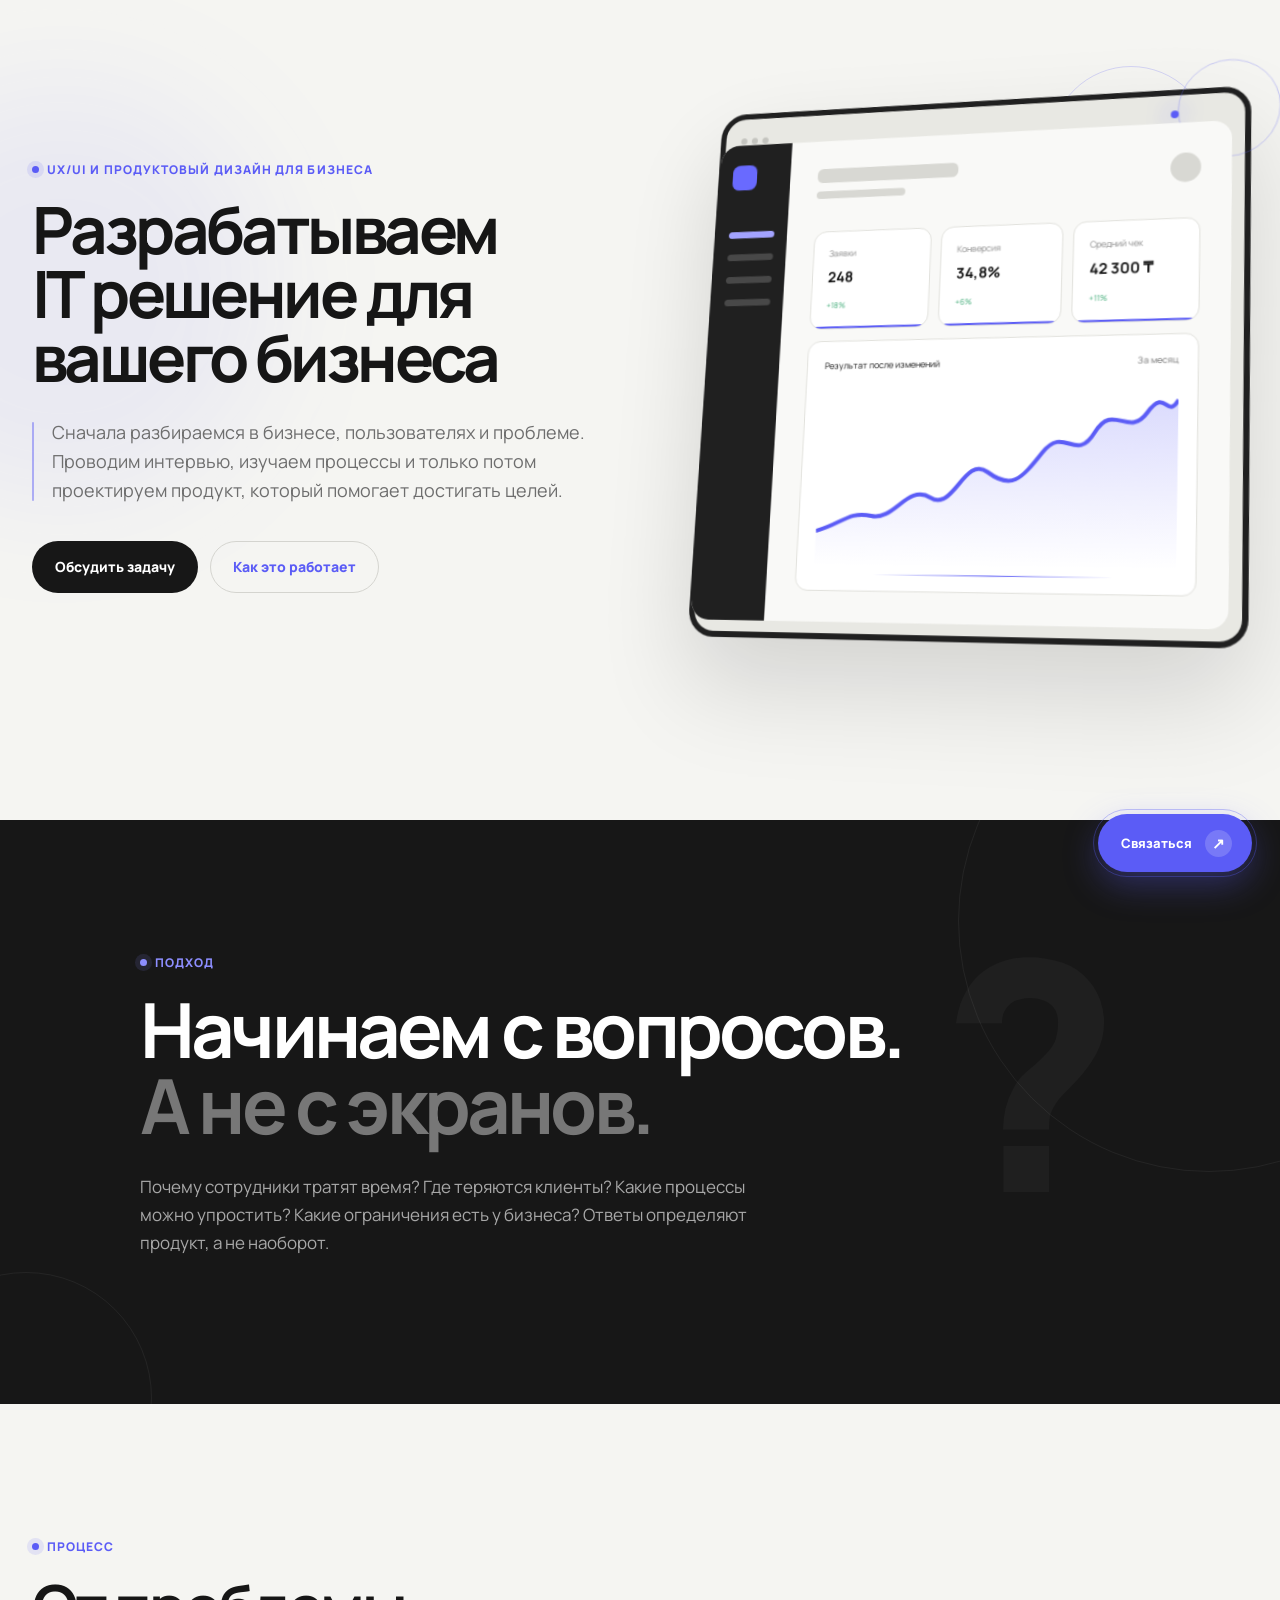
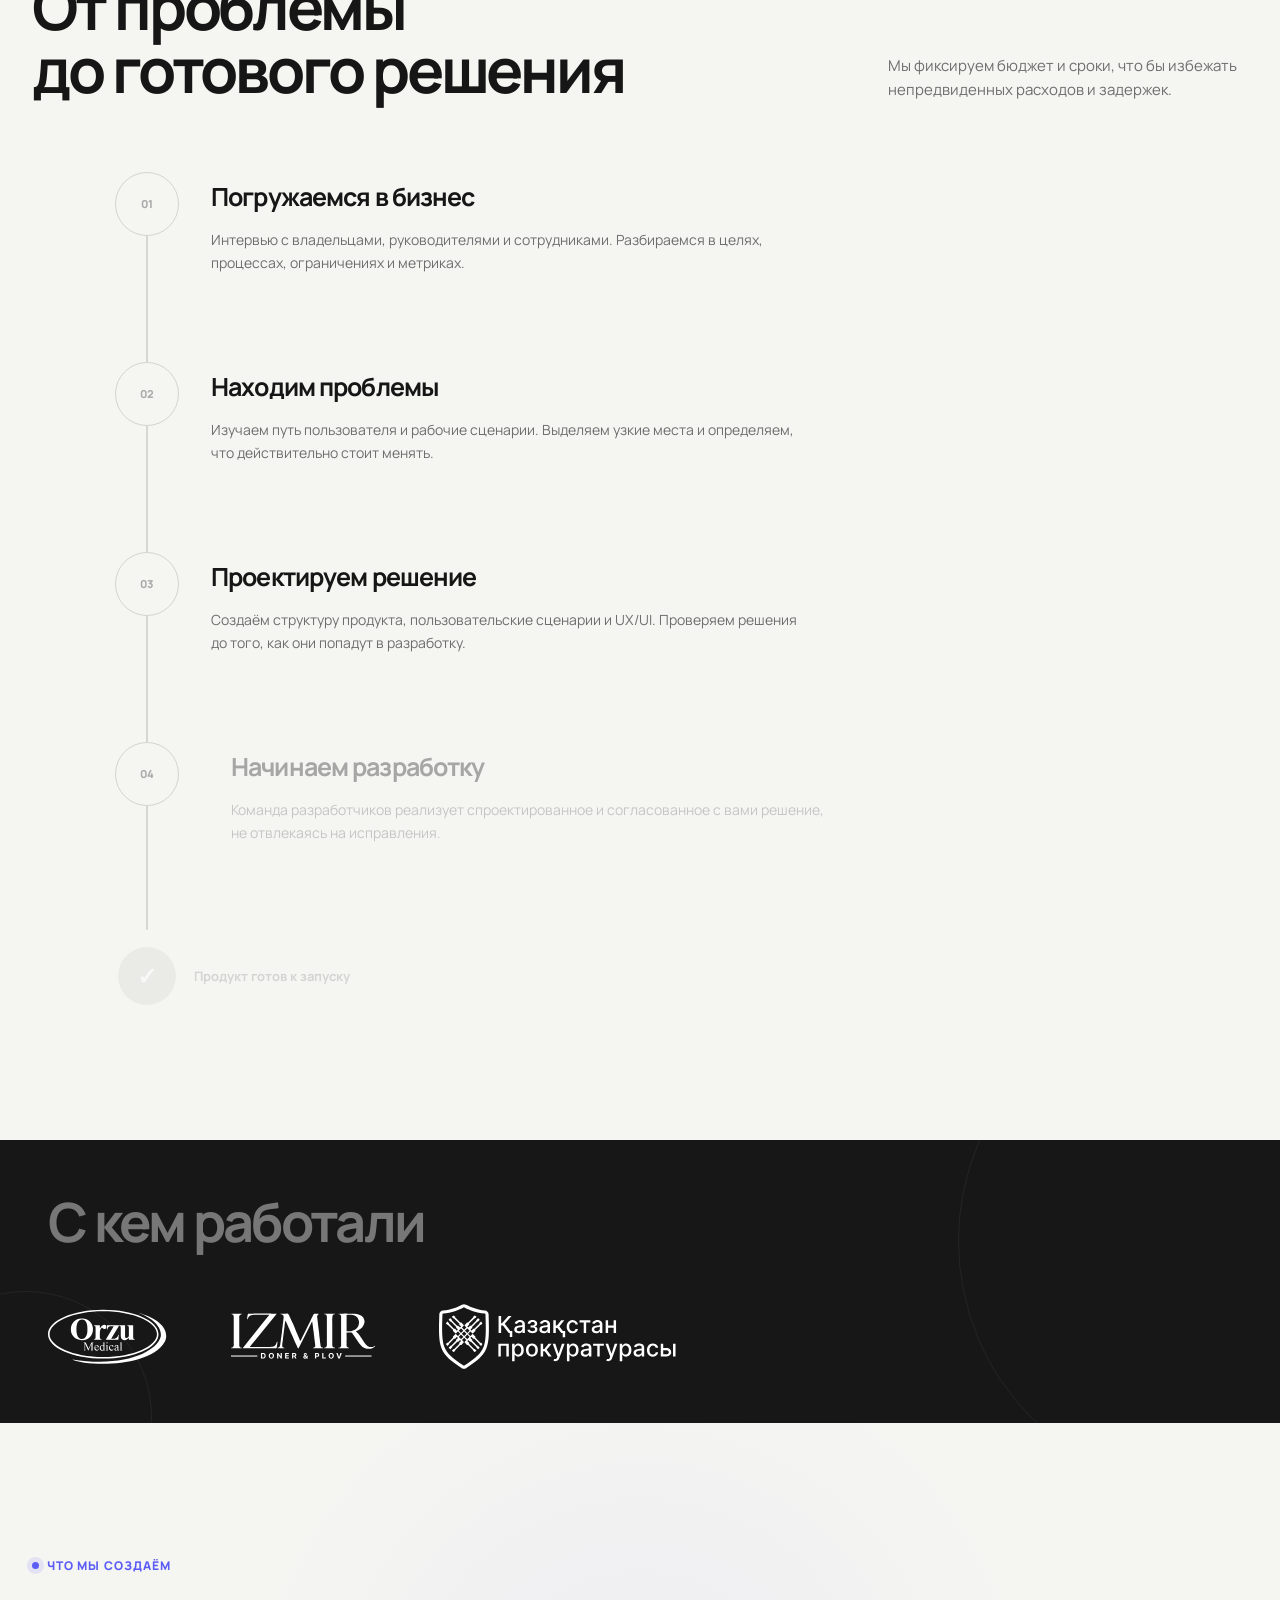
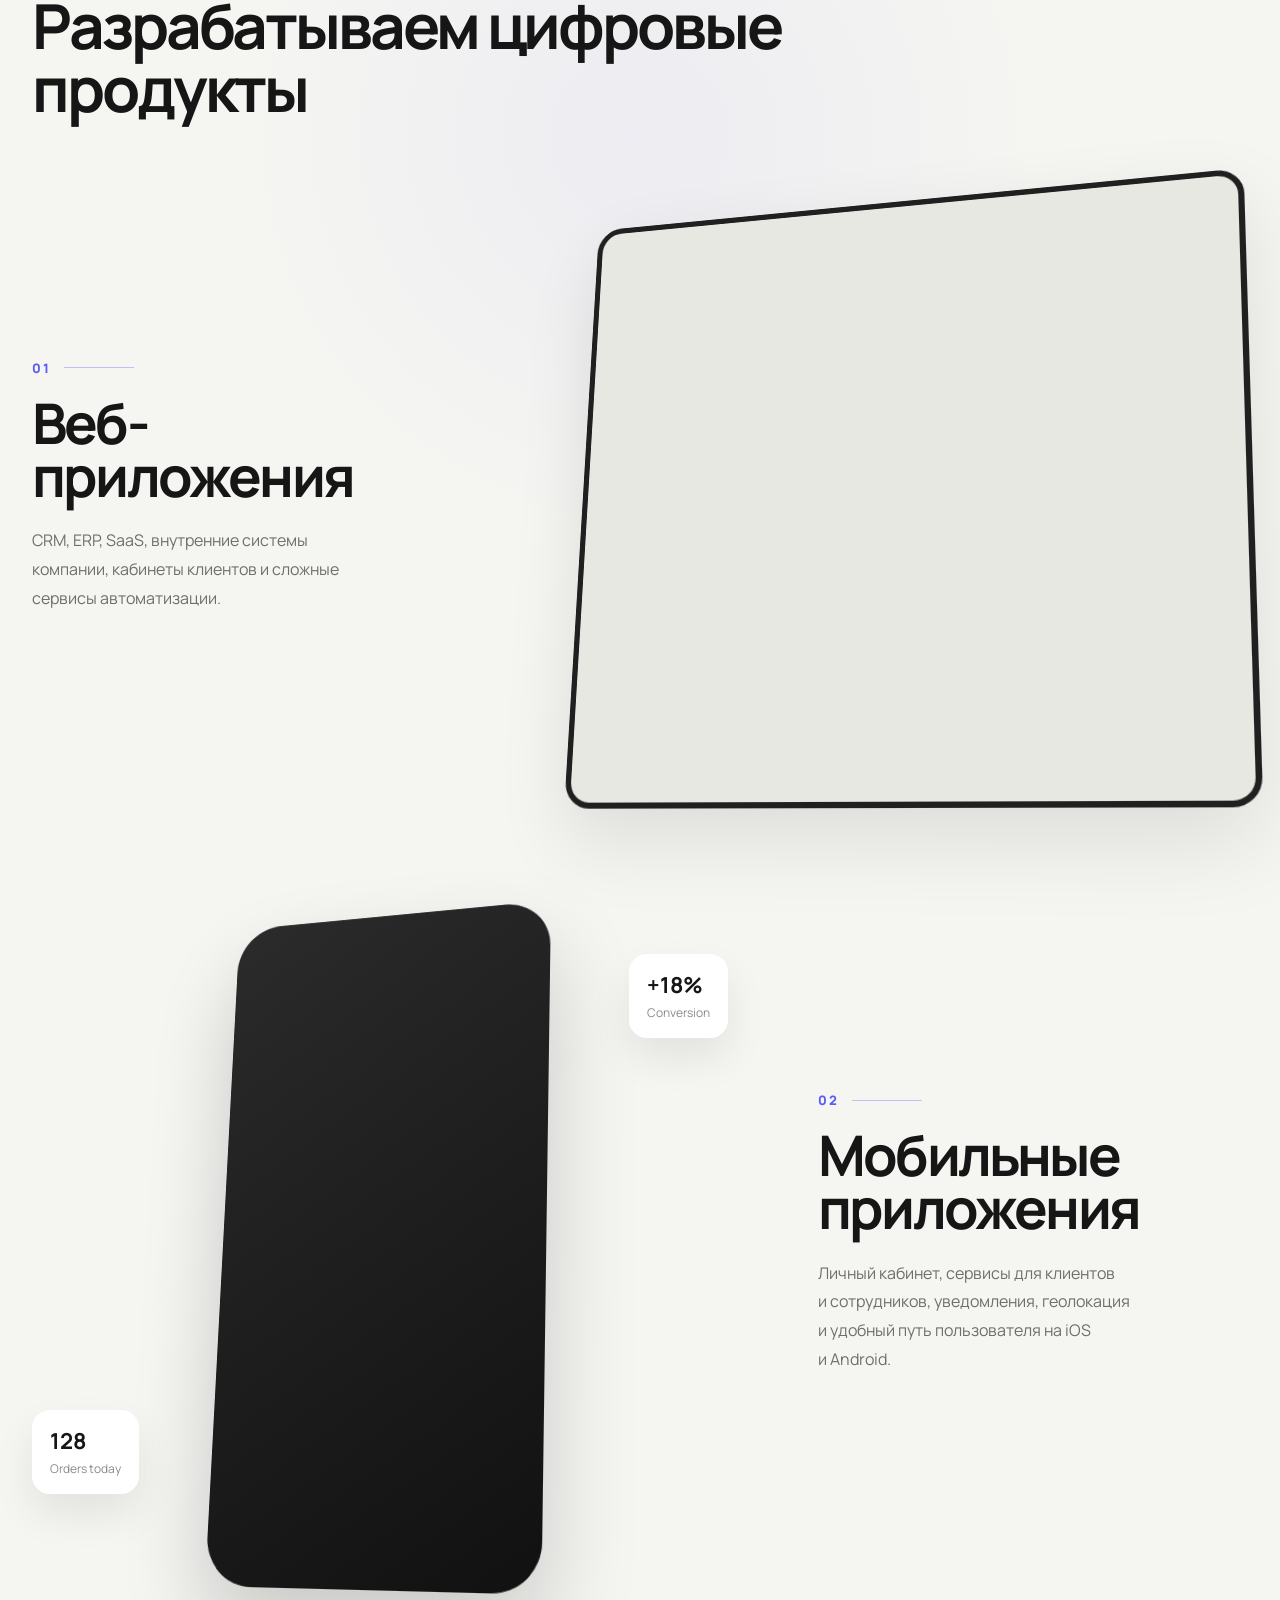
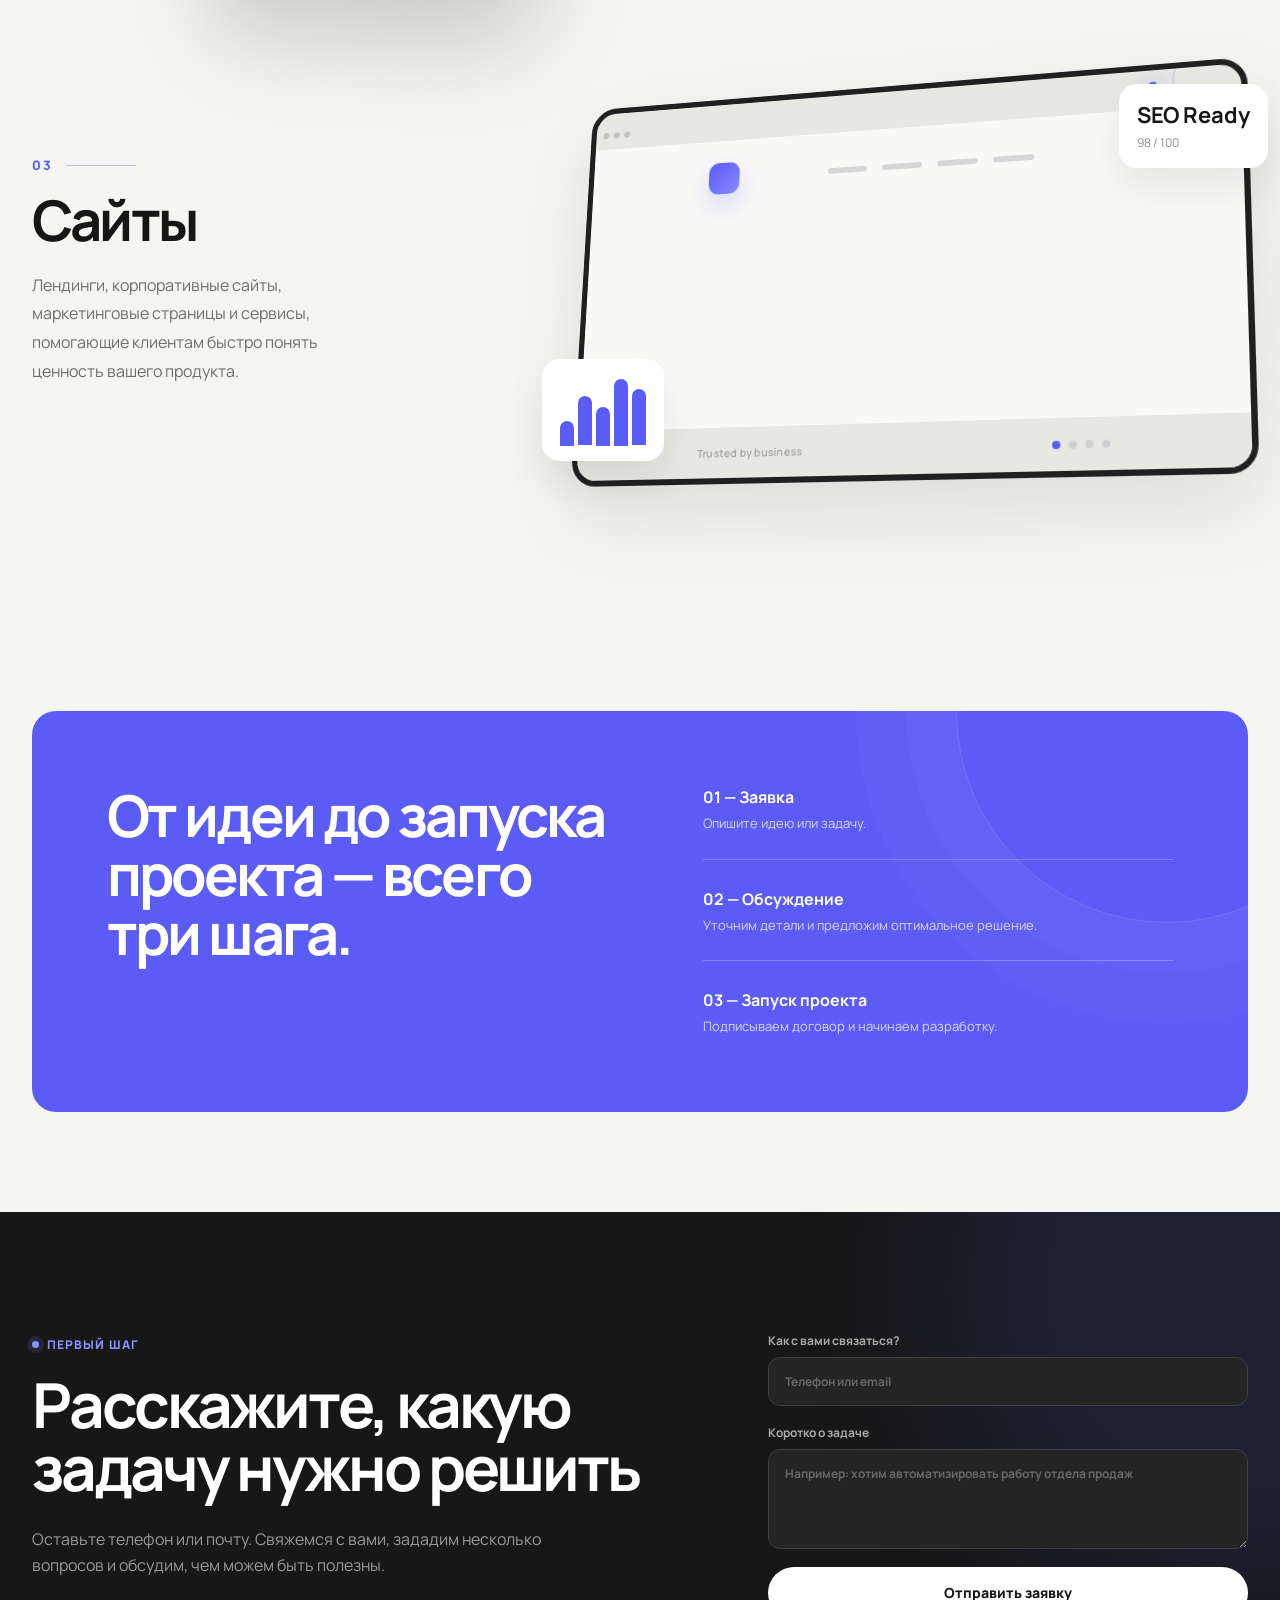
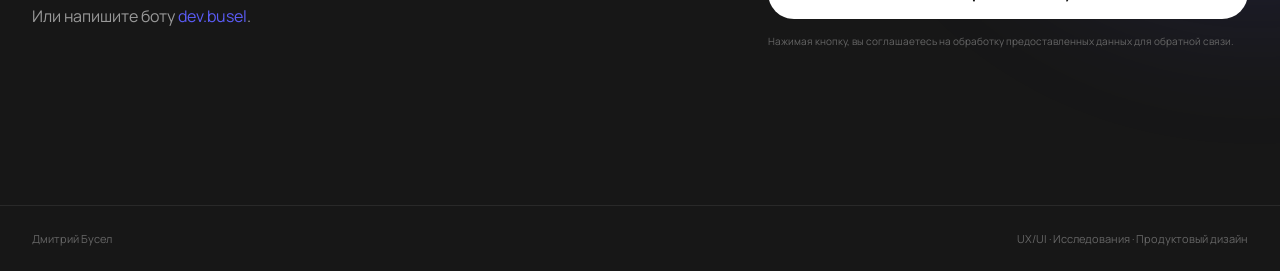
==== index.html @ f4923906 "update" ====
﻿<!doctype html>
<html lang="ru">

<head>
  <meta charset="utf-8">
  <meta name="viewport" content="width=device-width, initial-scale=1">
  <meta name="description"
    content="Разрабатываем IT решения для бизнеса: проводим интервью, исследуем процессы и пользователей, находим проблемы и проектируем UX/UI продукта под реальные задачи бизнеса.">
  <title>Цифровые продукты под задачи бизнеса</title>
  <link rel="stylesheet" href="style.css">

  <meta name="theme-color" content="#171717">
  <meta name="color-scheme" content="light">
  <meta name="robots" content="index, follow, max-image-preview:large, max-snippet:-1, max-video-preview:-1">
  <meta name="author" content="Продукт под задачу">
  <meta name="keywords"
    content="разработка IT решений, разработка ПО для бизнеса, UX UI дизайн, продуктовый дизайн, автоматизация бизнеса, цифровые продукты, исследование пользователей, UX исследование, интерфейсы для бизнеса, разработка программного обеспечения">
  <meta name="format-detection" content="telephone=no">

  <link rel="canonical" href="https://dev.busel.kz/">
  <link rel="icon" href="favicon.ico" type="image/x-icon">
  <link rel="apple-touch-icon" href="apple-touch-icon.svg">

  <!-- Open Graph -->
  <meta property="og:type" content="website">
  <meta property="og:site_name" content="Продукт под задачу">
  <meta property="og:locale" content="ru_RU">
  <meta property="og:title" content="Разрабатываем IT решение для вашего бизнеса">
  <meta property="og:description"
    content="Исследуем бизнес и пользователей, находим проблемы и проектируем цифровые продукты, которые помогают бизнесу работать эффективнее.">
  <meta property="og:url" content="https://dev.busel.kz/">
  <meta property="og:image" content="https://dev.busel.kz/og-cover.svg">
  <meta property="og:image:alt" content="Продукт под задачу — разработка IT решений для бизнеса">
  <meta property="og:image:type" content="image/svg+xml">

  <!-- X / Twitter -->
  <meta name="twitter:card" content="summary_large_image">
  <meta name="twitter:title" content="Разрабатываем IT решение для вашего бизнеса">
  <meta name="twitter:description"
    content="UX/UI и продуктовый дизайн на основе интервью, исследования процессов и реальных бизнес-задач.">
  <meta name="twitter:image" content="https://dev.busel.kz/og-cover.svg">
  <meta name="twitter:image:alt" content="Продукт под задачу — разработка IT решений для бизнеса">

  <!-- Yandex.Metrika counter -->
  <script type="text/javascript">
    (function (m, e, t, r, i, k, a) {
      m[i] = m[i] || function () { (m[i].a = m[i].a || []).push(arguments) };
      m[i].l = 1 * new Date();
      for (var j = 0; j < document.scripts.length; j++) { if (document.scripts[j].src === r) { return; } }
      k = e.createElement(t), a = e.getElementsByTagName(t)[0], k.async = 1, k.src = r, a.parentNode.insertBefore(k, a)
    })(window, document, 'script', 'https://mc.yandex.ru/metrika/tag.js?id=111442006', 'ym');

    ym(111442006, 'init', { ssr: true, webvisor: true, clickmap: true, ecommerce: "dataLayer", referrer: document.referrer, url: location.href, accurateTrackBounce: true, trackLinks: true });
  </script>
  <noscript>
    <div><img src="https://mc.yandex.ru/watch/111442006" style="position:absolute; left:-9999px;" alt="" /></div>
  </noscript>
  <!-- /Yandex.Metrika counter -->

  <script type="application/ld+json">
  {
    "@context": "https://schema.org",
    "@graph": [
      {
        "@type": "ProfessionalService",
        "@id": "https://dev.busel.kz/#business",
        "name": "Продукт под задачу",
        "url": "https://dev.busel.kz/",
        "description": "Проектирование IT решений для бизнеса: исследование, интервью, UX/UI и продуктовый дизайн.",
        "serviceType": [
          "Продуктовый дизайн",
          "UX/UI дизайн",
          "UX исследование",
          "Проектирование IT решений",
          "Автоматизация бизнес-процессов"
        ],
        "areaServed": {
          "@type": "Place",
          "name": "Казахстан"
        }
      },
      {
        "@type": "WebSite",
        "@id": "https://dev.busel.kz/#website",
        "url": "https://dev.busel.kz/",
        "name": "Продукт под задачу",
        "description": "IT решения и цифровые продукты под задачи бизнеса.",
        "inLanguage": "ru-RU"
      },
      {
        "@type": "WebPage",
        "@id": "https://dev.busel.kz/#webpage",
        "url": "https://dev.busel.kz/",
        "name": "Разрабатываем IT решение для вашего бизнеса",
        "description": "Исследование бизнеса и пользователей, UX/UI и проектирование цифровых продуктов.",
        "isPartOf": {
          "@id": "https://dev.busel.kz/#website"
        },
        "inLanguage": "ru-RU"
      }
    ]
  }
  </script>

</head>

<body>
  <noscript>
    <div class="noscript-notice">Для отправки заявки и анимаций включите JavaScript. Основная информация о
      проектировании IT решений доступна на странице без JavaScript.</div>
  </noscript>


  <div class="page-scale">
    <main id="top">
      <section class="hero container" aria-labelledby="hero-title">
        <div class="hero-copy">
          <p class="eyebrow">UX/UI и продуктовый дизайн для бизнеса</p>
          <h1 id="hero-title">Разрабатываем IT решение для вашего бизнеса</h1>
          <p class="hero-text">
            Сначала разбираемся в бизнесе, пользователях и проблеме. Проводим интервью,
            изучаем процессы и только потом проектируем продукт, который помогает достигать целей.
          </p>
          <div class="hero-actions">
            <a class="button button-primary" href="#contact" onclick="ym(111442006,'reachGoal','task_click')">Обсудить
              задачу</a>
            <a class="button button-secondary" href="#process" onclick="ym(111442006,'reachGoal','process_click')">Как
              это
              работает</a>
          </div>
        </div>

        <div class="hero-preview" role="img" aria-label="Предпросмотр цифрового продукта для бизнеса">
          <div class="window">
            <div class="window-bar">
              <span></span><span></span><span></span>
            </div>
            <div class="dashboard">
              <aside class="sidebar">
                <div class="side-logo"></div>
                <div class="side-line active"></div>
                <div class="side-line"></div>
                <div class="side-line"></div>
                <div class="side-line"></div>
              </aside>
              <div class="dash-main">
                <div class="dash-head">
                  <div>
                    <div class="skeleton title"></div>
                    <div class="skeleton subtitle"></div>
                  </div>
                  <div class="avatar"></div>
                </div>
                <div class="metric-grid">
                  <div class="metric"><span>Заявки</span><strong>248</strong><i class="up">+18%</i></div>
                  <div class="metric"><span>Конверсия</span><strong>34,8%</strong><i class="up">+6%</i></div>
                  <div class="metric"><span>Средний чек</span><strong>42 300 ₸</strong><i class="up">+11%</i></div>
                </div>
                <div class="chart-card">
                  <div class="chart-title"><span>Результат после изменений</span><b>За месяц</b></div>
                  <svg viewBox="0 0 600 180" preserveAspectRatio="none" aria-hidden="true">
                    <defs>
                      <linearGradient id="fill" x1="0" x2="0" y1="0" y2="1">
                        <stop offset="0" stop-color="#5b5cf6" stop-opacity=".22" />
                        <stop offset="1" stop-color="#5b5cf6" stop-opacity="0" />
                      </linearGradient>
                    </defs>
                    <path class="area"
                      d="M0 145 C45 138 55 125 95 130 S155 98 195 112 S250 70 290 87 S345 95 380 68 S435 79 465 49 S520 55 550 30 S580 38 600 18 L600 180 L0 180Z" />
                    <path class="line"
                      d="M0 145 C45 138 55 125 95 130 S155 98 195 112 S250 70 290 87 S345 95 380 68 S435 79 465 49 S520 55 550 30 S580 38 600 18" />
                  </svg>
                </div>
              </div>
            </div>
          </div>
        </div>
      </section>

      <section class="statement" aria-labelledby="approach-title">
        <div class="container statement-inner">
          <p class="eyebrow">Подход</p>
          <h2 id="approach-title">Начинаем с вопросов.<br><span>А не с экранов.</span></h2>
          <p>
            Почему сотрудники тратят время? Где теряются клиенты? Какие процессы можно упростить?
            Какие ограничения есть у бизнеса? Ответы определяют продукт, а не наоборот.
          </p>
        </div>
      </section>

      <section class="section container" id="process" aria-labelledby="process-title">
        <div class="section-heading">
          <div>
            <p class="eyebrow">Процесс</p>
            <h2 id="process-title">От проблемы<br>до готового решения</h2>
          </div>
          <p>Мы&nbsp;фиксируем бюджет и&nbsp;сроки, что&nbsp;бы избежать непредвиденных расходов и&nbsp;задержек.</p>
        </div>

        <div class="process-timeline" id="processTimeline">
          <div class="timeline-progress"><span></span></div>

          <article class="process-step">
            <div class="step-marker"><span>01</span></div>
            <div class="step-content">
              <span class="number">01</span>
              <h3>Погружаемся в бизнес</h3>
              <p>Интервью с&nbsp;владельцами, руководителями и&nbsp;сотрудниками. Разбираемся в&nbsp;целях, процессах,
                ограничениях и&nbsp;метриках.</p>
            </div>
          </article>

          <article class="process-step">
            <div class="step-marker"><span>02</span></div>
            <div class="step-content">
              <span class="number">02</span>
              <h3>Находим проблемы</h3>
              <p>Изучаем путь пользователя и&nbsp;рабочие сценарии. Выделяем узкие места и&nbsp;определяем,
                что&nbsp;действительно стоит менять.</p>
            </div>
          </article>

          <article class="process-step">
            <div class="step-marker"><span>03</span></div>
            <div class="step-content">
              <span class="number">03</span>
              <h3>Проектируем решение</h3>
              <p>Создаём структуру продукта, пользовательские сценарии и&nbsp;UX/UI. Проверяем решения до&nbsp;того, как
                они попадут в&nbsp;разработку.</p>
            </div>
          </article>

          <article class="process-step">
            <div class="step-marker"><span>04</span></div>
            <div class="step-content">
              <span class="number">04</span>
              <h3>Начинаем разработку</h3>
              <p>Команда разработчиков реализует спроектированное и&nbsp;согласованное с&nbsp;вами решение,
                не&nbsp;отвлекаясь на&nbsp;исправления.</p>
            </div>
          </article>

          <div class="timeline-finish">
            <div class="finish-marker">✓</div>
            <span>Продукт готов к запуску</span>
          </div>
        </div>
      </section>

      <section class="statement statement-partners" aria-label="С кем работали">
        <div class="container statement-partners-inner">
          <div class="partners-block">
            <h2 class="partners-title">С&nbsp;кем работали</h2>
            <!-- <h2 id="approach-title"><span>С&nbsp;кем работали</span></h2> -->
            <div class="partners-list">
              <svg width="155" height="85" viewBox="0 0 220 120" fill="none" xmlns="http://www.w3.org/2000/svg">
                <path fill-rule="evenodd" clip-rule="evenodd"
                  d="M90.7517 75.8453C89.4318 75.8453 88.3329 76.3272 87.4554 77.2915C86.5852 78.2484 86.1502 79.5855 86.1502 81.3021C86.1502 82.887 86.5744 84.1506 87.4227 85.0929C88.2783 86.0277 89.3046 86.4961 90.501 86.4962C91.6033 86.4962 92.5212 86.0869 93.2537 85.2689C93.986 84.4435 94.4282 83.53 94.5805 82.5293L94.2436 82.3095C93.9172 83.1861 93.5114 83.8078 93.0254 84.1731C92.5468 84.531 91.9808 84.7098 91.3281 84.7098C90.3492 84.7098 89.4971 84.2861 88.7719 83.4388C88.0467 82.5915 87.6877 81.4225 87.6949 79.9323H94.5805C94.5805 78.6905 94.2215 77.7003 93.5036 76.9626C92.7856 76.2176 91.8685 75.8453 90.7517 75.8453ZM104.263 70.6074L101.293 71.8347L101.434 72.2177C101.746 72.1008 101.996 72.0425 102.185 72.0425C102.359 72.0425 102.504 72.0901 102.62 72.1851C102.736 72.2799 102.819 72.4589 102.87 72.7218C102.928 72.9847 102.957 73.6901 102.957 74.837V76.6886C102.384 76.1263 101.659 75.8453 100.781 75.8453C99.3671 75.8453 98.21 76.4438 97.3108 77.6419C96.4116 78.8325 95.9625 80.1475 95.9624 81.5864C95.9624 83.0255 96.3684 84.2059 97.1807 85.1264C97.9928 86.0394 98.943 86.4961 100.031 86.4962C100.567 86.4962 101.068 86.3862 101.532 86.1672C101.996 85.9408 102.471 85.5715 102.957 85.0602V86.4962H103.457L106.417 85.2578L106.297 84.8739C105.971 84.998 105.709 85.0602 105.514 85.0602C105.354 85.0602 105.212 85.0089 105.089 84.9065C104.973 84.8043 104.886 84.6252 104.828 84.3698C104.777 84.1065 104.752 83.3872 104.752 82.2116V70.6074H104.263ZM118.078 75.8556C116.772 75.8556 115.652 76.3492 114.716 77.3353C113.788 78.3215 113.324 79.6034 113.324 81.181C113.324 82.8101 113.745 84.1033 114.586 85.0602C115.427 86.0172 116.413 86.4961 117.544 86.4962C118.495 86.4962 119.361 86.1415 120.145 85.433C120.928 84.7171 121.454 83.6978 121.722 82.3756L121.407 82.2219C121.03 83.1056 120.642 83.7159 120.243 84.052C119.677 84.5414 119.038 84.7863 118.328 84.7863C117.334 84.7862 116.544 84.3294 115.957 83.4165C115.376 82.4961 115.086 81.4369 115.086 80.2389C115.086 79.0628 115.38 78.1164 115.967 77.4006C116.409 76.8601 116.993 76.5899 117.718 76.5899C118.168 76.5899 118.52 76.6996 118.774 76.9188C119.028 77.1451 119.173 77.4739 119.209 77.9047C119.253 78.3355 119.336 78.6281 119.459 78.7815C119.676 79.0591 119.999 79.198 120.427 79.198C120.746 79.198 120.993 79.1136 121.167 78.9456C121.348 78.7703 121.439 78.5436 121.439 78.2662C121.439 77.7039 121.123 77.1634 120.493 76.6448C119.862 76.1189 119.057 75.8556 118.078 75.8556ZM127.281 75.8556C126.128 75.8556 125.232 76.1189 124.594 76.6448C123.955 77.1708 123.637 77.748 123.637 78.3762C123.637 78.7048 123.72 78.9643 123.886 79.1542C124.06 79.3442 124.282 79.4394 124.551 79.4394C124.826 79.4393 125.047 79.3479 125.214 79.1654C125.388 78.9828 125.475 78.7233 125.475 78.3873L125.453 77.7518C125.453 77.4305 125.591 77.1456 125.866 76.8973C126.135 76.6489 126.498 76.5246 126.954 76.5246C127.556 76.5246 128.013 76.7102 128.326 77.0828C128.644 77.4554 128.803 78.1423 128.803 79.1431V79.5373C127.092 80.1655 125.866 80.699 125.127 81.1372C124.395 81.5756 123.88 82.0437 123.582 82.5405C123.365 82.8983 123.256 83.3215 123.256 83.8107C123.256 84.5849 123.477 85.2098 123.919 85.6846C124.369 86.1595 124.939 86.3974 125.628 86.3974C126.069 86.3973 126.487 86.306 126.879 86.1234C127.139 85.9992 127.781 85.5387 128.803 84.7425C128.811 85.3414 128.92 85.7652 129.131 86.0135C129.341 86.2619 129.623 86.3862 129.979 86.3862C130.718 86.3861 131.494 85.8379 132.306 84.7425V84.1293C131.871 84.5673 131.578 84.8339 131.425 84.9288C131.339 84.98 131.237 85.0053 131.121 85.0053C131.012 85.0052 130.914 84.9691 130.827 84.8962C130.747 84.8231 130.689 84.6802 130.653 84.4685C130.616 84.2492 130.599 83.6613 130.599 82.7045V79.2968C130.599 78.3252 130.534 77.682 130.403 77.3679C130.2 76.8858 129.884 76.5312 129.456 76.3047C128.89 76.0054 128.166 75.8556 127.281 75.8556ZM65.8734 71.3305V71.7359C66.4751 71.7359 66.9104 71.8088 67.1787 71.9549C67.4542 72.0938 67.6424 72.2696 67.7438 72.4813C67.8888 72.7736 67.9618 73.2481 67.9618 73.9052V83.614C67.9618 84.4468 67.8818 84.9803 67.7223 85.214C67.4613 85.5936 67.0189 85.7833 66.3955 85.7834H65.8734V86.1887H71.0074V85.7834H70.4853C69.9052 85.7833 69.4812 85.6298 69.2128 85.323C69.0171 85.0965 68.919 84.5269 68.919 83.614V73.6862L74.6191 86.1887H74.9783L80.6672 73.6862V83.614C80.6672 84.4468 80.5881 84.9803 80.4286 85.214C80.1748 85.5938 79.7318 85.7834 79.1009 85.7834H78.5788V86.1887H84.8449V85.7834H84.3331C83.7532 85.7833 83.329 85.6298 83.0606 85.323C82.8577 85.0964 82.7565 84.5268 82.7565 83.614V73.9052C82.7565 73.0726 82.8356 72.5391 82.9951 72.3053C83.2562 71.9255 83.7024 71.736 84.3331 71.7359H84.8449V71.3305H80.6672L75.4022 82.9562L70.0502 71.3305H65.8734ZM110.017 75.8556L107.015 77.0828L107.167 77.4779C107.457 77.3684 107.703 77.313 107.906 77.313C108.095 77.313 108.244 77.3607 108.352 77.4555C108.461 77.5432 108.541 77.7044 108.592 77.9382C108.657 78.2597 108.689 78.9645 108.689 80.0526V83.9206C108.689 84.5411 108.639 84.9612 108.538 85.1805C108.444 85.3997 108.313 85.5569 108.146 85.652C107.979 85.7468 107.653 85.7945 107.167 85.7945V86.1887H112.008V85.7945C111.537 85.7945 111.21 85.743 111.029 85.6408C110.855 85.5385 110.72 85.3849 110.626 85.1805C110.539 84.9685 110.495 84.5485 110.495 83.9206V75.8556H110.017ZM135.995 70.6074L133.025 71.8347L133.208 72.2177C133.499 72.1007 133.739 72.0425 133.928 72.0425C134.101 72.0425 134.242 72.0902 134.352 72.1851C134.468 72.2799 134.551 72.4589 134.602 72.7218C134.653 72.9775 134.678 73.6716 134.678 74.8035V83.9206C134.678 84.5412 134.631 84.9612 134.536 85.1805C134.442 85.3997 134.312 85.5569 134.144 85.652C133.978 85.7468 133.666 85.7945 133.208 85.7945V86.1887H138.093V85.7945C137.579 85.7945 137.227 85.743 137.038 85.6408C136.85 85.5312 136.709 85.3745 136.614 85.1702C136.527 84.9656 136.483 84.5488 136.483 83.9206V70.6074H135.995ZM109.593 70.6074C109.281 70.6074 109.016 70.7172 108.799 70.9363C108.589 71.148 108.484 71.4069 108.483 71.7136C108.483 72.0203 108.592 72.2837 108.809 72.5028C109.027 72.722 109.288 72.8317 109.593 72.8317C109.898 72.8316 110.155 72.7219 110.365 72.5028C110.583 72.2836 110.692 72.0203 110.692 71.7136C110.692 71.4069 110.582 71.148 110.365 70.9363C110.155 70.7173 109.898 70.6075 109.593 70.6074ZM77.6759 31.9381C73.8399 28.0933 68.8454 26.286 62.6925 26.5156C56.9955 26.286 52.1907 28.1032 48.2787 31.9672C44.3858 35.812 42.4391 40.6228 42.439 46.3995C42.439 51.5453 43.9393 55.9934 46.9398 59.7427C50.7379 64.4867 56.1125 66.8587 63.063 66.8587C69.9945 66.8587 75.3597 64.3718 79.1578 59.3983C82.0254 55.649 83.4587 51.3064 83.4587 46.3711C83.4586 40.5942 81.531 35.7829 77.6759 31.9381ZM132.205 39.14V40.2023C133.381 40.3553 134.151 40.6805 134.512 41.1779C134.891 41.6754 135.082 42.938 135.082 44.9652V55.6101C135.082 58.709 135.281 60.8808 135.679 62.1242C136.079 63.3675 136.857 64.4581 138.016 65.3953C139.193 66.3134 140.531 66.772 142.032 66.772C143.608 66.772 145.033 66.4284 146.306 65.7397C147.577 65.0321 148.85 63.9128 150.123 62.3827V65.969H160.976V64.9359C159.817 64.8021 159.047 64.4868 158.667 63.9895C158.288 63.473 158.098 62.1906 158.098 60.1438V39.14H147.246V40.2023C148.422 40.3553 149.192 40.6806 149.552 41.1779C149.932 41.6753 150.123 42.9378 150.123 44.9652V59.3124C149.059 60.8234 148.147 61.8279 147.387 62.3251C146.837 62.6884 146.22 62.8696 145.536 62.8696C145.023 62.8696 144.568 62.7263 144.169 62.4393C143.79 62.1525 143.505 61.7316 143.314 61.1769C143.143 60.6221 143.058 59.3882 143.058 57.4755V39.14H132.205ZM104.74 38.337C103.506 38.337 102.223 38.7963 100.894 39.7145C99.5647 40.6137 98.017 42.4503 96.2511 45.2237V39.14H85.3696V40.2023C86.281 40.2979 86.9171 40.4699 87.2779 40.7185C87.6388 40.9672 87.9143 41.3594 88.1042 41.895C88.2561 42.3158 88.3325 43.2915 88.3325 44.8218V59.6559C88.3325 61.9898 88.123 63.4347 87.7053 63.9895C87.3064 64.5249 86.5277 64.8403 85.3696 64.9359V65.969H99.755V64.9359C98.6918 64.8785 97.932 64.7351 97.4762 64.5056C97.0396 64.2571 96.7072 63.8745 96.4794 63.3583C96.3464 63.0522 96.2795 62.3538 96.2795 61.2636L96.2511 59.6559V53.4872C96.2511 51.2491 96.5548 49.2022 97.1626 47.3467C97.5614 46.1416 98.1502 45.2137 98.9288 44.5633C99.4224 44.1426 99.9445 43.9322 100.495 43.9321C100.742 43.9321 100.961 43.99 101.151 44.1047C101.284 44.1816 101.721 44.5446 102.461 45.1946C103.202 45.8449 104.075 46.1702 105.082 46.1702C105.955 46.1701 106.696 45.8162 107.303 45.1087C107.93 44.4009 108.244 43.406 108.244 42.1243C108.244 40.9192 107.92 39.9914 107.275 39.3409C106.648 38.6717 105.803 38.337 104.74 38.337ZM109.357 39.14V46.9448H110.354C110.886 45.0513 111.398 43.741 111.892 43.014C112.386 42.2681 113.032 41.7324 113.829 41.4072C114.627 41.063 115.947 40.8911 117.788 40.8911H122.062L107.419 65.3378V65.969H130.607L131.404 56.7867H130.607C129.79 59.5796 128.576 61.5023 126.961 62.5544C125.347 63.6065 122.717 64.1329 119.07 64.1329H117.247L131.776 39.9155V39.14H109.357ZM100.651 76.5246C100.992 76.5246 101.34 76.6305 101.695 76.8423C102.058 77.0469 102.348 77.3539 102.565 77.763C102.783 78.1719 102.913 78.625 102.957 79.1216V84.2933C102.34 84.9579 101.702 85.2904 101.042 85.2904C100.259 85.2903 99.548 84.8996 98.9098 84.1181C98.2717 83.3291 97.9526 82.1962 97.9526 80.7207C97.9527 79.2601 98.2829 78.1498 98.9426 77.3903C99.443 76.8131 100.013 76.5246 100.651 76.5246ZM126.628 85.1264C127.179 85.1262 127.905 84.7608 128.803 84.0305V80.2063C127.708 80.6446 127.001 80.9546 126.682 81.1372C126.109 81.4587 125.699 81.7948 125.453 82.1455C125.206 82.4961 125.083 82.8799 125.083 83.2963C125.083 83.8222 125.239 84.2605 125.551 84.6111C125.863 84.9544 126.223 85.1264 126.628 85.1264ZM63.0346 28.3517C64.9524 28.3517 66.6426 28.8774 68.1048 29.9293C69.586 30.9814 70.8014 32.7895 71.7509 35.3527C72.7005 37.8968 73.1751 41.7424 73.1751 46.8881C73.1751 51.211 72.7098 54.7207 71.7794 57.4179C70.8489 60.0958 69.5484 62.0473 67.8774 63.2715C66.5671 64.2279 64.9337 64.7065 62.9777 64.7066C60.0722 64.7066 57.8123 63.5968 56.1981 61.3779C53.8813 58.2025 52.7226 53.2957 52.7226 46.658C52.7226 41.0723 53.4727 36.7875 54.973 33.8034C56.8151 30.1689 59.5023 28.3517 63.0346 28.3517ZM91.2626 76.9737C90.9074 76.74 90.5342 76.6234 90.1426 76.6233C89.5408 76.6233 88.9998 76.8605 88.5212 77.3353C88.05 77.8029 87.7746 78.4569 87.6949 79.2968H92.3069C92.2706 78.654 92.1946 78.2011 92.0785 77.9382C91.8972 77.5291 91.6253 77.2075 91.2626 76.9737Z"
                  fill="white" />
                <path
                  d="M216.799 69.7832C189.086 117.662 73.3865 115.894 44.7685 102.467C140.119 117.924 200.992 89.2865 209.241 60.5479C212.775 40.964 190.384 22.8487 163.31 14.4373C222.536 30.7332 223.066 57.273 216.799 69.7832Z"
                  fill="white" />
                <path
                  d="M102.585 10.2439C159.241 10.2439 205.171 30.5658 205.171 55.634C205.171 80.7023 159.241 101.024 102.585 101.024C45.9288 101.024 0.000133663 80.7022 0 55.634C0.000173876 30.5659 45.9288 10.2441 102.585 10.2439ZM102.585 13.1707C74.5668 13.1708 49.3414 18.2022 31.2305 26.2157C22.1713 30.2241 15.0213 34.9202 10.1767 39.9881C5.34632 45.0412 2.92687 50.3239 2.92683 55.634C2.92686 60.9442 5.34635 66.2269 10.1767 71.28C15.0213 76.3479 22.1711 81.0454 31.2305 85.0538C49.3414 93.0673 74.5668 98.0973 102.585 98.0974C130.603 98.0974 155.828 93.0672 173.939 85.0538C182.998 81.0454 190.148 76.3478 194.993 71.28C199.823 66.2269 202.244 60.9442 202.244 55.634C202.244 50.3239 199.823 45.0412 194.993 39.9881C190.148 34.9203 182.998 30.2226 173.939 26.2143C155.828 18.201 130.603 13.1707 102.585 13.1707Z"
                  fill="white" />
              </svg>




              <svg width="189" height="85" viewBox="0 0 267 120" fill="none" xmlns="http://www.w3.org/2000/svg">
                <path fill-rule="evenodd" clip-rule="evenodd"
                  d="M84.5428 17.9368C67.9457 38.3018 51.3465 58.6688 34.7494 79.0338C36.6606 79.4356 38.5973 79.3445 40.5763 79.3445C42.977 79.3445 45.3798 79.3569 47.7804 79.3445C48.3737 79.3424 50.3294 79.3382 50.3294 79.3382C50.3294 79.3382 53.923 79.3445 55.6202 79.3445C59.3643 79.3445 63.1062 79.3445 66.8502 79.3445C69.1089 79.3445 73.5247 79.3444 73.5247 79.3444C73.5247 79.3444 75.3405 79.2575 76.1669 79.1311C76.7686 79.0379 77.4509 78.8495 78.04 78.6838C80.9153 77.874 82.2247 75.4922 83.6613 73.2016C84.0681 72.5554 84.5025 70.2565 84.9729 69.9272C85.2293 69.7491 85.6255 69.8195 85.92 69.8175C85.92 72.2489 85.3606 74.7632 84.9729 77.176C84.7483 78.574 84.9432 80.4546 84.013 81.6227C82.8858 82.1487 81.0424 81.8298 79.7753 81.8298C76.597 81.8298 73.4187 81.8298 70.2404 81.8298C59.0104 81.8298 47.7804 81.8298 36.5504 81.8298C33.1603 81.8298 29.7701 81.8298 26.3799 81.8298C24.903 81.8298 22.9494 82.1715 21.6124 81.5191C38.0697 61.0154 54.5248 40.5116 70.982 20.0079C68.8398 19.5895 65.3374 19.9043 63.0363 19.9043C57.7391 19.9043 52.4419 19.9043 47.1448 19.9043C42.9579 19.9043 38.6375 19.5792 34.9676 21.8781C33.2916 22.9281 32.2661 24.5456 31.3931 26.2543C31.0223 26.975 30.713 27.7703 30.1938 28.3958C29.2467 27.789 29.715 26.5215 29.8697 25.5936C30.2744 23.1767 30.4862 20.2336 31.3592 17.9368C32.4102 17.7318 33.5607 17.8333 34.6435 17.8333C36.828 17.8333 39.0274 17.9016 41.2119 17.8333C41.6696 17.8188 42.0362 17.6655 42.4833 17.6261C44.1466 17.4791 45.8968 17.6261 47.5685 17.6261C51.0287 17.6261 54.4909 17.6261 57.951 17.6261C61.3412 17.6261 64.7314 17.6261 68.1215 17.6261C69.7234 17.6261 71.4016 17.4853 72.9949 17.6261C73.5819 17.6779 74.0777 17.8333 74.69 17.8333C76.8089 17.8333 78.9278 17.8333 81.0466 17.8333C82.1951 17.8333 83.4261 17.7193 84.5428 17.9368ZM128.085 68.3677C129.179 67.0505 129.942 65.1306 130.562 63.54C131.298 61.6533 132.406 59.7499 133.311 57.9419C137.923 48.7069 142.415 39.5382 147.015 30.3302C148.422 27.5156 149.84 24.6678 151.253 21.8387C151.902 20.5422 152.357 19.1774 153.3 18.0404C156.054 18.0404 158.809 18.0404 161.564 18.0404C161.489 18.4691 161.614 18.6368 161.881 18.9724C161.142 20.0742 160.042 19.9996 159.379 21.7041C158.745 23.3278 159.284 25.225 159.544 26.8487C159.996 29.6654 160.152 32.5276 160.604 35.3401C160.767 36.3632 160.665 37.4112 160.828 38.4343C161.689 43.7943 162.074 49.2413 162.934 54.6012C163.129 55.8252 162.964 57.0927 163.159 58.3167C163.579 60.9304 163.786 63.5856 164.206 66.1993C164.269 66.6031 164.155 67.0256 164.218 67.4295C164.638 70.0411 164.846 72.7004 165.265 75.3121C165.469 76.5879 165.416 78.0127 166.231 79.1311C167.164 80.4069 168.719 80.6182 170.145 80.8978C170.143 81.1567 170.242 81.6102 169.992 81.7842C169.749 81.9561 169.058 81.8298 168.768 81.8298C167.778 81.8298 166.791 81.8298 165.801 81.8298C162.693 81.8298 159.587 81.8298 156.478 81.8298C154.866 81.8298 153.069 82.0327 151.499 81.7262C151.501 81.5295 151.421 81.1132 151.546 80.9433C151.69 80.7466 153.383 80.5457 153.823 80.2702C155.071 79.4874 155.633 78.3959 155.73 76.9565C155.751 76.6396 155.58 76.4263 155.531 76.1281C155.421 75.4425 155.427 74.7363 155.319 74.057C155.266 73.7215 155.359 73.3694 155.307 73.0339C154.987 71.0373 154.792 69.0118 154.472 67.0153C154.408 66.6114 154.523 66.1889 154.459 65.7851C154.239 64.4078 154.056 63.0077 153.836 61.6305C153.772 61.2266 153.887 60.8041 153.823 60.4003C153.525 58.5404 153.287 56.6557 152.988 54.7959C152.825 53.7728 152.927 52.7248 152.764 51.7017C152.332 49.0093 151.938 46.3045 151.505 43.612C151.363 42.7235 151.423 41.8206 151.281 40.9321C150.993 39.1385 150.747 37.3263 150.446 35.5348C150.283 34.5573 150.359 33.0039 149.698 32.3308C141.434 48.8312 133.171 65.3294 124.907 81.8298C124.483 81.8298 124.06 81.8298 123.636 81.8298C123.123 81.2126 122.928 80.4276 122.642 79.6945C122.068 78.2199 121.309 76.8157 120.735 75.3452C120.472 74.6721 120.019 74.0756 119.756 73.4025C118.701 70.6998 117.341 68.1068 116.285 65.404C115.08 62.3139 113.465 59.3792 112.26 56.2912C111.997 55.6181 111.543 55.0216 111.281 54.3485C110.09 51.2999 108.577 48.3652 107.386 45.3145C107.181 44.7843 106.825 44.3162 106.619 43.786C104.839 39.2234 102.564 34.8348 100.328 30.4669C99.7901 33.0971 99.5931 35.7978 99.1693 38.4468C99.0951 38.9169 99.2307 39.414 99.1566 39.8841C97.9552 47.3773 97.4043 54.9802 96.2029 62.4713C95.9613 63.9749 96.0079 65.5117 95.7664 67.0153C95.4888 68.7426 95.2091 70.4802 94.9316 72.2054C94.7578 73.2948 94.8807 74.4173 94.707 75.5067C94.4887 76.8633 94.3468 78.3358 95.2494 79.5453C96.0821 80.6596 97.6204 80.5581 98.7392 81.1049C98.6565 81.2685 98.5273 81.691 98.3747 81.7842C98.0399 81.9892 96.1563 81.8298 95.6668 81.8298C93.6179 81.8298 91.571 81.8298 89.5221 81.8298C88.4394 81.8298 87.2888 81.9312 86.2378 81.7262C86.24 81.5274 86.1594 81.1173 86.2845 80.9433C86.4963 80.6451 87.4371 80.6472 87.7867 80.5478C88.1936 80.4338 88.6491 80.0963 88.986 79.856C90.198 78.9903 90.5964 77.2257 90.8591 75.8878C91.0201 75.076 90.9883 74.262 91.1176 73.4481C91.4058 71.6545 91.6643 69.8444 91.9524 68.0508C92.0054 67.7153 91.9122 67.3632 91.9651 67.0277C92.836 61.5891 93.4123 56.0924 94.2832 50.6537C94.4463 49.6306 94.3446 48.5826 94.5078 47.5595C94.8171 45.6313 95.0333 43.6762 95.3426 41.7481C95.4952 40.7933 95.4147 39.8157 95.5672 38.861C95.8766 36.9328 96.0927 34.9777 96.4021 33.0495C96.5546 32.0947 96.4741 31.1172 96.6267 30.1624C97.0081 27.791 97.6946 24.2515 97.0038 21.9112C96.5292 20.2999 94.4294 19.2126 92.872 18.9081C92.3169 18.7984 91.9969 18.9081 91.535 18.5581C91.5965 18.3697 91.4905 18.2247 91.6876 18.0859C91.9206 17.9223 92.4228 18.0756 92.694 18.0341C93.5564 17.9016 94.3446 17.8333 95.243 17.8333C97.5039 17.8333 99.7626 17.8333 102.023 17.8333C102.943 17.8333 104.288 17.5868 105.161 17.8726C105.67 18.0383 106.07 18.8025 106.333 19.2126C107.45 20.9502 108.838 23.8498 109.586 25.7676C110.44 27.9588 111.698 30.0009 112.552 32.1879C113.196 33.8427 114.158 35.3753 114.802 37.0301C116.525 41.4457 118.457 45.7908 120.18 50.2064C120.657 51.4304 121.318 52.5819 121.795 53.8059C123.163 57.3143 124.778 60.7254 126.178 64.2255C126.71 65.5531 127.162 67.2535 128.085 68.3677ZM230.533 50.4528C232.385 52.263 234.58 53.8556 236.141 55.9474C239.741 60.7689 242.716 66.044 246.312 70.8592C248.53 73.8312 250.414 76.8384 253.912 78.5492C254.474 78.8225 255.065 79.1808 255.681 79.3051C258.044 79.7856 260.748 79.738 263.017 78.8909C264.036 78.5119 265.401 77.1843 266.341 77.1698C266.24 78.6299 266.513 78.9489 262.244 81.0345C257.974 83.12 252.081 83.4514 247.63 81.7904C240.987 79.3155 237.245 73.5206 233.599 67.9597C232.141 65.7354 230.643 63.5297 229.162 61.3198C227.791 59.2736 226.397 57.2853 224.924 55.3137C224.462 54.6965 224.053 53.518 223.322 53.1515C222.371 52.6772 221.087 52.8346 220.044 52.8346C217.925 52.8346 215.807 52.8346 213.688 52.8346C213.27 54.8746 213.582 57.2646 213.582 59.3585C213.582 61.6077 213.779 63.9522 213.582 66.1931C213.565 66.3919 213.45 66.628 213.45 66.8144C213.45 68.4319 213.582 70.1343 213.582 71.785C213.582 73.8582 213.09 77.232 214.251 79.0007C214.821 79.8705 216.097 80.556 217.118 80.7549C217.766 80.8812 217.779 80.67 218.243 81.1049C218.182 81.2934 218.288 81.4383 218.091 81.5771C217.817 81.7676 217.192 81.5792 216.872 81.6289C215.809 81.7925 214.792 81.8298 213.688 81.8298C210.367 81.8298 207.049 81.8298 203.729 81.8298C202.051 81.8298 200.171 82.0452 198.538 81.7262C198.54 81.5295 198.459 81.1132 198.584 80.9433C198.775 80.6803 199.209 80.8315 199.485 80.788C200.112 80.6865 200.816 80.4773 201.364 80.1398C202.513 79.4377 203.189 78.5057 203.405 77.1636C203.604 75.9189 203.411 74.4961 203.411 73.2348C203.411 70.5424 203.411 67.8499 203.411 65.1575C203.411 56.8732 203.411 48.5889 203.411 40.3045C203.411 36.1623 203.411 32.0202 203.411 27.878C203.411 25.8276 203.74 23.4625 203.159 21.497C202.864 20.4987 201.746 19.4031 200.722 19.1153C199.934 18.8916 198.934 19.0904 198.538 18.351C198.678 18.2226 198.481 18.1957 198.65 18.1253C198.722 18.0942 198.936 18.2102 199.034 18.2019C200.366 18.0797 201.722 18.0404 203.093 18.0404C204.18 18.0404 205.405 18.1978 206.477 18.0341C206.78 17.9865 207.017 17.8602 207.331 17.8333C209.965 17.5992 212.736 17.8333 215.383 17.8333C223.867 17.8333 233.503 16.8246 240.909 21.4639C244.155 23.4977 245.833 26.7886 246.43 30.3571C246.596 31.3429 246.795 32.4344 246.63 33.4637C246.024 37.2435 244.621 40.2092 242.186 43.204C241.546 43.991 240.676 44.7014 239.862 45.2813C239.256 45.7142 238.767 46.292 238.154 46.7187C237.455 47.2074 236.631 47.5927 235.902 48.0379C234.224 49.0673 232.285 49.5975 230.533 50.4528ZM192.181 18.351C191.793 19.0738 190.959 18.8357 190.208 19.1153C189.066 19.5398 187.918 20.2833 187.56 21.497C187.236 22.5905 187.479 23.6571 187.301 24.7652C186.725 28.3564 187.096 32.2894 187.096 35.9552C187.096 45.4822 187.096 55.0092 187.096 64.5362C187.096 67.6428 187.096 70.7495 187.096 73.8561C187.096 75.5937 186.965 77.6379 188.056 79.1311C189.043 80.4815 190.683 80.6057 192.181 80.8978C192.179 81.1567 192.279 81.6102 192.029 81.7842C191.785 81.9561 191.094 81.8298 190.804 81.8298C189.744 81.8298 188.685 81.8298 187.626 81.8298C184.235 81.8298 180.845 81.8298 177.455 81.8298C175.709 81.8298 173.751 82.0576 172.052 81.7262C172.054 81.5295 171.974 81.1132 172.099 80.9433C172.298 80.672 172.876 80.8129 173.177 80.7549C173.919 80.6161 174.804 80.2951 175.436 79.856C176.646 79.011 176.921 77.4349 177.131 76.1281C177.33 74.8833 177.137 73.4605 177.137 72.1992C177.137 69.4385 177.137 66.6756 177.137 63.9149C177.137 55.3551 177.137 46.7932 177.137 38.2334C177.137 34.5738 177.137 30.9163 177.137 27.2567C177.137 25.3099 177.387 23.1187 176.673 21.2899C176.302 20.3351 175.254 19.4011 174.236 19.1153C173.508 18.9081 172.649 19.0138 172.052 18.5581C172.113 18.3697 172.007 18.2247 172.204 18.0859C172.448 17.914 173.139 18.0404 173.429 18.0404C174.489 18.0404 175.548 18.0404 176.607 18.0404C180.421 18.0404 184.235 18.0404 188.049 18.0404C188.63 18.0404 191.721 17.9057 192.029 18.0859C192.391 18.2992 191.874 18.0631 192.181 18.351ZM213.584 50.3493C215.741 50.3493 217.949 50.4715 220.051 50.1484C220.602 50.0635 221.182 50.2209 221.733 50.136C224.966 49.641 228.285 48.1995 230.85 46.2071C234.69 43.2268 237.213 36.9431 236.459 32.2335C236.296 31.2166 235.993 30.2743 235.658 29.2884C235.02 27.4203 233.959 25.1028 232.334 23.8394C231.355 23.0793 230.378 22.2322 229.255 21.671C226.164 20.1239 222.608 19.9043 219.197 19.9043C217.495 19.9043 215.179 19.8463 213.584 20.3186C213.584 30.3281 213.584 40.3397 213.584 50.3493Z"
                  fill="white" />
                <path
                  d="M20.1292 18.351C20.0678 18.5395 20.1737 18.6845 19.9767 18.8232C19.7923 18.9537 18.3833 19.0552 18.0104 19.1795C16.5822 19.6579 15.5906 20.8819 15.2961 22.3254C15.0079 23.7296 15.2558 25.4093 15.2558 26.8425V35.9552V64.7433V74.2703C15.2558 76.0514 15.0757 77.8429 16.2157 79.3382C17.1162 80.5188 18.824 80.643 20.1292 80.8978C20.1271 81.1567 20.2267 81.6102 19.9767 81.7842C19.733 81.9561 19.0423 81.8298 18.752 81.8298H15.5737H5.40311C3.65716 81.8298 1.69933 82.0576 0 81.7262C0.0169509 81.486 -0.0444965 81.2188 0.1123 81.0075C0.273333 80.7901 2.25659 80.5167 2.74817 80.2702C4.14238 79.5723 4.84585 78.1971 5.07892 76.7494C5.32047 75.2437 5.08528 73.5185 5.08528 71.9921V62.4651V33.0557V25.1856C5.08528 23.5515 5.15096 21.729 4.12543 20.3248C3.53427 19.515 2.51086 19.4197 1.70145 18.9661C1.30734 18.7445 1.05943 18.3614 0.63566 18.1439C1.81587 17.914 3.12957 18.0404 4.34368 18.0404H11.124C12.4653 18.0404 18.7986 18.0859 18.7986 18.0859C18.7986 18.0859 19.8178 18.059 20.1292 18.351Z"
                  fill="white" />
                <path d="M0 95.1472H48.6861V97.0395H0V95.1472Z" fill="white" />
                <path
                  d="M59.0107 100.824H55.319V90.5023H59.0412C60.0887 90.5023 60.9905 90.709 61.7465 91.1222C62.5024 91.5322 63.0838 92.1218 63.4906 92.8913C63.9008 93.6607 64.1059 94.5814 64.1059 95.6532C64.1059 96.7284 63.9008 97.6524 63.4906 98.4252C63.0838 99.198 62.499 99.791 61.7363 100.204C60.9769 100.618 60.0684 100.824 59.0107 100.824ZM57.5208 98.9544H58.9192C59.5701 98.9544 60.1176 98.8401 60.5616 98.6117C61.0091 98.3798 61.3447 98.022 61.5685 97.5382C61.7956 97.051 61.9092 96.4226 61.9092 95.6532C61.9092 94.8905 61.7956 94.2672 61.5685 93.7834C61.3447 93.2995 61.0108 92.9434 60.5667 92.7149C60.1226 92.4864 59.5752 92.3722 58.9243 92.3722H57.5208V98.9544Z"
                  fill="white" />
                <path
                  d="M79.4596 95.6633C79.4596 96.7889 79.2443 97.7465 78.8138 98.5361C78.3866 99.3257 77.8036 99.9288 77.0645 100.345C76.3289 100.759 75.5017 100.965 74.583 100.965C73.6576 100.965 72.827 100.757 72.0914 100.34C71.3557 99.9238 70.7744 99.3206 70.3472 98.531C69.9201 97.7414 69.7065 96.7855 69.7065 95.6633C69.7065 94.5377 69.9201 93.5801 70.3472 92.7905C70.7744 92.0009 71.3557 91.3994 72.0914 90.9862C72.827 90.5695 73.6576 90.3612 74.583 90.3612C75.5017 90.3612 76.3289 90.5695 77.0645 90.9862C77.8036 91.3994 78.3866 92.0009 78.8138 92.7905C79.2443 93.5801 79.4596 94.5377 79.4596 95.6633ZM77.2273 95.6633C77.2273 94.9342 77.1171 94.3193 76.8967 93.8186C76.6798 93.318 76.373 92.9383 75.9763 92.6796C75.5797 92.4209 75.1153 92.2915 74.583 92.2915C74.0508 92.2915 73.5864 92.4209 73.1898 92.6796C72.7931 92.9383 72.4846 93.318 72.2643 93.8186C72.0473 94.3193 71.9388 94.9342 71.9388 95.6633C71.9388 96.3924 72.0473 97.0073 72.2643 97.5079C72.4846 98.0086 72.7931 98.3882 73.1898 98.647C73.5864 98.9057 74.0508 99.035 74.583 99.035C75.1153 99.035 75.5797 98.9057 75.9763 98.647C76.373 98.3882 76.6798 98.0086 76.8967 97.5079C77.1171 97.0073 77.2273 96.3924 77.2273 95.6633Z"
                  fill="white" />
                <path
                  d="M93.9539 90.5023V100.824H92.0521L87.5213 94.3277H87.4451V100.824H85.2432V90.5023H87.1756L91.6707 96.9938H91.7622V90.5023H93.9539Z"
                  fill="white" />
                <path
                  d="M99.9257 100.824V90.5023H106.943V92.3016H102.128V94.7611H106.582V96.5604H102.128V99.025H106.963V100.824H99.9257Z"
                  fill="white" />
                <path
                  d="M112.846 100.824V90.5023H116.955C117.741 90.5023 118.413 90.6418 118.969 90.9206C119.528 91.1962 119.953 91.5876 120.245 92.095C120.54 92.599 120.687 93.192 120.687 93.8741C120.687 94.5595 120.538 95.1492 120.24 95.6431C119.941 96.1337 119.509 96.51 118.943 96.7721C118.38 97.0342 117.699 97.1652 116.899 97.1652H114.148V95.4113H116.543C116.963 95.4113 117.313 95.3542 117.591 95.2399C117.869 95.1257 118.075 94.9543 118.211 94.7258C118.35 94.4974 118.419 94.2134 118.419 93.8741C118.419 93.5314 118.35 93.2424 118.211 93.0072C118.075 92.772 117.867 92.5939 117.585 92.473C117.307 92.3486 116.957 92.2865 116.533 92.2865H115.048V100.824H112.846ZM118.47 96.127L121.059 100.824H118.628L116.096 96.127H118.47Z"
                  fill="white" />
                <path
                  d="M137.015 100.975C136.297 100.975 135.676 100.848 135.154 100.592C134.632 100.337 134.231 99.9909 133.949 99.5541C133.671 99.114 133.532 98.6234 133.532 98.0825C133.532 97.6793 133.614 97.3214 133.776 97.0089C133.939 96.6965 134.166 96.4092 134.458 96.1471C134.749 95.8817 135.088 95.6179 135.475 95.3558L137.493 94.0404C137.754 93.8758 137.946 93.7027 138.068 93.5213C138.19 93.3365 138.251 93.1366 138.251 92.9215C138.251 92.7166 138.168 92.5267 138.002 92.352C137.836 92.1773 137.6 92.0916 137.295 92.095C137.092 92.095 136.915 92.1403 136.766 92.231C136.617 92.3184 136.5 92.4343 136.415 92.5788C136.334 92.7199 136.293 92.8778 136.293 93.0526C136.293 93.2676 136.354 93.486 136.476 93.7078C136.598 93.9295 136.761 94.1647 136.965 94.4134C137.168 94.6586 137.39 94.9241 137.631 95.2097L142.568 100.824H140.311L136.192 96.2782C135.92 95.9724 135.649 95.6532 135.378 95.3205C135.11 94.9845 134.887 94.6284 134.707 94.2521C134.527 93.8724 134.437 93.4608 134.437 93.0173C134.437 92.5166 134.554 92.0664 134.788 91.6666C135.026 91.2667 135.358 90.9509 135.785 90.719C136.212 90.4838 136.71 90.3662 137.28 90.3662C137.836 90.3662 138.316 90.4788 138.719 90.7039C139.126 90.9257 139.438 91.2214 139.655 91.591C139.875 91.9572 139.985 92.3604 139.985 92.8006C139.985 93.2878 139.863 93.7296 139.619 94.1261C139.378 94.5192 139.039 94.872 138.602 95.1845L136.476 96.7015C136.188 96.9098 135.975 97.1232 135.836 97.3416C135.7 97.5566 135.632 97.7633 135.632 97.9615C135.632 98.2068 135.693 98.4269 135.815 98.6218C135.937 98.8166 136.11 98.9712 136.334 99.0854C136.558 99.1963 136.821 99.2518 137.122 99.2518C137.488 99.2518 137.849 99.1694 138.205 99.0048C138.565 98.8368 138.89 98.5999 139.182 98.2942C139.477 97.985 139.712 97.6188 139.889 97.1954C140.065 96.7721 140.153 96.3034 140.153 95.7893H141.948C141.948 96.421 141.878 96.9905 141.739 97.4978C141.6 98.0018 141.407 98.442 141.16 98.8183C140.912 99.1913 140.629 99.497 140.311 99.7356C140.209 99.7994 140.111 99.8599 140.016 99.917C139.921 99.9742 139.822 100.035 139.721 100.098C139.334 100.408 138.902 100.631 138.424 100.769C137.949 100.907 137.48 100.975 137.015 100.975Z"
                  fill="white" />
                <path
                  d="M155.131 100.824V90.5023H159.24C160.03 90.5023 160.703 90.6518 161.258 90.9509C161.814 91.2466 162.238 91.6582 162.53 92.1857C162.825 92.7098 162.972 93.3146 162.972 94.0001C162.972 94.6855 162.823 95.2903 162.525 95.8145C162.226 96.3386 161.794 96.7469 161.228 97.0392C160.665 97.3315 159.984 97.4777 159.184 97.4777H156.565V95.7288H158.828C159.252 95.7288 159.601 95.6566 159.875 95.5121C160.153 95.3642 160.36 95.161 160.496 94.9022C160.635 94.6402 160.704 94.3394 160.704 94.0001C160.704 93.6574 160.635 93.3583 160.496 93.103C160.36 92.8442 160.153 92.6443 159.875 92.5032C159.597 92.3587 159.245 92.2865 158.818 92.2865H157.333V100.824H155.131Z"
                  fill="white" />
                <path d="M168.555 100.824V90.5023H170.757V99.025H175.221V100.824H168.555Z" fill="white" />
                <path
                  d="M189.997 95.6633C189.997 96.7889 189.781 97.7465 189.351 98.5361C188.924 99.3257 188.341 99.9288 187.602 100.345C186.866 100.759 186.039 100.965 185.12 100.965C184.195 100.965 183.364 100.757 182.628 100.34C181.893 99.9238 181.311 99.3206 180.884 98.531C180.457 97.7414 180.244 96.7855 180.244 95.6633C180.244 94.5377 180.457 93.5801 180.884 92.7905C181.311 92.0009 181.893 91.3994 182.628 90.9862C183.364 90.5695 184.195 90.3612 185.12 90.3612C186.039 90.3612 186.866 90.5695 187.602 90.9862C188.341 91.3994 188.924 92.0009 189.351 92.7905C189.781 93.5801 189.997 94.5377 189.997 95.6633ZM187.764 95.6633C187.764 94.9342 187.654 94.3193 187.434 93.8186C187.217 93.318 186.91 92.9383 186.513 92.6796C186.117 92.4209 185.652 92.2915 185.12 92.2915C184.588 92.2915 184.123 92.4209 183.727 92.6796C183.33 92.9383 183.022 93.318 182.801 93.8186C182.584 94.3193 182.476 94.9342 182.476 95.6633C182.476 96.3924 182.584 97.0073 182.801 97.5079C183.022 98.0086 183.33 98.3882 183.727 98.647C184.123 98.9057 184.588 99.035 185.12 99.035C185.652 99.035 186.117 98.9057 186.513 98.647C186.91 98.3882 187.217 98.0086 187.434 97.5079C187.654 97.0073 187.764 96.3924 187.764 95.6633Z"
                  fill="white" />
                <path
                  d="M197.074 90.5023L199.592 98.3446H199.688L202.21 90.5023H204.651L201.061 100.824H198.224L194.629 90.5023H197.074Z"
                  fill="white" />
                <path d="M210.973 95.1472H259.659V97.0395H210.973V95.1472Z" fill="white" />
              </svg>

              <svg width="310" height="85" viewBox="0 0 440 120" fill="none" xmlns="http://www.w3.org/2000/svg">
                <path
                  d="M415.136 81.4184H422.014C424.914 81.4184 427.145 82.1378 428.707 83.5768C430.27 85.0157 431.051 86.8708 431.051 89.1423C431.051 90.6223 430.702 91.9533 430.003 93.1353C429.304 94.3172 428.281 95.2525 426.934 95.9411C425.587 96.6195 423.947 96.9587 422.014 96.9587H411.666V73.2782H416.185V92.9811H422.014C423.341 92.9811 424.43 92.6368 425.284 91.9481C426.137 91.2492 426.564 90.3602 426.564 89.281C426.564 88.1402 426.137 87.21 425.284 86.4906C424.43 85.7608 423.341 85.3959 422.014 85.3959H415.136V81.4184ZM434.413 96.9587V73.2782H439.024V96.9587H434.413Z"
                  fill="white" />
                <path
                  d="M397.005 97.4365C394.712 97.4365 392.738 96.9174 391.083 95.8794C389.438 94.831 388.173 93.387 387.289 91.5472C386.405 89.7075 385.963 87.6005 385.963 85.2263C385.963 82.8212 386.415 80.6988 387.32 78.8591C388.225 77.009 389.499 75.565 391.144 74.5269C392.789 73.4888 394.727 72.9698 396.958 72.9698C398.758 72.9698 400.361 73.3038 401.77 73.9719C403.178 74.6297 404.315 75.5547 405.178 76.747C406.052 77.9392 406.571 79.3319 406.736 80.9249H402.248C402.001 79.8149 401.436 78.8591 400.552 78.0574C399.678 77.2557 398.506 76.8549 397.036 76.8549C395.75 76.8549 394.625 77.1941 393.658 77.8724C392.702 78.5405 391.957 79.4963 391.422 80.7399C390.887 81.9733 390.62 83.4328 390.62 85.1183C390.62 86.845 390.882 88.3353 391.407 89.5893C391.931 90.8432 392.671 91.8144 393.627 92.5031C394.594 93.1917 395.73 93.536 397.036 93.536C397.909 93.536 398.701 93.3767 399.41 93.0581C400.13 92.7292 400.732 92.2615 401.215 91.6551C401.708 91.0487 402.053 90.319 402.248 89.4659H406.736C406.571 90.9973 406.073 92.3643 405.24 93.5668C404.407 94.7694 403.292 95.7149 401.893 96.4035C400.505 97.0922 398.876 97.4365 397.005 97.4365Z"
                  fill="white" />
                <path
                  d="M369.196 97.4827C367.695 97.4827 366.338 97.2052 365.125 96.6502C363.911 96.0849 362.95 95.2678 362.241 94.1989C361.542 93.13 361.192 91.8196 361.192 90.2676C361.192 88.9315 361.449 87.8317 361.963 86.9684C362.477 86.105 363.171 85.4216 364.045 84.9179C364.919 84.4143 365.896 84.034 366.975 83.7771C368.055 83.5201 369.155 83.3248 370.275 83.1912C371.694 83.0268 372.846 82.8932 373.73 82.7904C374.614 82.6773 375.257 82.4975 375.658 82.2508C376.059 82.0041 376.259 81.6033 376.259 81.0483V80.9404C376.259 79.5939 375.879 78.5507 375.118 77.8107C374.367 77.0707 373.247 76.7007 371.756 76.7007C370.203 76.7007 368.98 77.045 368.086 77.7336C367.201 78.412 366.59 79.1674 366.25 79.9999L361.917 79.0132C362.431 77.5743 363.182 76.4129 364.169 75.529C365.166 74.6348 366.312 73.9873 367.608 73.5865C368.903 73.1754 370.265 72.9698 371.694 72.9698C372.64 72.9698 373.643 73.0829 374.702 73.309C375.771 73.5248 376.768 73.9257 377.693 74.5115C378.629 75.0973 379.395 75.935 379.991 77.0245C380.587 78.1036 380.886 79.5066 380.886 81.2333V96.9586H376.382V93.721H376.197C375.899 94.3171 375.452 94.903 374.856 95.4785C374.259 96.0541 373.493 96.532 372.558 96.9123C371.622 97.2926 370.502 97.4827 369.196 97.4827ZM370.198 93.7827C371.473 93.7827 372.563 93.5309 373.468 93.0272C374.383 92.5236 375.077 91.8658 375.55 91.0539C376.033 90.2316 376.274 89.3529 376.274 88.4176V85.365C376.11 85.5295 375.791 85.6836 375.318 85.8275C374.856 85.9611 374.326 86.0793 373.73 86.1821C373.134 86.2746 372.553 86.362 371.987 86.4442C371.422 86.5162 370.949 86.5778 370.568 86.6292C369.674 86.7423 368.857 86.9324 368.116 87.1996C367.386 87.4669 366.8 87.8523 366.358 88.3559C365.927 88.8492 365.711 89.507 365.711 90.3293C365.711 91.4701 366.132 92.3335 366.975 92.9193C367.818 93.4949 368.893 93.7827 370.198 93.7827Z"
                  fill="white" />
                <path
                  d="M335.499 105.839V73.2781H340.002V77.117H340.388C340.655 76.6236 341.041 76.0532 341.544 75.4057C342.048 74.7582 342.747 74.1929 343.642 73.7098C344.536 73.2165 345.718 72.9698 347.189 72.9698C349.101 72.9698 350.808 73.4529 352.309 74.419C353.81 75.3851 354.987 76.7778 355.84 78.597C356.704 80.4162 357.136 82.6054 357.136 85.1646C357.136 87.7238 356.709 89.9182 355.856 91.7476C355.002 93.5668 353.83 94.9698 352.339 95.9565C350.849 96.9329 349.147 97.4211 347.235 97.4211C345.796 97.4211 344.618 97.1795 343.703 96.6965C342.799 96.2134 342.089 95.6481 341.575 95.0006C341.061 94.3531 340.665 93.7775 340.388 93.2739H340.11V105.839H335.499ZM340.018 85.1183C340.018 86.7834 340.259 88.2429 340.742 89.4968C341.226 90.7507 341.925 91.7322 342.84 92.4414C343.755 93.1403 344.875 93.4897 346.202 93.4897C347.579 93.4897 348.731 93.1249 349.656 92.3951C350.581 91.6551 351.281 90.653 351.753 89.3888C352.237 88.1247 352.478 86.7012 352.478 85.1183C352.478 83.5561 352.242 82.1532 351.769 80.9095C351.306 79.6659 350.607 78.6843 349.672 77.9649C348.746 77.2454 347.59 76.8857 346.202 76.8857C344.865 76.8857 343.734 77.23 342.809 77.9186C341.894 78.6073 341.2 79.5683 340.727 80.8016C340.254 82.035 340.018 83.4739 340.018 85.1183Z"
                  fill="white" />
                <path
                  d="M313.816 105.839C313.127 105.839 312.5 105.782 311.935 105.669C311.369 105.566 310.948 105.453 310.67 105.33L311.781 101.553C312.624 101.779 313.374 101.877 314.032 101.846C314.69 101.815 315.271 101.568 315.775 101.106C316.289 100.643 316.741 99.8879 317.132 98.8395L317.703 97.267L309.036 73.2782H313.97L319.969 91.6552H320.216L326.215 73.2782H331.166L321.404 100.119C320.951 101.352 320.376 102.396 319.676 103.249C318.977 104.112 318.145 104.76 317.178 105.191C316.212 105.623 315.091 105.839 313.816 105.839Z"
                  fill="white" />
                <path d="M286.038 77.2558V73.2782H306.025V77.2558H298.299V96.9587H293.795V77.2558H286.038Z"
                  fill="white" />
                <path
                  d="M271.145 97.4827C269.644 97.4827 268.287 97.2052 267.074 96.6502C265.861 96.0849 264.9 95.2678 264.19 94.1989C263.491 93.13 263.141 91.8196 263.141 90.2676C263.141 88.9315 263.398 87.8317 263.913 86.9684C264.427 86.105 265.121 85.4216 265.994 84.9179C266.868 84.4143 267.845 84.034 268.925 83.7771C270.004 83.5201 271.104 83.3248 272.225 83.1912C273.644 83.0268 274.795 82.8932 275.679 82.7904C276.563 82.6773 277.206 82.4975 277.607 82.2508C278.008 82.0041 278.208 81.6033 278.208 81.0483V80.9404C278.208 79.5939 277.828 78.5507 277.067 77.8107C276.317 77.0707 275.196 76.7007 273.705 76.7007C272.153 76.7007 270.929 77.045 270.035 77.7336C269.151 78.412 268.539 79.1674 268.2 79.9999L263.866 79.0132C264.38 77.5743 265.131 76.4129 266.118 75.529C267.115 74.6348 268.261 73.9873 269.557 73.5865C270.852 73.1754 272.215 72.9698 273.644 72.9698C274.589 72.9698 275.592 73.0829 276.651 73.309C277.72 73.5248 278.717 73.9257 279.643 74.5115C280.578 75.0973 281.344 75.935 281.94 77.0245C282.537 78.1036 282.835 79.5066 282.835 81.2333V96.9586H278.332V93.721H278.147C277.849 94.3171 277.401 94.903 276.805 95.4785C276.209 96.0541 275.443 96.532 274.507 96.9123C273.572 97.2926 272.451 97.4827 271.145 97.4827ZM272.148 93.7827C273.423 93.7827 274.512 93.5309 275.417 93.0272C276.332 92.5236 277.026 91.8658 277.499 91.0539C277.982 90.2316 278.224 89.3529 278.224 88.4176V85.365C278.059 85.5295 277.741 85.6836 277.268 85.8275C276.805 85.9611 276.276 86.0793 275.679 86.1821C275.083 86.2746 274.502 86.362 273.937 86.4442C273.371 86.5162 272.898 86.5778 272.518 86.6292C271.623 86.7423 270.806 86.9324 270.066 87.1996C269.336 87.4669 268.75 87.8523 268.308 88.3559C267.876 88.8492 267.66 89.507 267.66 90.3293C267.66 91.4701 268.082 92.3335 268.925 92.9193C269.768 93.4949 270.842 93.7827 272.148 93.7827Z"
                  fill="white" />
                <path
                  d="M237.448 105.839V73.2781H241.952V77.117H242.337C242.604 76.6236 242.99 76.0532 243.494 75.4057C243.997 74.7582 244.697 74.1929 245.591 73.7098C246.485 73.2165 247.668 72.9698 249.138 72.9698C251.05 72.9698 252.757 73.4529 254.258 74.419C255.759 75.3851 256.936 76.7778 257.79 78.597C258.653 80.4162 259.085 82.6054 259.085 85.1646C259.085 87.7238 258.658 89.9182 257.805 91.7476C256.952 93.5668 255.78 94.9698 254.289 95.9565C252.798 96.9329 251.097 97.4211 249.184 97.4211C247.745 97.4211 246.568 97.1795 245.653 96.6965C244.748 96.2134 244.039 95.6481 243.525 95.0006C243.01 94.3531 242.615 93.7775 242.337 93.2739H242.059V105.839H237.448ZM241.967 85.1183C241.967 86.7834 242.209 88.2429 242.692 89.4968C243.175 90.7507 243.874 91.7322 244.789 92.4414C245.704 93.1403 246.825 93.4897 248.151 93.4897C249.529 93.4897 250.68 93.1249 251.605 92.3951C252.531 91.6551 253.23 90.653 253.703 89.3888C254.186 88.1247 254.428 86.7012 254.428 85.1183C254.428 83.5561 254.191 82.1532 253.718 80.9095C253.256 79.6659 252.556 78.6843 251.621 77.9649C250.696 77.2454 249.539 76.8857 248.151 76.8857C246.814 76.8857 245.684 77.23 244.758 77.9186C243.843 78.6073 243.149 79.5683 242.676 80.8016C242.203 82.035 241.967 83.4739 241.967 85.1183Z"
                  fill="white" />
                <path
                  d="M215.766 105.839C215.077 105.839 214.45 105.782 213.884 105.669C213.319 105.566 212.897 105.453 212.62 105.33L213.73 101.553C214.573 101.779 215.324 101.877 215.982 101.846C216.64 101.815 217.22 101.568 217.724 101.106C218.238 100.643 218.691 99.8879 219.081 98.8395L219.652 97.267L210.985 73.2782H215.92L221.919 91.6552H222.166L228.165 73.2782H233.115L223.353 100.119C222.901 101.352 222.325 102.396 221.626 103.249C220.927 104.112 220.094 104.76 219.128 105.191C218.161 105.623 217.04 105.839 215.766 105.839Z"
                  fill="white" />
                <path
                  d="M188.678 96.9587V73.2782H193.289V83.2067H195.509L203.328 73.2782H209.034L199.858 84.7947L209.142 96.9587H203.421L196.28 87.4927H193.289V96.9587H188.678Z"
                  fill="white" />
                <path
                  d="M172.489 97.4365C170.268 97.4365 168.33 96.9277 166.675 95.9102C165.02 94.8927 163.735 93.4692 162.82 91.6397C161.905 89.8102 161.447 87.6724 161.447 85.2263C161.447 82.7698 161.905 80.6217 162.82 78.782C163.735 76.9422 165.02 75.5136 166.675 74.4961C168.33 73.4786 170.268 72.9698 172.489 72.9698C174.71 72.9698 176.648 73.4786 178.303 74.4961C179.958 75.5136 181.243 76.9422 182.158 78.782C183.073 80.6217 183.531 82.7698 183.531 85.2263C183.531 87.6724 183.073 89.8102 182.158 91.6397C181.243 93.4692 179.958 94.8927 178.303 95.9102C176.648 96.9277 174.71 97.4365 172.489 97.4365ZM172.504 93.5668C173.944 93.5668 175.136 93.1865 176.082 92.426C177.028 91.6654 177.727 90.653 178.18 89.3888C178.642 88.1247 178.874 86.732 178.874 85.2109C178.874 83.7 178.642 82.3125 178.18 81.0483C177.727 79.7738 177.028 78.7512 176.082 77.9803C175.136 77.2095 173.944 76.824 172.504 76.824C171.055 76.824 169.852 77.2095 168.896 77.9803C167.95 78.7512 167.246 79.7738 166.783 81.0483C166.331 82.3125 166.104 83.7 166.104 85.2109C166.104 86.732 166.331 88.1247 166.783 89.3888C167.246 90.653 167.95 91.6654 168.896 92.426C169.852 93.1865 171.055 93.5668 172.504 93.5668Z"
                  fill="white" />
                <path
                  d="M135.708 105.839V73.2781H140.211V77.117H140.597C140.864 76.6236 141.25 76.0532 141.753 75.4057C142.257 74.7582 142.956 74.1929 143.851 73.7098C144.745 73.2165 145.928 72.9698 147.398 72.9698C149.31 72.9698 151.017 73.4529 152.518 74.419C154.019 75.3851 155.196 76.7778 156.049 78.597C156.913 80.4162 157.345 82.6054 157.345 85.1646C157.345 87.7238 156.918 89.9182 156.065 91.7476C155.211 93.5668 154.039 94.9698 152.549 95.9565C151.058 96.9329 149.356 97.4211 147.444 97.4211C146.005 97.4211 144.827 97.1795 143.912 96.6965C143.008 96.2134 142.298 95.6481 141.784 95.0006C141.27 94.3531 140.874 93.7775 140.597 93.2739H140.319V105.839H135.708ZM140.227 85.1183C140.227 86.7834 140.468 88.2429 140.951 89.4968C141.435 90.7507 142.134 91.7322 143.049 92.4414C143.964 93.1403 145.084 93.4897 146.411 93.4897C147.788 93.4897 148.94 93.1249 149.865 92.3951C150.79 91.6551 151.49 90.653 151.963 89.3888C152.446 88.1247 152.687 86.7012 152.687 85.1183C152.687 83.5561 152.451 82.1532 151.978 80.9095C151.515 79.6659 150.816 78.6843 149.881 77.9649C148.955 77.2454 147.799 76.8857 146.411 76.8857C145.074 76.8857 143.943 77.23 143.018 77.9186C142.103 78.6073 141.409 79.5683 140.936 80.8016C140.463 82.035 140.227 83.4739 140.227 85.1183Z"
                  fill="white" />
                <path d="M110.22 96.9587V73.2782H129.543V96.9587H125.025V77.2558H114.708V96.9587H110.22Z"
                  fill="white" />
                <path
                  d="M325.429 39.7156V43.7086H312.598V39.7156H325.429ZM313.893 29.8641V53.5446H309.375V29.8641H313.893ZM328.652 29.8641V53.5446H324.149V29.8641H328.652Z"
                  fill="white" />
                <path
                  d="M291.544 54.0686C290.043 54.0686 288.686 53.7911 287.473 53.2361C286.26 52.6708 285.298 51.8537 284.589 50.7848C283.89 49.7159 283.54 48.4055 283.54 46.8535C283.54 45.5174 283.797 44.4176 284.312 43.5543C284.826 42.6909 285.52 42.0075 286.393 41.5038C287.267 41.0002 288.244 40.6199 289.324 40.363C290.403 40.106 291.503 39.9108 292.624 39.7771C294.043 39.6127 295.194 39.4791 296.078 39.3763C296.962 39.2632 297.605 39.0834 298.006 38.8367C298.407 38.59 298.607 38.1892 298.607 37.6342V37.5263C298.607 36.1799 298.227 35.1366 297.466 34.3966C296.716 33.6566 295.595 33.2866 294.104 33.2866C292.552 33.2866 291.328 33.6309 290.434 34.3195C289.55 34.9979 288.938 35.7533 288.599 36.5858L284.265 35.5992C284.779 34.1602 285.53 32.9988 286.517 32.1149C287.514 31.2207 288.66 30.5732 289.956 30.1724C291.251 29.7613 292.613 29.5557 294.043 29.5557C294.988 29.5557 295.991 29.6688 297.05 29.8949C298.119 30.1107 299.116 30.5116 300.042 31.0974C300.977 31.6832 301.743 32.5209 302.339 33.6104C302.936 34.6895 303.234 36.0925 303.234 37.8192V53.5445H298.731V50.3069H298.546C298.247 50.903 297.8 51.4889 297.204 52.0644C296.608 52.64 295.842 53.1179 294.906 53.4982C293.971 53.8785 292.85 54.0686 291.544 54.0686ZM292.547 50.3686C293.821 50.3686 294.911 50.1168 295.816 49.6131C296.731 49.1095 297.425 48.4517 297.898 47.6398C298.381 46.8175 298.623 45.9388 298.623 45.0035V41.9509C298.458 42.1154 298.14 42.2695 297.667 42.4134C297.204 42.547 296.674 42.6652 296.078 42.768C295.482 42.8605 294.901 42.9479 294.336 43.0301C293.77 43.1021 293.297 43.1637 292.917 43.2151C292.022 43.3282 291.205 43.5183 290.465 43.7855C289.735 44.0528 289.149 44.4382 288.707 44.9418C288.275 45.4352 288.059 46.0929 288.059 46.9152C288.059 48.056 288.48 48.9194 289.324 49.5052C290.167 50.0808 291.241 50.3686 292.547 50.3686Z"
                  fill="white" />
                <path d="M260.89 33.8417V29.8641H280.876V33.8417H273.15V53.5446H268.647V33.8417H260.89Z" fill="white" />
                <path
                  d="M248.02 54.0224C245.728 54.0224 243.754 53.5034 242.098 52.4653C240.453 51.4169 239.189 49.9729 238.305 48.1331C237.42 46.2934 236.978 44.1864 236.978 41.8122C236.978 39.4071 237.431 37.2847 238.335 35.445C239.24 33.5949 240.515 32.1509 242.16 31.1128C243.805 30.0747 245.743 29.5557 247.974 29.5557C249.773 29.5557 251.377 29.8897 252.786 30.5578C254.194 31.2156 255.33 32.1406 256.194 33.3329C257.068 34.5251 257.587 35.9178 257.751 37.5109H253.264C253.017 36.4008 252.451 35.445 251.567 34.6433C250.693 33.8416 249.521 33.4408 248.051 33.4408C246.766 33.4408 245.64 33.78 244.674 34.4583C243.718 35.1264 242.972 36.0822 242.438 37.3258C241.903 38.5592 241.636 40.0187 241.636 41.7043C241.636 43.431 241.898 44.9213 242.422 46.1752C242.947 47.4291 243.687 48.4004 244.643 49.089C245.609 49.7776 246.745 50.1219 248.051 50.1219C248.925 50.1219 249.717 49.9626 250.426 49.644C251.146 49.3151 251.747 48.8474 252.23 48.241C252.724 47.6346 253.068 46.9049 253.264 46.0518H257.751C257.587 47.5832 257.088 48.9502 256.255 50.1527C255.423 51.3553 254.307 52.3008 252.909 52.9895C251.521 53.6781 249.891 54.0224 248.02 54.0224Z"
                  fill="white" />
                <path
                  d="M212.215 53.5446V29.8641H216.826V39.7927H219.047L226.865 29.8641H232.571L223.395 41.3806L232.679 53.5446H226.958L219.818 44.0786H216.826V53.5446H212.215ZM234.175 49.7674V61.1759H229.61V49.7674H234.175Z"
                  fill="white" />
                <path
                  d="M194.384 54.0686C192.883 54.0686 191.526 53.7911 190.313 53.2361C189.1 52.6708 188.138 51.8537 187.429 50.7848C186.73 49.7159 186.38 48.4055 186.38 46.8535C186.38 45.5174 186.637 44.4176 187.151 43.5543C187.665 42.6909 188.359 42.0075 189.233 41.5038C190.107 41.0002 191.084 40.6199 192.163 40.363C193.243 40.106 194.343 39.9108 195.464 39.7771C196.882 39.6127 198.034 39.4791 198.918 39.3763C199.802 39.2632 200.445 39.0834 200.846 38.8367C201.247 38.59 201.447 38.1892 201.447 37.6342V37.5263C201.447 36.1799 201.067 35.1366 200.306 34.3966C199.556 33.6566 198.435 33.2866 196.944 33.2866C195.392 33.2866 194.168 33.6309 193.274 34.3195C192.39 34.9979 191.778 35.7533 191.439 36.5858L187.105 35.5992C187.619 34.1602 188.37 32.9988 189.357 32.1149C190.354 31.2207 191.5 30.5732 192.796 30.1724C194.091 29.7613 195.453 29.5557 196.882 29.5557C197.828 29.5557 198.831 29.6688 199.89 29.8949C200.959 30.1107 201.956 30.5116 202.881 31.0974C203.817 31.6832 204.583 32.5209 205.179 33.6104C205.776 34.6895 206.074 36.0925 206.074 37.8192V53.5445H201.571V50.3069H201.386C201.087 50.903 200.64 51.4889 200.044 52.0644C199.448 52.64 198.682 53.1179 197.746 53.4982C196.811 53.8785 195.69 54.0686 194.384 54.0686ZM195.387 50.3686C196.661 50.3686 197.751 50.1168 198.656 49.6131C199.571 49.1095 200.265 48.4517 200.738 47.6398C201.221 46.8175 201.463 45.9388 201.463 45.0035V41.9509C201.298 42.1154 200.979 42.2695 200.507 42.4134C200.044 42.547 199.514 42.6652 198.918 42.768C198.322 42.8605 197.741 42.9479 197.175 43.0301C196.61 43.1021 196.137 43.1637 195.757 43.2151C194.862 43.3282 194.045 43.5183 193.305 43.7855C192.575 44.0528 191.989 44.4382 191.547 44.9418C191.115 45.4352 190.899 46.0929 190.899 46.9152C190.899 48.056 191.32 48.9194 192.163 49.5052C193.007 50.0808 194.081 50.3686 195.387 50.3686Z"
                  fill="white" />
                <path
                  d="M164.161 47.2852H168.88C168.942 48.2513 169.379 48.9965 170.191 49.5206C171.014 50.0448 172.078 50.3069 173.383 50.3069C174.71 50.3069 175.841 50.0243 176.776 49.459C177.712 48.8834 178.18 47.9944 178.18 46.7918C178.18 46.0724 178 45.4454 177.64 44.911C177.29 44.3662 176.792 43.9449 176.144 43.6468C175.507 43.3487 174.751 43.1997 173.877 43.1997H170.022V39.5767H173.877C175.183 39.5767 176.159 39.2787 176.807 38.6825C177.455 38.0864 177.779 37.3413 177.779 36.4471C177.779 35.481 177.429 34.705 176.73 34.1191C176.041 33.523 175.08 33.2249 173.846 33.2249C172.592 33.2249 171.548 33.5076 170.716 34.0729C169.883 34.6279 169.446 35.3473 169.405 36.2312H164.747C164.778 34.9054 165.179 33.744 165.95 32.747C166.732 31.7398 167.78 30.9587 169.096 30.4036C170.423 29.8384 171.929 29.5557 173.615 29.5557C175.373 29.5557 176.894 29.8384 178.18 30.4036C179.465 30.9689 180.457 31.7501 181.156 32.747C181.865 33.744 182.22 34.89 182.22 36.185C182.22 37.4903 181.829 38.5592 181.048 39.3917C180.277 40.214 179.269 40.8049 178.025 41.1647V41.4113C178.94 41.473 179.753 41.7505 180.462 42.2439C181.171 42.7372 181.727 43.3898 182.128 44.2018C182.528 45.0138 182.729 45.9336 182.729 46.9614C182.729 48.4106 182.328 49.6645 181.526 50.7232C180.734 51.7818 179.634 52.5989 178.226 53.1745C176.828 53.7397 175.229 54.0224 173.43 54.0224C171.682 54.0224 170.114 53.75 168.726 53.2053C167.348 52.6503 166.254 51.8692 165.441 50.8619C164.639 49.8547 164.213 48.6624 164.161 47.2852Z"
                  fill="white" />
                <path
                  d="M147.734 54.0686C146.233 54.0686 144.876 53.7911 143.662 53.2361C142.449 52.6708 141.488 51.8537 140.779 50.7848C140.08 49.7159 139.73 48.4055 139.73 46.8535C139.73 45.5174 139.987 44.4176 140.501 43.5543C141.015 42.6909 141.709 42.0075 142.583 41.5038C143.457 41.0002 144.434 40.6199 145.513 40.363C146.593 40.106 147.693 39.9108 148.813 39.7771C150.232 39.6127 151.384 39.4791 152.268 39.3763C153.152 39.2632 153.794 39.0834 154.195 38.8367C154.596 38.59 154.797 38.1892 154.797 37.6342V37.5263C154.797 36.1799 154.416 35.1366 153.656 34.3966C152.905 33.6566 151.785 33.2866 150.294 33.2866C148.741 33.2866 147.518 33.6309 146.623 34.3195C145.739 34.9979 145.128 35.7533 144.788 36.5858L140.455 35.5992C140.969 34.1602 141.719 32.9988 142.706 32.1149C143.704 31.2207 144.85 30.5732 146.145 30.1724C147.441 29.7613 148.803 29.5557 150.232 29.5557C151.178 29.5557 152.18 29.6688 153.239 29.8949C154.309 30.1107 155.306 30.5116 156.231 31.0974C157.167 31.6832 157.933 32.5209 158.529 33.6104C159.125 34.6895 159.423 36.0925 159.423 37.8192V53.5445H154.92V50.3069H154.735C154.437 50.903 153.99 51.4889 153.394 52.0644C152.797 52.64 152.031 53.1179 151.096 53.4982C150.16 53.8785 149.039 54.0686 147.734 54.0686ZM148.736 50.3686C150.011 50.3686 151.101 50.1168 152.006 49.6131C152.921 49.1095 153.615 48.4517 154.087 47.6398C154.571 46.8175 154.812 45.9388 154.812 45.0035V41.9509C154.648 42.1154 154.329 42.2695 153.856 42.4134C153.394 42.547 152.864 42.6652 152.268 42.768C151.671 42.8605 151.091 42.9479 150.525 43.0301C149.96 43.1021 149.487 43.1637 149.106 43.2151C148.212 43.3282 147.395 43.5183 146.654 43.7855C145.924 44.0528 145.338 44.4382 144.896 44.9418C144.464 45.4352 144.248 46.0929 144.248 46.9152C144.248 48.056 144.67 48.9194 145.513 49.5052C146.356 50.0808 147.43 50.3686 148.736 50.3686Z"
                  fill="white" />
                <path
                  d="M129.328 53.5445L118.718 39.3917H115.356V53.5445H110.59V21.9706H115.356V35.3063H116.913L128.85 21.9706H134.664L122.033 36.1079L135.142 53.5445H129.328ZM135.974 49.6903V61.0988H131.41V49.6903H135.974Z"
                  fill="white" />
                <path
                  d="M42.722 0.918962C44.9625 -0.306271 47.6826 -0.30637 49.9231 0.918962L51.348 1.67786C58.856 5.57009 71.9856 10.8347 85.1936 11.74C88.8443 11.9902 91.9534 14.9389 92.0767 18.7707C92.585 34.6028 92.887 47.0316 92.3947 57.1439C91.9019 67.2676 90.6067 75.272 87.8173 82.2144C82.2011 96.1922 70.7762 105.166 50.2652 118.817C47.8945 120.394 44.7505 120.394 42.3798 118.817C21.8688 105.166 10.444 96.1922 4.82769 82.2144C2.03825 75.272 0.743164 67.2677 0.250297 57.1439C-0.241985 47.0316 0.0599997 34.6028 0.568367 18.7707C0.691641 14.9389 3.80072 11.9902 7.45142 11.74C21.5398 10.7743 35.5392 4.84834 42.722 0.918962ZM47.1438 5.99807C46.6984 5.75445 46.1639 5.72338 45.6963 5.90621L45.5012 5.99807C37.9119 10.1498 23.0777 16.4705 7.84724 17.5144C6.98526 17.5735 6.37792 18.2697 6.35584 18.9573C5.84612 34.8316 5.55457 47.0239 6.03353 56.8627C6.51193 66.689 7.75284 73.9666 10.1996 80.0564C15.0562 92.1437 24.9109 100.236 45.5888 113.998C46.016 114.282 46.629 114.282 47.0562 113.998C67.734 100.236 77.5874 92.1437 82.4441 80.0564C84.8909 73.9666 86.1317 66.6892 86.6101 56.8627C87.0891 47.0239 86.7989 34.8316 86.2892 18.9573C86.2671 18.2697 85.6596 17.5736 84.7978 17.5144C69.5674 16.4705 54.7332 10.1498 47.1438 5.99807Z"
                  fill="white" />
                <path fill-rule="evenodd" clip-rule="evenodd"
                  d="M19.2824 27.4604C19.7228 27.02 20.1716 26.5929 20.6274 26.1781C20.8243 26.0997 21.0573 26.1404 21.2167 26.2997L24.1507 29.2337C24.2531 29.3362 24.3112 29.4751 24.3112 29.6201L24.3108 30.3275C24.3108 30.4725 24.3684 30.6118 24.4709 30.7143L33.6008 39.8441C33.7183 39.9615 33.8829 40.0188 34.048 40.0005L35.2657 39.8653C35.4309 39.8469 35.5954 39.9049 35.7129 40.0224L38.6212 42.9307C38.8348 43.1443 39.1811 43.1442 39.3948 42.9307L40.5551 41.7704C40.7687 41.5568 40.7687 41.2105 40.5551 40.9969L37.6468 38.0886C37.5293 37.9711 37.4721 37.8065 37.4904 37.6414L37.6252 36.4233C37.6435 36.2582 37.5859 36.0939 37.4685 35.9765L28.3386 26.8466C28.2361 26.7441 28.0972 26.6861 27.9522 26.6861L27.2448 26.6865C27.0998 26.6864 26.9606 26.6288 26.858 26.5263L23.924 23.5923C23.9042 23.5725 23.8869 23.5511 23.8708 23.5292C25.085 22.6422 26.3391 21.8343 27.6259 21.1059L29.9522 23.4322C30.0547 23.5347 30.1127 23.6736 30.1127 23.8186L30.1123 24.526C30.1124 24.671 30.1699 24.8102 30.2725 24.9128L39.4023 34.0426C39.5198 34.16 39.6844 34.2173 39.8495 34.199L41.0672 34.0638C41.2324 34.0454 41.3969 34.1034 41.5144 34.2209L45.7764 38.4829C46.2035 38.91 46.2038 39.6024 45.7768 40.0296L42.6823 43.1241C42.5755 43.2311 42.5752 43.4042 42.6815 43.5116L46.7014 47.5723L50.8048 43.5097C50.9119 43.4036 50.9122 43.2304 50.8056 43.1237L47.7114 40.0296C47.2843 39.6024 47.2842 38.9097 47.7114 38.4825L51.9734 34.2205C52.0909 34.1031 52.2555 34.0458 52.4206 34.0641L53.6383 34.1994C53.8035 34.2177 53.9681 34.1597 54.0855 34.0422L63.2154 24.9124C63.3179 24.8098 63.3755 24.6706 63.3755 24.5256V23.8186C63.3756 23.6735 63.4331 23.5343 63.5357 23.4318L65.8608 21.1066C67.1476 21.8351 68.4013 22.6433 69.6156 23.5304C69.5998 23.5516 69.5831 23.5726 69.5638 23.5919L66.6298 26.5259C66.5273 26.6285 66.3881 26.6861 66.2431 26.6861H65.536C65.391 26.6861 65.2518 26.7437 65.1492 26.8462L56.0194 35.9761C55.9019 36.0936 55.8447 36.2582 55.863 36.4233L55.9979 37.6414C56.0161 37.8064 55.9585 37.9707 55.8411 38.0882L52.9328 40.9965C52.7192 41.2101 52.7193 41.5564 52.9328 41.77L54.0931 42.9304C54.3067 43.144 54.653 43.144 54.8666 42.9304L57.775 40.022C57.8924 39.9046 58.0571 39.8473 58.2222 39.8657L59.4399 40.0009C59.605 40.0192 59.7696 39.9612 59.8871 39.8438L69.0169 30.7139C69.1194 30.6113 69.1771 30.4722 69.1771 30.3271V29.6201C69.1771 29.475 69.2347 29.3359 69.3372 29.2333L72.2712 26.2993C72.4298 26.1408 72.6612 26.1009 72.8574 26.1777C73.3135 26.5927 73.7629 27.0197 74.2035 27.4604C74.6448 27.9017 75.0725 28.3516 75.4881 28.8084C75.5643 29.0044 75.5236 29.2352 75.3654 29.3935L72.4314 32.3275C72.3288 32.43 72.1896 32.4876 72.0446 32.4876H71.3375C71.1925 32.4876 71.0533 32.5452 70.9508 32.6478L61.8209 41.7776C61.7035 41.8951 61.6462 42.0597 61.6645 42.2248L61.7994 43.4429C61.8177 43.6079 61.76 43.7723 61.6426 43.8897L58.7343 46.798C58.5207 47.0116 58.5208 47.358 58.7343 47.5716L59.8946 48.7319C60.1082 48.9455 60.4545 48.9455 60.6682 48.7319L63.5765 45.8236C63.694 45.7061 63.8586 45.6488 64.0237 45.6672L65.2414 45.8024C65.4065 45.8208 65.5711 45.7628 65.6886 45.6453L74.8184 36.5154C74.9209 36.4129 74.9786 36.2737 74.9786 36.1287V35.4216C74.9786 35.2766 75.0362 35.1374 75.1387 35.0348L78.0727 32.1008C78.092 32.0816 78.1127 32.0645 78.1339 32.0487C79.0211 33.2631 79.8291 34.5172 80.5576 35.8042L78.2329 38.129C78.1303 38.2315 77.9912 38.2891 77.8461 38.2891H77.1391C76.994 38.2891 76.8548 38.3467 76.7523 38.4493L67.6224 47.5791C67.505 47.6966 67.4477 47.8612 67.4661 48.0263L67.6009 49.2444C67.6192 49.4095 67.5616 49.5738 67.4442 49.6912L63.1822 53.9532C62.7549 54.3805 62.0623 54.3804 61.6351 53.9532L58.5409 50.8591C58.434 50.7522 58.2609 50.752 58.1534 50.8583L54.05 54.9209L58.153 58.9831C58.2605 59.0895 58.4336 59.0891 58.5406 58.9824L61.6351 55.8878C62.0623 55.4609 62.7546 55.4613 63.1818 55.8882L67.4438 60.1502C67.5613 60.2677 67.6193 60.4323 67.6009 60.5974L67.4657 61.8151C67.4473 61.9803 67.5049 62.1452 67.6224 62.2627L76.7519 71.3922C76.8544 71.4947 76.9937 71.5523 77.1387 71.5523H77.8465C77.9914 71.5524 78.1304 71.6104 78.2329 71.7129L80.5576 74.0376C79.8291 75.3246 79.0211 76.5787 78.1339 77.7931C78.1126 77.7773 78.0917 77.76 78.0724 77.7406L75.1387 74.807C75.0362 74.7044 74.9782 74.5649 74.9782 74.4199L74.9786 73.7124C74.9785 73.5675 74.9206 73.4285 74.8181 73.326L65.6886 64.1966C65.5711 64.0791 65.4065 64.0211 65.2414 64.0394L64.0237 64.1747C63.8585 64.193 63.6936 64.1354 63.5761 64.0179L60.6678 61.1096C60.4542 60.8961 60.1078 60.896 59.8942 61.1096L58.7339 62.2699C58.5206 62.4835 58.5205 62.8299 58.7339 63.0434L61.6423 65.9518C61.7598 66.0692 61.8177 66.2338 61.7994 66.399L61.6642 67.6167C61.6458 67.7818 61.7034 67.9468 61.8209 68.0643L70.9504 77.1937C71.0529 77.2962 71.1922 77.3538 71.3371 77.3539H72.045C72.1899 77.354 72.3289 77.4119 72.4314 77.5144L75.365 80.448C75.5235 80.6066 75.5642 80.838 75.4874 81.0342C75.072 81.4907 74.6446 81.9404 74.2035 82.3815C73.7629 82.8221 73.3135 83.2491 72.8574 83.6642C72.6612 83.741 72.4294 83.7007 72.2708 83.5422L69.3372 80.6085C69.2346 80.506 69.1767 80.3665 69.1767 80.2214L69.1771 79.514C69.177 79.369 69.1191 79.2301 69.0165 79.1276L59.8871 69.9981C59.7696 69.8806 59.605 69.8226 59.4399 69.841L58.2222 69.9762C58.057 69.9945 57.8921 69.9369 57.7746 69.8194L54.8663 66.9111C54.6526 66.6977 54.3063 66.6976 54.0927 66.9111L52.9324 68.0714C52.719 68.285 52.719 68.6314 52.9324 68.845L55.8407 71.7533C55.9582 71.8708 56.0162 72.0353 55.9979 72.2005L55.8626 73.4182C55.8443 73.5833 55.9019 73.7483 56.0194 73.8658L65.1489 82.9952C65.2514 83.0978 65.3907 83.1553 65.5356 83.1554H66.2434C66.3884 83.1555 66.5273 83.2134 66.6298 83.3159L69.5635 86.2495C69.5828 86.2689 69.6001 86.2898 69.616 86.3111C68.4015 87.1983 67.1474 88.0062 65.8604 88.7348L63.5357 86.4101C63.4331 86.3075 63.3752 86.168 63.3752 86.0229L63.3755 85.3155C63.3755 85.1705 63.3175 85.0316 63.215 84.9291L54.0855 75.7996C53.9681 75.6821 53.8035 75.6241 53.6383 75.6425L52.4206 75.7777C52.2555 75.7961 52.0905 75.7385 51.973 75.621L47.711 71.359C47.284 70.9317 47.2842 70.2387 47.7114 69.8115L50.8052 66.7177C50.9118 66.6111 50.9116 66.4378 50.8044 66.3317L46.7014 62.2695L42.6815 66.3302C42.5752 66.4377 42.5754 66.6108 42.6823 66.7177L45.7764 69.8119C46.2037 70.2391 46.2037 70.9317 45.7764 71.359L41.5144 75.621C41.397 75.7384 41.2327 75.796 41.0676 75.7777L39.8491 75.6425C39.6841 75.6243 39.5197 75.6819 39.4023 75.7992L30.2725 84.9291C30.1699 85.0317 30.1123 85.1708 30.1123 85.3159V86.0229C30.1123 86.1679 30.0547 86.3071 29.9522 86.4097L27.6263 88.7356C26.3392 88.007 25.0848 87.1994 23.8704 86.3122C23.8865 86.2904 23.9043 86.2693 23.924 86.2495L26.858 83.3155C26.9606 83.213 27.0998 83.1554 27.2448 83.1554H27.9519C28.0969 83.1554 28.2361 83.0978 28.3386 82.9952L37.4685 73.8654C37.586 73.7479 37.644 73.5833 37.6256 73.4182L37.49 72.2001C37.4718 72.0351 37.5294 71.8707 37.6468 71.7533L40.5551 68.845C40.7687 68.6314 40.7687 68.285 40.5551 68.0714L39.3948 66.9111C39.1812 66.6976 38.8348 66.6975 38.6212 66.9111L35.7129 69.8194C35.5955 69.9368 35.4311 69.9944 35.2661 69.9762L34.0476 69.841C33.8826 69.8227 33.7182 69.8803 33.6008 69.9977L24.4709 79.1276C24.3684 79.2301 24.3108 79.3693 24.3108 79.5143V80.2214C24.3108 80.3664 24.2532 80.5056 24.1507 80.6082L21.2167 83.5422C21.0574 83.7015 20.8243 83.7421 20.6274 83.6638C20.1716 83.249 19.7228 82.8219 19.2824 82.3815C18.8427 81.9417 18.4159 81.4939 18.0016 81.0387C17.9226 80.8416 17.9628 80.6077 18.1225 80.448L21.0565 77.514C21.1591 77.4115 21.2982 77.3539 21.4433 77.3539H22.1503C22.2954 77.3539 22.4345 77.2962 22.5371 77.1937L31.667 68.0639C31.7844 67.9464 31.8424 67.7818 31.8241 67.6167L31.6885 66.3986C31.6702 66.2336 31.7279 66.0692 31.8452 65.9518L34.7535 63.0434C34.9672 62.8298 34.9672 62.4835 34.7535 62.2699L33.5932 61.1096C33.3796 60.896 33.0333 60.896 32.8197 61.1096L29.9114 64.0179C29.794 64.1353 29.6296 64.1929 29.4646 64.1747L28.2461 64.0394C28.0811 64.0212 27.9167 64.0788 27.7993 64.1962L18.6694 73.326C18.5669 73.4286 18.5093 73.5678 18.5093 73.7128V74.4199C18.5093 74.5649 18.4517 74.7041 18.3491 74.8066L15.4151 77.7406C15.3953 77.7604 15.3739 77.7778 15.3521 77.7939C14.465 76.5796 13.6572 75.3256 12.9287 74.0388L15.255 71.7125C15.3576 71.6099 15.4967 71.5523 15.6418 71.5523H16.3488C16.4938 71.5523 16.633 71.4947 16.7356 71.3922L25.8654 62.2623C25.9829 62.1449 26.0409 61.9803 26.0226 61.8151L25.887 60.5971C25.8687 60.4321 25.9263 60.2676 26.0437 60.1502L30.3057 55.8882C30.7329 55.461 31.4256 55.4611 31.8528 55.8882L34.9469 58.9824C35.0536 59.089 35.2268 59.0888 35.3329 58.9816L39.3528 54.9209L35.3329 50.8602C35.2268 50.7531 35.0536 50.7528 34.9469 50.8595L31.8532 53.9532C31.426 54.3805 30.7329 54.3808 30.3057 53.9536L26.0437 49.6916C25.9263 49.5741 25.869 49.4095 25.8873 49.2444L26.0222 48.0263C26.0405 47.8612 25.9829 47.697 25.8654 47.5795L16.7356 38.4497C16.633 38.3471 16.4942 38.2892 16.3492 38.2891L15.6418 38.2895C15.4968 38.2895 15.3575 38.2319 15.255 38.1294L12.9287 35.8031C13.6572 34.5163 14.465 33.2622 15.3521 32.048C15.3739 32.0641 15.3953 32.0814 15.4151 32.1012L18.3491 35.0352C18.4516 35.1378 18.5096 35.2766 18.5097 35.4216L18.5093 36.129C18.5093 36.274 18.5669 36.4133 18.6694 36.5158L27.7993 45.6457C27.9168 45.7631 28.0814 45.8204 28.2465 45.802L29.4642 45.6668C29.6293 45.6485 29.7939 45.7064 29.9114 45.8239L32.8197 48.7323C33.0333 48.9458 33.3796 48.9457 33.5932 48.7323L34.7535 47.5719C34.9672 47.3583 34.9671 47.012 34.7535 46.7984L31.8452 43.8901C31.7278 43.7726 31.6705 43.608 31.6889 43.4429L31.8237 42.2248C31.842 42.0597 31.7844 41.8954 31.667 41.778L22.5371 32.6481C22.4346 32.5456 22.2957 32.4876 22.1507 32.4876L21.4433 32.488C21.2983 32.488 21.1591 32.4303 21.0565 32.3278L18.1225 29.3938C17.9633 29.2346 17.9227 29.0014 18.0009 28.8046C18.4155 28.3491 18.8423 27.9005 19.2824 27.4604ZM48.241 60.7149L52.3515 64.7846C52.4589 64.891 52.6321 64.8907 52.739 64.7839L56.6067 60.9162C56.7133 60.8095 56.7131 60.6363 56.606 60.5302L52.4954 56.4604L50.3791 58.5556L48.241 60.7149ZM36.88 60.5287C36.7736 60.6362 36.7739 60.8093 36.8808 60.9162L40.7485 64.7839C40.8551 64.8905 41.0283 64.8903 41.1345 64.7831L45.1464 60.7304L44.6951 60.2828C44.6495 60.2579 44.6066 60.2264 44.5682 60.1876L43.0302 58.6345L41.477 57.0965C41.4381 57.058 41.4064 57.0149 41.3815 56.9692L40.8927 56.4759L36.88 60.5287ZM50.3693 51.2765L52.4954 53.3814L56.6063 49.3113C56.7135 49.2051 56.7137 49.0319 56.6071 48.9253L52.7394 45.0576C52.6325 44.9507 52.4593 44.9505 52.3519 45.0568L48.241 49.127L50.3693 51.2765ZM42.4319 54.9209L44.5772 57.0874L46.686 59.1758L47.1819 58.6753C47.2069 58.6289 47.2396 58.5855 47.2789 58.5465L48.846 56.9945L50.3697 55.4558C50.4082 55.4169 50.451 55.3847 50.4966 55.3598L50.94 54.9209L50.4966 54.4813C50.4511 54.4564 50.4081 54.4249 50.3697 54.3861L48.8211 52.8224L47.2786 51.295C47.2399 51.2567 47.2082 51.2142 47.1834 51.1688L46.686 50.6661L44.5923 52.7393L42.4319 54.9209ZM36.8808 48.9256C36.774 49.0326 36.7737 49.2057 36.88 49.3132L40.8924 53.3663L41.3804 52.8738C41.4054 52.8274 41.438 52.784 41.4774 52.745L43.0464 51.1911L44.5682 49.6542C44.6066 49.6154 44.6494 49.5832 44.6951 49.5583L45.1464 49.1115L41.1345 45.0587C41.0283 44.9515 40.8551 44.9513 40.7485 45.058L36.8808 48.9256Z"
                  fill="white" />
              </svg>

            </div>
          </div>
      </section>
      <section class="section product-showcase" id="services">

        <div class="container">

          <div class="section-heading">
            <div>
              <p class="eyebrow">Что мы создаём</p>
              <h2>Разрабатываем цифровые продукты</h2>
            </div>
          </div>

          <div class="product-scene">

            <div class="product-copy">

              <span class="product-number">01</span>

              <h3>Веб-приложения</h3>

              <p>
                CRM, ERP, SaaS, внутренние системы компании,
                кабинеты клиентов и&nbsp;сложные сервисы автоматизации.
              </p>

            </div>

            <div class="product-preview">

              <div class="window">

                <div class="window-bar">
                  <span></span>
                  <span></span>
                  <span></span>
                </div>

                <div class="dashboard">

                  <aside class="sidebar">

                    <div class="side-logo"></div>

                    <div class="side-line active"></div>
                    <div class="side-line"></div>
                    <div class="side-line"></div>
                    <div class="side-line"></div>

                  </aside>

                  <main class="dash-main crm-screen">

                    <div class="crm-top">

                      <div>
                        <div class="crm-title">CRM Dashboard</div>
                        <div class="crm-subtitle">Все отделы работают синхронно</div>
                      </div>

                      <div class="crm-status">
                        <span class="dot"></span>
                        Online
                      </div>

                    </div>

                    <div class="crm-stats">

                      <div class="crm-stat">
                        <small>Продажи</small>
                        <strong>$128K</strong>
                        <div class="progress"><span style="--p:82%"></span></div>
                      </div>

                      <div class="crm-stat">
                        <small>Клиенты</small>
                        <strong>1&nbsp;284</strong>
                        <div class="progress"><span style="--p:63%"></span></div>
                      </div>

                      <div class="crm-stat">
                        <small>Конверсия</small>
                        <strong>18.6%</strong>
                        <div class="progress"><span style="--p:91%"></span></div>
                      </div>

                    </div>

                    <div class="crm-table">

                      <div class="crm-row head">
                        <span>Компания</span>
                        <span>Статус</span>
                        <span>Сделка</span>
                      </div>

                      <div class="crm-row">
                        <span>Busel Studio</span>
                        <span class="ok">Активно</span>
                        <span>$12&nbsp;800</span>
                      </div>

                      <div class="crm-row">
                        <span>Nova Group</span>
                        <span class="wait">Ожидание</span>
                        <span>$4&nbsp;200</span>
                      </div>

                      <div class="crm-row">
                        <span>Solar Tech</span>
                        <span class="ok">Оплачено</span>
                        <span>$18&nbsp;900</span>
                      </div>

                      <div class="crm-row">
                        <span>Vector Lab</span>
                        <span class="ok">Новый</span>
                        <span>$7&nbsp;300</span>
                      </div>

                    </div>

                  </main>

                </div>

              </div>

            </div>

          </div>

          <div class="product-scene reverse">

            <div class="product-copy">

              <span class="product-number">02</span>

              <h3>Мобильные приложения</h3>

              <p>
                Личный кабинет, сервисы для клиентов и&nbsp;сотрудников, уведомления,
                геолокация и&nbsp;удобный путь пользователя на&nbsp;iOS и&nbsp;Android.
              </p>

            </div>

            <div class="product-preview mobile-preview">

              <div class="phone">

                <div class="phone-notch"></div>

                <div class="phone-screen">

                  <div class="phone-header">

                    <div>
                      <strong>Busel</strong>
                      <span>Добро пожаловать</span>
                    </div>

                    <div class="phone-avatar"></div>

                  </div>

                  <div class="phone-balance">

                    <small>Общий доход</small>

                    <strong>$18 420</strong>

                    <div class="phone-progress">
                      <span></span>
                    </div>

                  </div>

                  <div class="phone-stats">

                    <div class="mini-card">

                      <small>Заказы</small>

                      <strong>128</strong>

                      <div class="mini-bar">
                        <span style="--w:82%"></span>
                      </div>

                    </div>

                    <div class="mini-card">

                      <small>Рост</small>

                      <strong>+18%</strong>

                      <div class="mini-bar">
                        <span style="--w:67%"></span>
                      </div>

                    </div>

                  </div>

                  <div class="phone-section-title">
                    Последняя активность
                  </div>

                  <div class="phone-list">

                    <div class="phone-item">

                      <div class="phone-icon">
                        <span></span>
                      </div>

                      <div class="phone-lines">
                        <strong>Новый заказ</strong>
                        <span>2 минуты назад</span>
                      </div>

                    </div>

                    <div class="phone-item">

                      <div class="phone-icon purple">
                        <span></span>
                      </div>

                      <div class="phone-lines">
                        <strong>Платёж получен</strong>
                        <span>$3 240</span>
                      </div>

                    </div>

                    <div class="phone-item">

                      <div class="phone-icon green">
                        <span></span>
                      </div>

                      <div class="phone-lines">
                        <strong>Новый клиент</strong>
                        <span>Busel Studio</span>
                      </div>

                    </div>

                  </div>

                </div>

              </div>

              <div class="floating-card top">

                <strong>+18%</strong>
                <span>Conversion</span>

              </div>

              <div class="floating-card bottom">

                <strong>128</strong>
                <span>Orders today</span>

              </div>

            </div>

          </div>


          <div class="product-scene">

            <div class="product-copy">

              <span class="product-number">03</span>

              <h3>Сайты</h3>

              <p>
                Лендинги, корпоративные сайты, маркетинговые страницы и&nbsp;сервисы,
                помогающие клиентам быстро понять ценность вашего продукта.
              </p>

            </div>

            <div class="site product-preview">

              <div class="window">

                <div class="window-bar">
                  <span></span>
                  <span></span>
                  <span></span>
                </div>

                <div class="site-page">

                  <div class="site-header">

                    <div class="site-logo"></div>

                    <nav class="site-nav">
                      <span></span>
                      <span></span>
                      <span></span>
                      <span></span>
                    </nav>

                  </div>

                  <section class="site-hero">

                    <div class="site-copy">

                      <div class="site-hero-title big">

                        <span>Веб</span> студия

                      </div>

                      <p class="site-description">
                        Современные сайты
                        <br>
                        для роста бизнеса
                      </p>

                      <div class="site-hero-button">
                        Заказать
                      </div>

                    </div>

                    <div class="site-art">

                      <div class="art-circle"></div>

                      <div class="art-ring"></div>

                      <div class="art-card one">API</div>

                      <div class="art-card two">UX/UI</div>

                      <div class="art-card three">DEV</div>

                    </div>

                  </section>

                  
                  
                </div>
                  <section class="site-footer">
                    <div class="wrapper-footer-ws">

                    <div class="footer-line">

                      Trusted by business

                    </div>

                    <div class="footer-dots">

                      <span></span>
                      <span></span>
                      <span></span>
                      <span></span>

                    </div>
                    </div>
                  </section>


              </div>
              <div class="floating-card top wbp">

                <strong>SEO Ready</strong>
                <span>98 / 100</span>

              </div>

              <div class="floating-card bottom wbp">

                <div class="chart-bars">

                  <span></span>
                  <span></span>
                  <span></span>
                  <span></span>
                  <span></span>

                </div>

              </div>

            </div>

          </div>

        </div>



      </section>



      <section class="section result container">
        <div class="result-card">
          <div>
            <!-- <p class="eyebrow">От идеи до запуска</p> -->
            <h2>От идеи до запуска проекта — всего три шага.</h2>
          </div>
          <div class="result-items">
            <div><strong>01 — Заявка</strong><span>Опишите идею или задачу.</span></div>
            <div><strong>02 — Обсуждение</strong><span>Уточним детали и предложим оптимальное решение.</span></div>
            <div><strong>03 — Запуск проекта</strong><span>Подписываем договор и начинаем разработку.</span></div>
          </div>
        </div>
      </section>

      <section class="contact" id="contact" aria-labelledby="contact-title">
        <div class="container contact-inner">
          <div>
            <p class="eyebrow">Первый шаг</p>
            <h2 id="contact-title">Расскажите, какую задачу нужно решить</h2>
            <p>Оставьте телефон или почту. Свяжемся с вами, зададим несколько вопросов и обсудим, чем можем быть
              полезны.<br><br>Или напишите боту <a href="https://t.me/busel_development_task_bot" target="_blank"
                onclick="ym(111442006,'reachGoal','send_click')">dev.busel</a>.</p>
          </div>

          <form class="contact-form" id="contactForm">
            <label>
              Как с вами связаться?
              <input id="contactInput" name="contact" type="text" inputmode="email" placeholder="Телефон или email"
                autocomplete="email tel" aria-describedby="contactHelp" required>
            </label>
            <label>
              Коротко о задаче
              <textarea name="message" rows="4"
                placeholder="Например: хотим автоматизировать работу отдела продаж"></textarea>
            </label>
            <button class="button button-light" type="submit" onclick="ym(111442006,'reachGoal','send_click')">Отправить
              заявку</button>
            <p class="form-note" id="contactHelp">Нажимая кнопку, вы соглашаетесь на обработку предоставленных данных
              для
              обратной связи.</p>
            <p class="form-status" id="formStatus" role="status"></p>
          </form>
        </div>
      </section>
    </main>

    <footer class="footer">
      <div class="container footer-inner">
        <span>Дмитрий Бусел</span>
        <span>UX/UI · Исследования · Продуктовый дизайн</span>
      </div>
    </footer>

    <a class="floating-contact" href="#contact" onclick="ym(111442006,'reachGoal','contact_click')">Связаться
      <span>↗</span></a>
  </div>
  <script src="script.js" defer></script>
</body>

</html>
---- style.css ----
@import url('https://fonts.googleapis.com/css2?family=Manrope:wght@400;500;600;700;800&display=swap');

:root {
    --bg: #f5f5f2;
    --surface: #ffffff;
    --text: #161616;
    --muted: #6e6e6e;
    --line: #deded9;
    --accent: #5b5cf6;
    --dark: #171717;
    --radius: 24px;
    --container: 1240px;
}

* {
    box-sizing: border-box;
}
html {
    scroll-behavior: auto;
    overflow-x: hidden;
    width: 100%;
}
body {
    margin: 0;
    background: var(--bg);
    color: var(--text);
    font-family: 'Manrope', Arial, sans-serif;
    -webkit-font-smoothing: antialiased;
    overflow-x: hidden;
    min-width: 0;
}
.page-scale {
    width: 100%;
    max-width: none;
    margin: 0 auto;
    transform-origin: top center;
}

@media (max-width: 360px) {
    .page-scale {
        width: 360px;
        transform: scale(calc(100vw / 360));
    }
}
a {
    color: var(--accent);
    text-decoration: none;
}
button,
input,
textarea {
    font: inherit;
}
.container {
    width: min(calc(100% - 64px), var(--container));
    margin: 0 auto;
}

.hero {
    min-height: calc(100vh - 80px);
    display: grid;
    grid-template-columns: minmax(0, 1fr) minmax(400px, 1fr);
    gap: clamp(40px, 7vw, 100px);
    align-items: center;
    padding-top: 30px;
    padding-bottom: 100px;
}
.hero-copy {
    max-width: 650px;
}
.eyebrow {
    margin: 0 0 20px;
    color: var(--accent);
    font-size: 12px;
    font-weight: 800;
    text-transform: uppercase;
    letter-spacing: 0.09em;
}
h1,
h2,
h3,
p {
    margin-top: 0;
}
h1 {
    margin-bottom: 28px;
    font-size: clamp(46px, 5.1vw, 76px);
    line-height: 0.98;
    letter-spacing: -0.055em;
}
.hero-text {
    max-width: 600px;
    color: var(--muted);
    font-size: 18px;
    line-height: 1.6;
}
.hero-actions {
    display: flex;
    flex-wrap: wrap;
    gap: 12px;
    margin-top: 36px;
}

.button {
    display: inline-flex;
    align-items: center;
    justify-content: center;
    min-height: 52px;
    padding: 0 22px;
    border: 1px solid transparent;
    border-radius: 999px;
    font-size: 14px;
    font-weight: 800;
    cursor: pointer;
    transition:
        transform 0.2s,
        background 0.2s,
        color 0.2s,
        border-color 0.2s;
}
.button:hover {
    transform: translateY(-2px);
}
.button-primary {
    background: var(--dark);
    color: white;
}
.button-primary:hover {
    background: var(--accent);
}
.button-secondary {
    border-color: #d4d4cf;
}
.button-secondary:hover {
    border-color: var(--dark);
}

.hero-preview {
    min-width: 0;
}
.window {
    padding: 9px;
    border: 6px solid #202020;
    border-radius: 27px;
    background: #e8e8e3;
    box-shadow: 0 30px 80px rgba(0, 0, 0, 0.1);
    transform: rotate(1.2deg);
    
}
.window-bar {
    height: 31px;
    display: flex;
    align-items: center;
    gap: 5px;
    padding-left: 8px;
}
.window-bar span {
    width: 7px;
    height: 7px;
    border-radius: 50%;
    background: #c4c4bf;
}
.dashboard {
    display: grid;
    grid-template-columns: 78px 1fr;
    min-height: 480px;
    overflow: hidden;
    border-radius: 19px;
    background: #f9f9f7;
}
.sidebar {
    padding: 22px 14px;
    background: #202020;
}
.side-logo {
    width: 27px;
    height: 27px;
    border-radius: 8px;
    background: #696aff;
    margin-bottom: 45px;
}
.side-line {
    width: 100%;
    height: 7px;
    border-radius: 10px;
    background: #484848;
    margin: 17px 0;
}
.side-line.active {
    background: #a3a3ff;
}
.dash-main {
    padding: 30px;
    min-width: 0;
}
.dash-head {
    display: flex;
    align-items: center;
    justify-content: space-between;
}
.skeleton {
    border-radius: 6px;
    background: #d8d8d3;
}
.skeleton.title {
    width: 150px;
    height: 15px;
}
.skeleton.subtitle {
    width: 95px;
    height: 8px;
    margin-top: 9px;
}
.avatar {
    width: 30px;
    height: 30px;
    border-radius: 50%;
    background: #d8d8d3;
}
.metric-grid {
    display: grid;
    grid-template-columns: repeat(3, 1fr);
    gap: 10px;
    margin-top: 35px;
}
.metric {
    min-width: 0;
    padding: 16px;
    border: 1px solid #e1e1dc;
    border-radius: 13px;
    background: white;
}
.metric span {
    display: block;
    color: #888;
    font-size: 9px;
}
.metric strong {
    display: block;
    margin: 8px 0 5px;
    font-size: 15px;
    white-space: nowrap;
}
.metric i {
    font-size: 8px;
    font-style: normal;
}
.up {
    color: #31a46c;
}
.chart-card {
    margin-top: 12px;
    padding: 18px;
    border: 1px solid #e1e1dc;
    border-radius: 13px;
    background: white;
}
.chart-title {
    display: flex;
    justify-content: space-between;
    gap: 10px;
    font-size: 9px;
}
.chart-title b {
    color: #888;
    font-weight: 500;
}
.chart-card svg {
    width: 100%;
    height: 180px;
    margin-top: 15px;
}
.area {
    fill: url(#fill);
}
.line {
    fill: none;
    stroke: #5b5cf6;
    stroke-width: 4;
    vector-effect: non-scaling-stroke;
}

.statement {
    background: var(--dark);
    color: white;
    padding: 130px 0;
}
.statement-inner {
    max-width: 1000px;
}
.statement .eyebrow {
    color: #8d8eff;
}
.statement h2 {
    max-width: 900px;
    margin-bottom: 30px;
    font-size: clamp(42px, 6vw, 76px);
    line-height: 1;
    letter-spacing: -0.05em;
}
.statement h2 span {
    color: #777;
}
.statement p:last-child {
    max-width: 650px;
    color: #a8a8a8;
    font-size: 17px;
    line-height: 1.65;
}
.partners-title h2{
  font-size: clamp(42px, 6vw, 76px);
}

.section {
    padding-top: 130px;
    padding-bottom: 130px;
}
.section-heading {
    display: grid;
    grid-template-columns: 1fr 360px;
    gap: 60px;
    align-items: end;
    margin-bottom: 60px;
}
.section-heading h2,
.result h2,
.contact h2 {
    margin: 0;
    font-size: clamp(38px, 5vw, 62px);
    line-height: 1.02;
    letter-spacing: -0.05em;
}
.section-heading > p {
    margin: 0;
    color: var(--muted);
    font-size: 15px;
    line-height: 1.6;
}

.result {
    padding-top: 100px;
    padding-bottom: 100px;
}
.result-card {
    display: grid;
    grid-template-columns: 1.1fr 1fr;
    gap: 80px;
    padding: clamp(35px, 6vw, 75px);
    border-radius: var(--radius);
    background: var(--accent);
    color: white;
}
.result .eyebrow {
    color: #c8c8ff;
}
.result h2 {
    font-size: clamp(38px, 4.5vw, 58px);
}
.result-items {
    display: grid;
    align-content: center;
    gap: 28px;
}
.result-items > div {
    padding-bottom: 25px;
    border-bottom: 1px solid rgba(255, 255, 255, 0.25);
}
.result-items > div:last-child {
    padding-bottom: 0;
    border-bottom: 0;
}
.result-items strong,
.result-items span {
    display: block;
}
.result-items strong {
    margin-bottom: 6px;
    font-size: 16px;
}
.result-items span {
    color: #d7d7ff;
    font-size: 13px;
    line-height: 1.5;
}

.contact {
    padding: 120px 0;
    background: var(--dark);
    color: white;
}
.contact-inner {
    display: grid;
    grid-template-columns: 1fr minmax(350px, 480px);
    gap: 100px;
    align-items: start;
}
.contact h2 {
    max-width: 650px;
}
.contact > .container > div > p:last-child {
    max-width: 570px;
    margin-top: 28px;
    color: #999;
    line-height: 1.6;
}
.contact .eyebrow {
    color: #8d8eff;
}
.contact-form {
    display: grid;
    gap: 18px;
}
.contact-form label {
    display: grid;
    gap: 8px;
    color: #aaa;
    font-size: 12px;
    font-weight: 700;
}
.contact-form input,
.contact-form textarea {
    width: 100%;
    padding: 15px 16px;
    border: 1px solid #404040;
    border-radius: 12px;
    outline: 0;
    resize: vertical;
    background: #242424;
    color: white;
}
.contact-form input:focus,
.contact-form textarea:focus {
    border-color: #7778ff;
}
.contact-form input::placeholder,
.contact-form textarea::placeholder {
    color: #686868;
}
.button-light {
    width: 100%;
    background: white;
    color: var(--dark);
}
.button-light:hover {
    background: #bfc0ff;
}
.form-note {
    margin: -3px 0 0;
    color: #666;
    font-size: 10px;
    line-height: 1.5;
}
.form-status {
    min-height: 18px;
    margin: 0;
    color: #a6ffcc;
    font-size: 12px;
}

.footer {
    background: var(--dark);
    color: #666;
    border-top: 1px solid #292929;
    padding: 25px 0;
    font-size: 11px;
}
.footer-inner {
    display: flex;
    justify-content: space-between;
    gap: 20px;
}

@media (max-width: 950px) {
    .hero {
        grid-template-columns: 1fr;
        min-height: auto;
        padding-top: 70px;
    }
    .hero-copy {
        max-width: 800px;
    }
    .hero-preview {
        max-width: 700px;
        width: 100%;
        margin: 0 auto;
    }
    .section-heading {
        grid-template-columns: 1fr;
        gap: 25px;
    }
    .contact-inner,
    .result-card {
        grid-template-columns: 1fr;
        gap: 55px;
    }
}

@media (max-width: 650px) {
    .container,
    .header {
        width: min(calc(100% - 36px), var(--container));
    }
    .header {
        height: 68px;
    }
    .nav {
        display: none;
    }
    .hero {
        padding-top: 55px;
        padding-bottom: 75px;
        gap: 50px;
    }
    h1 {
        font-size: clamp(42px, 12vw, 58px);
    }
    .hero-text {
        font-size: 16px;
    }
    .hero-actions {
        display: grid;
    }
    .button {
        width: 100%;
    }
    .window {
        transform: none;
    }
    .dashboard {
        grid-template-columns: 52px 1fr;
        min-height: 350px;
    }
    .sidebar {
        padding: 16px 10px;
    }
    .dash-main {
        padding: 18px;
    }
    .metric-grid {
        gap: 6px;
        margin-top: 22px;
    }
    .metric {
        padding: 10px;
    }
    .metric strong {
        font-size: 11px;
    }
    .chart-card svg {
        height: 120px;
    }
    .statement,
    .contact {
        padding: 85px 0;
    }
    .statement h2,
    .section-heading h2,
    .result h2,
    .contact h2 {
        font-size: 40px;
    }
    .section {
        padding-top: 85px;
        padding-bottom: 85px;
    }
    .result {
        padding-top: 60px;
        padding-bottom: 60px;
    }
    .result-card {
        padding: 30px;
    }
    .contact-inner {
        gap: 50px;
    }
    .footer-inner {
        flex-direction: column;
    }
}

/* Dynamic interactions */
body {
    overflow-x: hidden;
}
.hero-copy {
    animation: heroIn 0.8s cubic-bezier(0.2, 0.8, 0.2, 1) both;
}
.hero-preview {
    animation: previewIn 1s cubic-bezier(0.2, 0.8, 0.2, 1) 0.12s both;
}
.result-card {
    transition:
        transform 0.35s cubic-bezier(0.2, 0.8, 0.2, 1),
        background 0.35s,
        border-color 0.35s;
}
.metric {
    transition:
        transform 0.3s,
        box-shadow 0.3s;
}
.metric:hover {
    transform: translateY(-4px);
    box-shadow: 0 12px 30px rgba(0, 0, 0, 0.07);
}
.window:hover {
    transform: rotate(0deg) translateY(-6px);
    transition: transform 0.5s cubic-bezier(0.2, 0.8, 0.2, 1);
}
.window {
    transition: transform 0.5s cubic-bezier(0.2, 0.8, 0.2, 1);
}
.button-primary {
    position: relative;
    overflow: hidden;
}
.button-primary::after {
    content: '';
    position: absolute;
    inset: 0;
    transform: translateX(-110%);
    background: linear-gradient(100deg, transparent, rgba(255, 255, 255, 0.22), transparent);
    transition: transform 0.5s;
}
.button-primary:hover::after {
    transform: translateX(110%);
}

.floating-contact {
    position: fixed;
    z-index: 50;
    right: 28px;
    bottom: 28px;
    display: inline-flex;
    align-items: center;
    gap: 13px;
    min-height: 58px;
    padding: 0 20px 0 23px;
    border-radius: 999px;
    background: var(--accent);
    color: #fff;
    box-shadow: 0 12px 35px rgba(91, 92, 246, 0.35);
    font-size: 13px;
    font-weight: 800;
    transition:
        transform 0.25s,
        box-shadow 0.25s;
    animation: floatButton 3s ease-in-out infinite;
}
.floating-contact span {
    display: grid;
    place-items: center;
    width: 27px;
    height: 27px;
    border-radius: 50%;
    background: rgba(255, 255, 255, 0.18);
    font-size: 15px;
}
.floating-contact:hover {
    transform: translateY(-4px) scale(1.03);
    box-shadow: 0 18px 45px rgba(91, 92, 246, 0.45);
    animation-play-state: paused;
}

.statement-inner {
    position: relative;
}
.statement-inner::after {
    content: '?';
    position: absolute;
    right: 2%;
    top: -40px;
    color: rgba(255, 255, 255, 0.035);
    font-size: clamp(180px, 25vw, 360px);
    line-height: 1;
    font-weight: 800;
    pointer-events: none;
}
.statement h2 span {
    display: inline-block;
    color: #777;
    transition: color 0.4s;
}
.statement h2:hover span {
    color: #aaa;
}

@keyframes heroIn {
    from {
        opacity: 0;
        transform: translateY(30px);
    }
    to {
        opacity: 1;
        transform: translateY(0);
    }
}
@keyframes previewIn {
    from {
        opacity: 0;
        transform: translateY(40px) rotate(4deg) scale(0.97);
    }
    to {
        opacity: 1;
        transform: translateY(0) rotate(1.2deg) scale(1);
    }
}
@keyframes floatButton {
    0%,
    100% {
        transform: translateY(0);
    }
    50% {
        transform: translateY(-5px);
    }
}

@media (max-width: 650px) {
    .floating-contact {
        right: 18px;
        bottom: 18px;
        min-height: 52px;
        padding: 0 17px 0 20px;
    }
}

/* Extra motion layer */
:root {
    --mx: 50%;
    --my: 50%;
}

body {
    background: radial-gradient(circle at var(--mx) var(--my), rgba(91, 92, 246, 0.055), transparent 25rem), var(--bg);
    transition: background 0.15s linear;
}

.hero {
    position: relative;
}
.hero::before {
    content: '';
    position: absolute;
    width: 420px;
    height: 420px;
    left: -180px;
    top: 10%;
    border-radius: 50%;
    background: rgba(91, 92, 246, 0.07);
    filter: blur(60px);
    animation: blob 8s ease-in-out infinite alternate;
    pointer-events: none;
}
.hero::after {
    content: '';
    position: absolute;
    width: 160px;
    height: 160px;
    right: 3%;
    top: 8%;
    border: 1px solid rgba(91, 92, 246, 0.22);
    border-radius: 50%;
    animation: orbit 12s linear infinite;
    pointer-events: none;
}

.hero-copy,
.hero-preview {
    position: relative;
    z-index: 1;
}

.eyebrow {
    position: relative;
    display: inline-block;
}
.eyebrow::before {
    content: '';
    display: inline-block;
    width: 7px;
    height: 7px;
    margin: 0 8px 1px 0;
    border-radius: 50%;
    background: currentColor;
    box-shadow: 0 0 0 5px color-mix(in srgb, currentColor 12%, transparent);
    animation: pulseDot 2s ease-in-out infinite;
}

.hero h1 {
    text-wrap: balance;
}
.hero h1 .word-accent {
    color: var(--accent);
}

.hero-text {
    position: relative;
    padding-left: 20px;
}
.hero-text::before {
    content: '';
    position: absolute;
    left: 0;
    top: 4px;
    bottom: 4px;
    width: 2px;
    border-radius: 4px;
    background: var(--accent);
    opacity: 0.45;
}

.window {
    position: relative;
}
.window::before {
    content: '';
    position: absolute;
    z-index: 4;
    width: 100px;
    height: 100px;
    right: -35px;
    top: -35px;
    border: 1px solid rgba(91, 92, 246, 0.3);
    border-radius: 50%;
    animation: orbit 10s linear infinite reverse;
}
.window::after {
    content: '';
    position: absolute;
    z-index: 4;
    width: 8px;
    height: 8px;
    right: 12%;
    top: 3%;
    border-radius: 50%;
    background: var(--accent);
    box-shadow: 0 0 25px var(--accent);
    animation: floatDot 4s ease-in-out infinite;
}

.dashboard {
    position: relative;
}
.dashboard::after {
    content: '';
    position: absolute;
    top: 0;
    bottom: 0;
    width: 80px;
    background: linear-gradient(90deg, transparent, rgba(255, 255, 255, 0.5), transparent);
    transform: translateX(-180px);
    animation: shine 5s ease-in-out infinite;
    pointer-events: none;
}

.metric {
    position: relative;
    overflow: hidden;
}
.metric::after {
    content: '';
    position: absolute;
    left: 0;
    bottom: 0;
    height: 2px;
    width: 0;
    background: var(--accent);
    transition: width 0.4s ease;
}
.metric:hover::after {
    width: 100%;
}

.chart-card {
    position: relative;
    overflow: hidden;
}
.chart-card::after {
    content: '';
    position: absolute;
    left: 20%;
    right: 20%;
    bottom: 15px;
    height: 1px;
    background: linear-gradient(90deg, transparent, var(--accent), transparent);
    animation: scanLine 3s ease-in-out infinite;
}

.statement {
    position: relative;
    overflow: hidden;
}
.statement::before,
.statement::after {
    content: '';
    position: absolute;
    border-radius: 50%;
    border: 1px solid rgba(255, 255, 255, 0.06);
    pointer-events: none;
}
.statement::before {
    width: 500px;
    height: 500px;
    right: -180px;
    top: -150px;
    animation: orbit 18s linear infinite;
}
.statement::after {
    width: 250px;
    height: 250px;
    left: -100px;
    bottom: -120px;
    animation: orbit 12s linear infinite reverse;
}

.result-card {
    position: relative;
    overflow: hidden;
}
.result-card::before {
    content: '';
    position: absolute;
    width: 420px;
    height: 420px;
    right: -130px;
    top: -210px;
    border-radius: 50%;
    border: 1px solid rgba(255, 255, 255, 0.15);
    box-shadow:
        0 0 0 50px rgba(255, 255, 255, 0.025),
        0 0 0 100px rgba(255, 255, 255, 0.018);
    animation: slowSpin 15s linear infinite;
}
.result-card > * {
    position: relative;
    z-index: 1;
}

.contact {
    position: relative;
    overflow: hidden;
}
.contact::before {
    content: '';
    position: absolute;
    width: 650px;
    height: 650px;
    right: -300px;
    top: -250px;
    border-radius: 50%;
    background: rgba(91, 92, 246, 0.12);
    filter: blur(70px);
    animation: blob 10s ease-in-out infinite alternate;
}
.contact-inner {
    position: relative;
    z-index: 1;
}

.contact-form input,
.contact-form textarea {
    transition:
        border-color 0.25s,
        background 0.25s,
        box-shadow 0.25s,
        transform 0.25s;
}
.contact-form input:focus,
.contact-form textarea:focus {
    transform: translateY(-2px);
    background: #292929;
    box-shadow: 0 10px 30px rgba(0, 0, 0, 0.2);
}

.floating-contact {
    animation:
        floatButton 3s ease-in-out infinite,
        buttonGlow 2.5s ease-in-out infinite;
}
.floating-contact::before {
    content: '';
    position: absolute;
    inset: -5px;
    border: 1px solid rgba(91, 92, 246, 0.35);
    border-radius: inherit;
    animation: ring 2.5s ease-out infinite;
}

@keyframes blob {
    0% {
        transform: translate(0, 0) scale(1);
    }
    100% {
        transform: translate(60px, 35px) scale(1.2);
    }
}
@keyframes orbit {
    to {
        transform: rotate(360deg);
    }
}
@keyframes pulseDot {
    0%,
    100% {
        transform: scale(1);
    }
    50% {
        transform: scale(1.45);
    }
}
@keyframes floatDot {
    0%,
    100% {
        transform: translate(0, 0);
    }
    50% {
        transform: translate(-20px, 25px);
    }
}
@keyframes shine {
    0%,
    25% {
        transform: translateX(-180px);
    }
    55%,
    100% {
        transform: translateX(650px);
    }
}
@keyframes scanLine {
    0%,
    100% {
        transform: translateX(-30%);
        opacity: 0.2;
    }
    50% {
        transform: translateX(30%);
        opacity: 0.8;
    }
}
@keyframes slowSpin {
    to {
        transform: rotate(360deg);
    }
}
@keyframes buttonGlow {
    0%,
    100% {
        box-shadow: 0 12px 35px rgba(91, 92, 246, 0.35);
    }
    50% {
        box-shadow: 0 15px 45px rgba(91, 92, 246, 0.55);
    }
}
@keyframes ring {
    0% {
        transform: scale(0.95);
        opacity: 0.8;
    }
    100% {
        transform: scale(1.18);
        opacity: 0;
    }
}

@media (prefers-reduced-motion: reduce) {
    *,
    *::before,
    *::after {
        animation-duration: 0.01ms !important;
        animation-iteration-count: 1 !important;
        scroll-behavior: auto !important;
        transition-duration: 0.01ms !important;
    }
}

.statement-partners {
    background: var(--dark);
    color: white;
    padding: 54px 0;
}

.statement-partners h2 {
    max-width: 900px;
    margin-bottom: 8px;
    font-size: clamp(42px, 6vw, 54px);
    line-height: 1;
    letter-spacing: -0.05em;
}

.statement-partners-inner {
    max-width: 1240px;
    padding: 0 16px;
}


.partners-title {
    margin: 0;
    font-size: 12px;
    font-weight: 700;
    line-height: 1.3;
    color: #777;
}

.partners-list {
    display: flex;
    align-items: center;
    gap: 8px;
    flex-wrap: wrap;
}

.partners-list svg {
    height: clamp(65px, 4vw, 85px);
    width: auto;
}

.partner-badge {
    display: inline-flex;
    align-items: center;
    justify-content: center;
    min-width: 88px;
    height: 32px;
    padding: 0 12px;
    border-radius: 10px;
    background: rgba(255, 255, 255, 0.12);
    color: rgba(255, 255, 255, 0.92);
    font-size: 13px;
    font-weight: 700;
    border: 1px solid rgba(255, 255, 255, 0.16);
}

.partners-block {
    display: flex;
    flex-direction:column;
    align-items: start;
    justify-content: flex-start;
    gap: 48px;
    width: 100%;
}

.partners-title {
    margin: 0;
    font-size: 12px;
    font-weight: 700;
    line-height: 1.3;
    color: #777;
}

.partners-list {
    display: flex;
    align-items: center;
    gap: 32px 64px;
    flex: 1 1 auto;
    width: 100%;
    flex-wrap: wrap;
}

.partner-badge {
    display: inline-flex;
    align-items: center;
    justify-content: center;
    min-width: 88px;
    height: 32px;
    padding: 0 12px;
    border-radius: 10px;
    background: rgba(255, 255, 255, 0.12);
    color: rgba(255, 255, 255, 0.92);
    font-size: 13px;
    font-weight: 700;
    border: 1px solid rgba(255, 255, 255, 0.16);
}



/* Scroll-driven process timeline */
.process-timeline {
    position: relative;
    max-width: 1050px;
    margin: 0 auto;
    padding: 10px 0 20px;
}
.timeline-progress {
    position: absolute;
    left: 31px;
    top: 25px;
    bottom: 80px;
    width: 2px;
    overflow: hidden;
    background: #d7d7d2;
    border-radius: 3px;
}
.timeline-progress span {
    display: block;
    width: 100%;
    height: 0;
    border-radius: inherit;
    background: var(--accent);
    transition: height 0.9s cubic-bezier(0.2, 0.8, 0.2, 1);
}
.process-step {
    position: relative;
    display: grid;
    grid-template-columns: 64px 1fr;
    gap: 32px;
    min-height: 190px;
}
.step-marker {
    position: relative;
    z-index: 2;
    width: 64px;
    height: 64px;
    display: grid;
    place-items: center;
    border: 1px solid #d4d4cf;
    border-radius: 50%;
    background: var(--bg);
    color: #aaa;
    font-size: 11px;
    font-weight: 800;
    transition: 0.5s cubic-bezier(0.2, 0.8, 0.2, 1);
}
.process-step.is-active .step-marker {
    border-color: var(--accent);
    background: var(--accent);
    color: white;
    box-shadow:
        0 0 0 9px rgba(91, 92, 246, 0.09),
        0 8px 30px rgba(91, 92, 246, 0.2);
}
.process-step.is-active .step-content {
    transform: translateX(0);
    opacity: 1;
}
.step-content {
    padding: 7px 0 45px;
    opacity: 0.35;
    transform: translateX(20px);
    transition:
        opacity 0.7s,
        transform 0.7s cubic-bezier(0.2, 0.8, 0.2, 1);
}
.step-content .number {
    display: none;
}
.step-content h3 {
    margin: 0 0 14px;
    font-size: 25px;
    letter-spacing: -0.035em;
}
.step-content p {
    max-width: 620px;
    margin: 0;
    color: var(--muted);
    font-size: 14px;
    line-height: 1.65;
}
.timeline-finish {
    display: flex;
    align-items: center;
    gap: 18px;
    margin-left: 3px;
    color: #999;
    font-size: 13px;
    font-weight: 700;
    opacity: 0.35;
    transform: translateY(15px);
    transition:
        opacity 0.7s,
        transform 0.7s;
}
.timeline-finish.is-active {
    opacity: 1;
    transform: translateY(0);
    color: var(--text);
}
.finish-marker {
    width: 58px;
    height: 58px;
    display: grid;
    place-items: center;
    border-radius: 50%;
    background: #d7d7d2;
    color: white;
    font-size: 24px;
    transition: 0.5s;
}
.timeline-finish.is-active .finish-marker {
    background: #31a46c;
    box-shadow:
        0 0 0 9px rgba(49, 164, 108, 0.1),
        0 8px 30px rgba(49, 164, 108, 0.2);
}

@media (max-width: 650px) {
    .process-timeline {
        padding-left: 0;
    }
    .timeline-progress {
        left: 25px;
    }
    .process-step {
        grid-template-columns: 52px 1fr;
        gap: 18px;
        min-height: 220px;
    }
    .step-marker {
        width: 52px;
        height: 52px;
    }
    .step-content {
        padding-bottom: 55px;
    }
    .step-content h3 {
        font-size: 21px;
    }
    .finish-marker {
        width: 52px;
        height: 52px;
    }
}

.noscript-notice {
    padding: 12px 20px;
    background: #fff0d9;
    color: #6b4300;
    text-align: center;
    font:
        600 13px/1.4 Arial,
        sans-serif;
}

/* ===========================
   HERO AUTO ANIMATION
=========================== */

.hero-preview {
    perspective: 1800px;
}

.window {
    transform-style: preserve-3d;
    transition:
        transform 2s cubic-bezier(0.2, 0.8, 0.2, 1),
        box-shadow 1.6s;
}

.dashboard {
    transition: transform 1s cubic-bezier(0.2, 0.8, 0.2, 1);
}

.metric {
    transition:
        transform 1.2s cubic-bezier(0.2, 0.8, 0.2, 1),
        box-shadow 1.2s,
        opacity 1.2s;
}

.metric::after {
    width: 0;
    transition: width 1.6s cubic-bezier(0.2, 0.8, 0.2, 1);
}

/* ---------- запуск ---------- */

.hero-preview.animate .window {
    transform: rotateX(12deg) rotateY(-15deg) rotateZ(1deg) translateY(-12px);

    box-shadow: 0 45px 100px rgba(0, 0, 0, 0.14);
}

.hero-preview.animate .dashboard {
    transform: translateZ(30px);
}

/* ---------- карточки ---------- */

.hero-preview .metric {
    opacity: 0.65;

    transform: translateY(18px) scale(0.97);
}

.hero-preview.animate .metric {
    opacity: 1;

    transform: translateY(0) scale(1);
}

.hero-preview.animate .metric:nth-child(1) {
    transition-delay: 0.15s;
}

.hero-preview.animate .metric:nth-child(2) {
    transition-delay: 0.3s;
}

.hero-preview.animate .metric:nth-child(3) {
    transition-delay: 0.45s;
}

/* ---------- полосы ---------- */

.hero-preview.animate .metric::after {
    width: 100%;
}

.hero-preview.animate .metric:nth-child(1)::after {
    transition-delay: 0.45s;
}

.hero-preview.animate .metric:nth-child(2)::after {
    transition-delay: 0.6s;
}

.hero-preview.animate .metric:nth-child(3)::after {
    transition-delay: 0.75s;
}

/* ---------- график ---------- */

.chart-card {
    transition:
        transform 1.6s cubic-bezier(0.2, 0.8, 0.2, 1),
        opacity 1.6s;
}

.hero-preview .chart-card {
    opacity: 0.6;

    transform: translateY(20px);
}

.hero-preview.animate .chart-card {
    opacity: 1;

    transform: translateY(0);

    transition-delay: 0.8s;
}

/* ---------- лёгкое дыхание ---------- */

@keyframes dashboardFloat {
    0% {
        transform: rotateX(12deg) rotateY(-15deg) rotateZ(1deg) translateY(-12px);
    }

    50% {
        transform: rotateX(13deg) rotateY(-13deg) rotateZ(0.8deg) translateY(-17px);
    }

    100% {
        transform: rotateX(12deg) rotateY(-15deg) rotateZ(1deg) translateY(-12px);
    }
}

.hero-preview.animate .window {
    animation: dashboardFloat 7s ease-in-out infinite 1.4s;
}

/* ===========================
   PRODUCT SHOWCASE
=========================== */

.product-showcase {
    overflow: hidden;
}

.product-scene {
    display: grid;
    grid-template-columns: 430px 1fr;
    gap: 90px;

    align-items: center;
}

.product-scene + .product-scene {
    margin-top: 90px;
}

.product-scene.reverse {
    grid-template-columns: 1fr 430px;
}

.product-scene.reverse .product-copy {
    order: 2;
}

.product-scene.reverse .product-preview {
    order: 1;
}

.product-copy h3 {
    margin: 18px 0 24px;

    font-size: 56px;

    line-height: 0.95;

    letter-spacing: -0.05em;
}

.product-copy p {
    color: var(--muted);

    line-height: 1.8;

    font-size: 16px;

    max-width: 340px;
}

.product-number {
    display: inline-flex;

    align-items: center;

    gap: 14px;

    color: var(--accent);

    font-size: 13px;

    font-weight: 800;

    letter-spacing: 0.12em;

    text-transform: uppercase;
}

.product-number::after {
    content: '';

    width: 70px;

    height: 1px;

    background: var(--accent);

    opacity: 0.35;
}

.product-preview {
    perspective: 1800px;
}

.product-preview .window {
    transform: rotateX(14deg) rotateY(-16deg) rotateZ(1deg);

    animation: productFloat 8s ease-in-out infinite;

    transition: transform 0.8s;

    transform-style: preserve-3d;
}

.product-preview .window:hover {
    transform: rotateX(11deg) rotateY(-10deg) rotateZ(0.5deg) translateY(-10px);
}

.product-preview .dashboard {
    min-height: 560px;
}

.product-preview .dashboard-site {
    min-height: 490px;
    border-radius: 0%;
}

.site .window {
  padding: 9px 0px 0px 0px;
  overflow: hidden;
}

.product-preview .metric {
    opacity: 0;

    transform: translateY(40px);

    animation: metricReveal 0.8s forwards;
}

.product-preview .metric:nth-child(1) {
    animation-delay: 0.7s;
}

.product-preview .metric:nth-child(2) {
    animation-delay: 0.95s;
}

.product-preview .metric:nth-child(3) {
    animation-delay: 1.2s;
}

.product-preview .chart-card {
    opacity: 0;

    transform: translateY(35px);

    animation: metricReveal 1s forwards;

    animation-delay: 1.5s;
}

.product-preview .metric::after {
    width: 0;

    animation: fillBar 0.9s forwards;
}

.product-preview .metric:nth-child(1)::after {
    animation-delay: 1.2s;
}

.product-preview .metric:nth-child(2)::after {
    animation-delay: 1.45s;
}

.product-preview .metric:nth-child(3)::after {
    animation-delay: 1.7s;
}

.product-preview .line {
    stroke-dasharray: 900;

    stroke-dashoffset: 900;

    animation: drawGraph 2s forwards 1.6s;
}

.product-preview .area {
    opacity: 0;

    animation: fadeArea 0.8s forwards 2s;
}

@keyframes productFloat {
    0%,
    100% {
        transform: rotateX(14deg) rotateY(-16deg) rotateZ(1deg) translateY(0);
    }

    50% {
        transform: rotateX(15deg) rotateY(-13deg) rotateZ(0.8deg) translateY(-22px);
    }
}

@keyframes metricReveal {
    to {
        opacity: 1;

        transform: translateY(0);
    }
}

@keyframes fillBar {
    from {
        width: 0;
    }

    to {
        width: 100%;
    }
}

@keyframes drawGraph {
    to {
        stroke-dashoffset: 0;
    }
}

@keyframes fadeArea {
    to {
        opacity: 1;
    }
}

@media (max-width: 950px) {
    .product-scene {
        grid-template-columns: 1fr;

        gap: 60px;
    }

    .product-scene.reverse {
        grid-template-columns: 1fr;
    }

    .product-scene.reverse .product-copy,
    .product-scene.reverse .product-preview {
        order: initial;
    }

    .product-copy {
        max-width: 700px;
    }
}

.mobile-dashboard {
    align-items: center;
    justify-content: center;
    padding: 24px;
    background: linear-gradient(135deg, #f7f5ff 0%, #f5f1ff 100%);
}

.mobile-frame {
    width: min(100%, 290px);
    padding: 18px;
    border: 1px solid #e6e0f4;
    border-radius: 30px;
    background: white;
    box-shadow: 0 24px 60px rgba(62, 48, 121, 0.12);
}

.mobile-top {
    display: flex;
    align-items: center;
    justify-content: space-between;
    margin-bottom: 14px;
}

.mobile-status {
    display: flex;
    align-items: center;
    gap: 8px;
    font-size: 11px;
    font-weight: 700;
    color: #5b5b68;
}

.mobile-hero {
    padding: 14px 0 8px;
}

.mobile-card {
    padding: 14px;
    border-radius: 16px;
    background: linear-gradient(135deg, #f4f3ff, #eef4ff);
    border: 1px solid #e2e4f8;
}

.mobile-card strong {
    display: block;
    margin: 8px 0 4px;
    font-size: 15px;
    letter-spacing: -0.03em;
}

.mobile-card p {
    margin: 0;
    color: #6b6d82;
    font-size: 11px;
    line-height: 1.5;
}

.mobile-pill {
    display: inline-flex;
    align-items: center;
    padding: 4px 8px;
    border-radius: 999px;
    background: #ffffff;
    color: var(--accent);
    font-size: 10px;
    font-weight: 800;
    text-transform: uppercase;
    letter-spacing: 0.08em;
}

.mobile-grid {
    grid-template-columns: 1fr 1fr;
    gap: 8px;
    margin-top: 14px;
}

.mobile-grid .metric {
    padding: 12px;
}

.mobile-grid .metric strong {
    font-size: 13px;
}

.mobile-chart-card {
    padding: 14px;
}

.mobile-bars {
    display: flex;
    align-items: end;
    gap: 8px;
    height: 92px;
    margin-top: 12px;
}

.mobile-bars span {
    flex: 1;
    border-radius: 999px 999px 6px 6px;
    background: linear-gradient(180deg, #8d8eff 0%, #5b5cf6 100%);
    animation: mobileBar 1.2s ease-in-out infinite alternate;
}

.mobile-bars span:nth-child(2) {
    height: 58%;
    animation-delay: 0.1s;
}
.mobile-bars span:nth-child(3) {
    height: 74%;
    animation-delay: 0.2s;
}
.mobile-bars span:nth-child(4) {
    height: 88%;
    animation-delay: 0.3s;
}
.mobile-bars span:nth-child(5) {
    height: 62%;
    animation-delay: 0.4s;
}

@keyframes mobileBar {
    from {
        transform: scaleY(0.9);
        opacity: 0.8;
    }
    to {
        transform: scaleY(1.05);
        opacity: 1;
    }
}

.site-dashboard {
    align-items: center;
    justify-content: center;
    padding: 24px;
    background: linear-gradient(135deg, #f5f8ff 0%, #f8f4ff 100%);
}

.site-frame {
    width: 100%;
    padding: 18px;
    border: 1px solid #e3e4ea;
    border-radius: 24px;
    background: white;
    box-shadow: 0 24px 60px rgba(27, 48, 86, 0.1);
}

.site-nav {
    display: flex;
    align-items: center;
    justify-content: space-between;
    margin-bottom: 16px;
}

.site-nav-links {
    display: flex;
    gap: 8px;
}

.site-nav-links span {
    width: 14px;
    height: 5px;
    border-radius: 999px;
    background: #d7dbe7;
}

.site-hero {
    display: grid;

    grid-template-columns: minmax(0, 1fr) minmax(160px, 34%);

    align-items: center;

    gap: clamp(18px, 3vw, 36px);
}

.site-cta {
    width: 58px;
    height: 58px;
    border-radius: 18px;
    background: linear-gradient(135deg, var(--accent), #8d8eff);
    box-shadow: 0 16px 30px rgba(91, 92, 246, 0.18);
}

.site-grid {
    grid-template-columns: repeat(3, 1fr);
    gap: 8px;
    margin-top: 8px;
}

.site-grid .metric {
    padding: 12px;
}

.site-grid .metric strong {
    font-size: 13px;
}

.site-chart-card {
    padding: 14px;
}

.site-hero-preview {
    display: flex;
    align-items: end;
    gap: 10px;
    height: 100px;
    margin-top: 12px;
}

.site-hero-card {
    flex: 1;
    height: 84px;
    border-radius: 14px;
    background: linear-gradient(135deg, #5b5cf6, #8d8eff);
}

.site-hero-card.small {
    height: 60px;
    background: linear-gradient(135deg, #f0f1ff, #d9ddff);
}

@media (max-width: 650px) {
    .product-copy h3 {
        font-size: 42px;
    }
}

.crm-top {
    display: flex;
    justify-content: space-between;
    align-items: center;
    margin-bottom: 28px;
}

.crm-title {
    font-size: 22px;
    font-weight: 800;
    letter-spacing: -0.03em;
}

.crm-subtitle {
    margin-top: 6px;
    font-size: 13px;
    color: #888;
}

.crm-status {
    display: flex;
    align-items: center;
    gap: 10px;
    padding: 10px 14px;
    border-radius: 999px;
    background: #f4f4f4;
    font-size: 12px;
    font-weight: 700;
}

.dot {
    width: 8px;
    height: 8px;
    border-radius: 50%;
    background: #39c16c;
    box-shadow: 0 0 15px #39c16c;
    animation: pulseDot 2s infinite;
}

.crm-stats {
    display: grid;
    grid-template-columns: repeat(3, 1fr);
    gap: 12px;
    margin-bottom: 20px;
}

.crm-stat {
    padding: 18px;
    background: white;
    border: 1px solid #e5e5df;
    border-radius: 16px;
}

.crm-stat small {
    display: block;
    color: #8a8a8a;
    margin-bottom: 8px;
}

.crm-stat strong {
    display: block;
    font-size: 24px;
    margin-bottom: 18px;
}

.progress {
    height: 6px;
    background: #ececec;
    border-radius: 999px;
    overflow: hidden;
}

.progress span {
    display: block;
    height: 100%;
    width: 0;
    background: #5b5cf6;
    animation: progressGrow 1.4s forwards;
    animation-delay: 0.8s;
}

.progress span {
    width: var(--p);
}

.crm-table {
    margin-top: 24px;
    border: 1px solid #e6e6e0;
    border-radius: 18px;
    overflow: hidden;
    background: white;
}

.crm-row {
    display: grid;
    grid-template-columns: 2fr 1fr 1fr;
    padding: 18px 22px;
    border-bottom: 1px solid #efefea;
    font-size: 13px;
    align-items: center;
}

.crm-row:last-child {
    border-bottom: none;
}

.crm-row.head {
    font-weight: 800;
    background: #fafafa;
}

.ok {
    color: #2fa36d;
    font-weight: 700;
}

.wait {
    color: #d69628;
    font-weight: 700;
}

@keyframes progressGrow {
    from {
        width: 0;
    }
    to {
        width: var(--p);
    }
}

/*==============================
 PHONE
==============================*/

.mobile-preview {
    display: grid;
    place-items: center;
    perspective: 1800px;
    position: relative;
}

.phone {
    position: relative;

    width: 340px;
    height: 690px;

    padding: 14px;

    border-radius: 48px;

    background: linear-gradient(145deg, #2b2b2b, #111);

    box-shadow:
        0 45px 90px rgba(0, 0, 0, 0.18),
        inset 0 1px rgba(255, 255, 255, 0.08);

    transform: rotateX(13deg) rotateY(-18deg) rotateZ(2deg);

    transform-style: preserve-3d;

    animation: phoneFloat 8s ease-in-out infinite;
}

.phone::before {
    content: '';

    position: absolute;

    inset: 6px;

    border-radius: 42px;

    border: 1px solid rgba(255, 255, 255, 0.08);

    pointer-events: none;
}

.phone::after {
    content: '';

    position: absolute;

    left: 10px;
    right: 10px;
    top: 10px;
    height: 45%;

    border-radius: 40px;

    background: linear-gradient(rgba(255, 255, 255, 0.18), transparent);

    opacity: 0.45;

    pointer-events: none;
}

.phone-screen {
    position: relative;

    overflow: hidden;

    width: 100%;
    height: 100%;

    padding: 20px;

    border-radius: 36px;

    background: #fafafa;
}

.phone-screen::before {
    content: '';

    position: absolute;

    right: -120px;
    top: -120px;

    width: 260px;
    height: 260px;

    border-radius: 50%;

    background: rgba(91, 92, 246, 0.08);

    filter: blur(40px);
}

.phone-notch {
    position: absolute;

    left: 50%;
    top: 10px;

    transform: translateX(-50%);

    width: 120px;
    height: 28px;

    border-radius: 20px;

    background: #050505;

    z-index: 10;
}

.phone-header {
    display: flex;
    justify-content: space-between;
    align-items: center;

    margin-top: 20px;
    margin-bottom: 24px;
}

.phone-header strong {
    display: block;
    font-size: 20px;
}

.phone-header span {
    font-size: 12px;
    color: #8a8a8a;
}

.phone-avatar {
    width: 38px;
    height: 38px;

    border-radius: 50%;

    background: linear-gradient(135deg, #5b5cf6, #8b8cff);
}

.phone-balance {
    padding: 22px;

    border-radius: 24px;

    color: white;

    background: linear-gradient(135deg, #5b5cf6, #7475ff);

    box-shadow: 0 20px 45px rgba(91, 92, 246, 0.28);
}

.phone-balance small {
    opacity: 0.75;
}

.phone-balance strong {
    display: block;

    margin: 10px 0 22px;

    font-size: 36px;
}

.phone-progress {
    height: 7px;

    border-radius: 999px;

    overflow: hidden;

    background: rgba(255, 255, 255, 0.2);
}

.phone-progress span {
    display: block;

    width: 0;

    height: 100%;

    border-radius: inherit;

    background: white;

    animation: phoneProgress 1.8s forwards 0.8s;
}

.phone-cards {
    display: grid;

    grid-template-columns: repeat(2, 1fr);

    gap: 12px;

    margin: 22px 0;
}

.phone-card {
    height: 90px;

    border-radius: 20px;

    background: white;

    border: 1px solid #ececec;

    box-shadow: 0 10px 30px rgba(0, 0, 0, 0.05);
}

.phone-list {
    display: grid;

    gap: 12px;
}

.phone-item {
    display: flex;

    align-items: center;

    gap: 15px;

    padding: 16px;

    border-radius: 18px;

    background: white;

    border: 1px solid #ececec;

    box-shadow: 0 8px 25px rgba(0, 0, 0, 0.04);
}

.phone-icon {
    width: 42px;
    height: 42px;

    border-radius: 14px;

    background: #5b5cf6;
}

.phone-icon.purple {
    background: #8b5cf6;
}

.phone-icon.green {
    background: #31a46c;
}

.phone-lines {
    flex: 1;
    display: flex;
    flex-direction: column;
    justify-content: center;
    gap: 3px;
}

.phone-lines strong {
    margin: 0;
    font-size: 14px;
    font-weight: 700;
    color: #222;
    line-height: 1.2;
}

.phone-lines span {
    margin: 0;
    width: auto !important;
    height: auto !important;
    background: none !important;
    border-radius: 0 !important;
    color: #8f8f8f;
    font-size: 12px;
    line-height: 1.3;
    box-shadow: none !important;
}

.floating-card {
    position: absolute;

    padding: 16px 18px;

    border-radius: 18px;

    background: white;

    box-shadow: 0 20px 40px rgba(0, 0, 0, 0.08);

    animation: floatingCard 5s ease-in-out infinite;
}

.floating-card strong {
    display: block;

    font-size: 22px;
}

.floating-card span {
    color: #8a8a8a;

    font-size: 12px;
}

.floating-card.top {
    right: 0px;
    top: 60px;
}
.floating-card.top.wbp {
    right: -20px;
    top: 10px;
}

.floating-card.bottom {
    left: 0px;
    bottom: 90px;

    animation-delay: 2s;
}
.floating-card.bottom.wbp {
    left: -10px;
    bottom: 20px;
}

@keyframes phoneFloat {
    0%,
    100% {
        transform: rotateX(13deg) rotateY(-18deg) rotateZ(2deg) translateY(0);
    }

    50% {
        transform: rotateX(14deg) rotateY(-15deg) rotateZ(1deg) translateY(-22px);
    }
}

@keyframes phoneProgress {
    from {
        width: 0;
    }

    to {
        width: 82%;
    }
}

@keyframes floatingCard {
    0%,
    100% {
        transform: translateY(0);
    }

    50% {
        transform: translateY(-12px);
    }
}

/*==============================
 WEBSITE
==============================*/

.site-preview {
    display: grid;
    place-items: center;
    perspective: 1800px;
    position: relative;
}

.browser {
    position: relative;

    width: min(720px, 100%);
    aspect-ratio: 720 / 500;

    overflow: hidden;

    border-radius: clamp(18px, 2vw, 28px);

    background: #ecece7;

    border: 1px solid #d9d9d2;

    box-shadow: 0 40px 90px rgba(0, 0, 0, 0.12);

    transform: rotateX(10deg) rotateY(-14deg) rotateZ(1deg);

    animation: browserFloat 9s ease-in-out infinite;
}

.browser::before {
    content: '';

    position: absolute;

    inset: 0;

    background: linear-gradient(rgba(255, 255, 255, 0.22), transparent 45%);

    pointer-events: none;
}

.browser-top {
    height: 42px;

    display: flex;

    align-items: center;

    gap: 7px;

    padding: 0 16px;

    background: #deded8;
}

.browser-top span {
    width: 8px;
    height: 8px;

    border-radius: 50%;

    background: #b9b9b3;
}

.browser-screen {
    padding: 26px ;

    background: #fafaf8;

    height: calc(100% - 42px);
}

.hero-banner {
    display: grid;

    grid-template-columns: 1.2fr 1fr;

    gap: 30px;

    align-items: center;

    padding: 30px;

    border-radius: 22px;

    background: white;

    border: 1px solid #ecece5;
}

.hero-copy .hero-line {
    height: 10px;

    margin-bottom: 14px;

    border-radius: 20px;

    background: #d8d8d3;
}

.hero-line.large {
    width: 90%;

    height: 18px;
}

.hero-line {
    width: 72%;
}

.hero-line.short {
    width: 50%;
}

.hero-copy button {
    margin-top: 18px;

    width: 130px;

    height: 42px;

    border: none;

    border-radius: 999px;

    background: #5b5cf6;
}

.hero-image {
    display: grid;

    place-items: center;
}

.blob {
    width: 180px;
    height: 180px;

    border-radius: 40px;

    background: linear-gradient(135deg, #5b5cf6, #8b8cff);

    transform: rotate(18deg);

    animation: blobSpin 10s ease-in-out infinite;
}

.site-grid {
    display: grid;

    grid-template-columns: repeat(3, 1fr);

    gap: 16px;

    margin-top: 22px;
}

.site-box {
    height: 130px;

    border-radius: 18px;

    background: white;

    border: 1px solid #ecece5;

    box-shadow: 0 10px 25px rgba(0, 0, 0, 0.04);
}

.site-box.tall {
    grid-row: span 2;

    height: 276px;
}

.site-box.wide {
    grid-column: span 2;
}

.browser-popup {
    position: absolute;

    right: -25px;

    top: 70px;

    padding: 18px 22px;

    border-radius: 18px;

    background: white;

    box-shadow: 0 20px 40px rgba(0, 0, 0, 0.08);

    animation: popupFloat 5s ease-in-out infinite;
}

.browser-popup strong {
    display: block;

    font-size: 22px;
}

.browser-popup span {
    color: #888;

    font-size: 13px;
}

.browser-chart {
    position: absolute;

    left: -70px;

    bottom: 80px;

    width: 170px;

    padding: 18px;

    border-radius: 20px;

    background: white;

    box-shadow: 0 20px 40px rgba(0, 0, 0, 0.08);

    animation: popupFloat 5s ease-in-out infinite 2s;
}

.chart-bars {
    height: 70px;

    display: flex;

    gap: 4px;

    align-items: flex-end;

    justify-content: space-between;
}

.chart-bars span {
    width: 14px;

    border-radius: 8px 8px 0 0;

    background: #5b5cf6;

    animation: barGrow 1.2s forwards;

    transform-origin: bottom;
}

.chart-bars span:nth-child(1) {
    height: 35%;
}
.chart-bars span:nth-child(2) {
    height: 70%;
}
.chart-bars span:nth-child(3) {
    height: 55%;
}
.chart-bars span:nth-child(4) {
    height: 95%;
}
.chart-bars span:nth-child(5) {
    height: 80%;
}

@keyframes browserFloat {
    0%,
    100% {
        transform: rotateX(10deg) rotateY(-14deg) rotateZ(1deg) translateY(0);
    }

    50% {
        transform: rotateX(11deg) rotateY(-11deg) rotateZ(0.5deg) translateY(-20px);
    }
}

@keyframes blobSpin {
    0%,
    100% {
        transform: rotate(18deg) scale(1);
    }

    50% {
        transform: rotate(28deg) scale(1.08);
    }
}

@keyframes popupFloat {
    0%,
    100% {
        transform: translateY(0);
    }

    50% {
        transform: translateY(-12px);
    }
}

@keyframes barGrow {
    from {
        transform: scaleY(0);
    }

    to {
        transform: scaleY(1);
    }
}

@media (max-width: 1100px) {
    .browser {
        width: 100%;
        max-width: 700px;
    }
}

@media (max-width: 650px) {
    .browser {
        height: 420px;

        transform: none;
    }

    .browser-popup,
    .browser-chart {
        display: none;
    }

    .hero-banner {
        grid-template-columns: 1fr;
    }

    .site-grid {
        grid-template-columns: 1fr 1fr;
    }
}

.phone-stats {
    display: grid;

    grid-template-columns: 1fr 1fr;

    gap: 14px;

    margin: 18px 0;
}

.mini-card {
    padding: 16px;

    background: #fff;

    border: 1px solid #ececec;

    border-radius: 18px;

    box-shadow: 0 8px 20px rgba(0, 0, 0, 0.04);
}

.mini-card small {
    display: block;

    color: #888;

    margin-bottom: 8px;

    font-size: 11px;
}

.mini-card strong {
    display: block;

    font-size: 22px;

    margin-bottom: 12px;
}

.mini-bar {
    height: 6px;

    background: #ececec;

    border-radius: 20px;

    overflow: hidden;
}

.mini-bar span {
    display: block;

    height: 100%;

    width: 0;

    background: #5b5cf6;

    animation: growBar 1.2s forwards;
}




.phone-section-title {
    margin: 6px 0 12px;

    font-size: 13px;

    font-weight: 700;

    color: #777;
}

.phone-lines {
    flex: 1;

    display: flex;

    flex-direction: column;

    gap: 5px;
}

.phone-lines strong {
    font-size: 14px;

    font-weight: 700;

    color: #222;
}

.phone-lines span {
    font-size: 12px;

    color: #8b8b8b;
}

@keyframes growBar {
    to {
        width: var(--w);
    }
}

.phone-icon {
    position: relative;
    display: grid;
    place-items: center;
}

.phone-icon span {
    width: 18px;
    height: 18px;

    position: relative;
}

.phone-icon:not(.purple):not(.green) span::before {
    content: '';

    position: absolute;

    left: 2px;
    bottom: -1px;

    width: 3px;
    height: 12px;

    background: white;

    box-shadow:
        6px -4px 0 white,
        12px -8px 0 white;

    border-radius: 3px;
}

.phone-icon.purple span::before {
    content: '';

    position: absolute;

    left: 50%;
    top: 50%;

    width: 12px;
    height: 12px;

    background: white;

    transform: translate(-50%, -50%) rotate(45deg);

    border-radius: 2px;
}

.phone-icon.green span::before {
    content: '';

    position: absolute;

    left: 3px;
    top: 6px;

    width: 11px;
    height: 6px;

    border-left: 3px solid white;
    border-bottom: 3px solid white;

    transform: rotate(-45deg);
}

/*==================================
  LANDING MOCKUP
==================================*/

.browser-screen {
    display: flex;
    flex-direction: column;

    justify-content: space-between;

    height: calc(100% - 42px);

    padding: clamp(18px, 3vw, 28px);

    background: #fbfbfa;
}

/*======================
        HEADER
======================*/

.site-header {
    display: flex;
    justify-content: flex-start;
    align-items: center;
    position: relative;
    width: 100%;
    max-width: 420px;
}

.site-nav {
    margin: 0 auto;
}

.site-logo {
    width: 34px;
    height: 34px;
    border-radius: 11px;
    background: linear-gradient(135deg, #5b5cf6, #8485ff);
    box-shadow: 0 12px 28px rgba(91, 92, 246, 0.22);
}

.site-nav {
    display: flex;
    align-items: center;
    gap: 18px;
}

.site-nav span {
    width: 38px;
    height: 6px;
    border-radius: 999px;
    background: #d7d7d7;
}

/*======================
         HERO
======================*/

.site-hero {
    display: grid;

    grid-template-columns: minmax(0, 1fr) minmax(160px, 34%);

    align-items: center;

    gap: clamp(18px, 3vw, 36px);
}

.site-copy {
    position: relative;
}

.site-hero-title.big {
    margin: 0;
    font-size: 29px;
    font-weight: 800;
    letter-spacing: -0.04em;
    line-height: 1.05;
    color: #171717;
}

.site-hero-title.big span {
    color: #5b5cf6;
}

.site-description {
    margin: 18px 0 0;
    color: #7d7d7d;
    font-size: 13px;
    line-height: 1.6;
}

.site-hero-button {
    display: inline-flex;
    align-items: center;
    justify-content: center;

    margin-top: 26px;

    width: 125px;
    height: 40px;

    border-radius: 999px;

    background: #5b5cf6;

    color: #fff;

    font-size: 13px;
    font-weight: 700;

    box-shadow: 0 14px 28px rgba(91, 92, 246, 0.22);
}

/*======================
        ART
======================*/

.site-art {
    position: relative;

    width: 100%;
    max-width: 190px;

    aspect-ratio: 1;

    margin-inline: auto;
}

.art-circle {
    position: absolute;
    inset: 30px;

    border-radius: 50%;

    background: linear-gradient(135deg, #5b5cf6, #8b8cff);

    box-shadow: 0 30px 60px rgba(91, 92, 246, 0.18);

    animation: floatCircle 7s ease-in-out infinite;
}

.art-circle::before {
    content: '';

    position: absolute;

    left: 50%;
    top: 48%;

    width: 24px;
    height: 14px;

    border-left: 4px solid #fff;
    border-bottom: 4px solid #fff;

    transform: translate(-50%, -50%) rotate(-45deg);

    border-radius: 2px;
}

.art-ring {
    position: absolute;
    inset: 0;

    border-radius: 50%;

    border: 1px solid rgba(91, 92, 246, 0.14);
}

.art-card {
    position: absolute;

    display: flex;
    align-items: center;
    justify-content: center;

    background: #fff;

    border-radius: 16px;

    border: 1px solid #ececec;

    box-shadow: 0 12px 28px rgba(0, 0, 0, 0.05);

    color: #666;

    font-size: 12px;
    font-weight: 700;
}

.art-card.one {
    width: 70px;
    height: 46px;

    left: -8px;
    top: 28px;
}

.art-card.two {
    width: 60px;
    height: 60px;

    right: -8px;
    top: 60px;
}

.art-card.three {
    width: 78px;
    height: 50px;

    left: 12px;
    bottom: 4px;
}

/*======================
      FLOAT BADGES
======================*/

.hero-badge {
    position: absolute;

    display: flex;
    align-items: center;
    gap: 10px;

    padding: 9px 13px;

    background: #fff;

    border: 1px solid #ececec;

    border-radius: 15px;

    box-shadow: 0 16px 34px rgba(0, 0, 0, 0.06);

    z-index: 5;
}

.badge-top {
    left: -230px;
    top: 32px;

    animation: badgeFloat1 6s ease-in-out infinite;
}

.badge-bottom {
    right: 250px;
    bottom: 48px;

    animation: badgeFloat2 7s ease-in-out infinite;
}

.badge-icon {
    width: 10px;
    height: 10px;

    border-radius: 50%;

    background: #41c86b;

    box-shadow: 0 0 12px rgba(65, 200, 107, 0.35);
}

.badge-icon.purple {
    background: #5b5cf6;

    box-shadow: 0 0 12px rgba(91, 92, 246, 0.35);
}

.badge-content {
    display: flex;
    flex-direction: column;
    line-height: 1.05;
}

.badge-content strong {
    font-size: 11px;
    color: #222;
}

.badge-content small {
    margin-top: 3px;

    font-size: 10px;
    color: #9a9a9a;
}
/*======================
        CONTENT
======================*/

.section-title {
    margin: 0 0 12px;

    text-align: center;

    font-size: 16px;
    font-weight: 700;

    color: #202020;
}

.feature-row {
    display: grid;

    grid-template-columns: repeat(3, minmax(0, 1fr));

    gap: 18px;
}

/*======================
       FEATURE CARD
======================*/

.feature-box {
    display: flex;
    flex-direction: row;
    align-items: center;
    text-align: center;

    padding: 12px 16px;

    border-radius: 22px;

    background: #fff;

    border: 1px solid #ececec;

    transition: 0.35s;
}

.feature-icon {
    position: relative;

    width: 50px;
    height: 50px;
    margin-right: 16px;

    border-radius: 18px;
    background: rgba(91, 92, 246, 0.08);
    display: flex;
    align-items: center;
    justify-content: center;
}

.feature-icon::before,
.feature-icon::after {
    content: '';
    position: absolute;
    background: #5b5cf6;
    border-radius: 999px;
}

.feature-icon.circle::before {
    width: 22px;
    height: 4px;
    top: 16px;
    left: 50%;
    transform: translateX(-50%);
}

.feature-icon.circle::after {
    width: 14px;
    height: 4px;
    bottom: 16px;
    left: 50%;
    transform: translateX(-50%);
}

.feature-icon.square::before {
    width: 24px;
    height: 4px;
    top: 14px;
    left: 12px;
    transform: skewX(-20deg);
}

.feature-icon.square::after {
    width: 18px;
    height: 4px;
    bottom: 14px;
    right: 12px;
    transform: skewX(-20deg);
}

.feature-icon.triangle::before {
    width: 18px;
    height: 18px;
    border: 3px solid #5b5cf6;
    border-radius: 50%;
    left: 12px;
    top: 12px;
    background: transparent;
}

.feature-icon.triangle::after {
    width: 10px;
    height: 3px;
    right: 10px;
    bottom: 12px;
    transform: rotate(45deg);
}

.feature-box strong {
    margin: 0;

    font-size: 15px;

    font-weight: 700;

    color: #1d1d1d;
}

.feature-box small {
    margin-top: 8px;
    font-size: 13px;
    color: #8b8b8b;
}

/*======================
        FOOTER
======================*/

.site-footer {
    display: flex;
    align-items: center;
    justify-content: center;
    width: 100%;
    align-items: center;
    padding: 18px;
    background-color: #e8e8e3;
}

.wrapper-footer-ws {
  display: flex;
  flex-direction: row;
  width: 100%;
  max-width: 420px;
  justify-content: space-between;
  align-items: center;
}

.footer-line {
    font-size: 11px;
    font-weight: 600;
    color: #a1a1a1;
    letter-spacing: 0.02em;
}

.footer-dots {
    display: flex;
    gap: 8px;
}

.footer-dots span {
    width: 8px;
    height: 8px;
    border-radius: 50%;
    background: #d0d0d0;
    transition: 0.3s;
}

.footer-dots span:first-child {
    background: #5b5cf6;
}

.footer-dots span:hover {
    transform: scale(1.25);
}
/*======================
        ANIMATIONS
======================*/

@keyframes floatCircle {
    0%,
    100% {
        transform: translateY(0) rotate(0deg);
    }

    50% {
        transform: translateY(-10px) rotate(2deg);
    }
}

@keyframes badgeFloat1 {
    0%,
    100% {
        transform: translateY(0) rotate(-5deg);
    }

    50% {
        transform: translateY(-8px) rotate(2deg);
    }
}

@keyframes badgeFloat2 {
    0%,
    100% {
        transform: translateY(0) rotate(5deg);
    }

    50% {
        transform: translateY(8px) rotate(-2deg);
    }
}

@keyframes featureFloat {
    0%,
    100% {
        transform: translateY(0);
    }

    50% {
        transform: translateY(-3px);
    }
}

/*======================
   SUBTLE MOTION
======================*/

.feature-box:nth-child(1) .feature-icon {
    animation: featureFloat 5s ease-in-out infinite;
}

.feature-box:nth-child(2) .feature-icon {
    animation: featureFloat 5.8s ease-in-out infinite;
}

.feature-box:nth-child(3) .feature-icon {
    animation: featureFloat 6.5s ease-in-out infinite;
}

.art-card.one {
    animation: badgeFloat1 7s ease-in-out infinite;
}

.art-card.two {
    animation: badgeFloat2 8s ease-in-out infinite;
}

.art-card.three {
    animation: badgeFloat1 9s ease-in-out infinite;
}

.site-hero-button {
    transition:
        transform 0.25s,
        box-shadow 0.25s;
}

.site-hero-button:hover {
    transform: translateY(-2px);

    box-shadow: 0 18px 38px rgba(91, 92, 246, 0.28);
}

.feature-box {
    transition:
        transform 0.3s,
        box-shadow 0.3s,
        border-color 0.3s;
}

.feature-box:hover {
    border-color: #d9d9ff;
}

.hero-badge {
    transition:
        transform 0.3s,
        box-shadow 0.3s;
}

.hero-badge:hover {
    box-shadow: 0 20px 40px rgba(0, 0, 0, 0.09);
}

/*==================================================
    WEBSITE PREVIEW — BASE
==================================================*/

.site-preview {
    position: relative;
    display: flex;
    justify-content: center;
    align-items: center;
    perspective: 1800px;
    width: 100%;
    padding: 2rem 0;
}

.browser {
    position: relative;

    width: min(100%, 760px);
    max-width: 100%;

    aspect-ratio: 1.48;
    transform-origin: center center;

    border-radius: 30px;

    overflow: hidden;

    background: #ecece7;

    border: 1px solid #ddddda;

    box-shadow: 0 45px 90px rgba(0, 0, 0, 0.12);

    transform: rotateX(11deg) rotateY(-12deg) rotateZ(1deg);

    animation: browserFloat 9s ease-in-out infinite;
}

.browser::before {
    content: '';

    position: absolute;
    inset: 0;

    background: linear-gradient(rgba(255, 255, 255, 0.24), transparent 45%);

    pointer-events: none;
}

.browser-top {
    height: 46px;

    display: flex;
    align-items: center;
    gap: 8px;

    padding-inline: 18px;

    background: #ddddd8;

    border-bottom: 1px solid rgba(0, 0, 0, 0.05);
}

.browser-top span {
    width: 9px;
    height: 9px;

    border-radius: 50%;

    background: #b8b8b3;
}

.browser-screen {
    display: flex;
    flex-direction: column;

    gap: 2rem;

    padding: clamp(18px, 3vw, 30px) clamp(18px, 13vw, 110px);

    background: #fbfbfa;

    height: calc(100% - 46px);
}

/*==================================================
    HEADER
==================================================*/

.site-header {
    display: flex;
    align-items: center;

    gap: 1.5rem;
}

.site-logo {
    width: 34px;
    aspect-ratio: 1;

    border-radius: 11px;

    background: linear-gradient(135deg, #5b5cf6, #8788ff);

    flex-shrink: 0;
}

.site-nav {
    flex: 1;

    display: flex;
    justify-content: center;
    gap: 16px;
}

.site-nav span {
    width: clamp(22px, 5vw, 42px);

    height: 6px;

    border-radius: 999px;

    background: #d6d6d6;
}

/*==================================================
    HERO
==================================================*/

.site-hero {
    display: grid;

    grid-template-columns:
        minmax(0, 1fr)
        minmax(200px, 32%);

    align-items: center;

    gap: clamp(18px, 3vw, 40px);
}

.site-copy {
    min-width: 0;
}

.site-hero-title {
    margin: 0;
}

.site-hero-title.big {
    font-size: clamp(26px, 2.5vw, 34px);

    line-height: 1.05;

    font-weight: 800;

    letter-spacing: -0.04em;

    color: #171717;
}

.site-hero-title span {
    color: #5b5cf6;
}

.site-description {
    margin-top: 18px;

    font-size: 13px;

    line-height: 1.7;

    color: #7b7b7b;

    max-width: 260px;
}

.site-hero-button {
    display: inline-flex;

    align-items: center;
    justify-content: center;

    width: 126px;
    height: 42px;

    margin-top: 24px;

    border-radius: 999px;

    background: #5b5cf6;

    color: #fff;

    font-size: 13px;
    font-weight: 700;

    box-shadow: 0 15px 28px rgba(91, 92, 246, 0.24);

    transition: 0.25s;
}

.site-hero-button:hover {
    transform: translateY(-2px);
}

.site-page {
  background: #f9f9f7;
  display: flex;
  flex-direction: column;
  gap: 32px;
  padding: 24px 16px ;
  align-items: center;
}
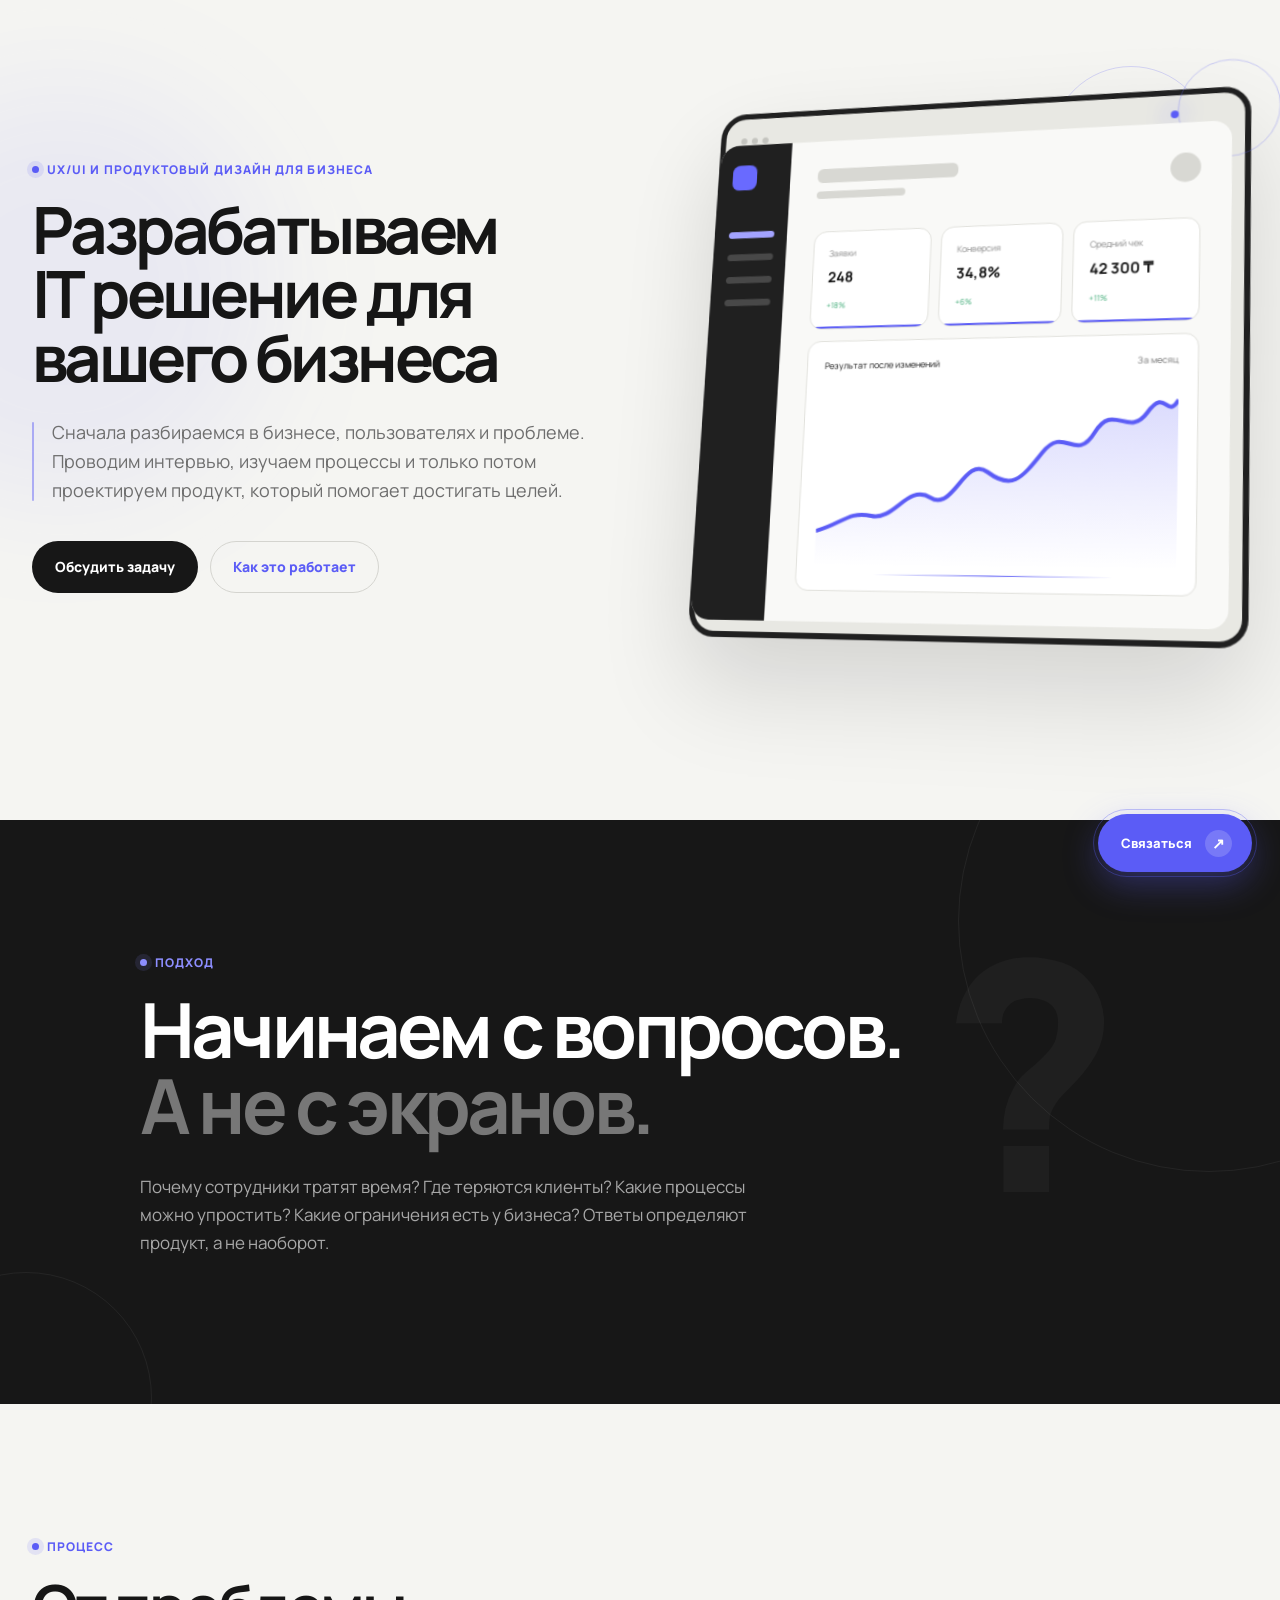
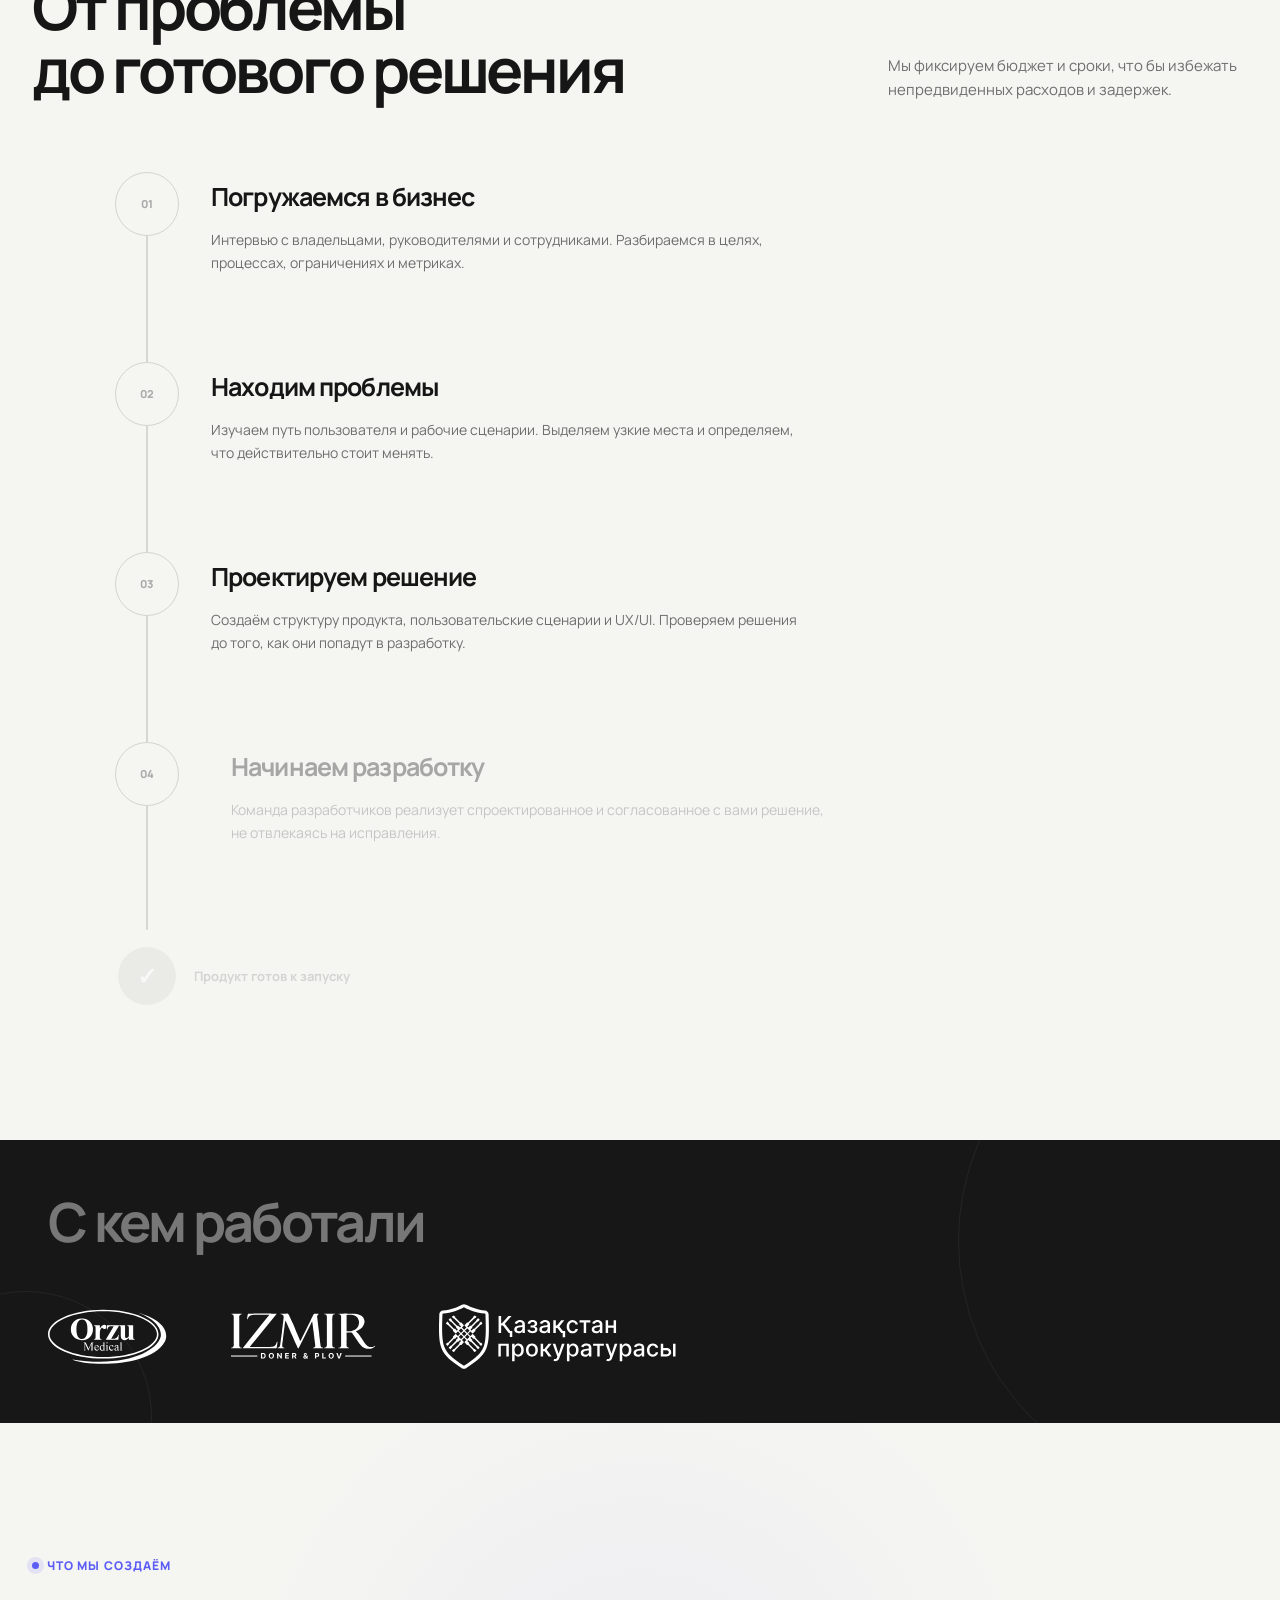
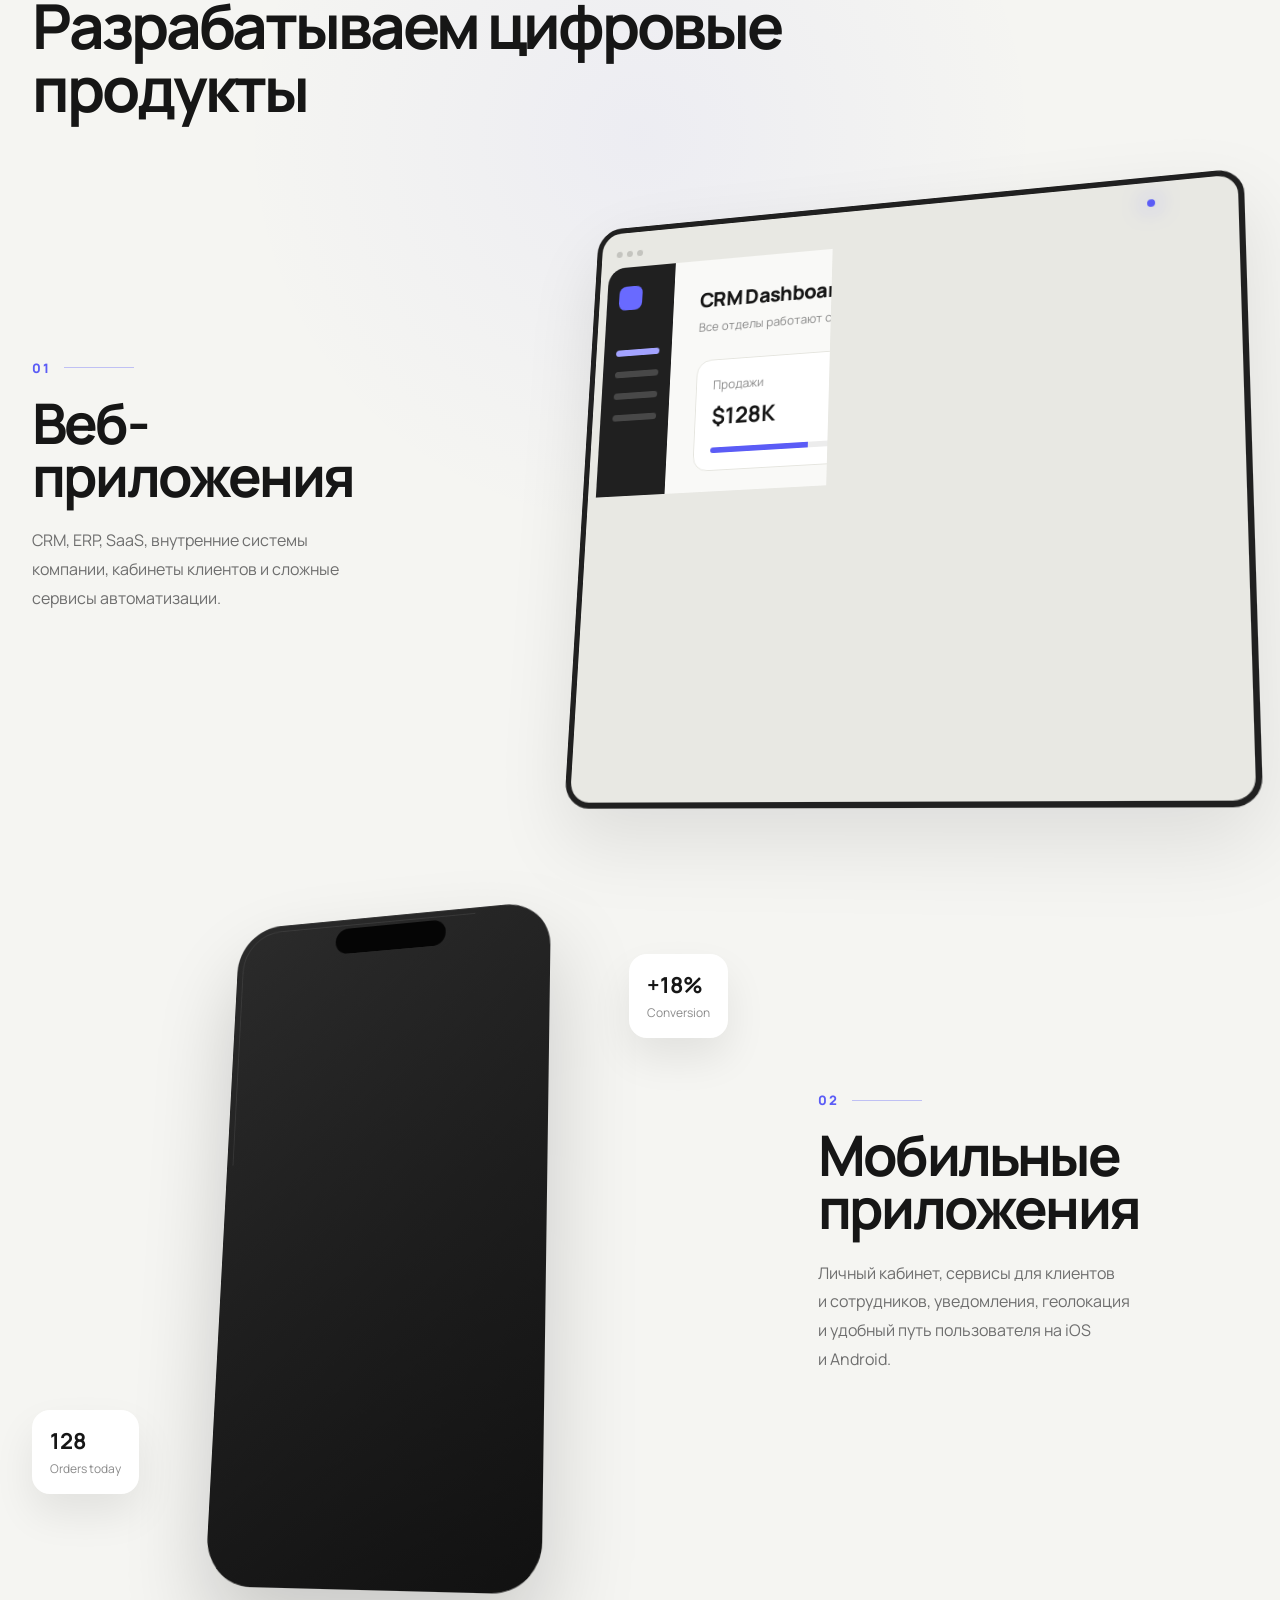
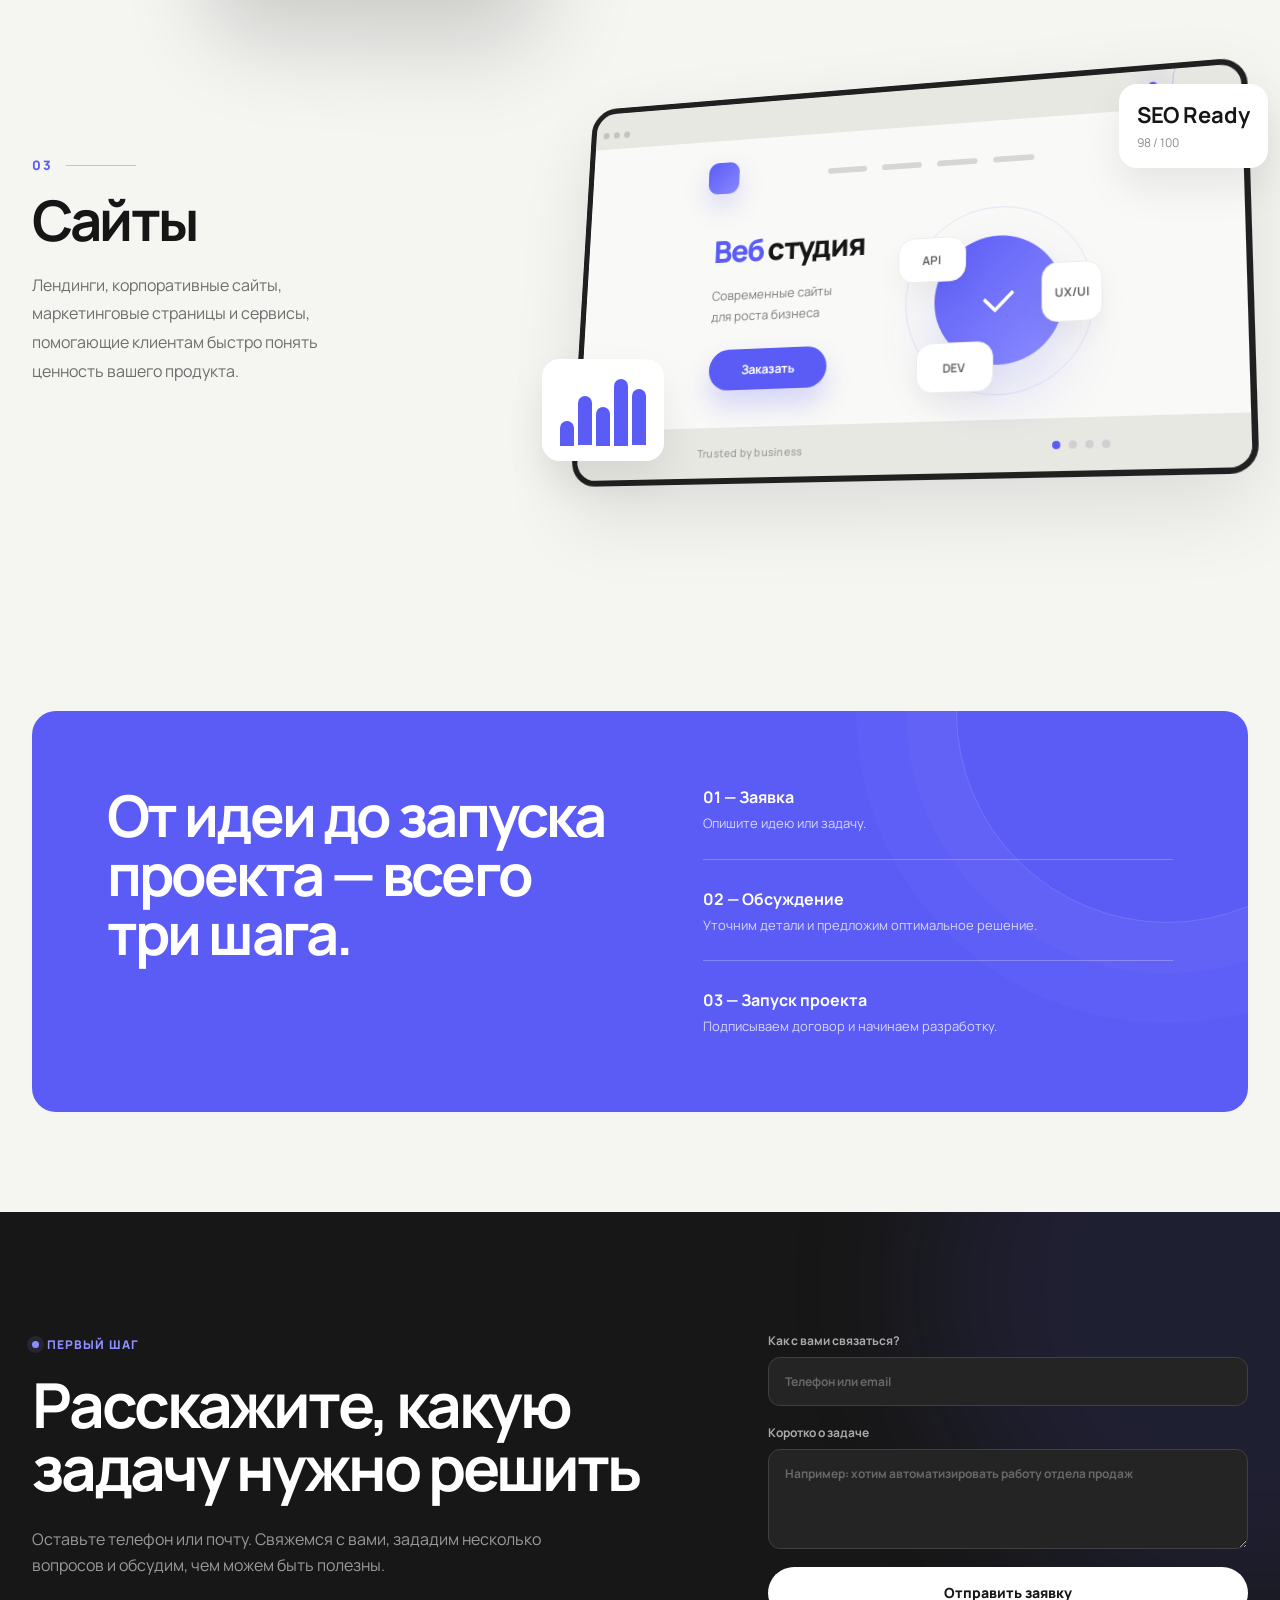
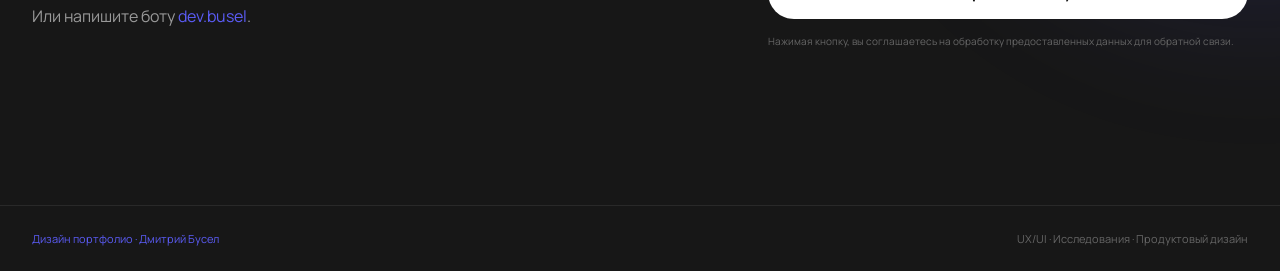
==== commit cf8bc572: "upd" ====
--- a/index.html
+++ b/index.html
@@ -840,7 +840,7 @@
 
     <footer class="footer">
       <div class="container footer-inner">
-        <span>Дмитрий Бусел</span>
+        <a href="https://dima.busel.kz" target="_blank" onclick="ym(111442006,'reachGoal','portfolio_click')">Дизайн портфолио · Дмитрий Бусел</a>
         <span>UX/UI · Исследования · Продуктовый дизайн</span>
       </div>
     </footer>
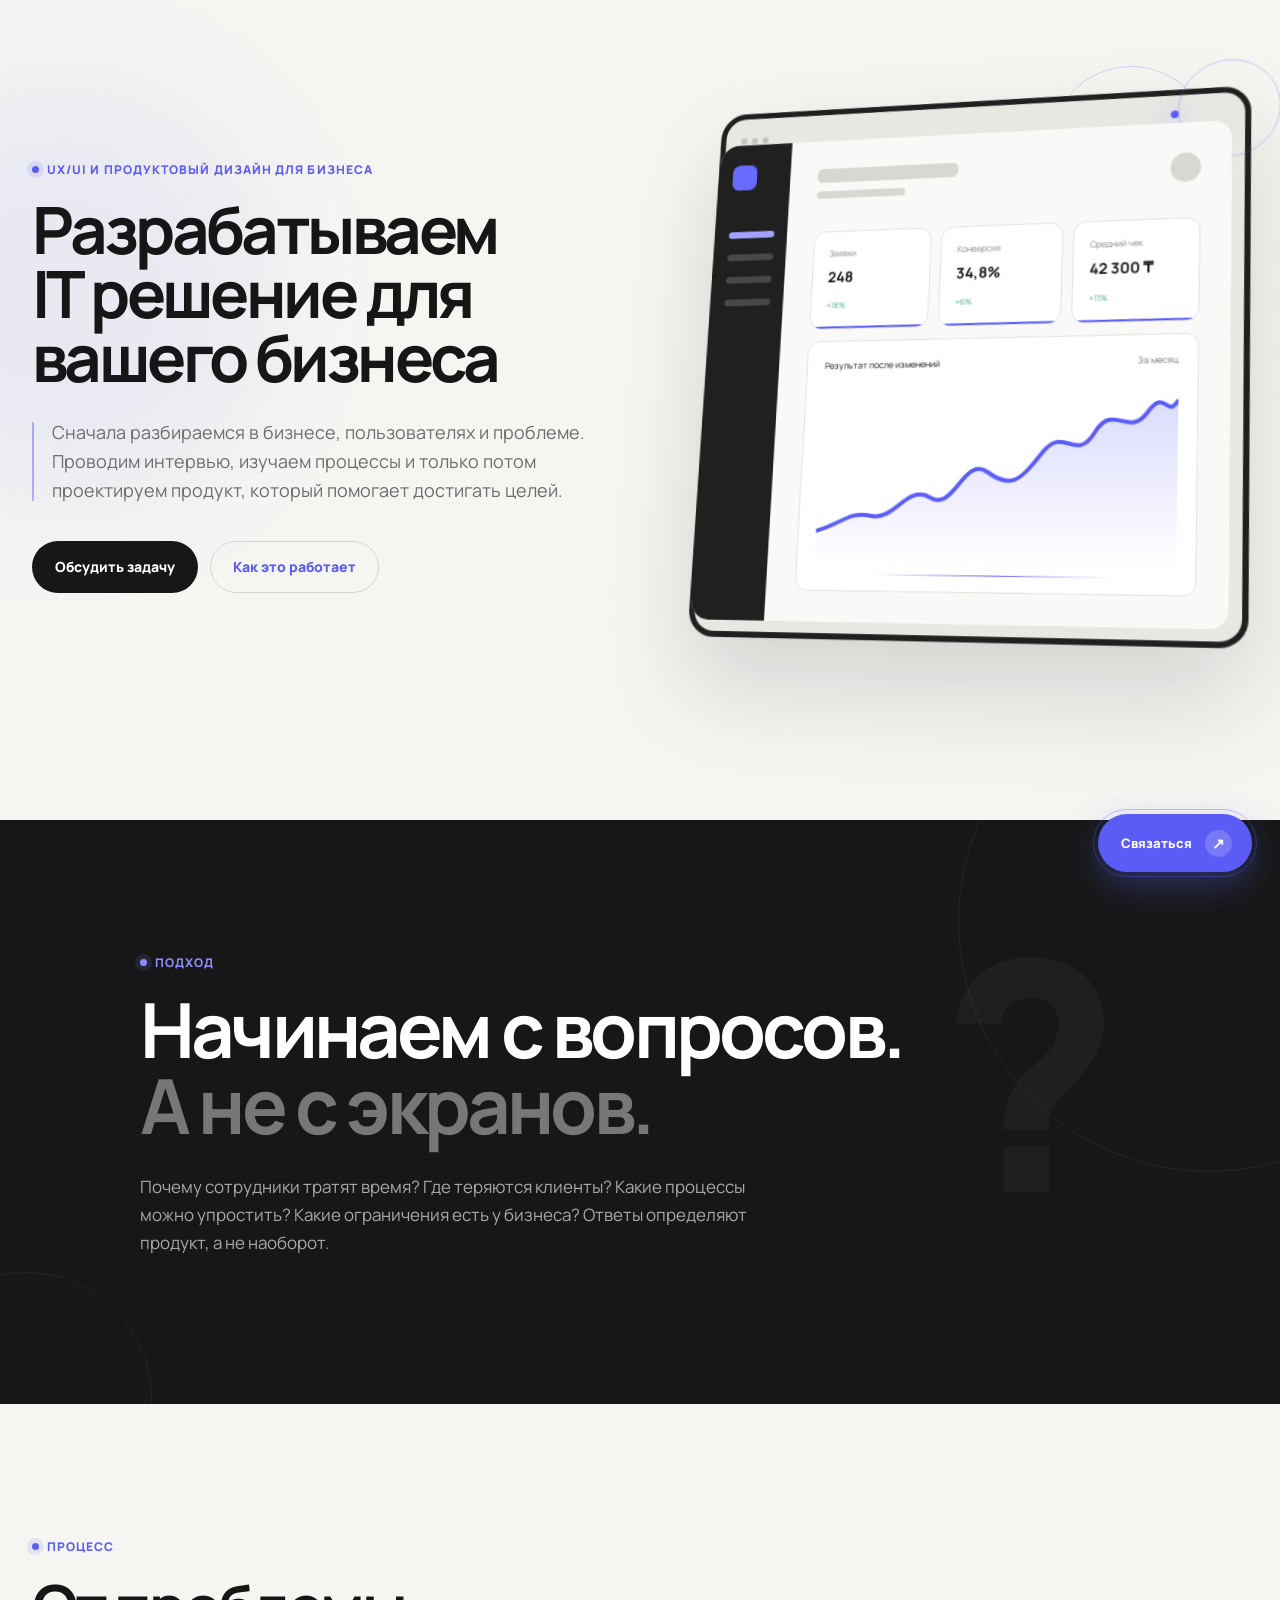
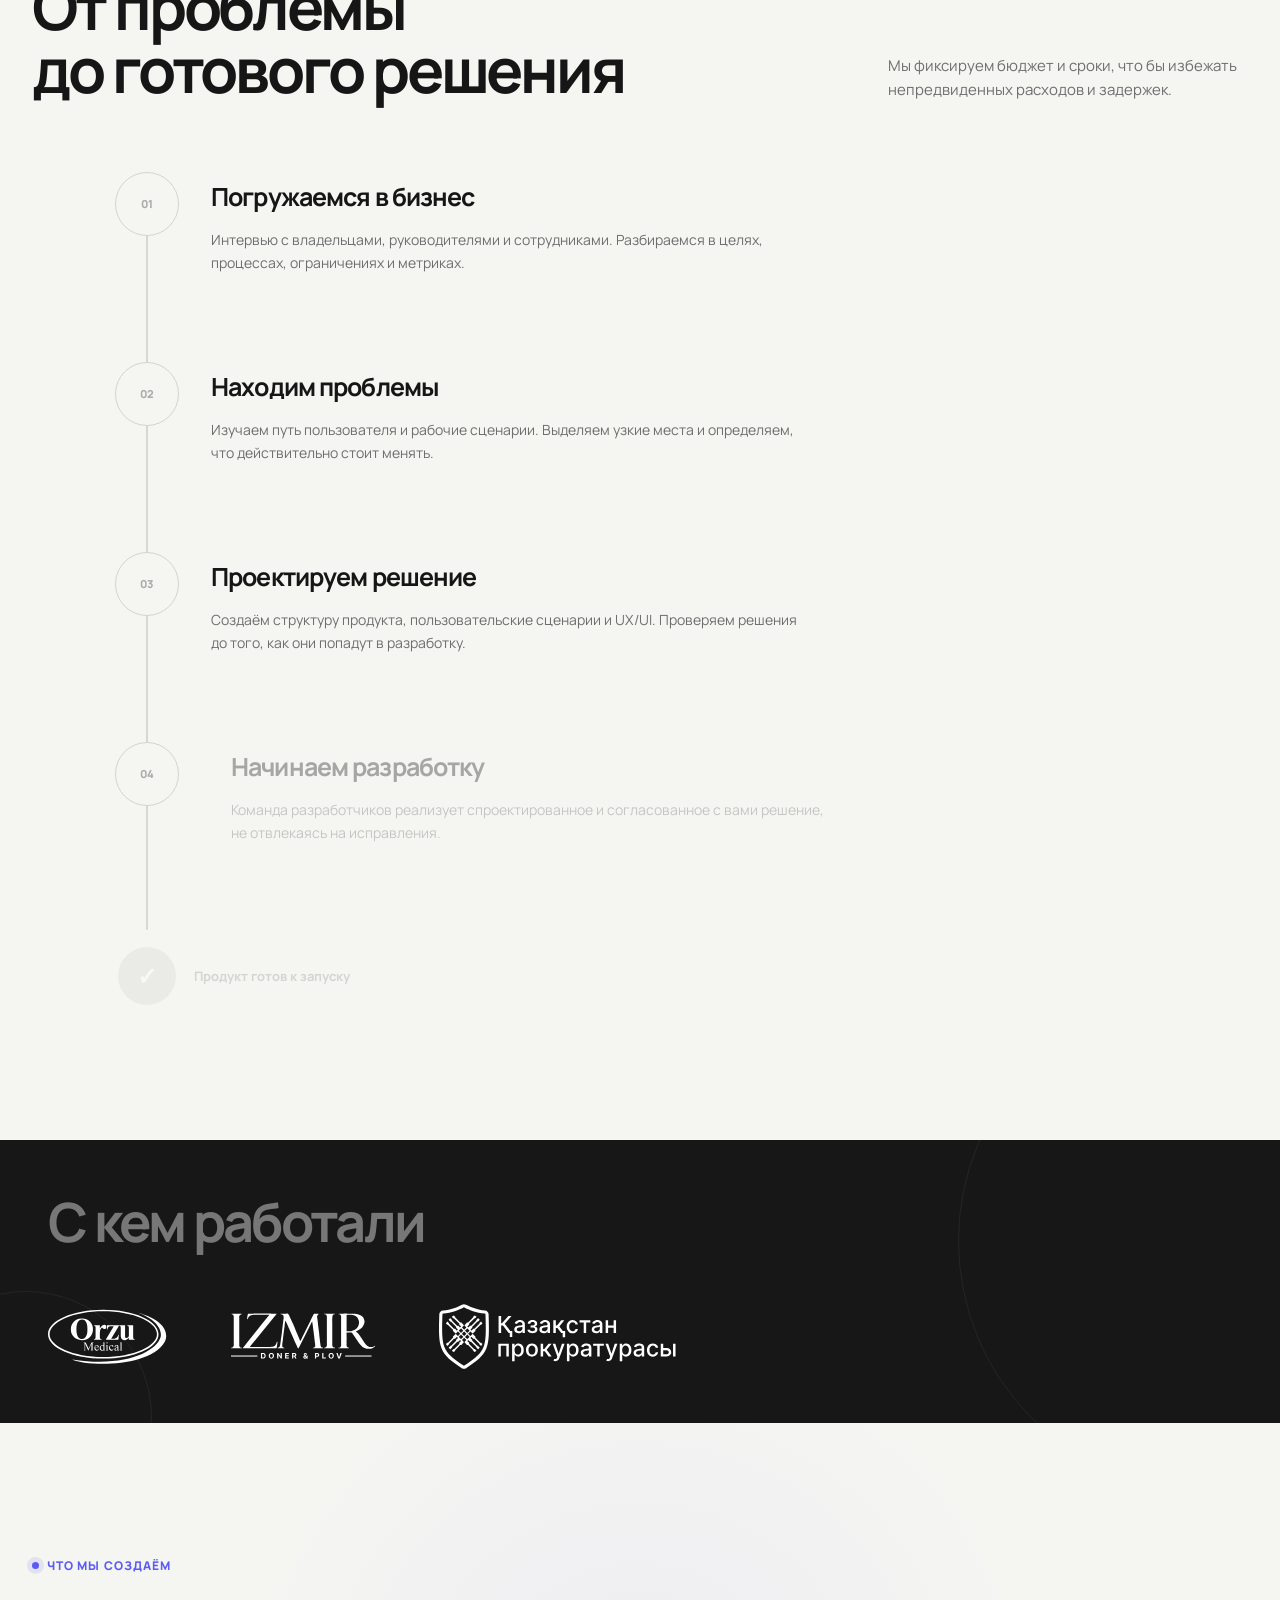
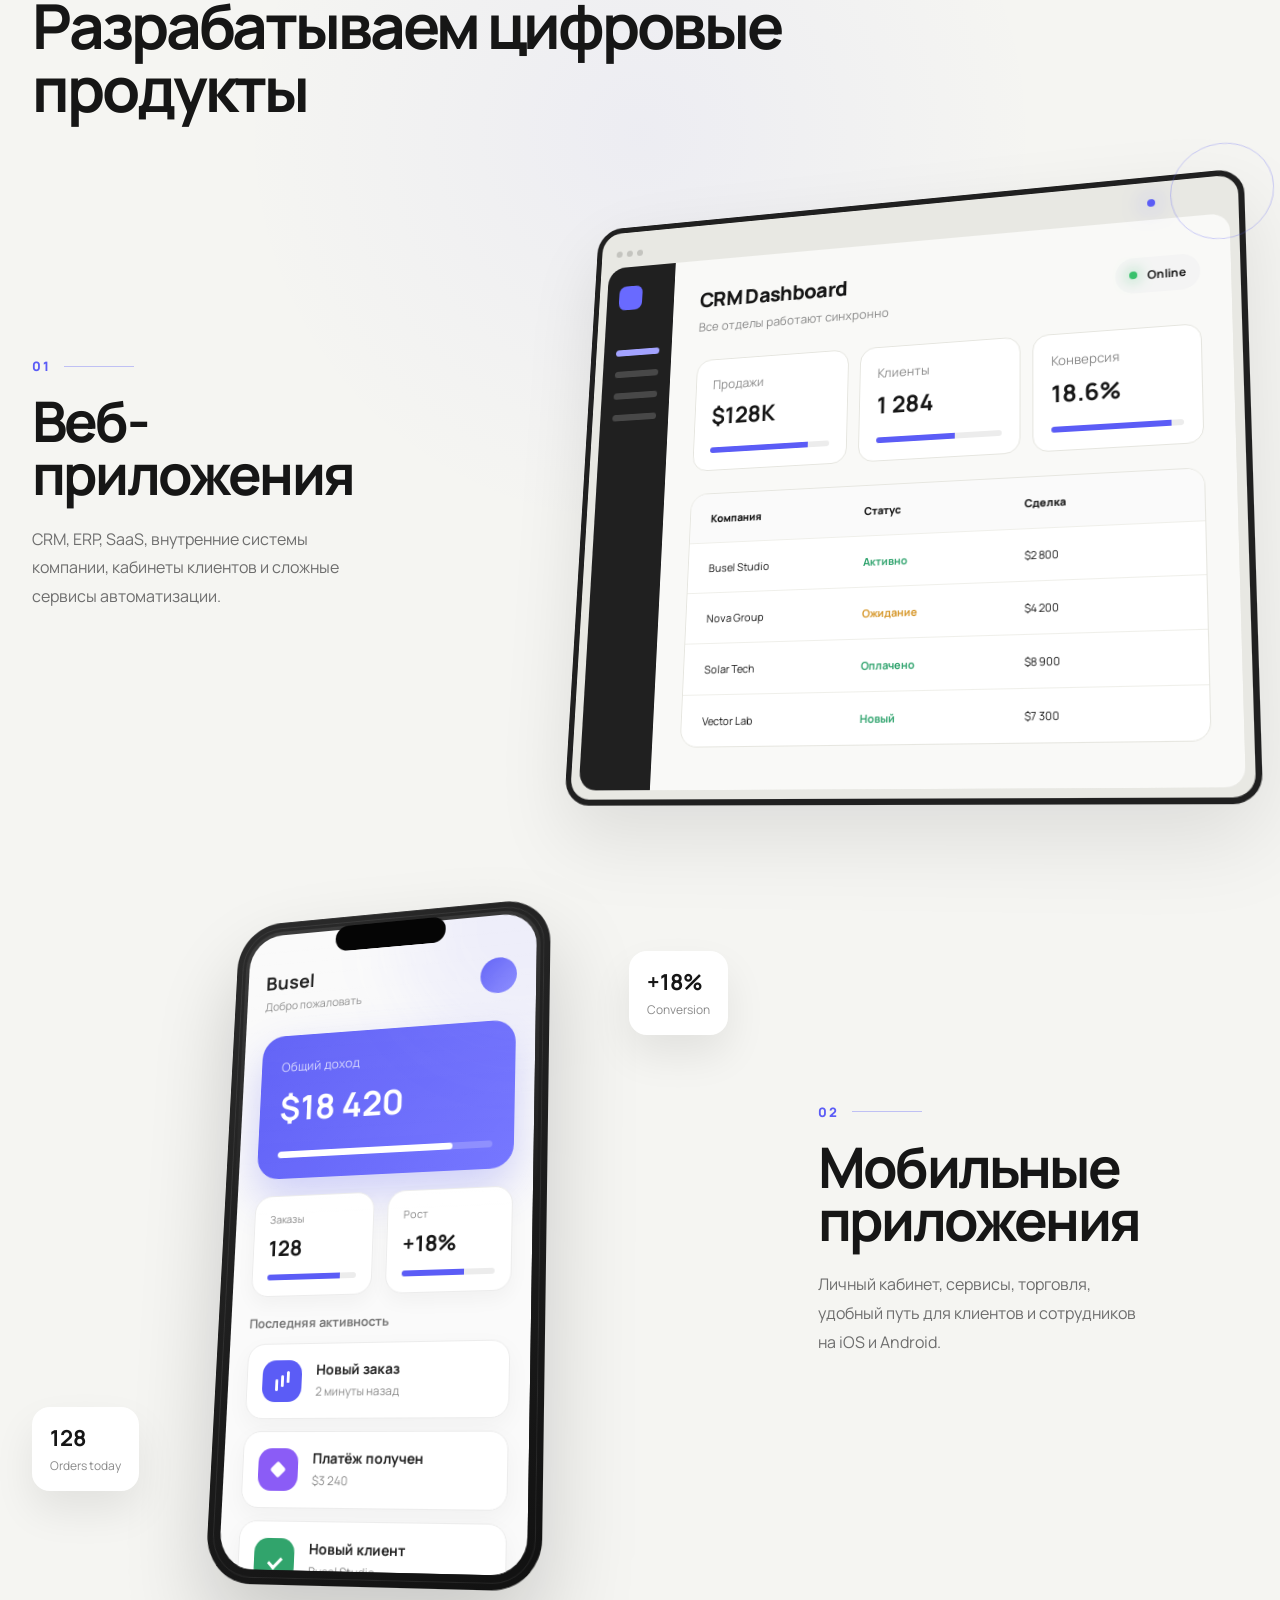
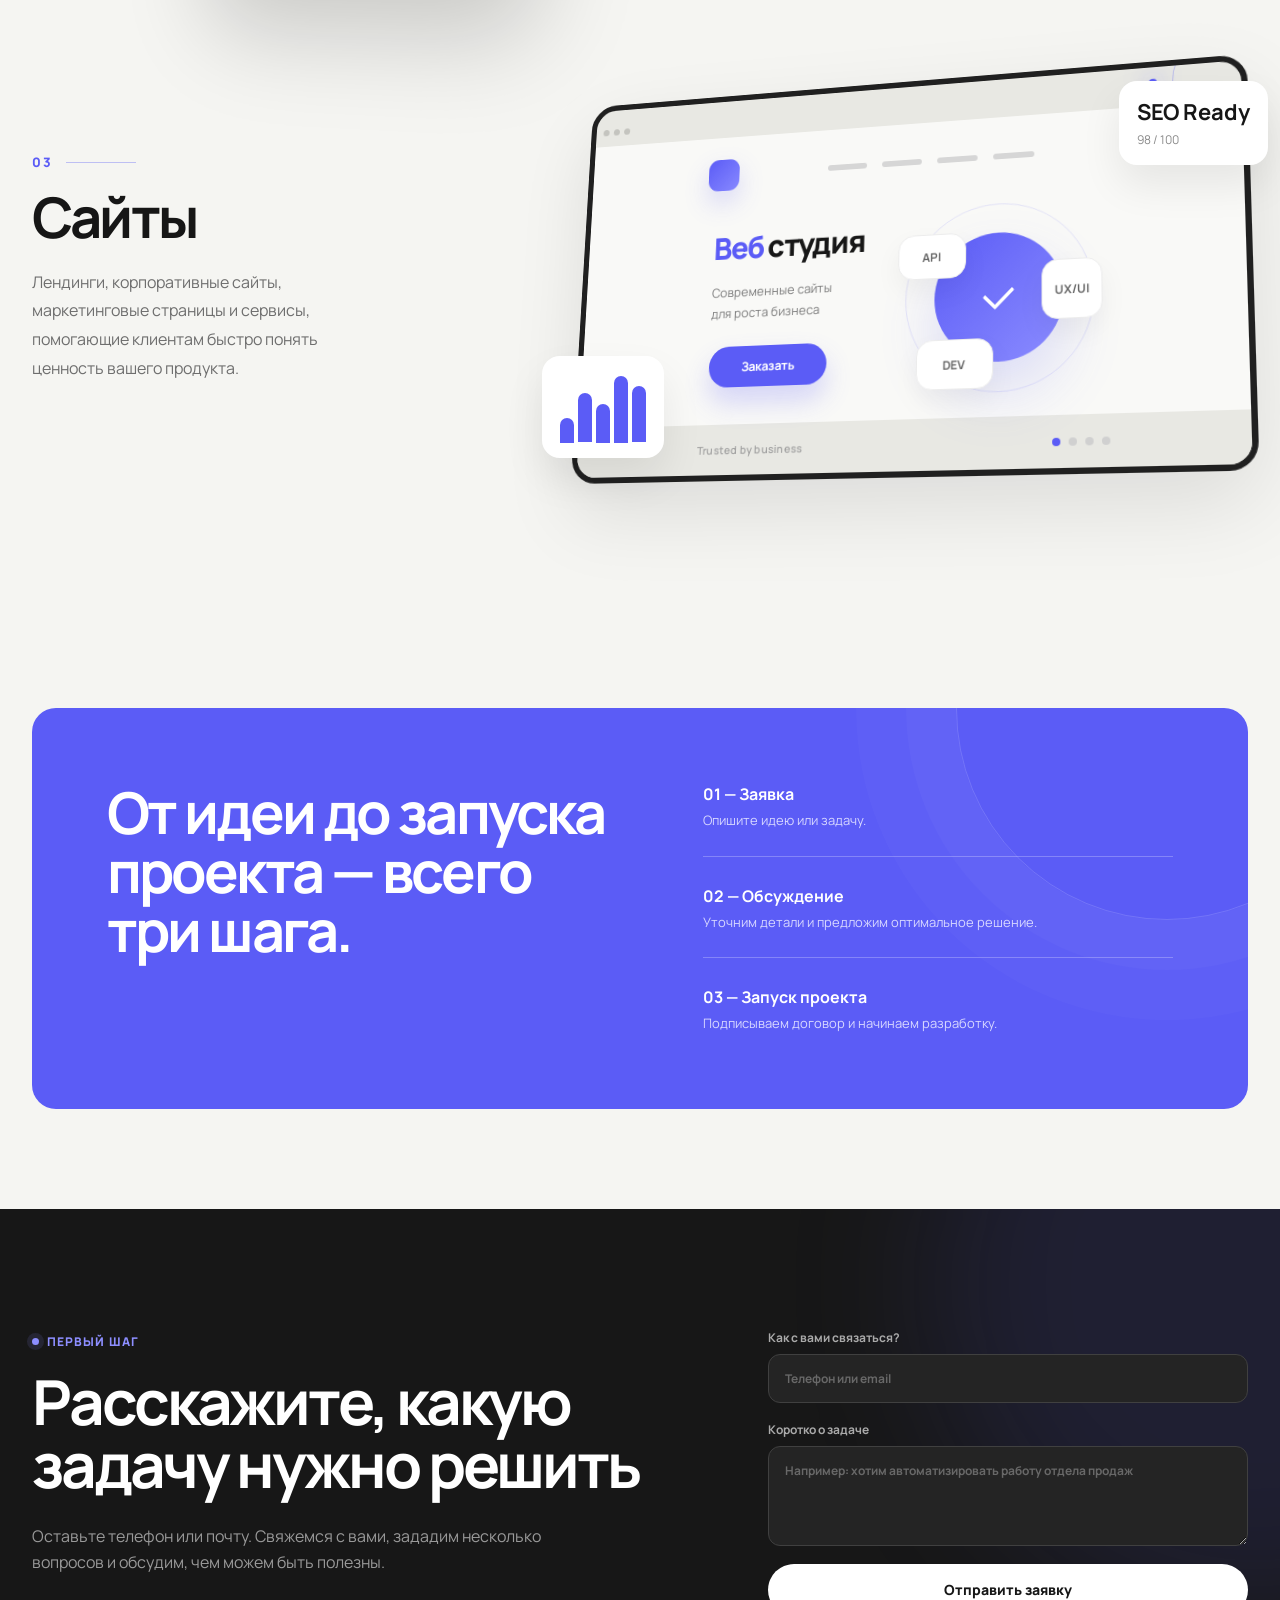
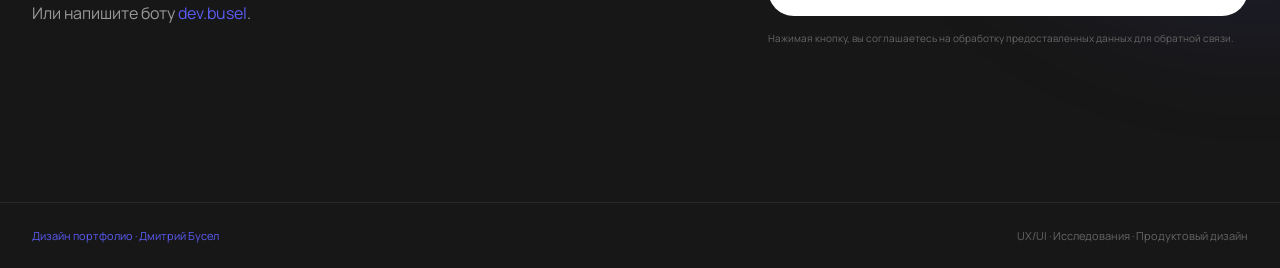
==== commit a969bb59: "upd" ====
--- a/index.html
+++ b/index.html
@@ -115,11 +115,11 @@
     <main id="top">
       <section class="hero container" aria-labelledby="hero-title">
         <div class="hero-copy">
-          <p class="eyebrow">UX/UI и продуктовый дизайн для бизнеса</p>
-          <h1 id="hero-title">Разрабатываем IT решение для вашего бизнеса</h1>
+          <p class="eyebrow">UX/UI и&nbsp;продуктовый дизайн для бизнеса</p>
+          <h1 id="hero-title">Разрабатываем IT&nbsp;решение для вашего бизнеса</h1>
           <p class="hero-text">
-            Сначала разбираемся в бизнесе, пользователях и проблеме. Проводим интервью,
-            изучаем процессы и только потом проектируем продукт, который помогает достигать целей.
+            Сначала разбираемся в&nbsp;бизнесе, пользователях и&nbsp;проблеме. Проводим интервью,
+изучаем процессы и&nbsp;только потом проектируем продукт, который помогает достигать целей.
           </p>
           <div class="hero-actions">
             <a class="button button-primary" href="#contact" onclick="ym(111442006,'reachGoal','task_click')">Обсудить
@@ -180,10 +180,10 @@
       <section class="statement" aria-labelledby="approach-title">
         <div class="container statement-inner">
           <p class="eyebrow">Подход</p>
-          <h2 id="approach-title">Начинаем с вопросов.<br><span>А не с экранов.</span></h2>
+          <h2 id="approach-title">Начинаем с&nbsp;вопросов.<br><span>А&nbsp;не&nbsp;с&nbsp;экранов.</span></h2>
           <p>
             Почему сотрудники тратят время? Где теряются клиенты? Какие процессы можно упростить?
-            Какие ограничения есть у бизнеса? Ответы определяют продукт, а не наоборот.
+Какие ограничения есть у&nbsp;бизнеса? Ответы определяют продукт, а&nbsp;не&nbsp;наоборот.
           </p>
         </div>
       </section>
@@ -242,7 +242,7 @@
 
           <div class="timeline-finish">
             <div class="finish-marker">✓</div>
-            <span>Продукт готов к запуску</span>
+            <span>Продукт готов к&nbsp;запуску</span>
           </div>
         </div>
       </section>
@@ -265,9 +265,6 @@
                   fill="white" />
               </svg>
 
-
-
-
               <svg width="189" height="85" viewBox="0 0 267 120" fill="none" xmlns="http://www.w3.org/2000/svg">
                 <path fill-rule="evenodd" clip-rule="evenodd"
                   d="M84.5428 17.9368C67.9457 38.3018 51.3465 58.6688 34.7494 79.0338C36.6606 79.4356 38.5973 79.3445 40.5763 79.3445C42.977 79.3445 45.3798 79.3569 47.7804 79.3445C48.3737 79.3424 50.3294 79.3382 50.3294 79.3382C50.3294 79.3382 53.923 79.3445 55.6202 79.3445C59.3643 79.3445 63.1062 79.3445 66.8502 79.3445C69.1089 79.3445 73.5247 79.3444 73.5247 79.3444C73.5247 79.3444 75.3405 79.2575 76.1669 79.1311C76.7686 79.0379 77.4509 78.8495 78.04 78.6838C80.9153 77.874 82.2247 75.4922 83.6613 73.2016C84.0681 72.5554 84.5025 70.2565 84.9729 69.9272C85.2293 69.7491 85.6255 69.8195 85.92 69.8175C85.92 72.2489 85.3606 74.7632 84.9729 77.176C84.7483 78.574 84.9432 80.4546 84.013 81.6227C82.8858 82.1487 81.0424 81.8298 79.7753 81.8298C76.597 81.8298 73.4187 81.8298 70.2404 81.8298C59.0104 81.8298 47.7804 81.8298 36.5504 81.8298C33.1603 81.8298 29.7701 81.8298 26.3799 81.8298C24.903 81.8298 22.9494 82.1715 21.6124 81.5191C38.0697 61.0154 54.5248 40.5116 70.982 20.0079C68.8398 19.5895 65.3374 19.9043 63.0363 19.9043C57.7391 19.9043 52.4419 19.9043 47.1448 19.9043C42.9579 19.9043 38.6375 19.5792 34.9676 21.8781C33.2916 22.9281 32.2661 24.5456 31.3931 26.2543C31.0223 26.975 30.713 27.7703 30.1938 28.3958C29.2467 27.789 29.715 26.5215 29.8697 25.5936C30.2744 23.1767 30.4862 20.2336 31.3592 17.9368C32.4102 17.7318 33.5607 17.8333 34.6435 17.8333C36.828 17.8333 39.0274 17.9016 41.2119 17.8333C41.6696 17.8188 42.0362 17.6655 42.4833 17.6261C44.1466 17.4791 45.8968 17.6261 47.5685 17.6261C51.0287 17.6261 54.4909 17.6261 57.951 17.6261C61.3412 17.6261 64.7314 17.6261 68.1215 17.6261C69.7234 17.6261 71.4016 17.4853 72.9949 17.6261C73.5819 17.6779 74.0777 17.8333 74.69 17.8333C76.8089 17.8333 78.9278 17.8333 81.0466 17.8333C82.1951 17.8333 83.4261 17.7193 84.5428 17.9368ZM128.085 68.3677C129.179 67.0505 129.942 65.1306 130.562 63.54C131.298 61.6533 132.406 59.7499 133.311 57.9419C137.923 48.7069 142.415 39.5382 147.015 30.3302C148.422 27.5156 149.84 24.6678 151.253 21.8387C151.902 20.5422 152.357 19.1774 153.3 18.0404C156.054 18.0404 158.809 18.0404 161.564 18.0404C161.489 18.4691 161.614 18.6368 161.881 18.9724C161.142 20.0742 160.042 19.9996 159.379 21.7041C158.745 23.3278 159.284 25.225 159.544 26.8487C159.996 29.6654 160.152 32.5276 160.604 35.3401C160.767 36.3632 160.665 37.4112 160.828 38.4343C161.689 43.7943 162.074 49.2413 162.934 54.6012C163.129 55.8252 162.964 57.0927 163.159 58.3167C163.579 60.9304 163.786 63.5856 164.206 66.1993C164.269 66.6031 164.155 67.0256 164.218 67.4295C164.638 70.0411 164.846 72.7004 165.265 75.3121C165.469 76.5879 165.416 78.0127 166.231 79.1311C167.164 80.4069 168.719 80.6182 170.145 80.8978C170.143 81.1567 170.242 81.6102 169.992 81.7842C169.749 81.9561 169.058 81.8298 168.768 81.8298C167.778 81.8298 166.791 81.8298 165.801 81.8298C162.693 81.8298 159.587 81.8298 156.478 81.8298C154.866 81.8298 153.069 82.0327 151.499 81.7262C151.501 81.5295 151.421 81.1132 151.546 80.9433C151.69 80.7466 153.383 80.5457 153.823 80.2702C155.071 79.4874 155.633 78.3959 155.73 76.9565C155.751 76.6396 155.58 76.4263 155.531 76.1281C155.421 75.4425 155.427 74.7363 155.319 74.057C155.266 73.7215 155.359 73.3694 155.307 73.0339C154.987 71.0373 154.792 69.0118 154.472 67.0153C154.408 66.6114 154.523 66.1889 154.459 65.7851C154.239 64.4078 154.056 63.0077 153.836 61.6305C153.772 61.2266 153.887 60.8041 153.823 60.4003C153.525 58.5404 153.287 56.6557 152.988 54.7959C152.825 53.7728 152.927 52.7248 152.764 51.7017C152.332 49.0093 151.938 46.3045 151.505 43.612C151.363 42.7235 151.423 41.8206 151.281 40.9321C150.993 39.1385 150.747 37.3263 150.446 35.5348C150.283 34.5573 150.359 33.0039 149.698 32.3308C141.434 48.8312 133.171 65.3294 124.907 81.8298C124.483 81.8298 124.06 81.8298 123.636 81.8298C123.123 81.2126 122.928 80.4276 122.642 79.6945C122.068 78.2199 121.309 76.8157 120.735 75.3452C120.472 74.6721 120.019 74.0756 119.756 73.4025C118.701 70.6998 117.341 68.1068 116.285 65.404C115.08 62.3139 113.465 59.3792 112.26 56.2912C111.997 55.6181 111.543 55.0216 111.281 54.3485C110.09 51.2999 108.577 48.3652 107.386 45.3145C107.181 44.7843 106.825 44.3162 106.619 43.786C104.839 39.2234 102.564 34.8348 100.328 30.4669C99.7901 33.0971 99.5931 35.7978 99.1693 38.4468C99.0951 38.9169 99.2307 39.414 99.1566 39.8841C97.9552 47.3773 97.4043 54.9802 96.2029 62.4713C95.9613 63.9749 96.0079 65.5117 95.7664 67.0153C95.4888 68.7426 95.2091 70.4802 94.9316 72.2054C94.7578 73.2948 94.8807 74.4173 94.707 75.5067C94.4887 76.8633 94.3468 78.3358 95.2494 79.5453C96.0821 80.6596 97.6204 80.5581 98.7392 81.1049C98.6565 81.2685 98.5273 81.691 98.3747 81.7842C98.0399 81.9892 96.1563 81.8298 95.6668 81.8298C93.6179 81.8298 91.571 81.8298 89.5221 81.8298C88.4394 81.8298 87.2888 81.9312 86.2378 81.7262C86.24 81.5274 86.1594 81.1173 86.2845 80.9433C86.4963 80.6451 87.4371 80.6472 87.7867 80.5478C88.1936 80.4338 88.6491 80.0963 88.986 79.856C90.198 78.9903 90.5964 77.2257 90.8591 75.8878C91.0201 75.076 90.9883 74.262 91.1176 73.4481C91.4058 71.6545 91.6643 69.8444 91.9524 68.0508C92.0054 67.7153 91.9122 67.3632 91.9651 67.0277C92.836 61.5891 93.4123 56.0924 94.2832 50.6537C94.4463 49.6306 94.3446 48.5826 94.5078 47.5595C94.8171 45.6313 95.0333 43.6762 95.3426 41.7481C95.4952 40.7933 95.4147 39.8157 95.5672 38.861C95.8766 36.9328 96.0927 34.9777 96.4021 33.0495C96.5546 32.0947 96.4741 31.1172 96.6267 30.1624C97.0081 27.791 97.6946 24.2515 97.0038 21.9112C96.5292 20.2999 94.4294 19.2126 92.872 18.9081C92.3169 18.7984 91.9969 18.9081 91.535 18.5581C91.5965 18.3697 91.4905 18.2247 91.6876 18.0859C91.9206 17.9223 92.4228 18.0756 92.694 18.0341C93.5564 17.9016 94.3446 17.8333 95.243 17.8333C97.5039 17.8333 99.7626 17.8333 102.023 17.8333C102.943 17.8333 104.288 17.5868 105.161 17.8726C105.67 18.0383 106.07 18.8025 106.333 19.2126C107.45 20.9502 108.838 23.8498 109.586 25.7676C110.44 27.9588 111.698 30.0009 112.552 32.1879C113.196 33.8427 114.158 35.3753 114.802 37.0301C116.525 41.4457 118.457 45.7908 120.18 50.2064C120.657 51.4304 121.318 52.5819 121.795 53.8059C123.163 57.3143 124.778 60.7254 126.178 64.2255C126.71 65.5531 127.162 67.2535 128.085 68.3677ZM230.533 50.4528C232.385 52.263 234.58 53.8556 236.141 55.9474C239.741 60.7689 242.716 66.044 246.312 70.8592C248.53 73.8312 250.414 76.8384 253.912 78.5492C254.474 78.8225 255.065 79.1808 255.681 79.3051C258.044 79.7856 260.748 79.738 263.017 78.8909C264.036 78.5119 265.401 77.1843 266.341 77.1698C266.24 78.6299 266.513 78.9489 262.244 81.0345C257.974 83.12 252.081 83.4514 247.63 81.7904C240.987 79.3155 237.245 73.5206 233.599 67.9597C232.141 65.7354 230.643 63.5297 229.162 61.3198C227.791 59.2736 226.397 57.2853 224.924 55.3137C224.462 54.6965 224.053 53.518 223.322 53.1515C222.371 52.6772 221.087 52.8346 220.044 52.8346C217.925 52.8346 215.807 52.8346 213.688 52.8346C213.27 54.8746 213.582 57.2646 213.582 59.3585C213.582 61.6077 213.779 63.9522 213.582 66.1931C213.565 66.3919 213.45 66.628 213.45 66.8144C213.45 68.4319 213.582 70.1343 213.582 71.785C213.582 73.8582 213.09 77.232 214.251 79.0007C214.821 79.8705 216.097 80.556 217.118 80.7549C217.766 80.8812 217.779 80.67 218.243 81.1049C218.182 81.2934 218.288 81.4383 218.091 81.5771C217.817 81.7676 217.192 81.5792 216.872 81.6289C215.809 81.7925 214.792 81.8298 213.688 81.8298C210.367 81.8298 207.049 81.8298 203.729 81.8298C202.051 81.8298 200.171 82.0452 198.538 81.7262C198.54 81.5295 198.459 81.1132 198.584 80.9433C198.775 80.6803 199.209 80.8315 199.485 80.788C200.112 80.6865 200.816 80.4773 201.364 80.1398C202.513 79.4377 203.189 78.5057 203.405 77.1636C203.604 75.9189 203.411 74.4961 203.411 73.2348C203.411 70.5424 203.411 67.8499 203.411 65.1575C203.411 56.8732 203.411 48.5889 203.411 40.3045C203.411 36.1623 203.411 32.0202 203.411 27.878C203.411 25.8276 203.74 23.4625 203.159 21.497C202.864 20.4987 201.746 19.4031 200.722 19.1153C199.934 18.8916 198.934 19.0904 198.538 18.351C198.678 18.2226 198.481 18.1957 198.65 18.1253C198.722 18.0942 198.936 18.2102 199.034 18.2019C200.366 18.0797 201.722 18.0404 203.093 18.0404C204.18 18.0404 205.405 18.1978 206.477 18.0341C206.78 17.9865 207.017 17.8602 207.331 17.8333C209.965 17.5992 212.736 17.8333 215.383 17.8333C223.867 17.8333 233.503 16.8246 240.909 21.4639C244.155 23.4977 245.833 26.7886 246.43 30.3571C246.596 31.3429 246.795 32.4344 246.63 33.4637C246.024 37.2435 244.621 40.2092 242.186 43.204C241.546 43.991 240.676 44.7014 239.862 45.2813C239.256 45.7142 238.767 46.292 238.154 46.7187C237.455 47.2074 236.631 47.5927 235.902 48.0379C234.224 49.0673 232.285 49.5975 230.533 50.4528ZM192.181 18.351C191.793 19.0738 190.959 18.8357 190.208 19.1153C189.066 19.5398 187.918 20.2833 187.56 21.497C187.236 22.5905 187.479 23.6571 187.301 24.7652C186.725 28.3564 187.096 32.2894 187.096 35.9552C187.096 45.4822 187.096 55.0092 187.096 64.5362C187.096 67.6428 187.096 70.7495 187.096 73.8561C187.096 75.5937 186.965 77.6379 188.056 79.1311C189.043 80.4815 190.683 80.6057 192.181 80.8978C192.179 81.1567 192.279 81.6102 192.029 81.7842C191.785 81.9561 191.094 81.8298 190.804 81.8298C189.744 81.8298 188.685 81.8298 187.626 81.8298C184.235 81.8298 180.845 81.8298 177.455 81.8298C175.709 81.8298 173.751 82.0576 172.052 81.7262C172.054 81.5295 171.974 81.1132 172.099 80.9433C172.298 80.672 172.876 80.8129 173.177 80.7549C173.919 80.6161 174.804 80.2951 175.436 79.856C176.646 79.011 176.921 77.4349 177.131 76.1281C177.33 74.8833 177.137 73.4605 177.137 72.1992C177.137 69.4385 177.137 66.6756 177.137 63.9149C177.137 55.3551 177.137 46.7932 177.137 38.2334C177.137 34.5738 177.137 30.9163 177.137 27.2567C177.137 25.3099 177.387 23.1187 176.673 21.2899C176.302 20.3351 175.254 19.4011 174.236 19.1153C173.508 18.9081 172.649 19.0138 172.052 18.5581C172.113 18.3697 172.007 18.2247 172.204 18.0859C172.448 17.914 173.139 18.0404 173.429 18.0404C174.489 18.0404 175.548 18.0404 176.607 18.0404C180.421 18.0404 184.235 18.0404 188.049 18.0404C188.63 18.0404 191.721 17.9057 192.029 18.0859C192.391 18.2992 191.874 18.0631 192.181 18.351ZM213.584 50.3493C215.741 50.3493 217.949 50.4715 220.051 50.1484C220.602 50.0635 221.182 50.2209 221.733 50.136C224.966 49.641 228.285 48.1995 230.85 46.2071C234.69 43.2268 237.213 36.9431 236.459 32.2335C236.296 31.2166 235.993 30.2743 235.658 29.2884C235.02 27.4203 233.959 25.1028 232.334 23.8394C231.355 23.0793 230.378 22.2322 229.255 21.671C226.164 20.1239 222.608 19.9043 219.197 19.9043C217.495 19.9043 215.179 19.8463 213.584 20.3186C213.584 30.3281 213.584 40.3397 213.584 50.3493Z"
@@ -401,8 +398,7 @@
               <h3>Веб-приложения</h3>
 
               <p>
-                CRM, ERP, SaaS, внутренние системы компании,
-                кабинеты клиентов и&nbsp;сложные сервисы автоматизации.
+                CRM, ERP, SaaS, внутренние системы компании, кабинеты клиентов и&nbsp;сложные сервисы автоматизации.
               </p>
 
             </div>
@@ -479,7 +475,7 @@
                       <div class="crm-row">
                         <span>Busel Studio</span>
                         <span class="ok">Активно</span>
-                        <span>$12&nbsp;800</span>
+                        <span>$2&nbsp;800</span>
                       </div>
 
                       <div class="crm-row">
@@ -491,7 +487,7 @@
                       <div class="crm-row">
                         <span>Solar Tech</span>
                         <span class="ok">Оплачено</span>
-                        <span>$18&nbsp;900</span>
+                        <span>$8&nbsp;900</span>
                       </div>
 
                       <div class="crm-row">
@@ -521,8 +517,7 @@
               <h3>Мобильные приложения</h3>
 
               <p>
-                Личный кабинет, сервисы для клиентов и&nbsp;сотрудников, уведомления,
-                геолокация и&nbsp;удобный путь пользователя на&nbsp;iOS и&nbsp;Android.
+                Личный кабинет, сервисы, торговля, удобный путь для клиентов и&nbsp;сотрудников на&nbsp;iOS и&nbsp;Android.
               </p>
 
             </div>
@@ -665,8 +660,7 @@
               <h3>Сайты</h3>
 
               <p>
-                Лендинги, корпоративные сайты, маркетинговые страницы и&nbsp;сервисы,
-                помогающие клиентам быстро понять ценность вашего продукта.
+                Лендинги, корпоративные сайты, маркетинговые страницы и&nbsp;сервисы, помогающие клиентам быстро понять ценность вашего продукта.
               </p>
 
             </div>
@@ -800,8 +794,8 @@
           </div>
           <div class="result-items">
             <div><strong>01 — Заявка</strong><span>Опишите идею или задачу.</span></div>
-            <div><strong>02 — Обсуждение</strong><span>Уточним детали и предложим оптимальное решение.</span></div>
-            <div><strong>03 — Запуск проекта</strong><span>Подписываем договор и начинаем разработку.</span></div>
+            <div><strong>02 — Обсуждение</strong><span>Уточним детали и&nbsp;предложим оптимальное решение.</span></div>
+            <div><strong>03 — Запуск проекта</strong><span>Подписываем договор и&nbsp;начинаем разработку.</span></div>
           </div>
         </div>
       </section>
@@ -811,8 +805,8 @@
           <div>
             <p class="eyebrow">Первый шаг</p>
             <h2 id="contact-title">Расскажите, какую задачу нужно решить</h2>
-            <p>Оставьте телефон или почту. Свяжемся с вами, зададим несколько вопросов и обсудим, чем можем быть
-              полезны.<br><br>Или напишите боту <a href="https://t.me/busel_development_task_bot" target="_blank"
+            <p>Оставьте телефон или почту. Свяжемся с&nbsp;вами, зададим несколько вопросов и&nbsp;обсудим, чем можем быть
+полезны.<br><br>Или напишите боту <a href="https://t.me/busel_development_task_bot" target="_blank"
                 onclick="ym(111442006,'reachGoal','send_click')">dev.busel</a>.</p>
           </div>
 
--- a/style.css
+++ b/style.css
@@ -2019,10 +2019,11 @@
 
 .crm-row {
     display: grid;
-    grid-template-columns: 2fr 1fr 1fr;
+    grid-template-columns: 1fr 1fr 1fr;
     padding: 18px 22px;
+    gap: 12px;
     border-bottom: 1px solid #efefea;
-    font-size: 13px;
+    font-size: 11px;
     align-items: center;
 }
 
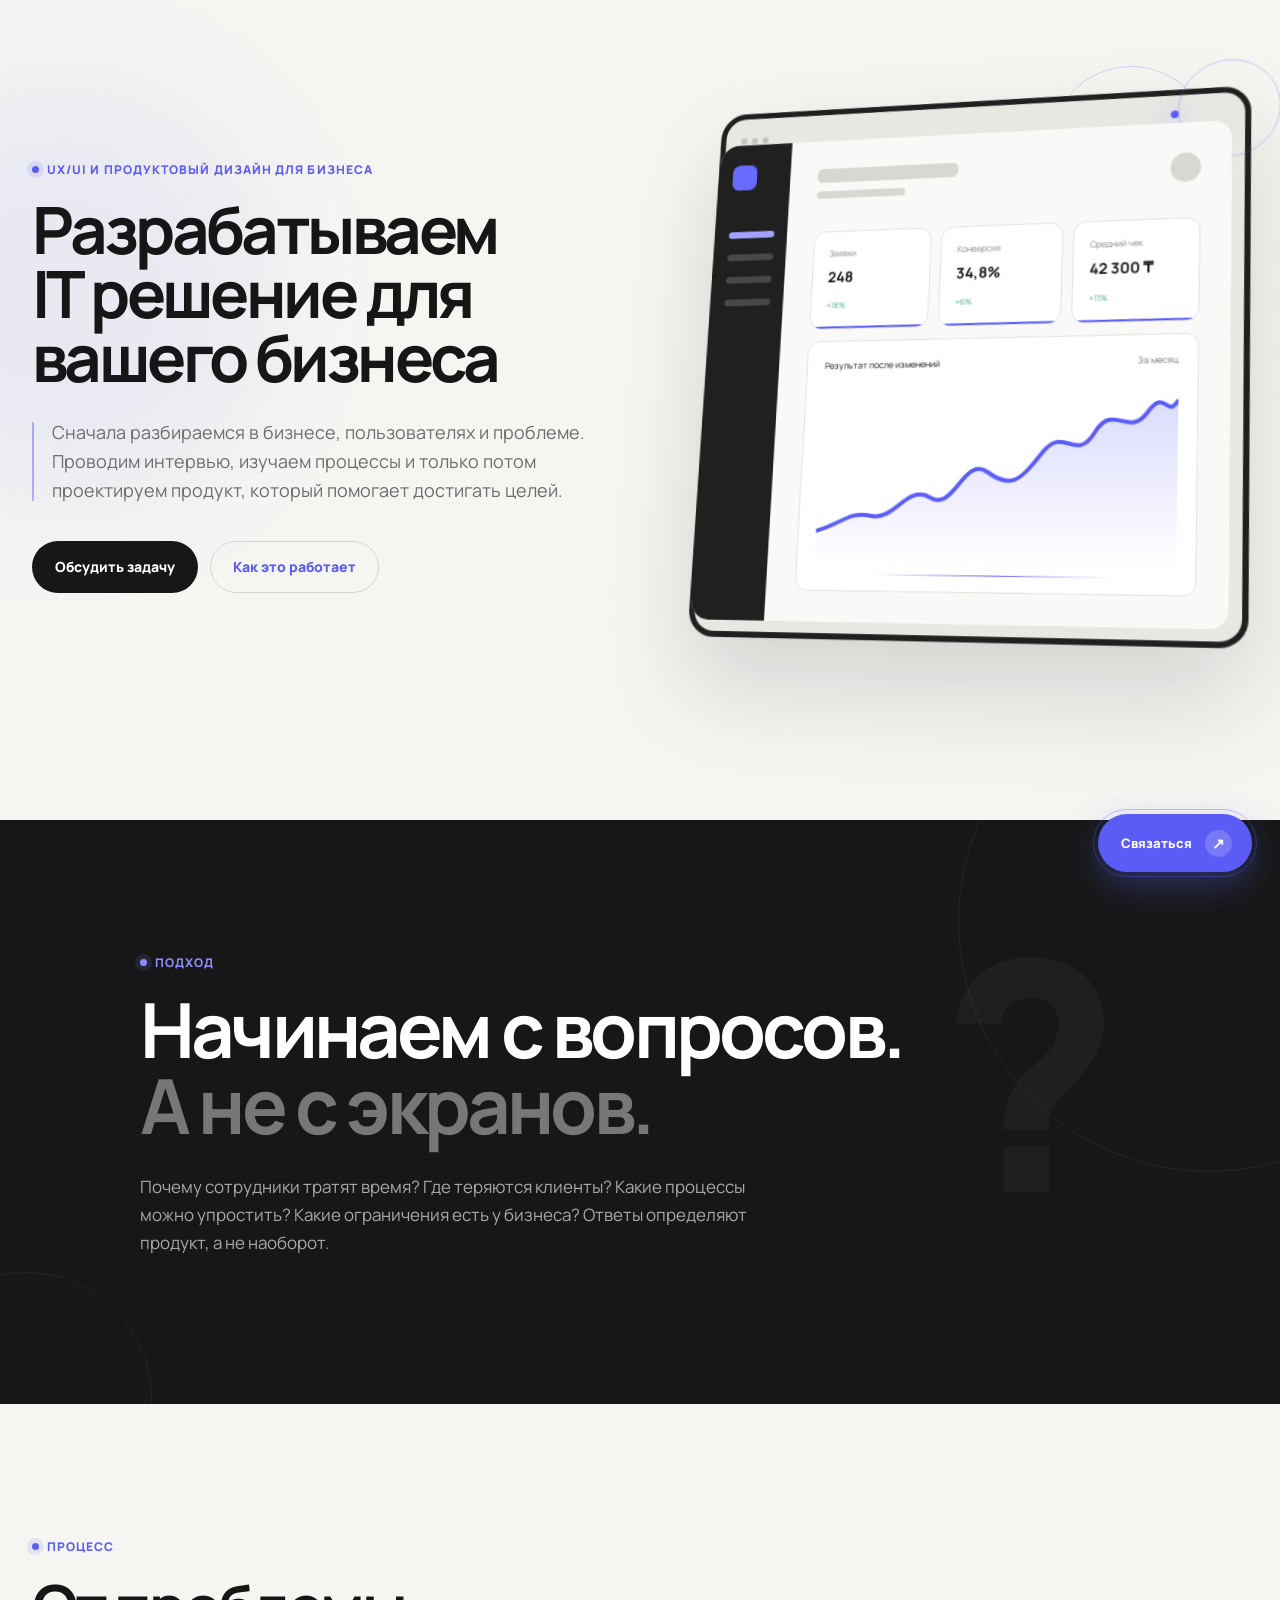
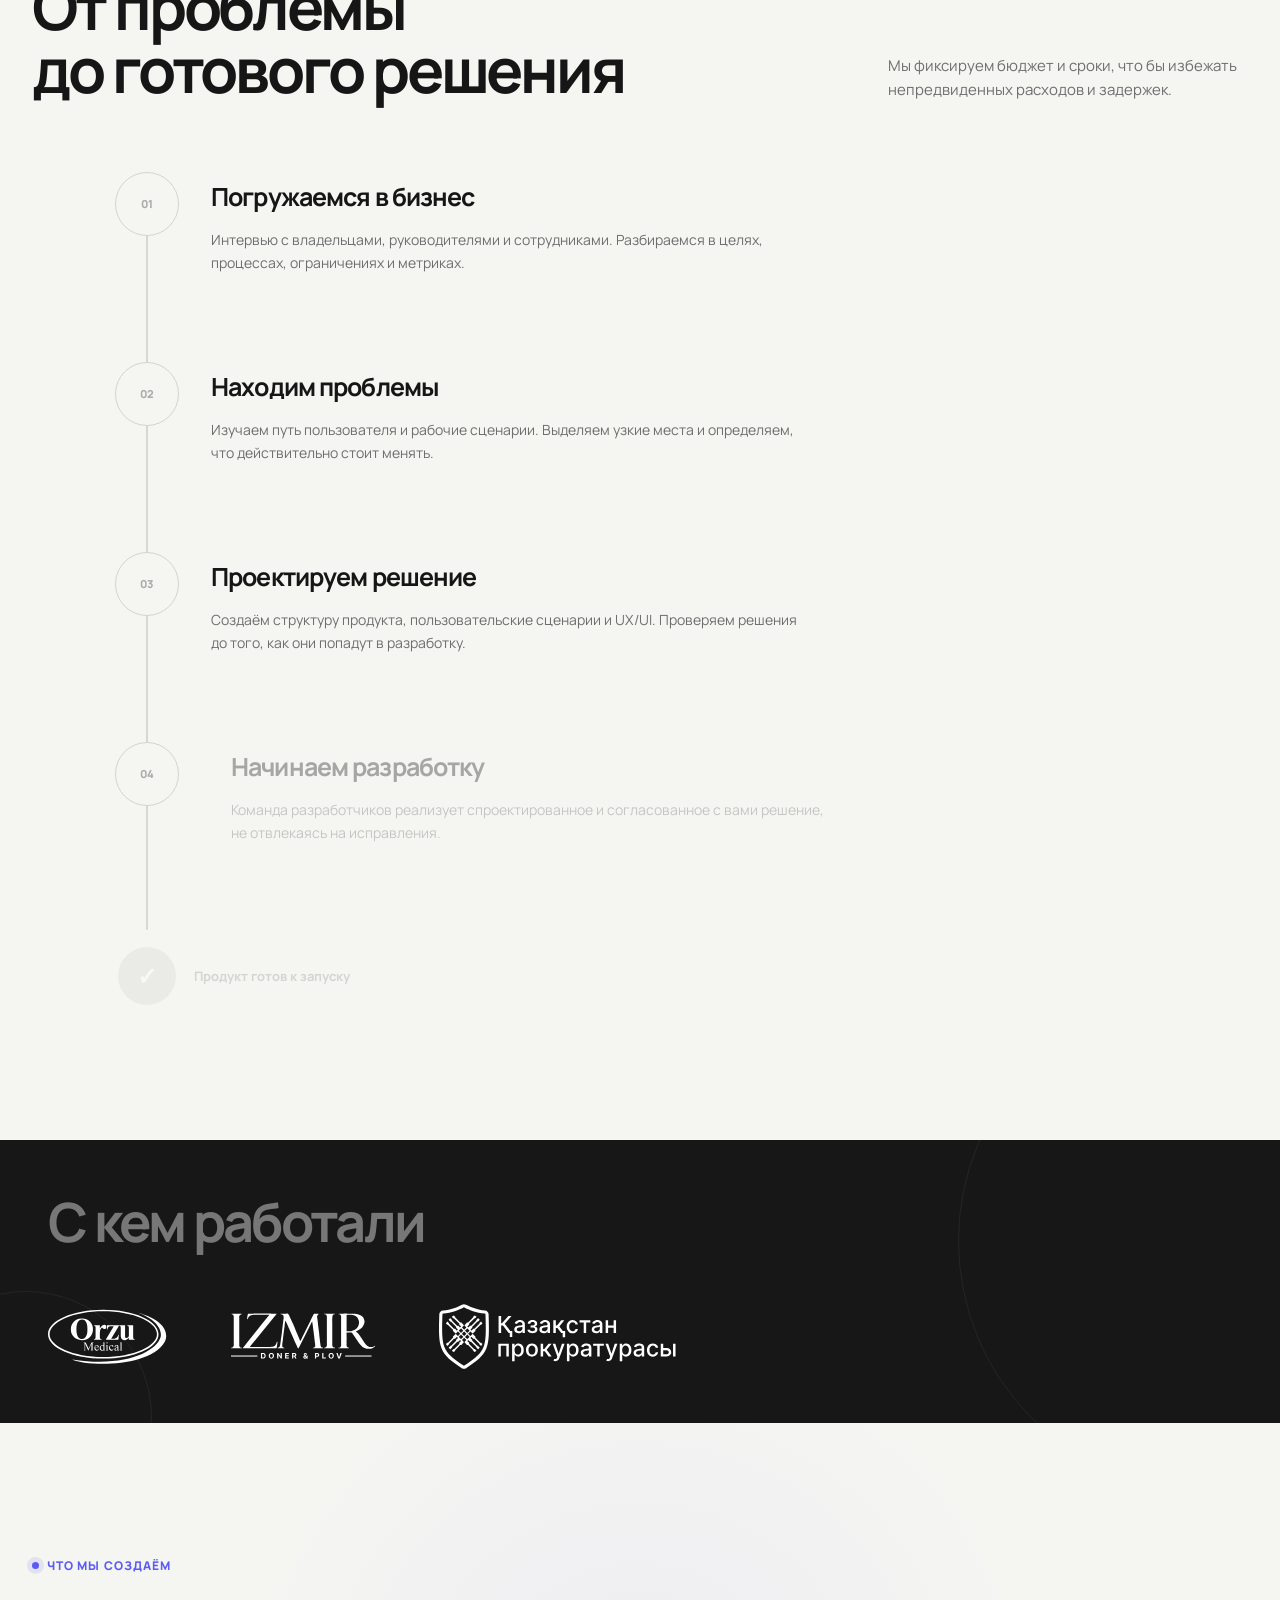
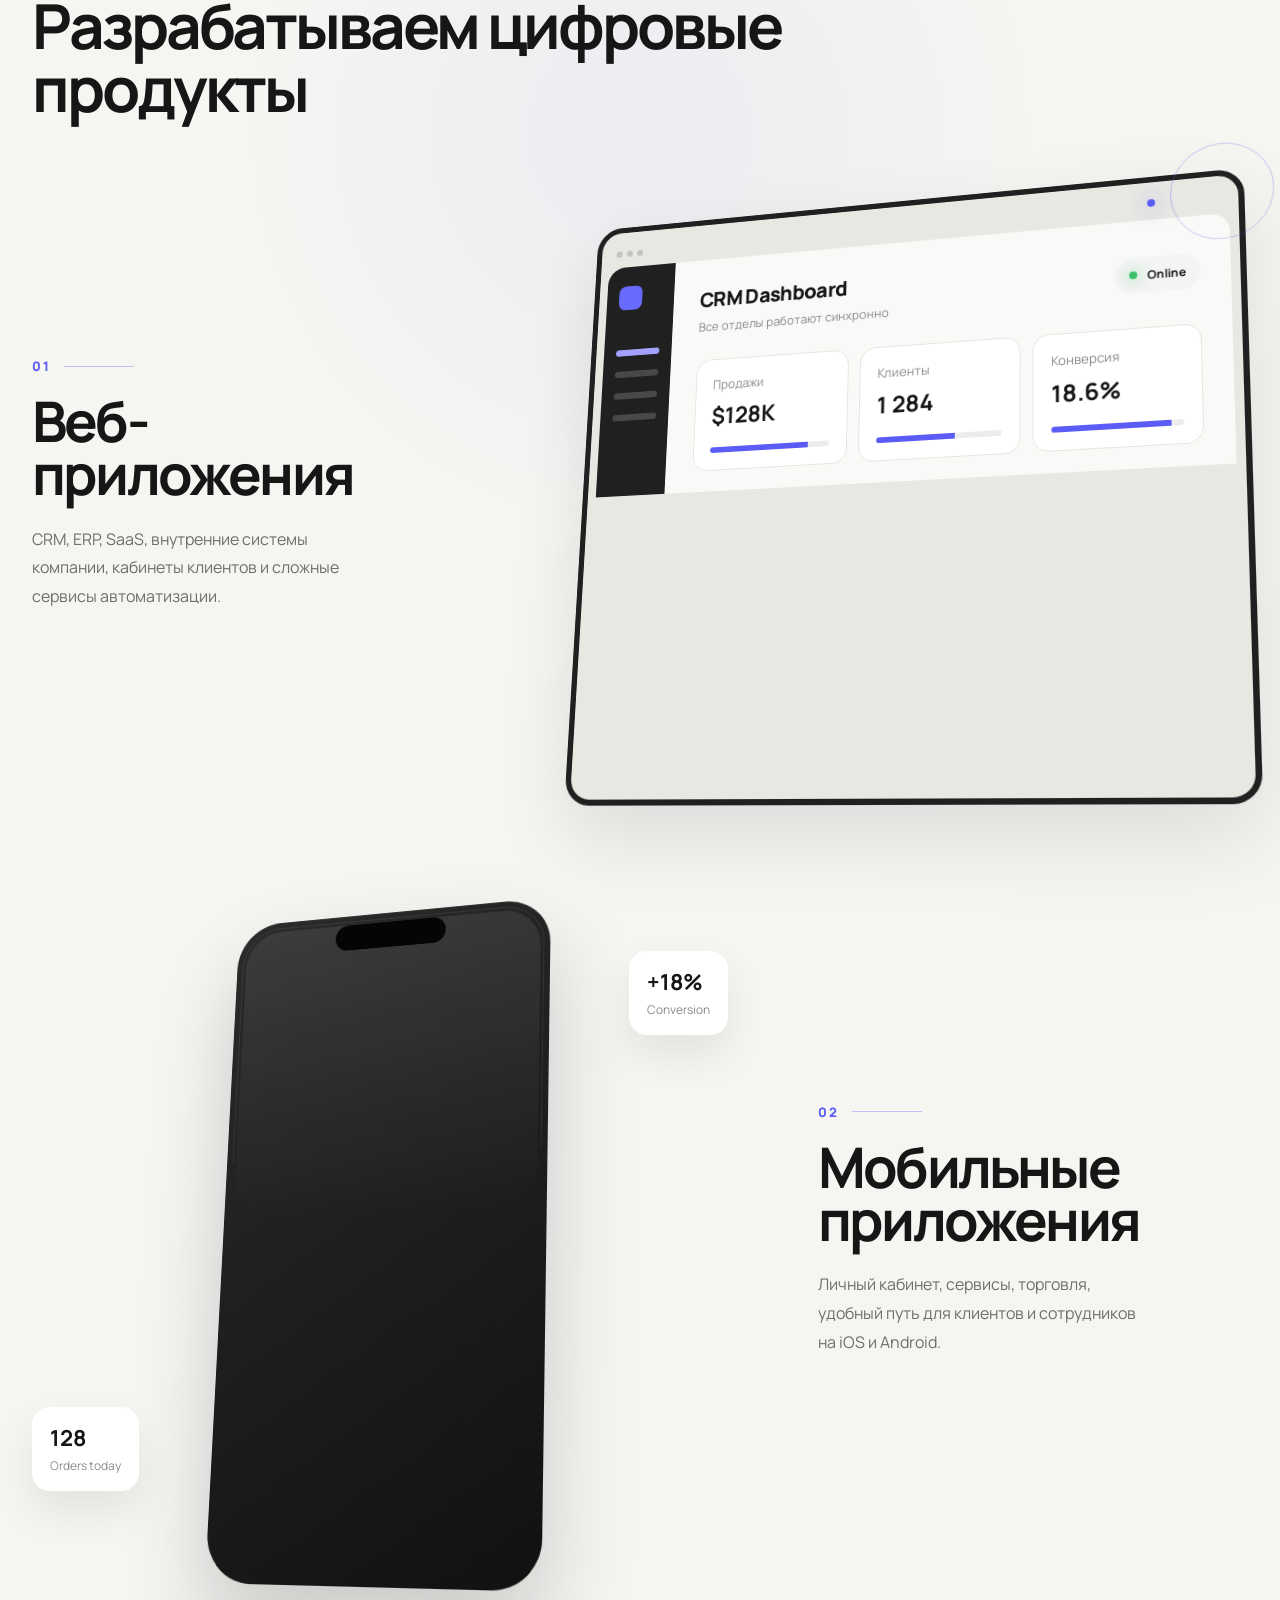
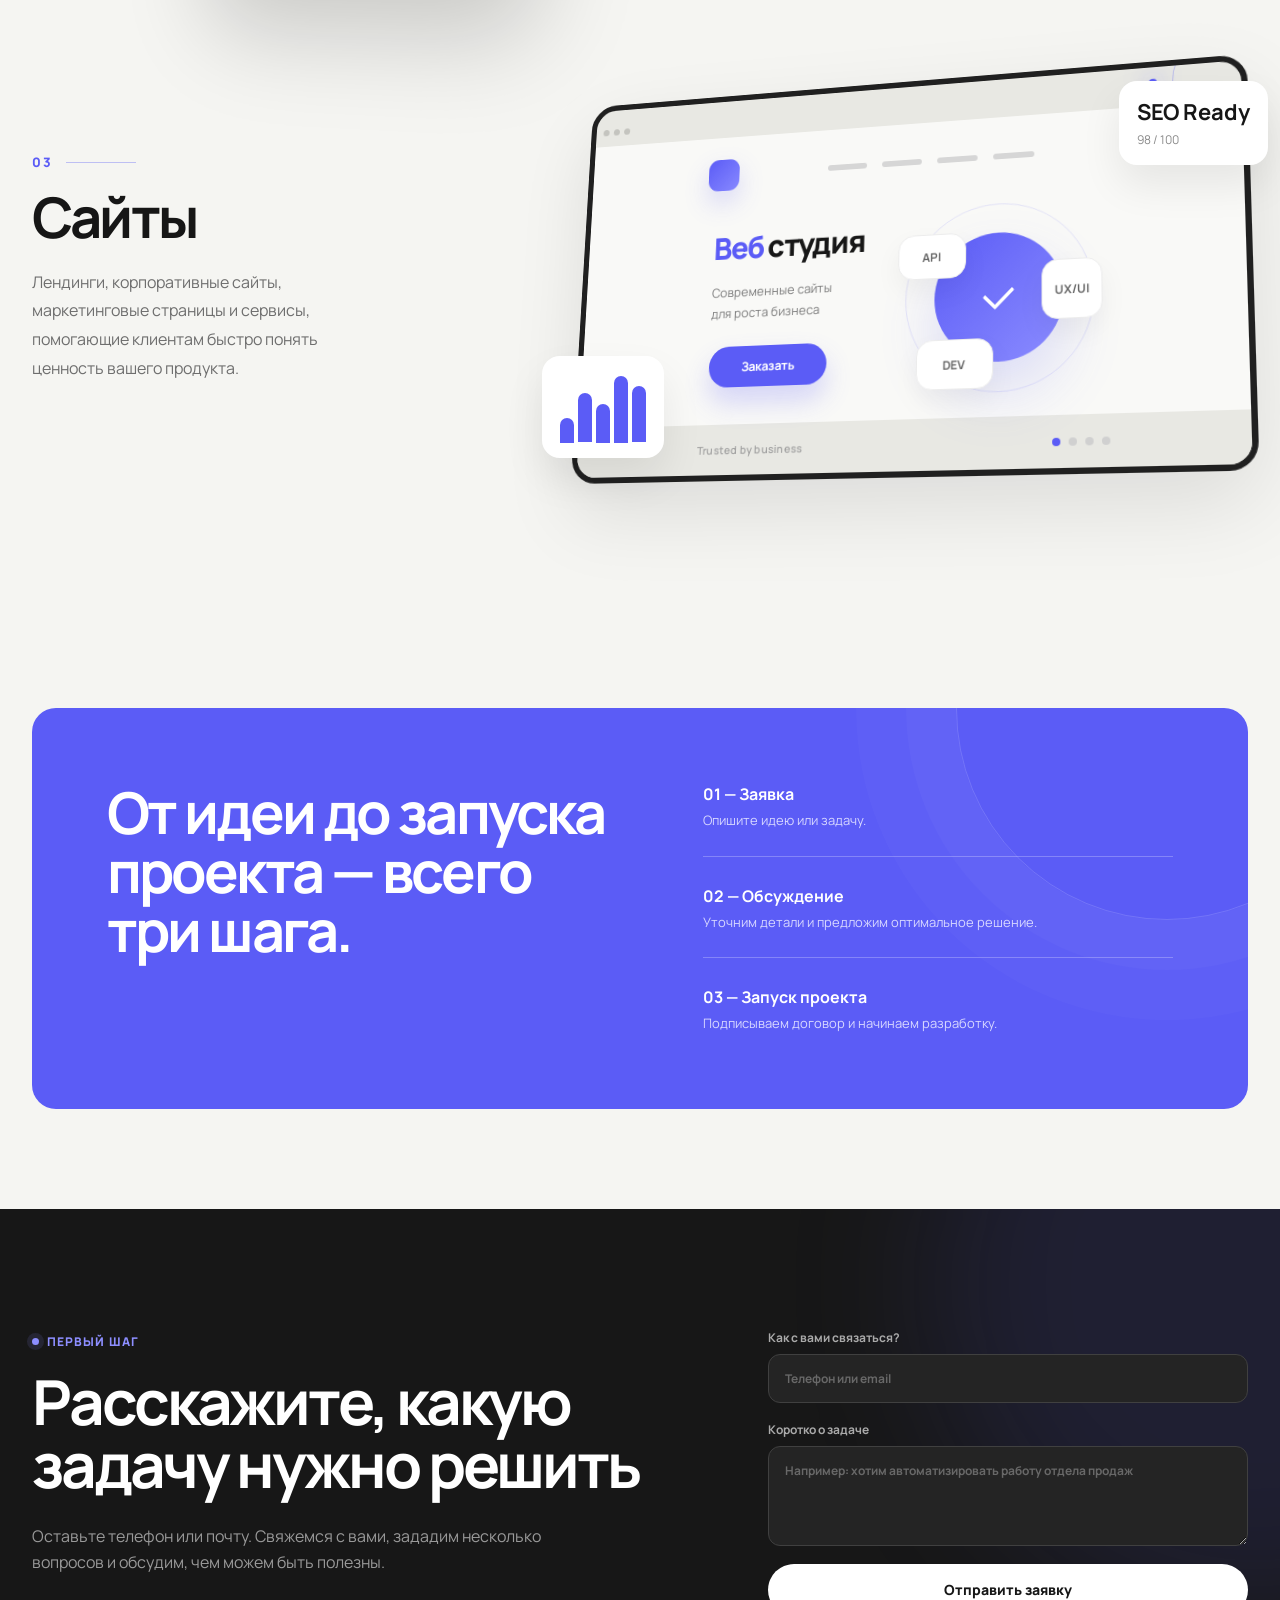
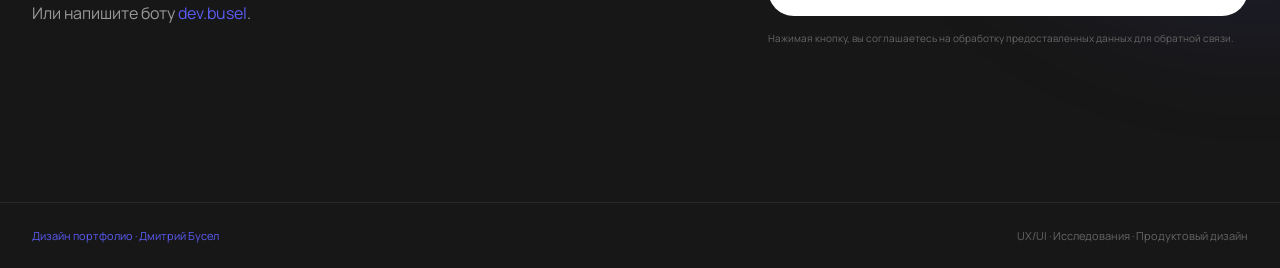
==== commit de7b6ec2: "a" ====
--- a/index.html
+++ b/index.html
@@ -18,7 +18,7 @@
   <meta name="format-detection" content="telephone=no">
 
   <link rel="canonical" href="https://dev.busel.kz/">
-  <link rel="icon" href="favicon.ico" type="image/x-icon">
+  <link rel="icon" href="./favicon.ico" type="image/x-icon">
   <link rel="apple-touch-icon" href="apple-touch-icon.svg">
 
   <!-- Open Graph -->
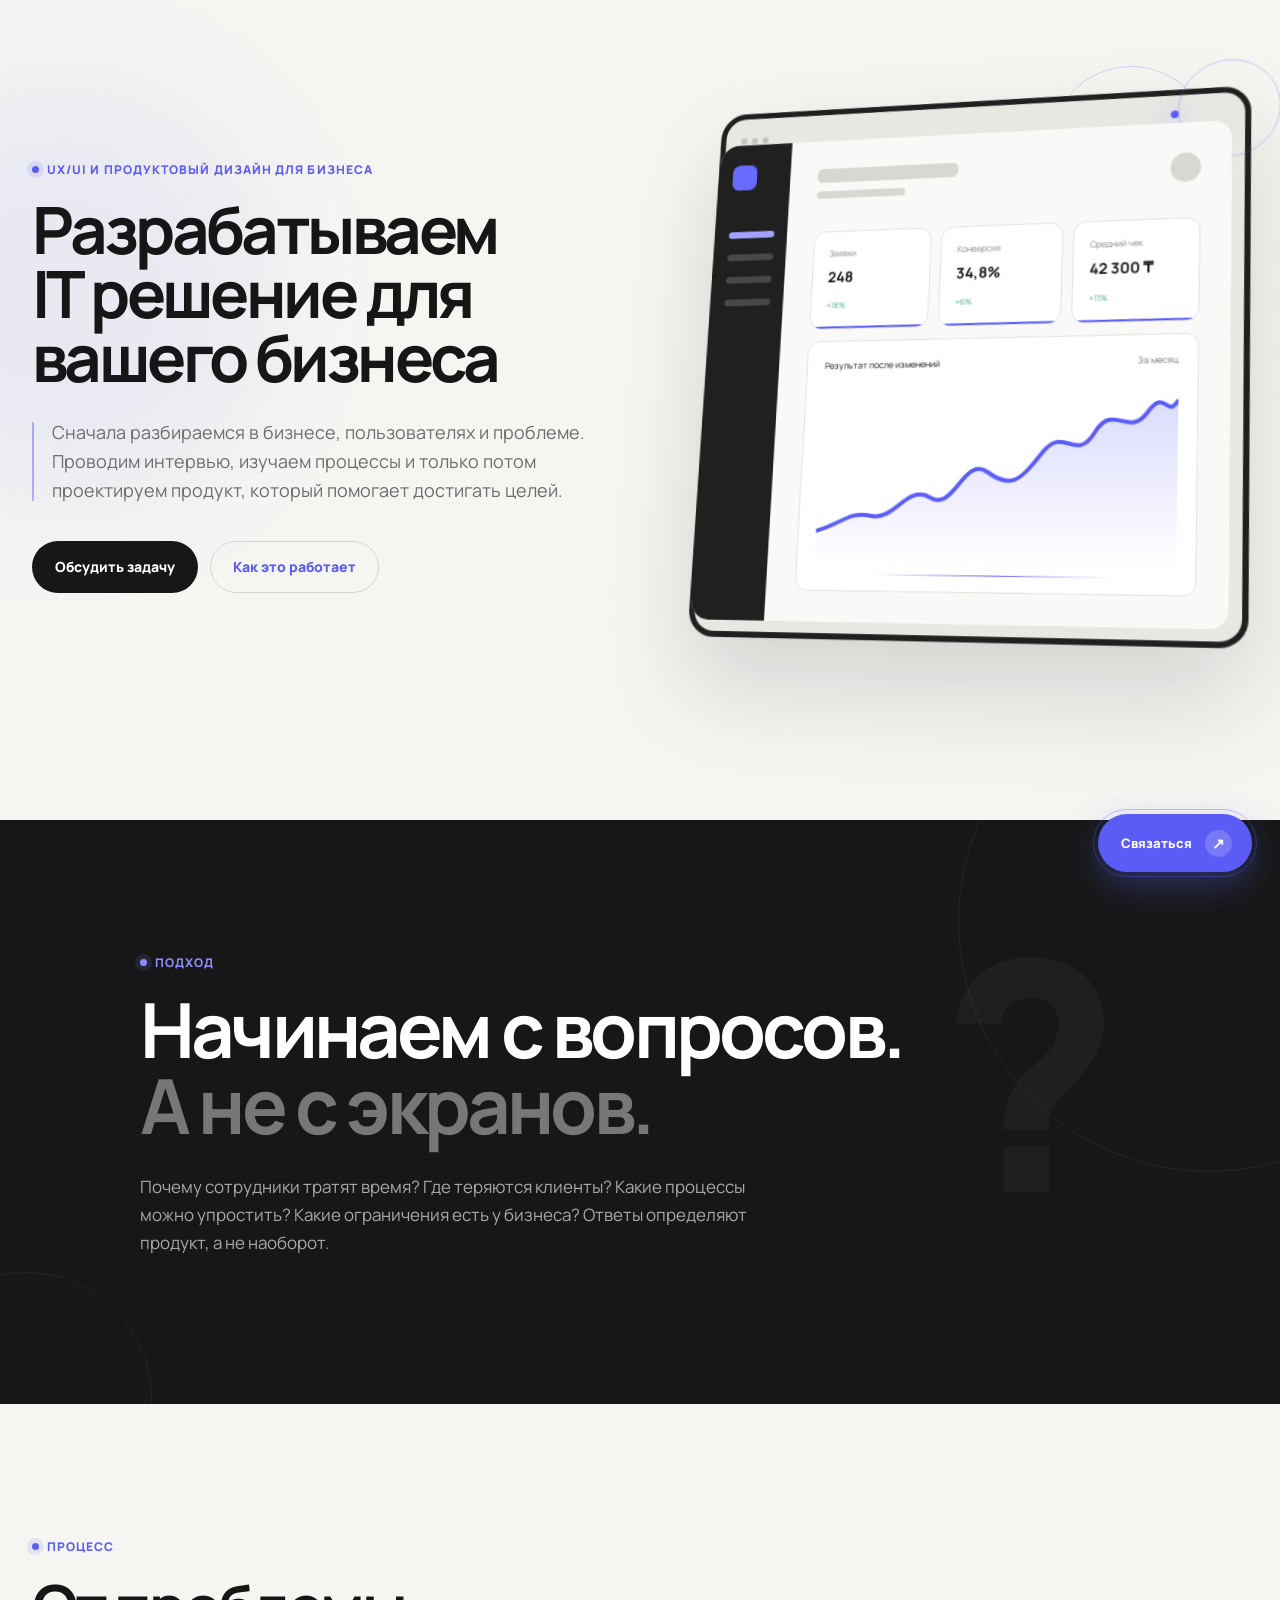
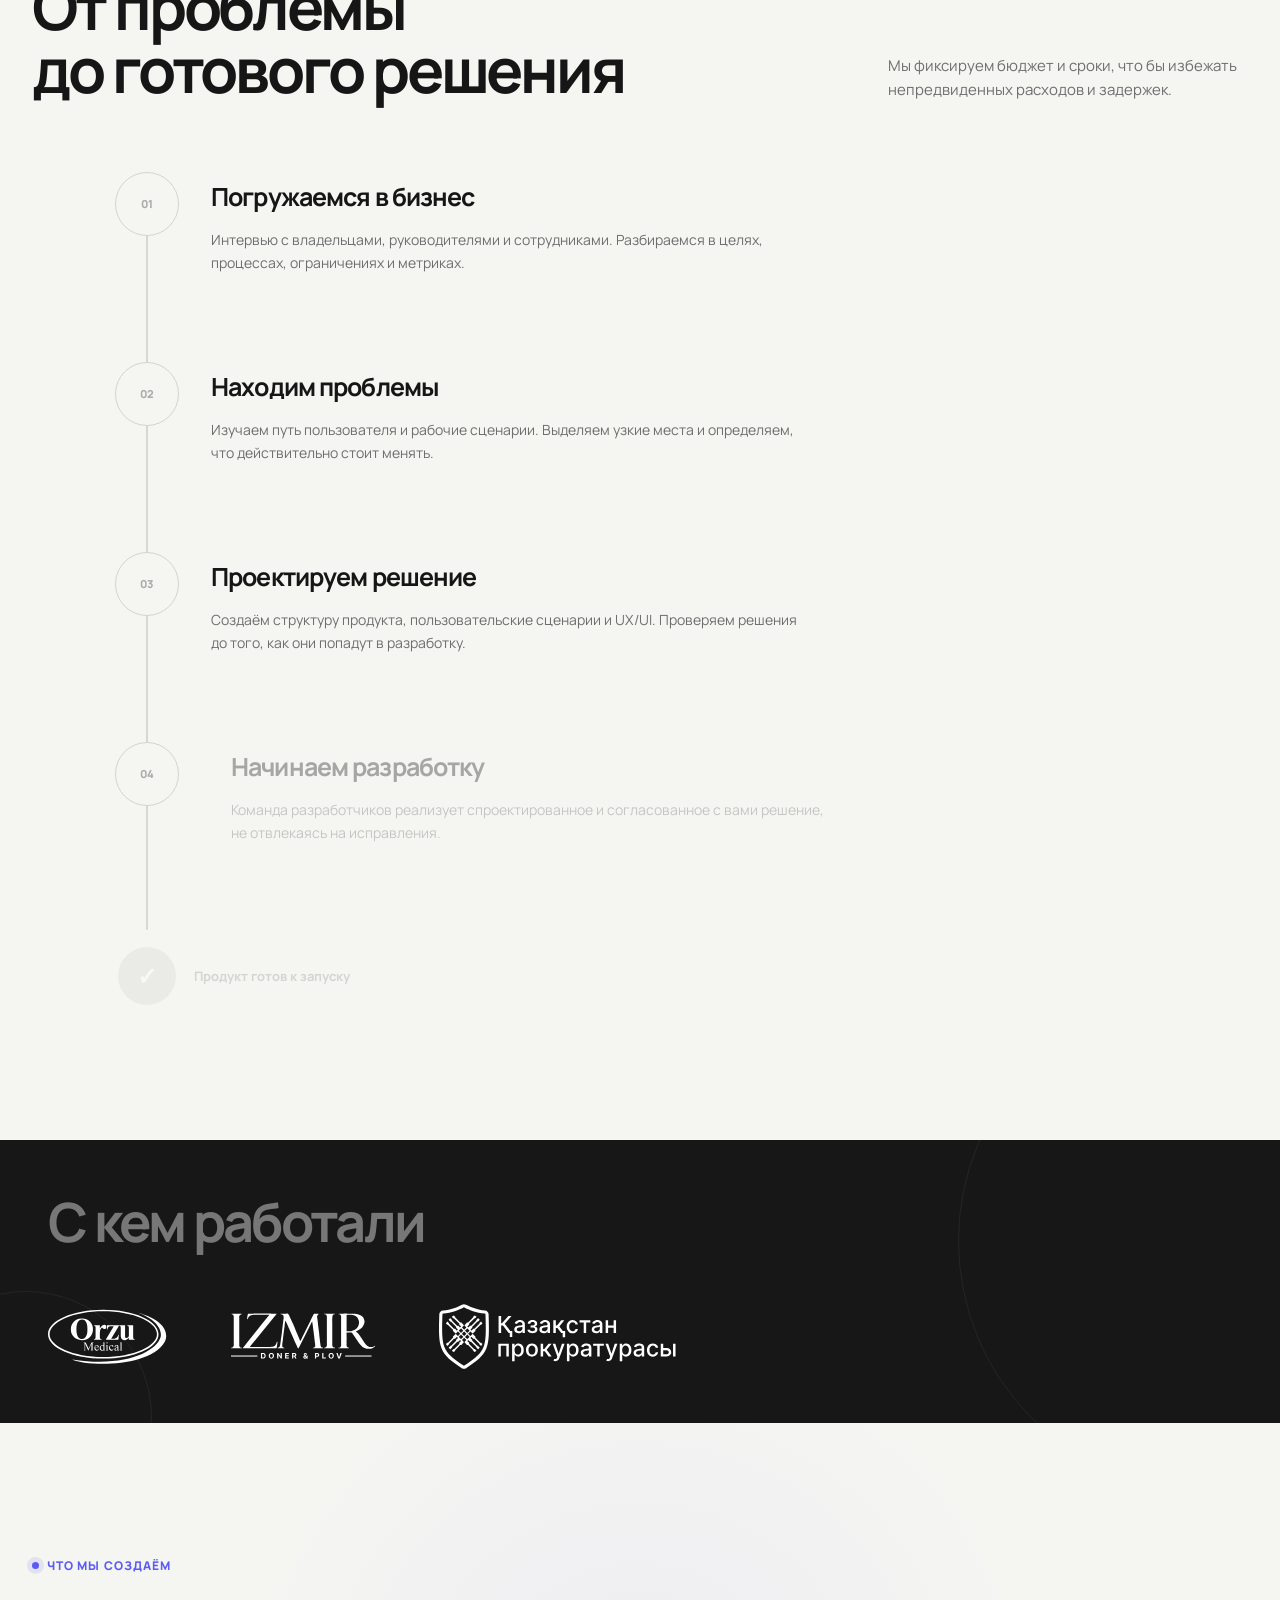
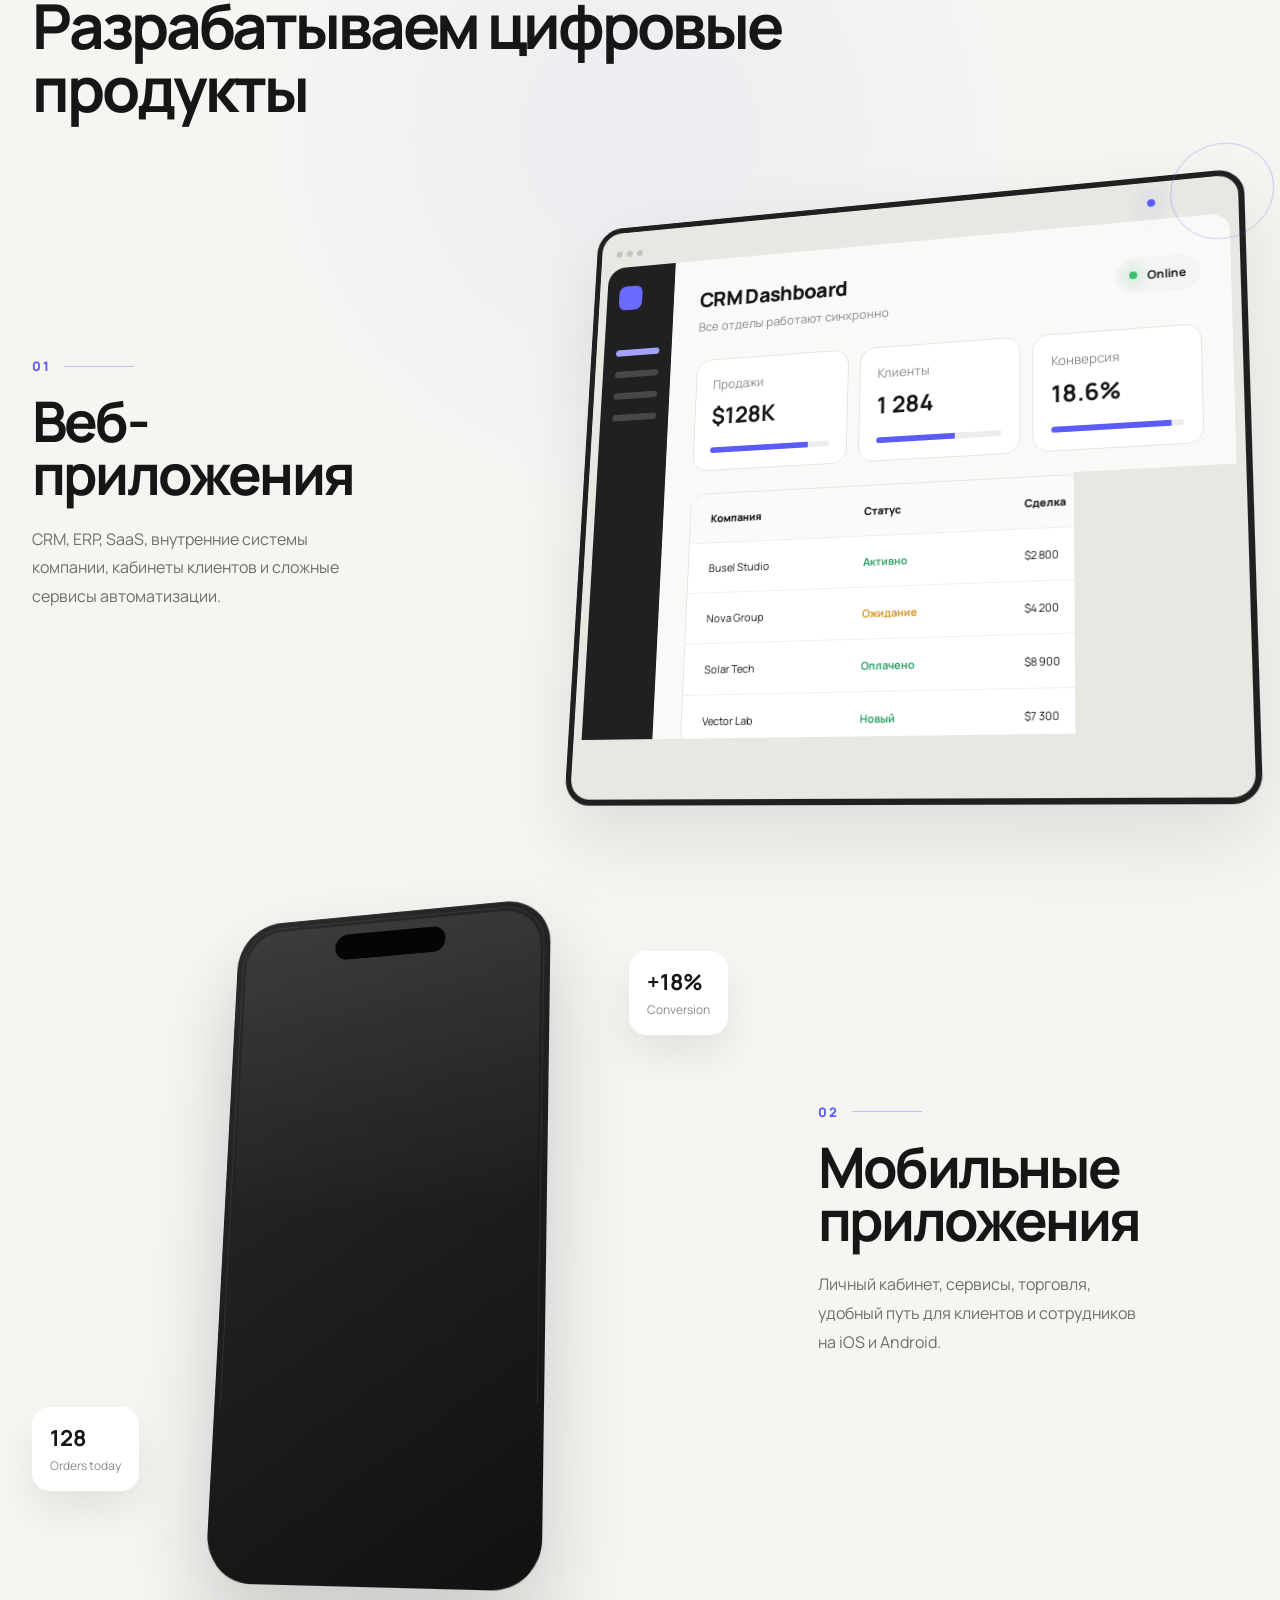
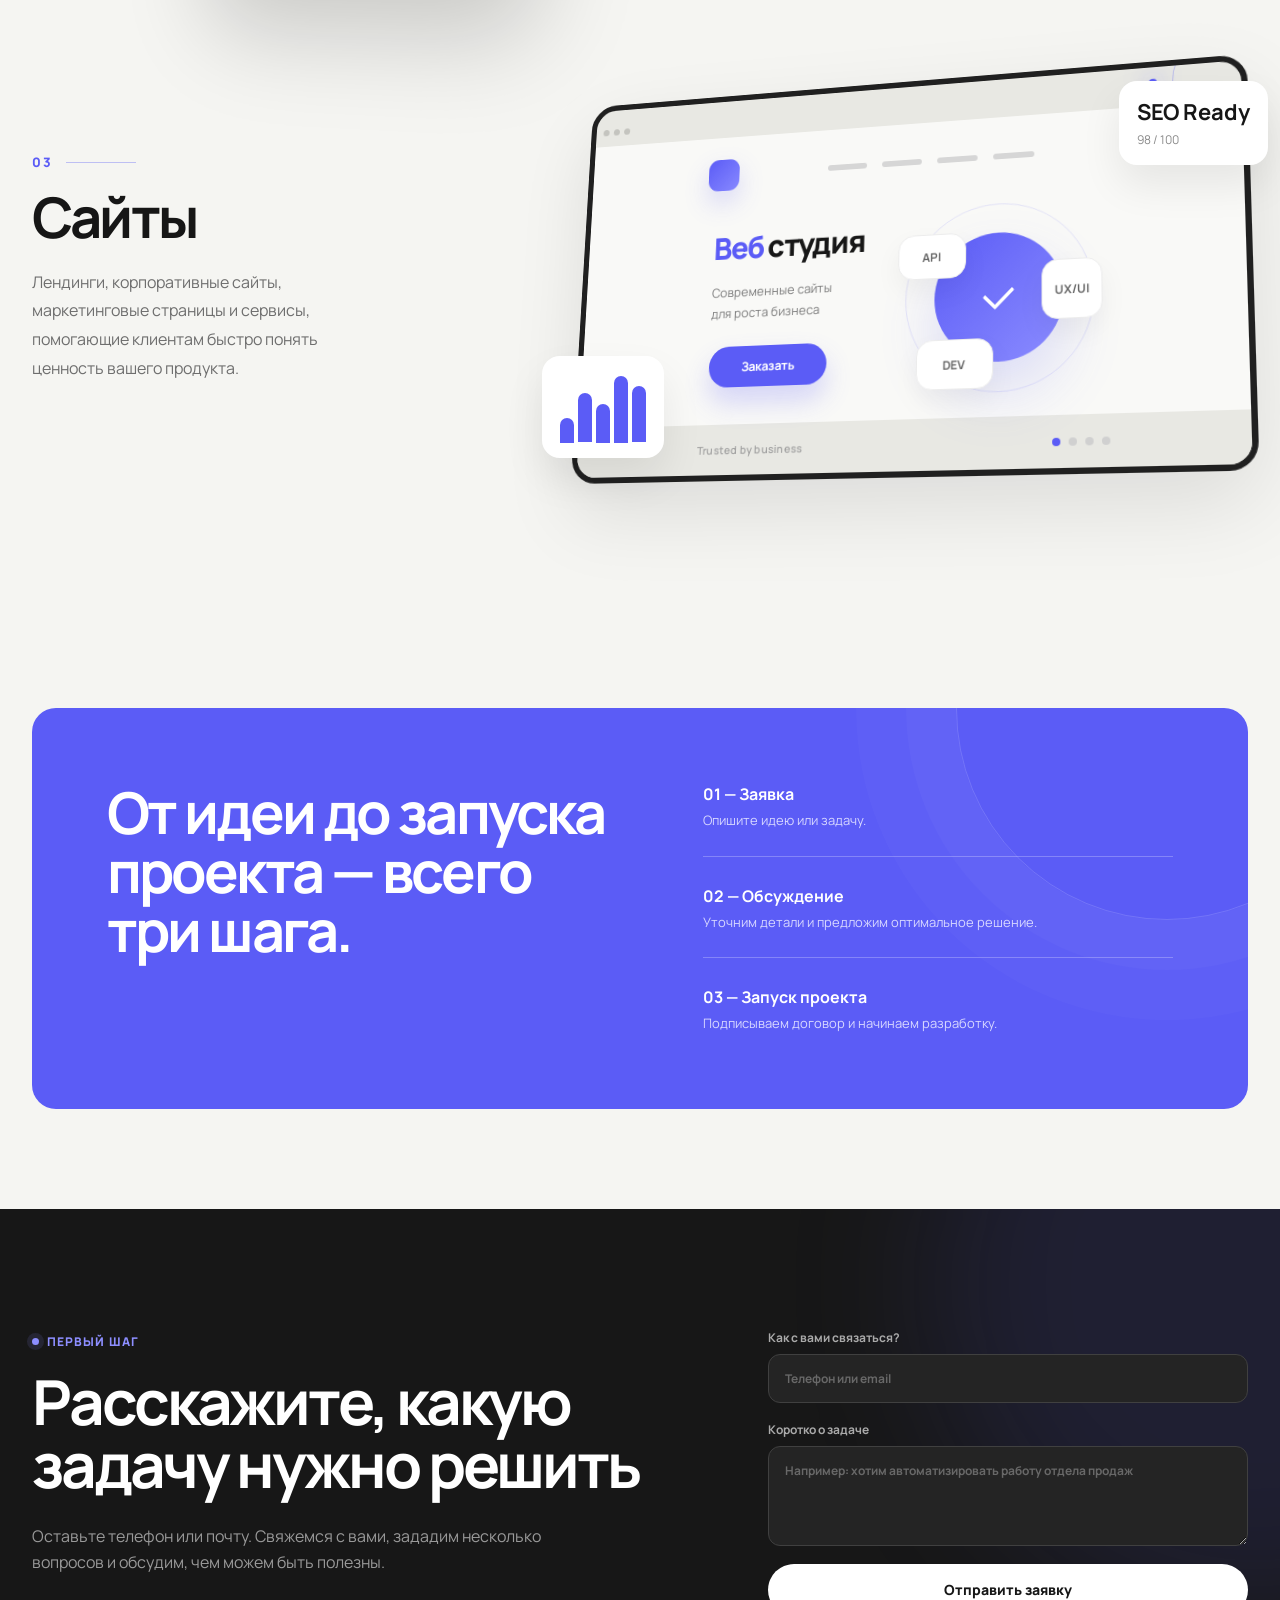
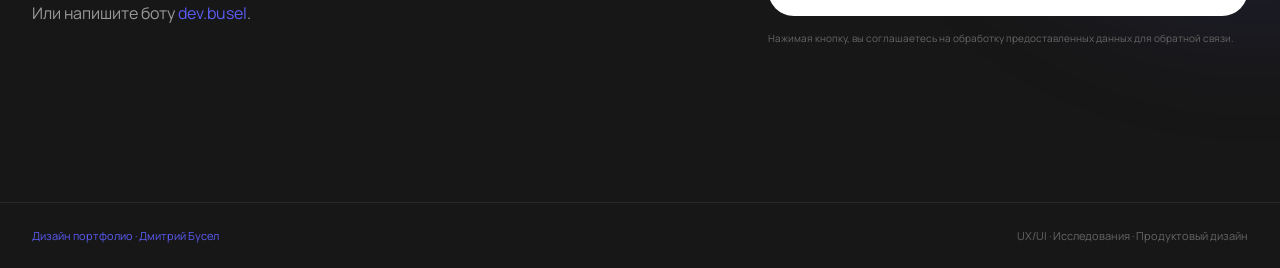
==== commit 6d21a781: "upd" ====
--- a/index.html
+++ b/index.html
@@ -18,7 +18,7 @@
   <meta name="format-detection" content="telephone=no">
 
   <link rel="canonical" href="https://dev.busel.kz/">
-  <link rel="icon" href="./favicon.ico" type="image/x-icon">
+  <link rel="icon" href="https://dev.busel.kz/favicon.ico" type="image/x-icon">
   <link rel="apple-touch-icon" href="apple-touch-icon.svg">
 
   <!-- Open Graph -->
--- a/style.css
+++ b/style.css
@@ -2159,7 +2159,7 @@
     position: absolute;
 
     left: 50%;
-    top: 10px;
+    top: 20px;
 
     transform: translateX(-50%);
 
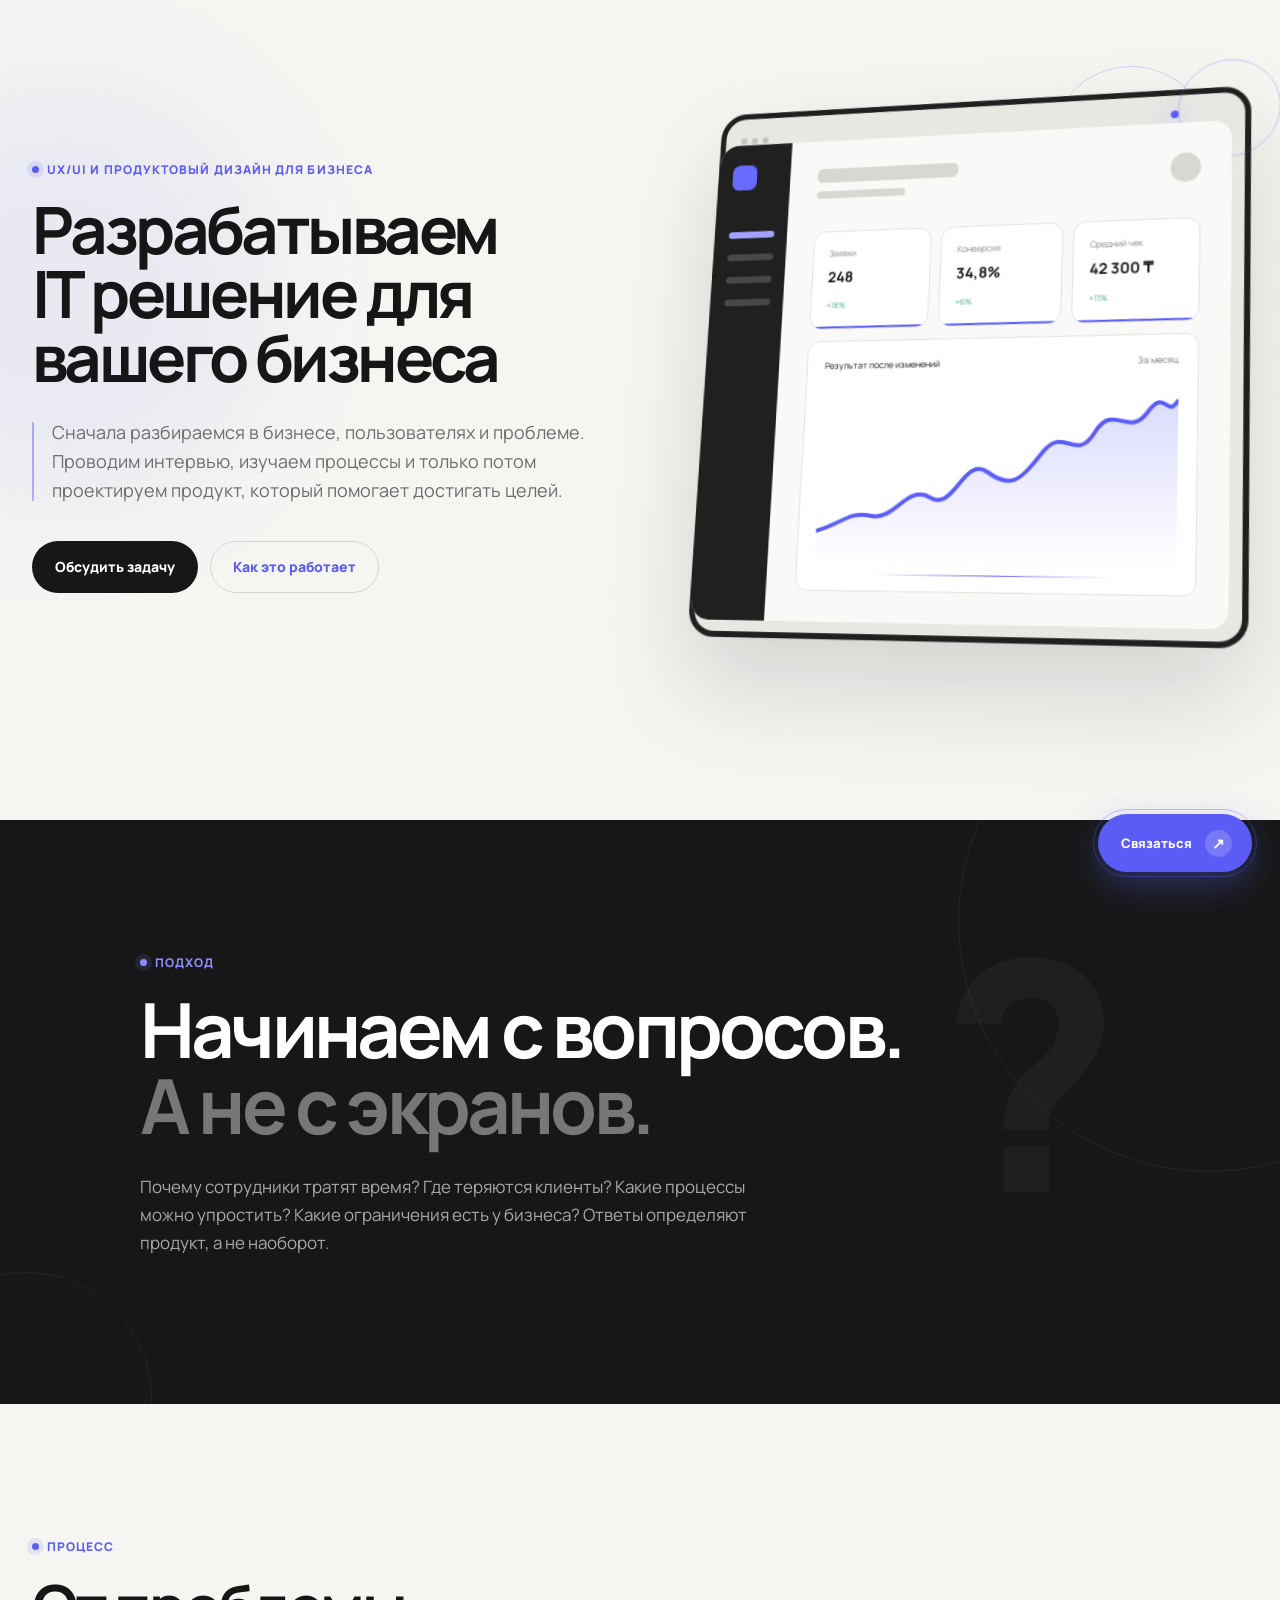
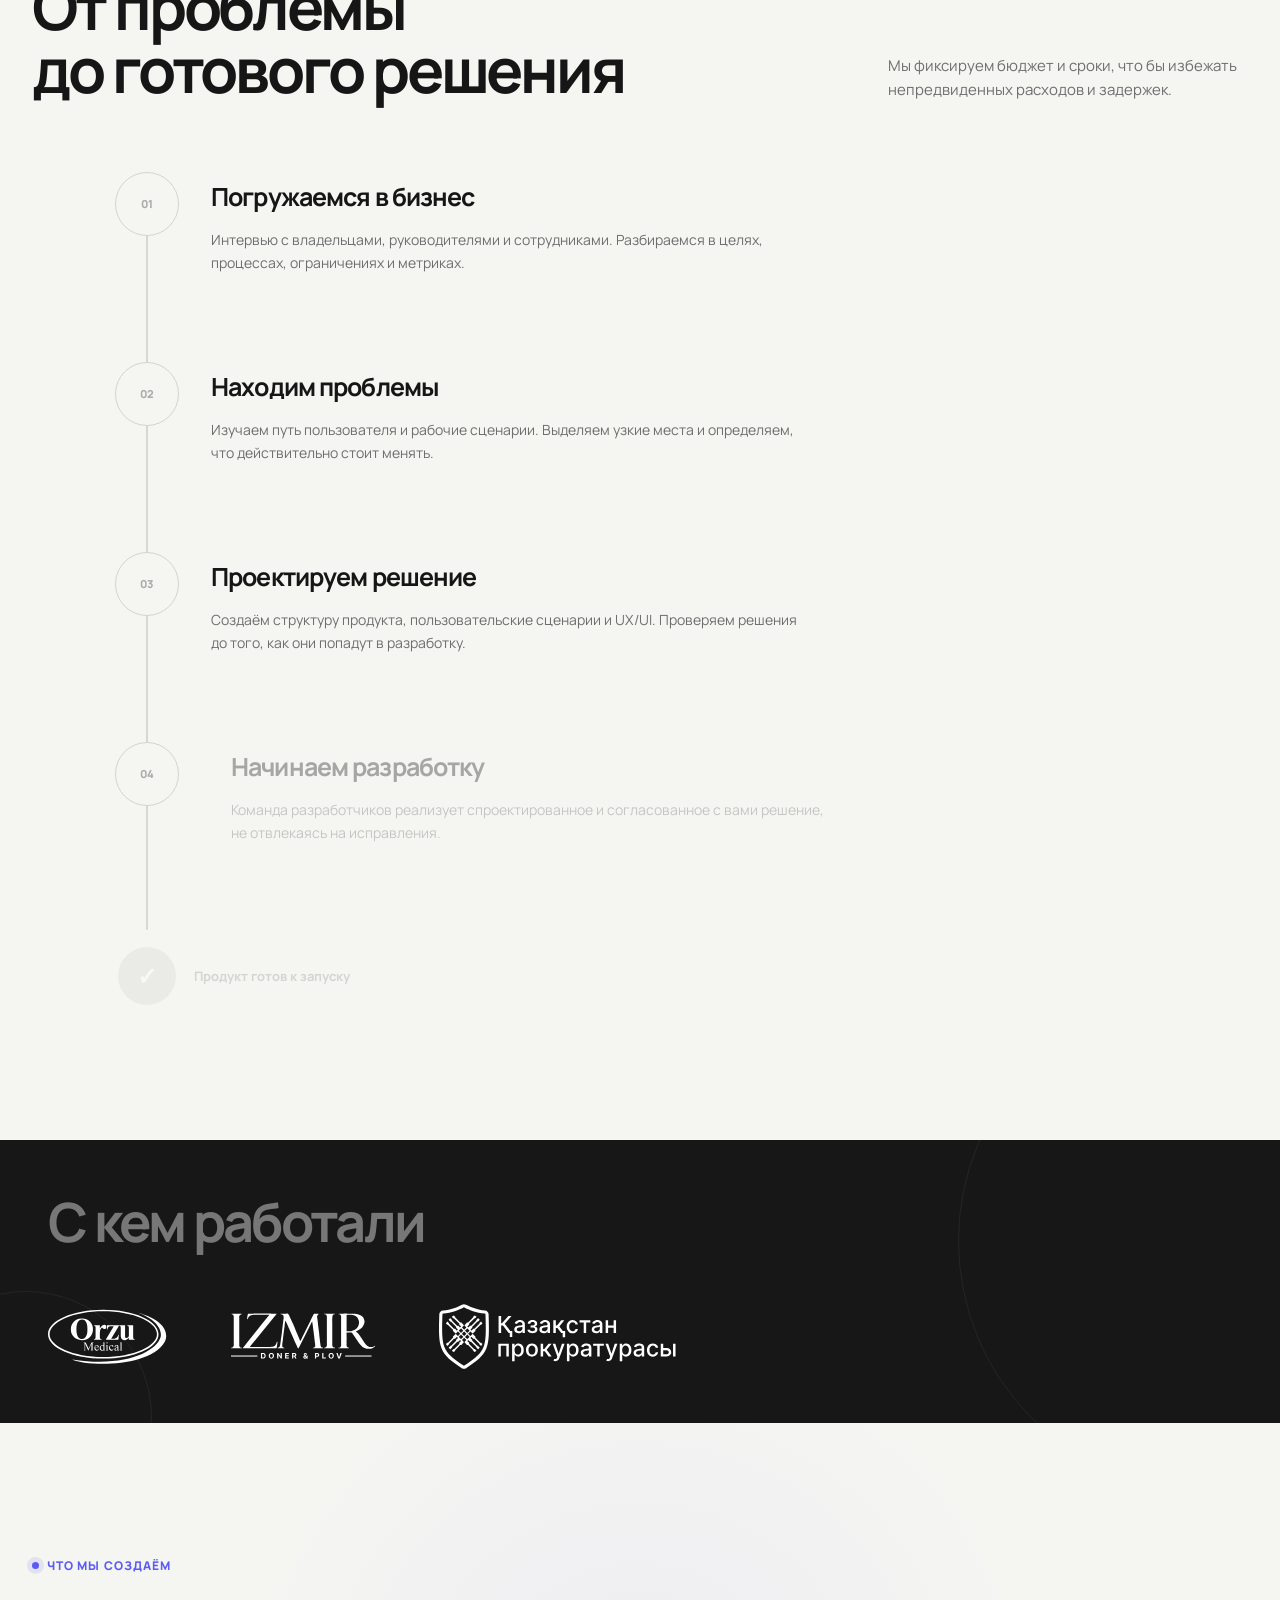
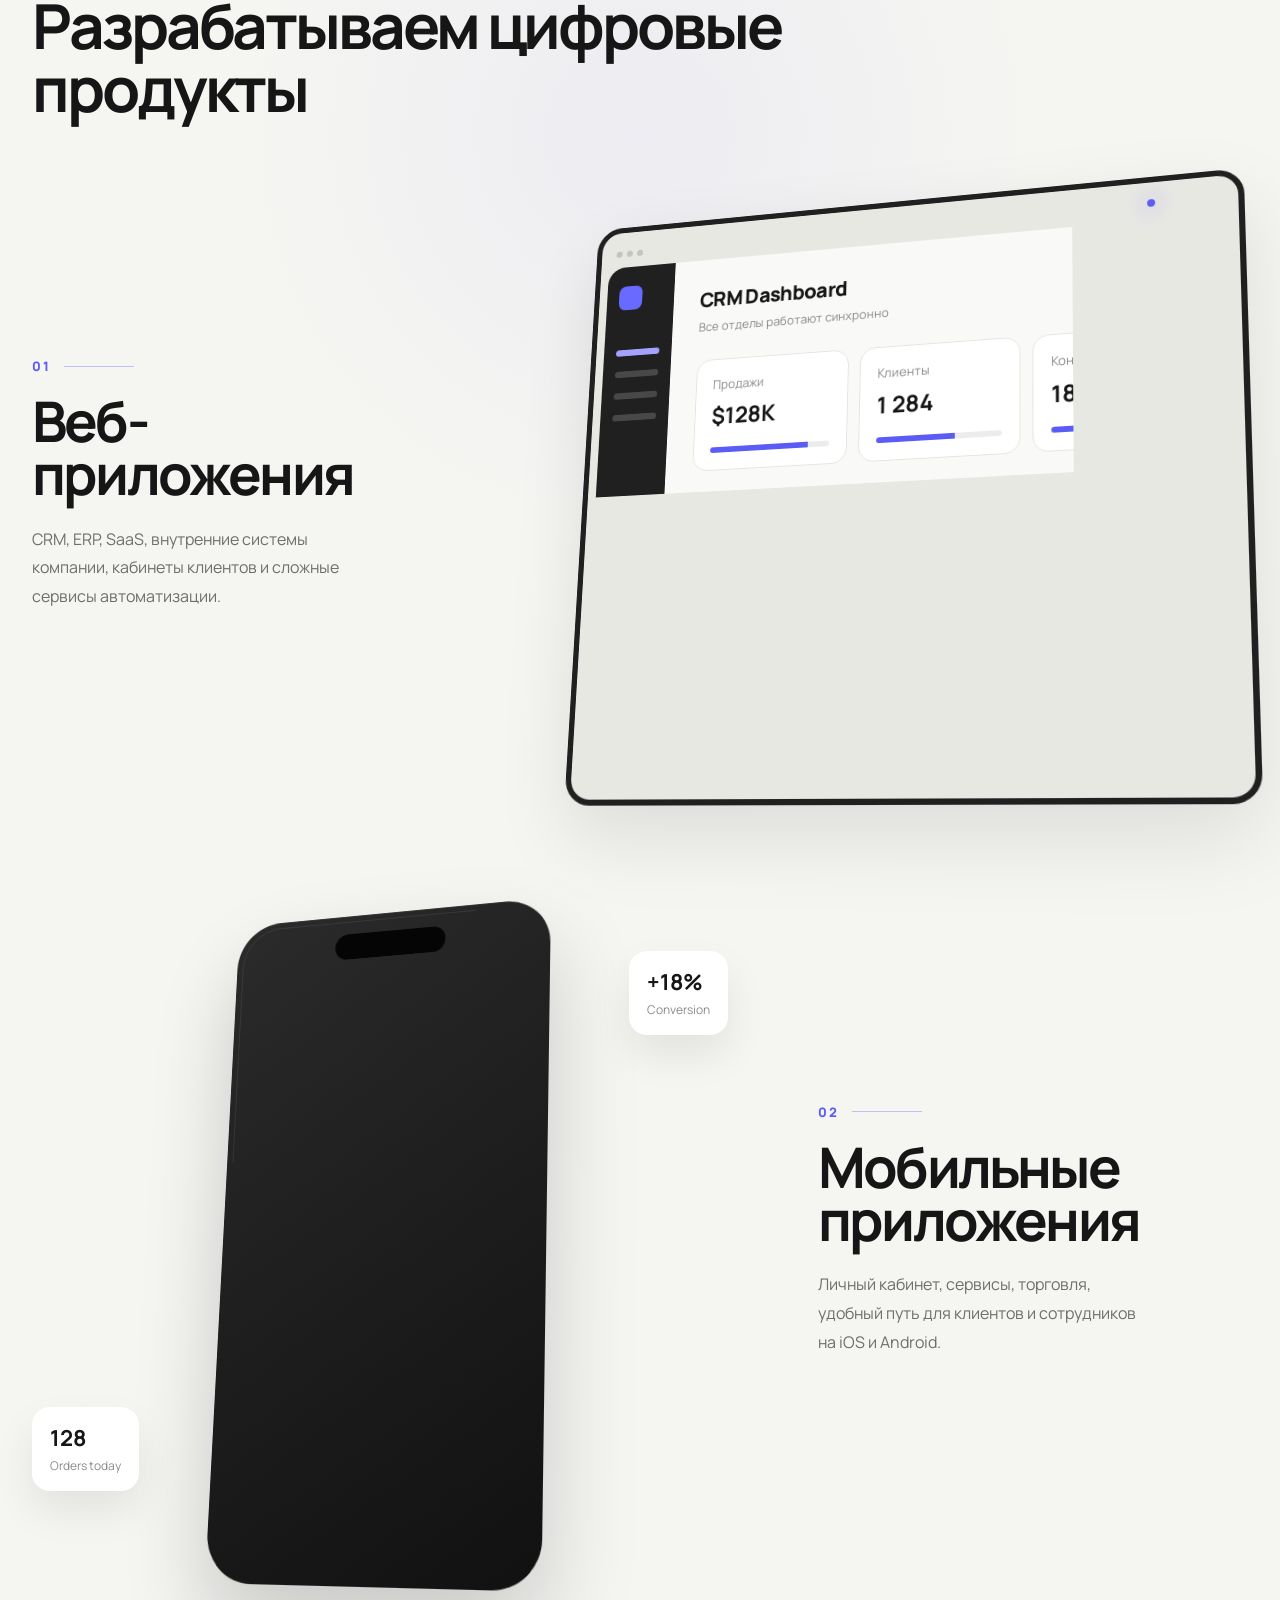
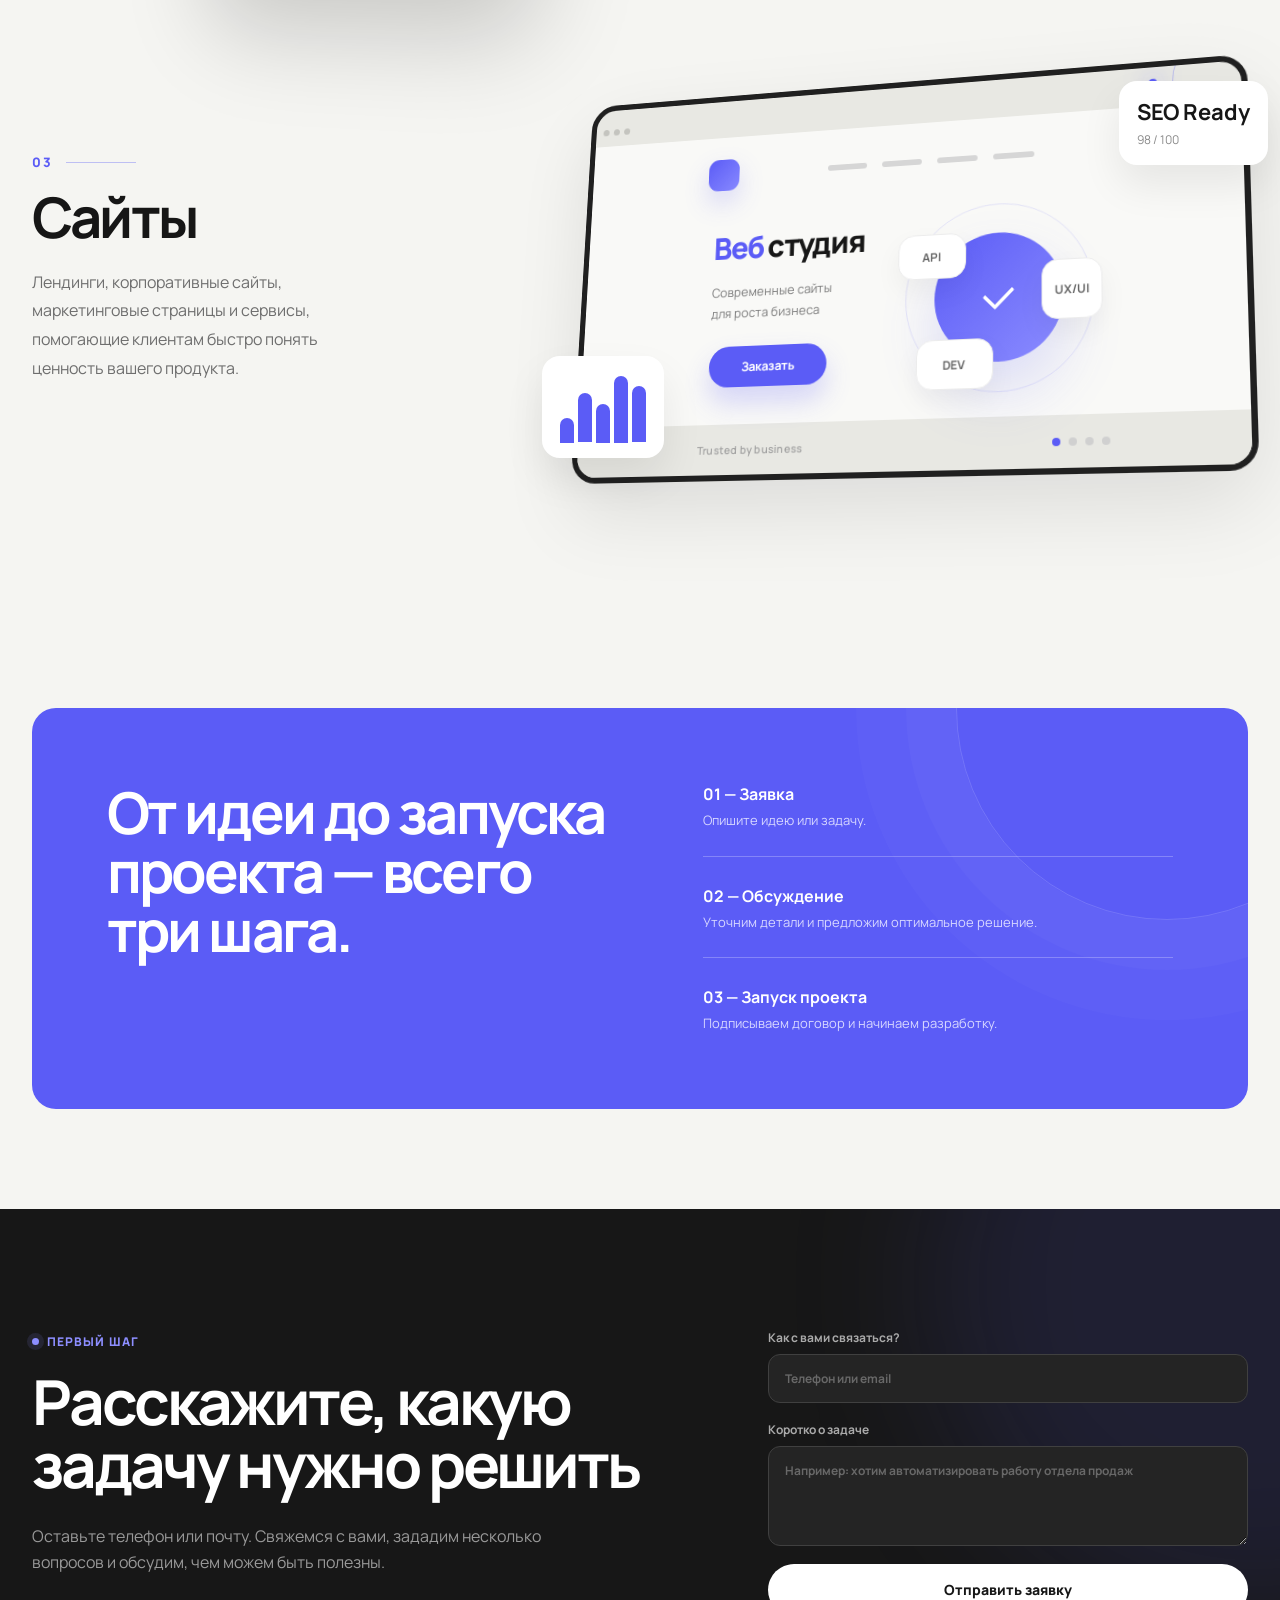
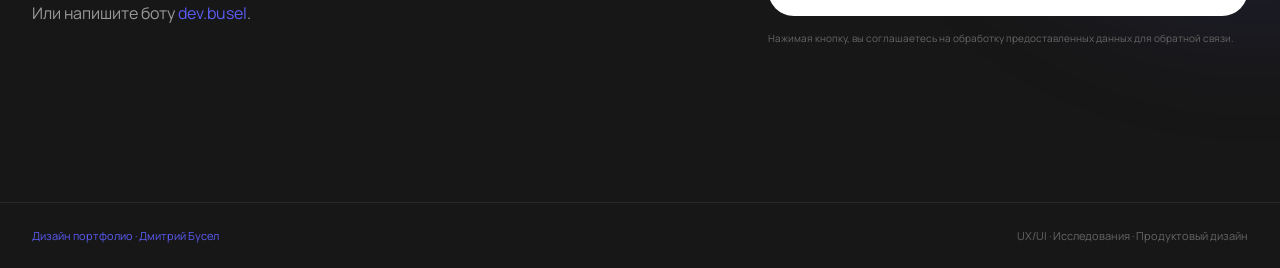
==== commit b4a55c86: "upd" ====
--- a/index.html
+++ b/index.html
@@ -40,6 +40,17 @@
     content="UX/UI и продуктовый дизайн на основе интервью, исследования процессов и реальных бизнес-задач.">
   <meta name="twitter:image" content="https://dev.busel.kz/og-cover.svg">
   <meta name="twitter:image:alt" content="Продукт под задачу — разработка IT решений для бизнеса">
+
+  
+<!-- Google tag (gtag.js) -->
+<script async src="https://www.googletagmanager.com/gtag/js?id=G-TS1XDP6YHL"></script>
+<script>
+  window.dataLayer = window.dataLayer || [];
+  function gtag(){dataLayer.push(arguments);}
+  gtag('js', new Date());
+
+  gtag('config', 'G-TS1XDP6YHL');
+</script>
 
   <!-- Yandex.Metrika counter -->
   <script type="text/javascript">
--- a/style.css
+++ b/style.css
@@ -496,12 +496,8 @@
 }
 
 @media (max-width: 650px) {
-    .container,
-    .header {
+    .container {
         width: min(calc(100% - 36px), var(--container));
-    }
-    .header {
-        height: 68px;
     }
     .nav {
         display: none;
@@ -789,9 +785,6 @@
 .hero h1 {
     text-wrap: balance;
 }
-.hero h1 .word-accent {
-    color: var(--accent);
-}
 
 .hero-text {
     position: relative;
@@ -1114,21 +1107,6 @@
     width: auto;
 }
 
-.partner-badge {
-    display: inline-flex;
-    align-items: center;
-    justify-content: center;
-    min-width: 88px;
-    height: 32px;
-    padding: 0 12px;
-    border-radius: 10px;
-    background: rgba(255, 255, 255, 0.12);
-    color: rgba(255, 255, 255, 0.92);
-    font-size: 13px;
-    font-weight: 700;
-    border: 1px solid rgba(255, 255, 255, 0.16);
-}
-
 .partners-block {
     display: flex;
     flex-direction:column;
@@ -1153,21 +1131,6 @@
     flex: 1 1 auto;
     width: 100%;
     flex-wrap: wrap;
-}
-
-.partner-badge {
-    display: inline-flex;
-    align-items: center;
-    justify-content: center;
-    min-width: 88px;
-    height: 32px;
-    padding: 0 12px;
-    border-radius: 10px;
-    background: rgba(255, 255, 255, 0.12);
-    color: rgba(255, 255, 255, 0.92);
-    font-size: 13px;
-    font-weight: 700;
-    border: 1px solid rgba(255, 255, 255, 0.16);
 }
 
 
@@ -1562,11 +1525,6 @@
     min-height: 560px;
 }
 
-.product-preview .dashboard-site {
-    min-height: 490px;
-    border-radius: 0%;
-}
-
 .site .window {
   padding: 9px 0px 0px 0px;
   overflow: hidden;
@@ -1696,126 +1654,6 @@
     }
 }
 
-.mobile-dashboard {
-    align-items: center;
-    justify-content: center;
-    padding: 24px;
-    background: linear-gradient(135deg, #f7f5ff 0%, #f5f1ff 100%);
-}
-
-.mobile-frame {
-    width: min(100%, 290px);
-    padding: 18px;
-    border: 1px solid #e6e0f4;
-    border-radius: 30px;
-    background: white;
-    box-shadow: 0 24px 60px rgba(62, 48, 121, 0.12);
-}
-
-.mobile-top {
-    display: flex;
-    align-items: center;
-    justify-content: space-between;
-    margin-bottom: 14px;
-}
-
-.mobile-status {
-    display: flex;
-    align-items: center;
-    gap: 8px;
-    font-size: 11px;
-    font-weight: 700;
-    color: #5b5b68;
-}
-
-.mobile-hero {
-    padding: 14px 0 8px;
-}
-
-.mobile-card {
-    padding: 14px;
-    border-radius: 16px;
-    background: linear-gradient(135deg, #f4f3ff, #eef4ff);
-    border: 1px solid #e2e4f8;
-}
-
-.mobile-card strong {
-    display: block;
-    margin: 8px 0 4px;
-    font-size: 15px;
-    letter-spacing: -0.03em;
-}
-
-.mobile-card p {
-    margin: 0;
-    color: #6b6d82;
-    font-size: 11px;
-    line-height: 1.5;
-}
-
-.mobile-pill {
-    display: inline-flex;
-    align-items: center;
-    padding: 4px 8px;
-    border-radius: 999px;
-    background: #ffffff;
-    color: var(--accent);
-    font-size: 10px;
-    font-weight: 800;
-    text-transform: uppercase;
-    letter-spacing: 0.08em;
-}
-
-.mobile-grid {
-    grid-template-columns: 1fr 1fr;
-    gap: 8px;
-    margin-top: 14px;
-}
-
-.mobile-grid .metric {
-    padding: 12px;
-}
-
-.mobile-grid .metric strong {
-    font-size: 13px;
-}
-
-.mobile-chart-card {
-    padding: 14px;
-}
-
-.mobile-bars {
-    display: flex;
-    align-items: end;
-    gap: 8px;
-    height: 92px;
-    margin-top: 12px;
-}
-
-.mobile-bars span {
-    flex: 1;
-    border-radius: 999px 999px 6px 6px;
-    background: linear-gradient(180deg, #8d8eff 0%, #5b5cf6 100%);
-    animation: mobileBar 1.2s ease-in-out infinite alternate;
-}
-
-.mobile-bars span:nth-child(2) {
-    height: 58%;
-    animation-delay: 0.1s;
-}
-.mobile-bars span:nth-child(3) {
-    height: 74%;
-    animation-delay: 0.2s;
-}
-.mobile-bars span:nth-child(4) {
-    height: 88%;
-    animation-delay: 0.3s;
-}
-.mobile-bars span:nth-child(5) {
-    height: 62%;
-    animation-delay: 0.4s;
-}
-
 @keyframes mobileBar {
     from {
         transform: scaleY(0.9);
@@ -1825,22 +1663,6 @@
         transform: scaleY(1.05);
         opacity: 1;
     }
-}
-
-.site-dashboard {
-    align-items: center;
-    justify-content: center;
-    padding: 24px;
-    background: linear-gradient(135deg, #f5f8ff 0%, #f8f4ff 100%);
-}
-
-.site-frame {
-    width: 100%;
-    padding: 18px;
-    border: 1px solid #e3e4ea;
-    border-radius: 24px;
-    background: white;
-    box-shadow: 0 24px 60px rgba(27, 48, 86, 0.1);
 }
 
 .site-nav {
@@ -1850,18 +1672,6 @@
     margin-bottom: 16px;
 }
 
-.site-nav-links {
-    display: flex;
-    gap: 8px;
-}
-
-.site-nav-links span {
-    width: 14px;
-    height: 5px;
-    border-radius: 999px;
-    background: #d7dbe7;
-}
-
 .site-hero {
     display: grid;
 
@@ -1870,52 +1680,6 @@
     align-items: center;
 
     gap: clamp(18px, 3vw, 36px);
-}
-
-.site-cta {
-    width: 58px;
-    height: 58px;
-    border-radius: 18px;
-    background: linear-gradient(135deg, var(--accent), #8d8eff);
-    box-shadow: 0 16px 30px rgba(91, 92, 246, 0.18);
-}
-
-.site-grid {
-    grid-template-columns: repeat(3, 1fr);
-    gap: 8px;
-    margin-top: 8px;
-}
-
-.site-grid .metric {
-    padding: 12px;
-}
-
-.site-grid .metric strong {
-    font-size: 13px;
-}
-
-.site-chart-card {
-    padding: 14px;
-}
-
-.site-hero-preview {
-    display: flex;
-    align-items: end;
-    gap: 10px;
-    height: 100px;
-    margin-top: 12px;
-}
-
-.site-hero-card {
-    flex: 1;
-    height: 84px;
-    border-radius: 14px;
-    background: linear-gradient(135deg, #5b5cf6, #8d8eff);
-}
-
-.site-hero-card.small {
-    height: 60px;
-    background: linear-gradient(135deg, #f0f1ff, #d9ddff);
 }
 
 @media (max-width: 650px) {
@@ -2247,28 +2011,6 @@
     background: white;
 
     animation: phoneProgress 1.8s forwards 0.8s;
-}
-
-.phone-cards {
-    display: grid;
-
-    grid-template-columns: repeat(2, 1fr);
-
-    gap: 12px;
-
-    margin: 22px 0;
-}
-
-.phone-card {
-    height: 90px;
-
-    border-radius: 20px;
-
-    background: white;
-
-    border: 1px solid #ececec;
-
-    box-shadow: 0 10px 30px rgba(0, 0, 0, 0.05);
 }
 
 .phone-list {
@@ -2422,119 +2164,6 @@
  WEBSITE
 ==============================*/
 
-.site-preview {
-    display: grid;
-    place-items: center;
-    perspective: 1800px;
-    position: relative;
-}
-
-.browser {
-    position: relative;
-
-    width: min(720px, 100%);
-    aspect-ratio: 720 / 500;
-
-    overflow: hidden;
-
-    border-radius: clamp(18px, 2vw, 28px);
-
-    background: #ecece7;
-
-    border: 1px solid #d9d9d2;
-
-    box-shadow: 0 40px 90px rgba(0, 0, 0, 0.12);
-
-    transform: rotateX(10deg) rotateY(-14deg) rotateZ(1deg);
-
-    animation: browserFloat 9s ease-in-out infinite;
-}
-
-.browser::before {
-    content: '';
-
-    position: absolute;
-
-    inset: 0;
-
-    background: linear-gradient(rgba(255, 255, 255, 0.22), transparent 45%);
-
-    pointer-events: none;
-}
-
-.browser-top {
-    height: 42px;
-
-    display: flex;
-
-    align-items: center;
-
-    gap: 7px;
-
-    padding: 0 16px;
-
-    background: #deded8;
-}
-
-.browser-top span {
-    width: 8px;
-    height: 8px;
-
-    border-radius: 50%;
-
-    background: #b9b9b3;
-}
-
-.browser-screen {
-    padding: 26px ;
-
-    background: #fafaf8;
-
-    height: calc(100% - 42px);
-}
-
-.hero-banner {
-    display: grid;
-
-    grid-template-columns: 1.2fr 1fr;
-
-    gap: 30px;
-
-    align-items: center;
-
-    padding: 30px;
-
-    border-radius: 22px;
-
-    background: white;
-
-    border: 1px solid #ecece5;
-}
-
-.hero-copy .hero-line {
-    height: 10px;
-
-    margin-bottom: 14px;
-
-    border-radius: 20px;
-
-    background: #d8d8d3;
-}
-
-.hero-line.large {
-    width: 90%;
-
-    height: 18px;
-}
-
-.hero-line {
-    width: 72%;
-}
-
-.hero-line.short {
-    width: 50%;
-}
-
 .hero-copy button {
     margin-top: 18px;
 
@@ -2547,107 +2176,6 @@
     border-radius: 999px;
 
     background: #5b5cf6;
-}
-
-.hero-image {
-    display: grid;
-
-    place-items: center;
-}
-
-.blob {
-    width: 180px;
-    height: 180px;
-
-    border-radius: 40px;
-
-    background: linear-gradient(135deg, #5b5cf6, #8b8cff);
-
-    transform: rotate(18deg);
-
-    animation: blobSpin 10s ease-in-out infinite;
-}
-
-.site-grid {
-    display: grid;
-
-    grid-template-columns: repeat(3, 1fr);
-
-    gap: 16px;
-
-    margin-top: 22px;
-}
-
-.site-box {
-    height: 130px;
-
-    border-radius: 18px;
-
-    background: white;
-
-    border: 1px solid #ecece5;
-
-    box-shadow: 0 10px 25px rgba(0, 0, 0, 0.04);
-}
-
-.site-box.tall {
-    grid-row: span 2;
-
-    height: 276px;
-}
-
-.site-box.wide {
-    grid-column: span 2;
-}
-
-.browser-popup {
-    position: absolute;
-
-    right: -25px;
-
-    top: 70px;
-
-    padding: 18px 22px;
-
-    border-radius: 18px;
-
-    background: white;
-
-    box-shadow: 0 20px 40px rgba(0, 0, 0, 0.08);
-
-    animation: popupFloat 5s ease-in-out infinite;
-}
-
-.browser-popup strong {
-    display: block;
-
-    font-size: 22px;
-}
-
-.browser-popup span {
-    color: #888;
-
-    font-size: 13px;
-}
-
-.browser-chart {
-    position: absolute;
-
-    left: -70px;
-
-    bottom: 80px;
-
-    width: 170px;
-
-    padding: 18px;
-
-    border-radius: 20px;
-
-    background: white;
-
-    box-shadow: 0 20px 40px rgba(0, 0, 0, 0.08);
-
-    animation: popupFloat 5s ease-in-out infinite 2s;
 }
 
 .chart-bars {
@@ -2733,34 +2261,6 @@
     }
 }
 
-@media (max-width: 1100px) {
-    .browser {
-        width: 100%;
-        max-width: 700px;
-    }
-}
-
-@media (max-width: 650px) {
-    .browser {
-        height: 420px;
-
-        transform: none;
-    }
-
-    .browser-popup,
-    .browser-chart {
-        display: none;
-    }
-
-    .hero-banner {
-        grid-template-columns: 1fr;
-    }
-
-    .site-grid {
-        grid-template-columns: 1fr 1fr;
-    }
-}
-
 .phone-stats {
     display: grid;
 
@@ -2937,19 +2437,6 @@
 /*==================================
   LANDING MOCKUP
 ==================================*/
-
-.browser-screen {
-    display: flex;
-    flex-direction: column;
-
-    justify-content: space-between;
-
-    height: calc(100% - 42px);
-
-    padding: clamp(18px, 3vw, 28px);
-
-    background: #fbfbfa;
-}
 
 /*======================
         HEADER
@@ -3153,206 +2640,13 @@
 /*======================
       FLOAT BADGES
 ======================*/
-
-.hero-badge {
-    position: absolute;
-
-    display: flex;
-    align-items: center;
-    gap: 10px;
-
-    padding: 9px 13px;
-
-    background: #fff;
-
-    border: 1px solid #ececec;
-
-    border-radius: 15px;
-
-    box-shadow: 0 16px 34px rgba(0, 0, 0, 0.06);
-
-    z-index: 5;
-}
-
-.badge-top {
-    left: -230px;
-    top: 32px;
-
-    animation: badgeFloat1 6s ease-in-out infinite;
-}
-
-.badge-bottom {
-    right: 250px;
-    bottom: 48px;
-
-    animation: badgeFloat2 7s ease-in-out infinite;
-}
-
-.badge-icon {
-    width: 10px;
-    height: 10px;
-
-    border-radius: 50%;
-
-    background: #41c86b;
-
-    box-shadow: 0 0 12px rgba(65, 200, 107, 0.35);
-}
-
-.badge-icon.purple {
-    background: #5b5cf6;
-
-    box-shadow: 0 0 12px rgba(91, 92, 246, 0.35);
-}
-
-.badge-content {
-    display: flex;
-    flex-direction: column;
-    line-height: 1.05;
-}
-
-.badge-content strong {
-    font-size: 11px;
-    color: #222;
-}
-
-.badge-content small {
-    margin-top: 3px;
-
-    font-size: 10px;
-    color: #9a9a9a;
-}
 /*======================
         CONTENT
 ======================*/
 
-.section-title {
-    margin: 0 0 12px;
-
-    text-align: center;
-
-    font-size: 16px;
-    font-weight: 700;
-
-    color: #202020;
-}
-
-.feature-row {
-    display: grid;
-
-    grid-template-columns: repeat(3, minmax(0, 1fr));
-
-    gap: 18px;
-}
-
 /*======================
        FEATURE CARD
 ======================*/
-
-.feature-box {
-    display: flex;
-    flex-direction: row;
-    align-items: center;
-    text-align: center;
-
-    padding: 12px 16px;
-
-    border-radius: 22px;
-
-    background: #fff;
-
-    border: 1px solid #ececec;
-
-    transition: 0.35s;
-}
-
-.feature-icon {
-    position: relative;
-
-    width: 50px;
-    height: 50px;
-    margin-right: 16px;
-
-    border-radius: 18px;
-    background: rgba(91, 92, 246, 0.08);
-    display: flex;
-    align-items: center;
-    justify-content: center;
-}
-
-.feature-icon::before,
-.feature-icon::after {
-    content: '';
-    position: absolute;
-    background: #5b5cf6;
-    border-radius: 999px;
-}
-
-.feature-icon.circle::before {
-    width: 22px;
-    height: 4px;
-    top: 16px;
-    left: 50%;
-    transform: translateX(-50%);
-}
-
-.feature-icon.circle::after {
-    width: 14px;
-    height: 4px;
-    bottom: 16px;
-    left: 50%;
-    transform: translateX(-50%);
-}
-
-.feature-icon.square::before {
-    width: 24px;
-    height: 4px;
-    top: 14px;
-    left: 12px;
-    transform: skewX(-20deg);
-}
-
-.feature-icon.square::after {
-    width: 18px;
-    height: 4px;
-    bottom: 14px;
-    right: 12px;
-    transform: skewX(-20deg);
-}
-
-.feature-icon.triangle::before {
-    width: 18px;
-    height: 18px;
-    border: 3px solid #5b5cf6;
-    border-radius: 50%;
-    left: 12px;
-    top: 12px;
-    background: transparent;
-}
-
-.feature-icon.triangle::after {
-    width: 10px;
-    height: 3px;
-    right: 10px;
-    bottom: 12px;
-    transform: rotate(45deg);
-}
-
-.feature-box strong {
-    margin: 0;
-
-    font-size: 15px;
-
-    font-weight: 700;
-
-    color: #1d1d1d;
-}
-
-.feature-box small {
-    margin-top: 8px;
-    font-size: 13px;
-    color: #8b8b8b;
-}
 
 /*======================
         FOOTER
@@ -3456,18 +2750,6 @@
    SUBTLE MOTION
 ======================*/
 
-.feature-box:nth-child(1) .feature-icon {
-    animation: featureFloat 5s ease-in-out infinite;
-}
-
-.feature-box:nth-child(2) .feature-icon {
-    animation: featureFloat 5.8s ease-in-out infinite;
-}
-
-.feature-box:nth-child(3) .feature-icon {
-    animation: featureFloat 6.5s ease-in-out infinite;
-}
-
 .art-card.one {
     animation: badgeFloat1 7s ease-in-out infinite;
 }
@@ -3492,111 +2774,9 @@
     box-shadow: 0 18px 38px rgba(91, 92, 246, 0.28);
 }
 
-.feature-box {
-    transition:
-        transform 0.3s,
-        box-shadow 0.3s,
-        border-color 0.3s;
-}
-
-.feature-box:hover {
-    border-color: #d9d9ff;
-}
-
-.hero-badge {
-    transition:
-        transform 0.3s,
-        box-shadow 0.3s;
-}
-
-.hero-badge:hover {
-    box-shadow: 0 20px 40px rgba(0, 0, 0, 0.09);
-}
-
 /*==================================================
     WEBSITE PREVIEW — BASE
 ==================================================*/
-
-.site-preview {
-    position: relative;
-    display: flex;
-    justify-content: center;
-    align-items: center;
-    perspective: 1800px;
-    width: 100%;
-    padding: 2rem 0;
-}
-
-.browser {
-    position: relative;
-
-    width: min(100%, 760px);
-    max-width: 100%;
-
-    aspect-ratio: 1.48;
-    transform-origin: center center;
-
-    border-radius: 30px;
-
-    overflow: hidden;
-
-    background: #ecece7;
-
-    border: 1px solid #ddddda;
-
-    box-shadow: 0 45px 90px rgba(0, 0, 0, 0.12);
-
-    transform: rotateX(11deg) rotateY(-12deg) rotateZ(1deg);
-
-    animation: browserFloat 9s ease-in-out infinite;
-}
-
-.browser::before {
-    content: '';
-
-    position: absolute;
-    inset: 0;
-
-    background: linear-gradient(rgba(255, 255, 255, 0.24), transparent 45%);
-
-    pointer-events: none;
-}
-
-.browser-top {
-    height: 46px;
-
-    display: flex;
-    align-items: center;
-    gap: 8px;
-
-    padding-inline: 18px;
-
-    background: #ddddd8;
-
-    border-bottom: 1px solid rgba(0, 0, 0, 0.05);
-}
-
-.browser-top span {
-    width: 9px;
-    height: 9px;
-
-    border-radius: 50%;
-
-    background: #b8b8b3;
-}
-
-.browser-screen {
-    display: flex;
-    flex-direction: column;
-
-    gap: 2rem;
-
-    padding: clamp(18px, 3vw, 30px) clamp(18px, 13vw, 110px);
-
-    background: #fbfbfa;
-
-    height: calc(100% - 46px);
-}
 
 /*==================================================
     HEADER
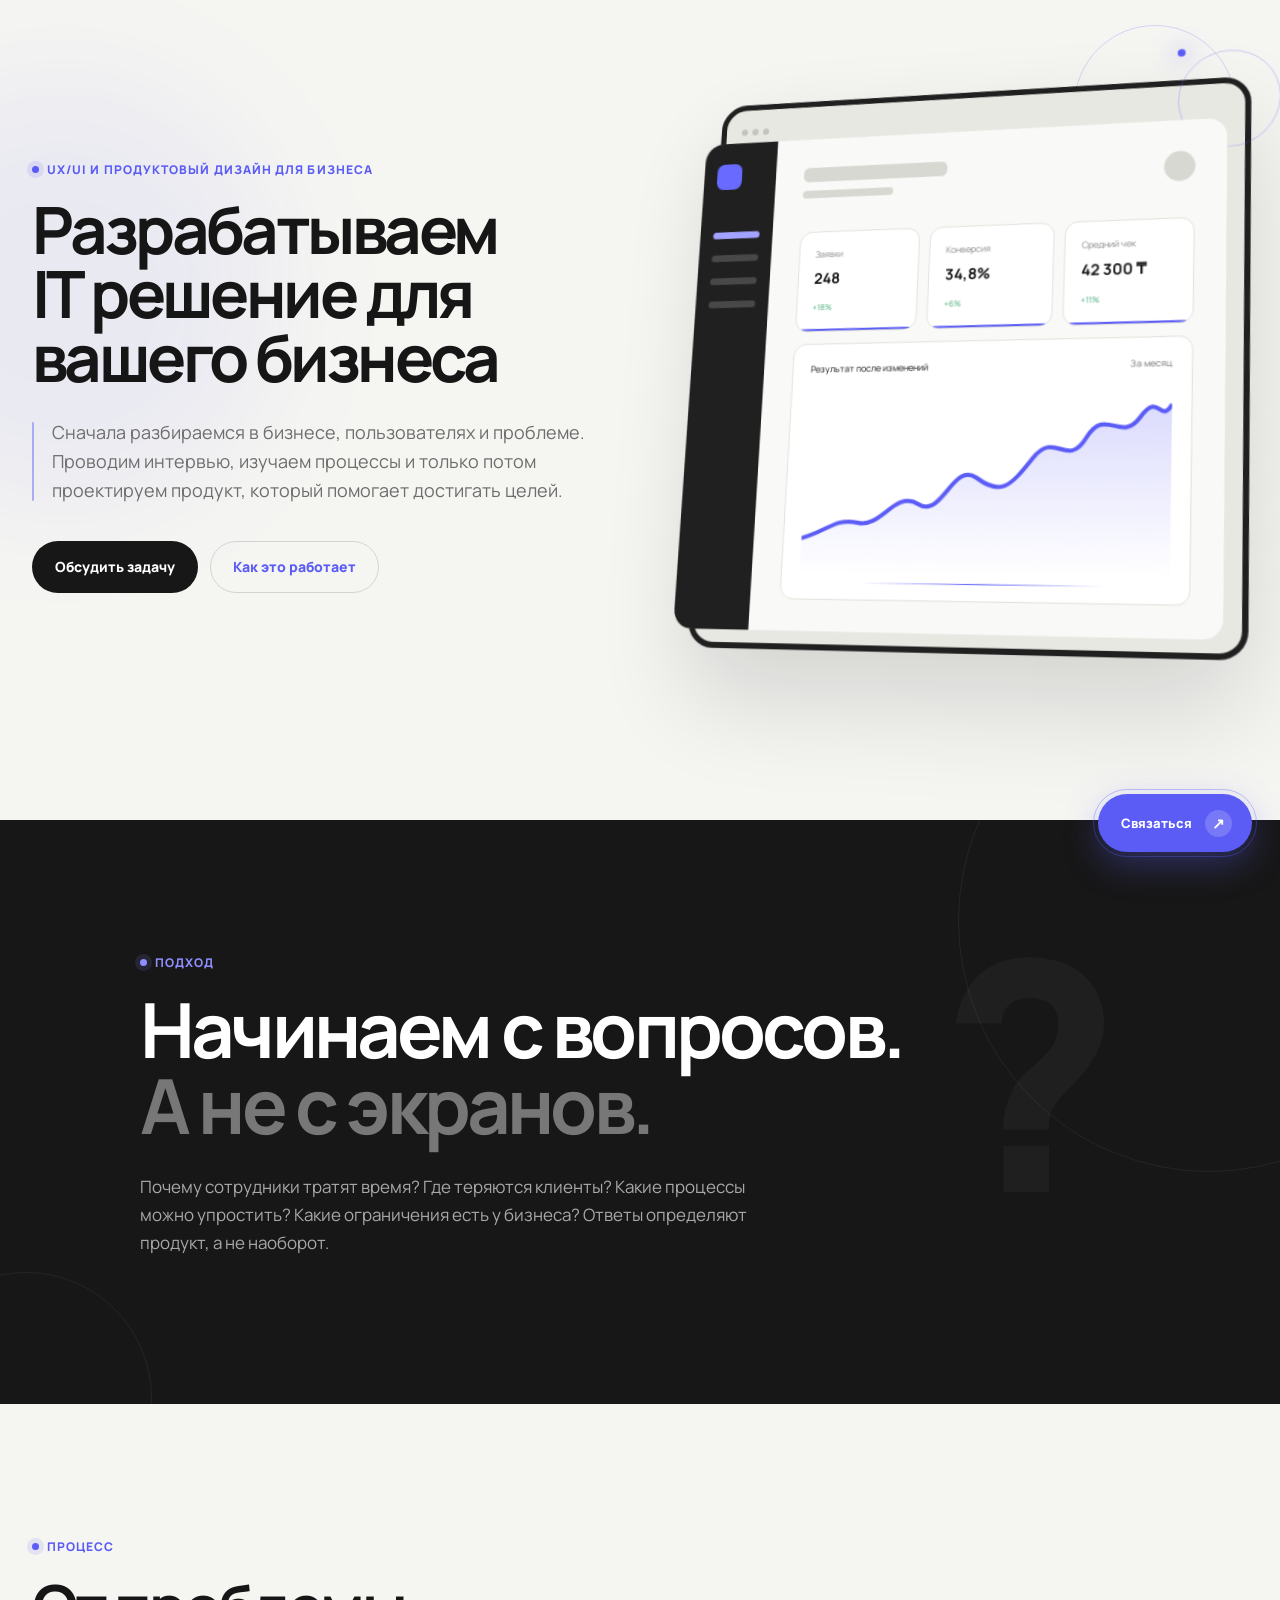
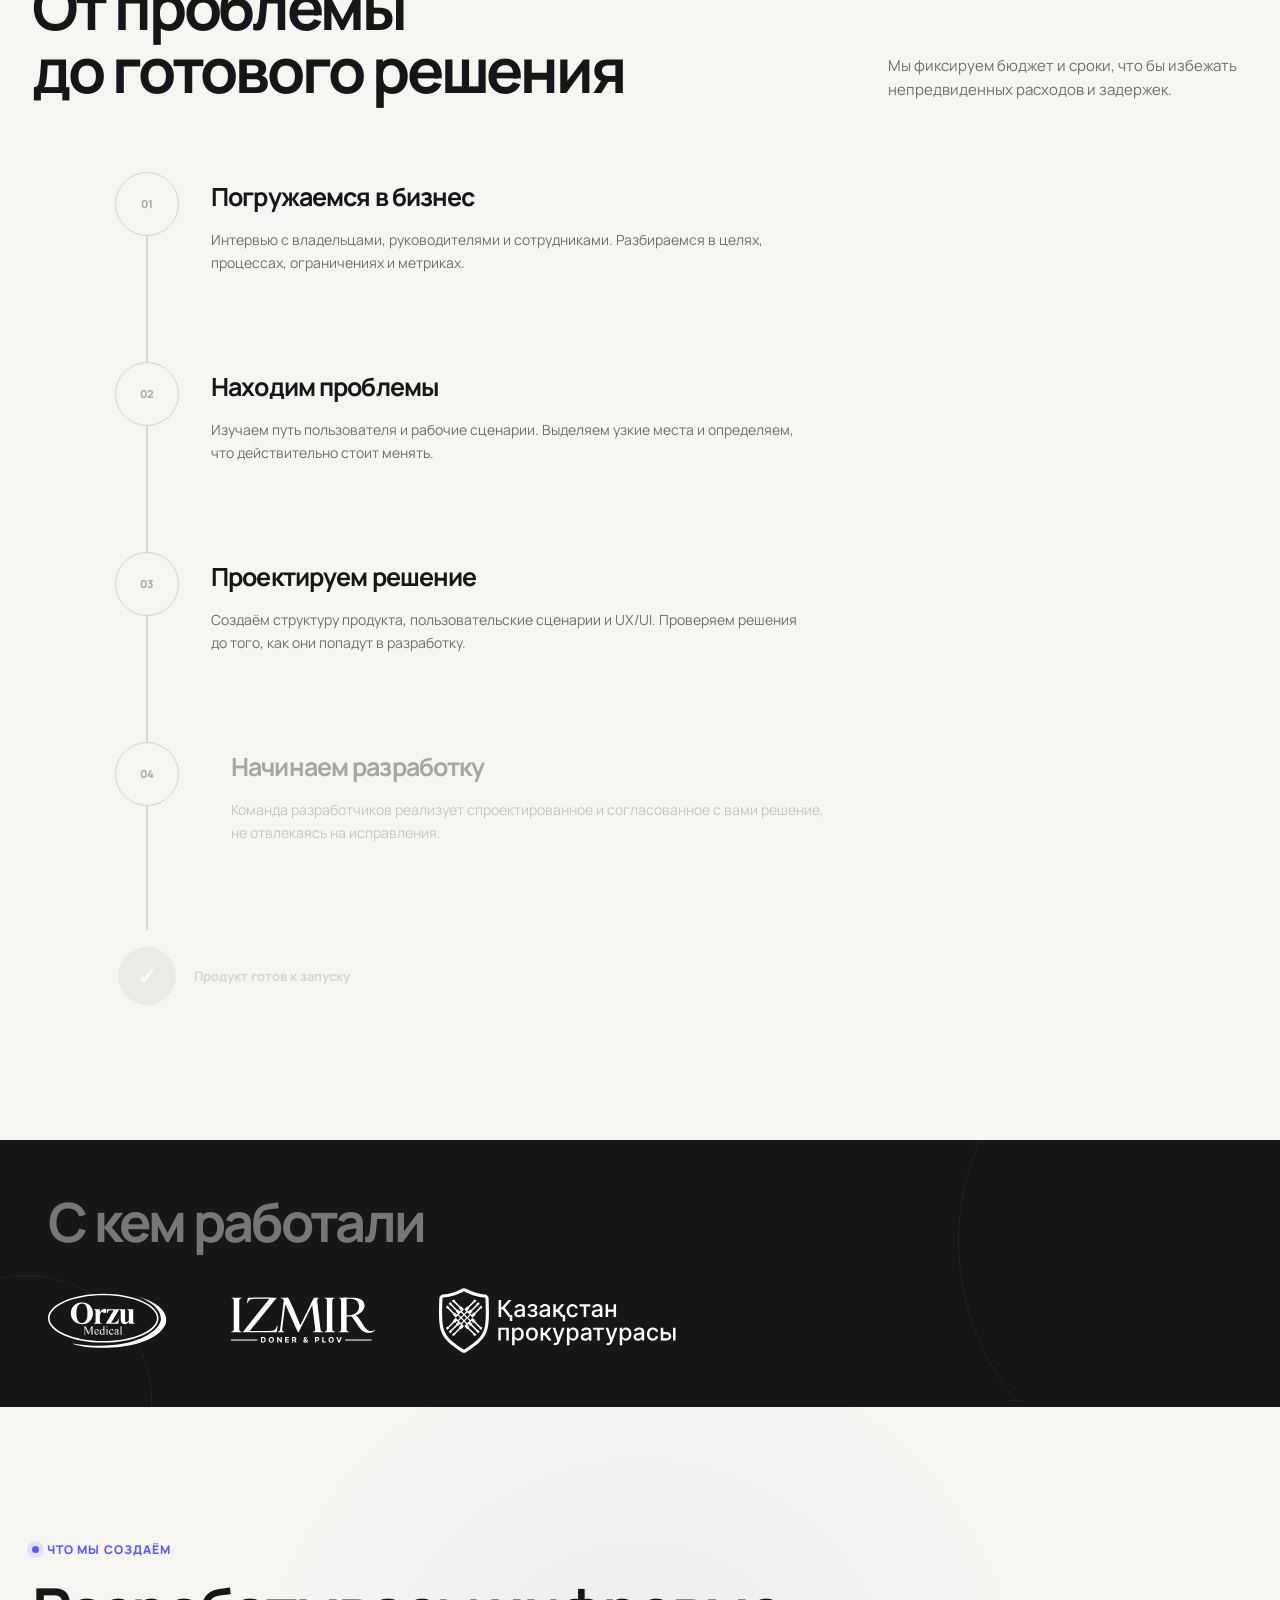
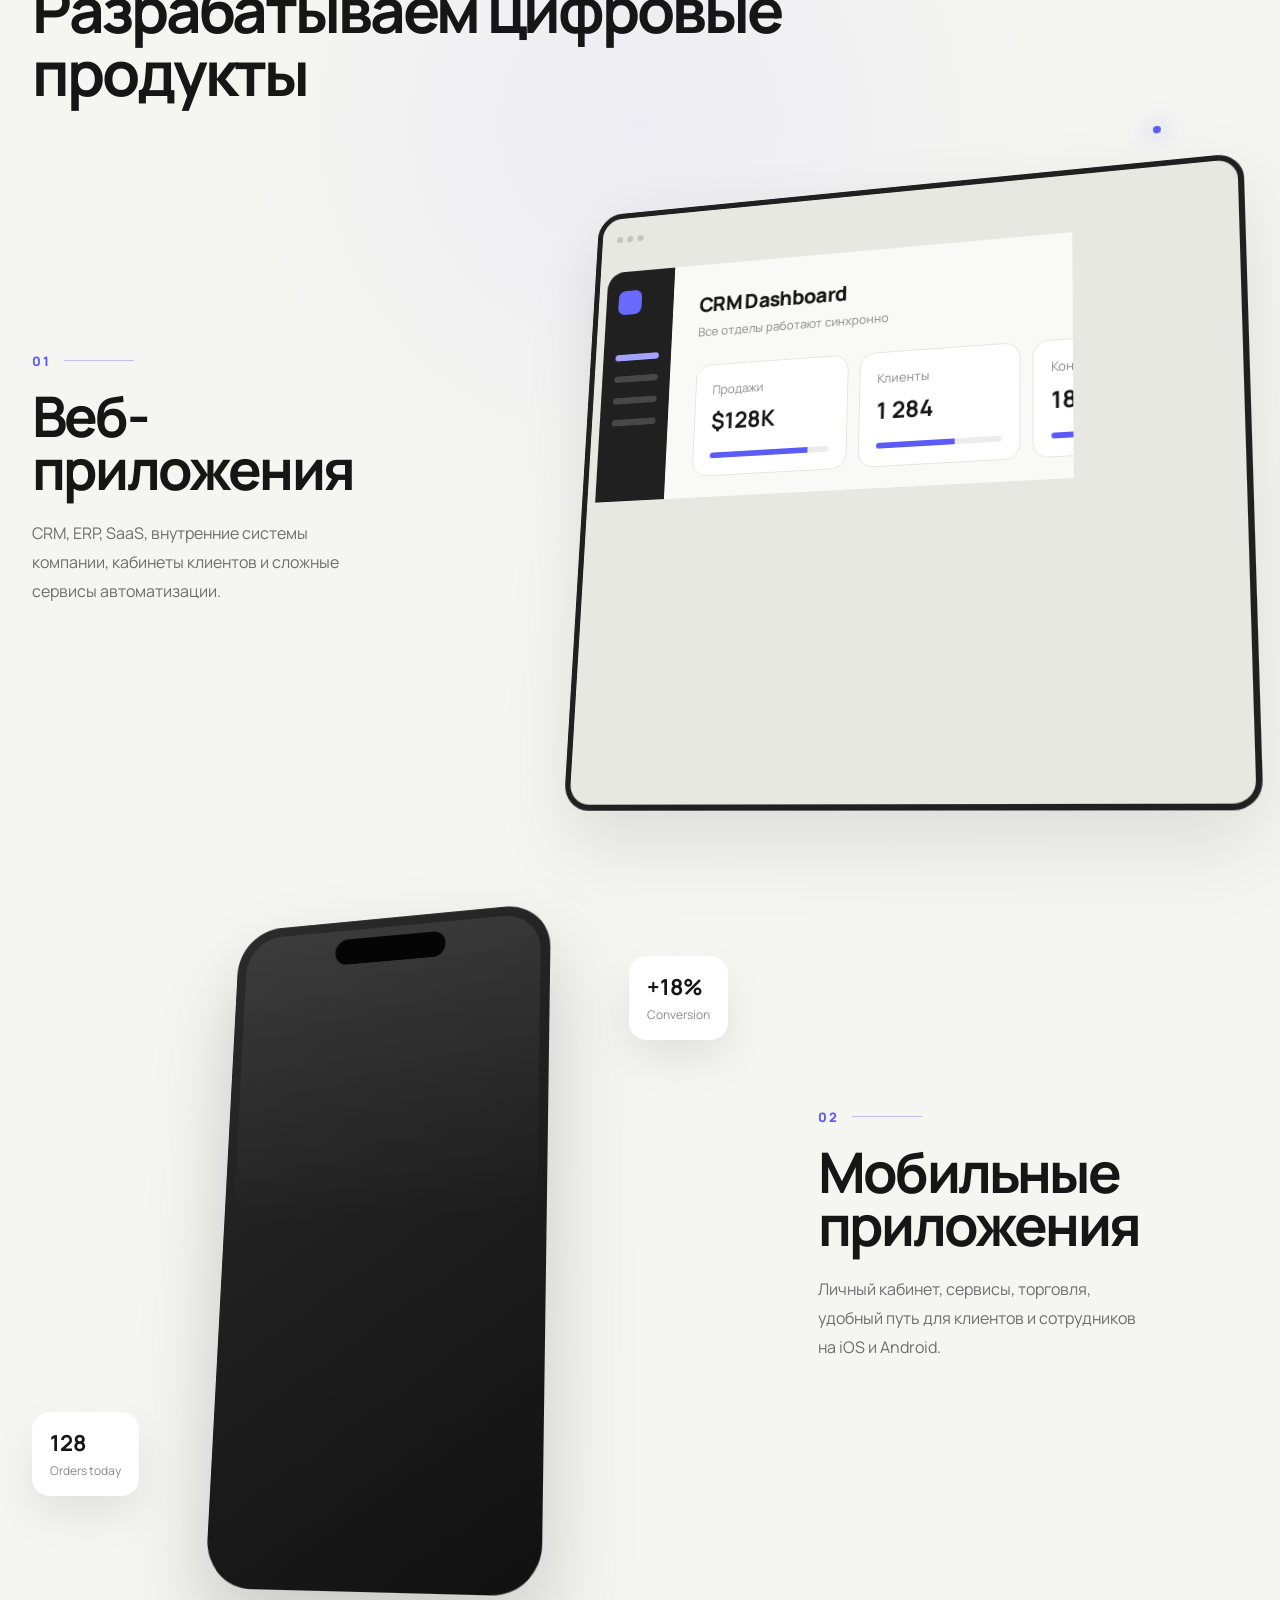
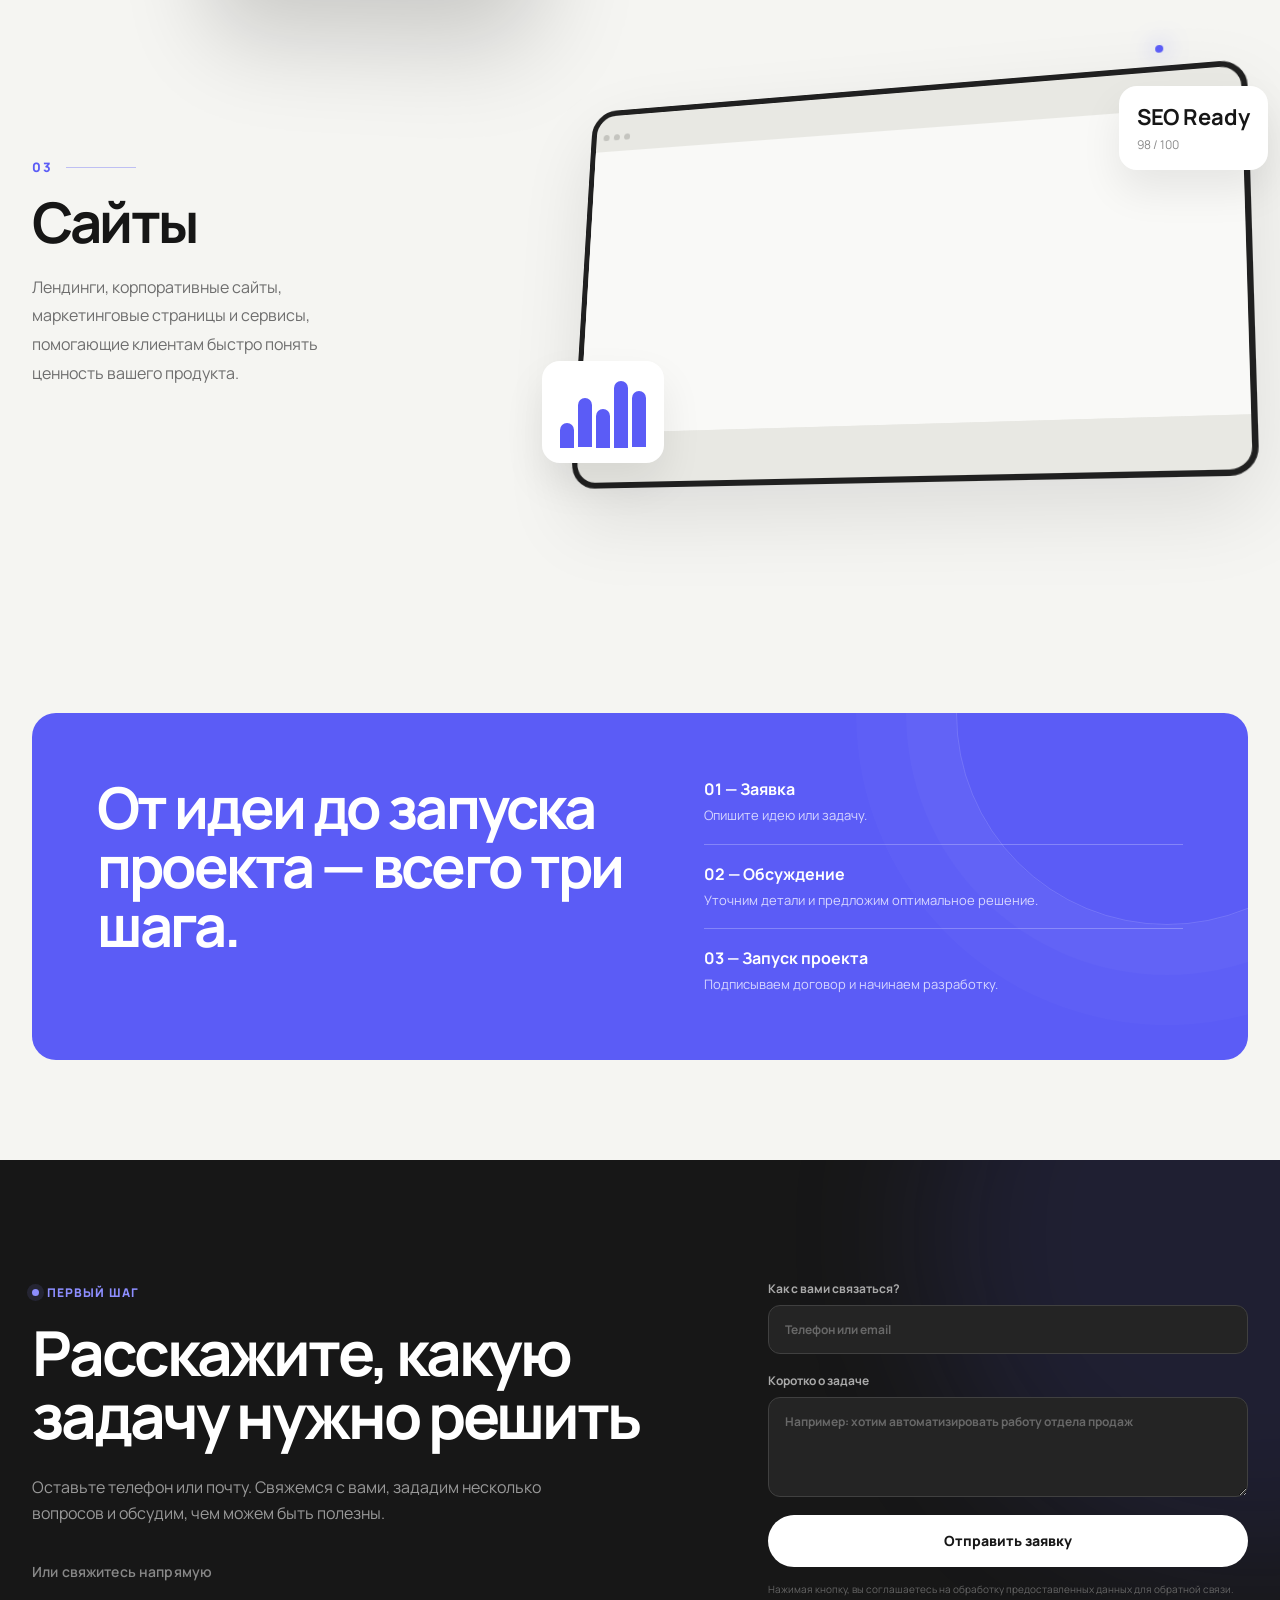
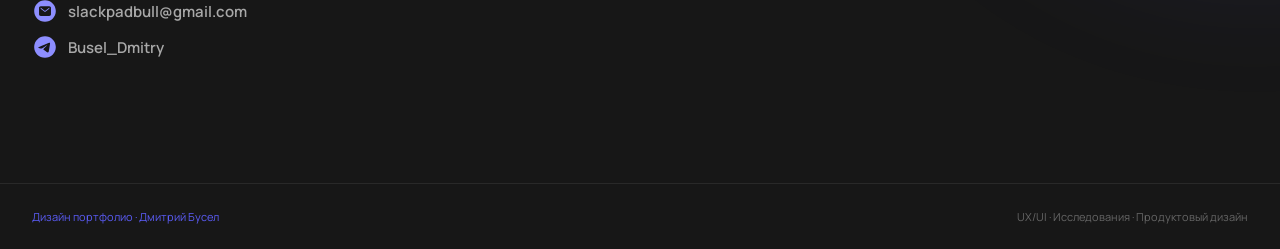
==== commit ce39febf: "upd" ====
--- a/index.html
+++ b/index.html
@@ -1,4 +1,4 @@
-﻿<!doctype html>
+<!doctype html>
 <html lang="ru">
 
 <head>
@@ -41,16 +41,16 @@
   <meta name="twitter:image" content="https://dev.busel.kz/og-cover.svg">
   <meta name="twitter:image:alt" content="Продукт под задачу — разработка IT решений для бизнеса">
 
-  
-<!-- Google tag (gtag.js) -->
-<script async src="https://www.googletagmanager.com/gtag/js?id=G-TS1XDP6YHL"></script>
-<script>
-  window.dataLayer = window.dataLayer || [];
-  function gtag(){dataLayer.push(arguments);}
-  gtag('js', new Date());
-
-  gtag('config', 'G-TS1XDP6YHL');
-</script>
+
+  <!-- Google tag (gtag.js) -->
+  <script async src="https://www.googletagmanager.com/gtag/js?id=G-TS1XDP6YHL"></script>
+  <script>
+    window.dataLayer = window.dataLayer || [];
+    function gtag() { dataLayer.push(arguments); }
+    gtag('js', new Date());
+
+    gtag('config', 'G-TS1XDP6YHL');
+  </script>
 
   <!-- Yandex.Metrika counter -->
   <script type="text/javascript">
@@ -130,7 +130,7 @@
           <h1 id="hero-title">Разрабатываем IT&nbsp;решение для вашего бизнеса</h1>
           <p class="hero-text">
             Сначала разбираемся в&nbsp;бизнесе, пользователях и&nbsp;проблеме. Проводим интервью,
-изучаем процессы и&nbsp;только потом проектируем продукт, который помогает достигать целей.
+            изучаем процессы и&nbsp;только потом проектируем продукт, который помогает достигать целей.
           </p>
           <div class="hero-actions">
             <a class="button button-primary" href="#contact" onclick="ym(111442006,'reachGoal','task_click')">Обсудить
@@ -194,7 +194,7 @@
           <h2 id="approach-title">Начинаем с&nbsp;вопросов.<br><span>А&nbsp;не&nbsp;с&nbsp;экранов.</span></h2>
           <p>
             Почему сотрудники тратят время? Где теряются клиенты? Какие процессы можно упростить?
-Какие ограничения есть у&nbsp;бизнеса? Ответы определяют продукт, а&nbsp;не&nbsp;наоборот.
+            Какие ограничения есть у&nbsp;бизнеса? Ответы определяют продукт, а&nbsp;не&nbsp;наоборот.
           </p>
         </div>
       </section>
@@ -528,7 +528,8 @@
               <h3>Мобильные приложения</h3>
 
               <p>
-                Личный кабинет, сервисы, торговля, удобный путь для клиентов и&nbsp;сотрудников на&nbsp;iOS и&nbsp;Android.
+                Личный кабинет, сервисы, торговля, удобный путь для клиентов и&nbsp;сотрудников на&nbsp;iOS
+                и&nbsp;Android.
               </p>
 
             </div>
@@ -671,7 +672,8 @@
               <h3>Сайты</h3>
 
               <p>
-                Лендинги, корпоративные сайты, маркетинговые страницы и&nbsp;сервисы, помогающие клиентам быстро понять ценность вашего продукта.
+                Лендинги, корпоративные сайты, маркетинговые страницы и&nbsp;сервисы, помогающие клиентам быстро понять
+                ценность вашего продукта.
               </p>
 
             </div>
@@ -739,11 +741,11 @@
 
                   </section>
 
-                  
-                  
+
+
                 </div>
-                  <section class="site-footer">
-                    <div class="wrapper-footer-ws">
+                <section class="site-footer">
+                  <div class="wrapper-footer-ws">
 
                     <div class="footer-line">
 
@@ -759,8 +761,8 @@
                       <span></span>
 
                     </div>
-                    </div>
-                  </section>
+                  </div>
+                </section>
 
 
               </div>
@@ -813,12 +815,38 @@
 
       <section class="contact" id="contact" aria-labelledby="contact-title">
         <div class="container contact-inner">
-          <div>
+          <div class="contact-info">
             <p class="eyebrow">Первый шаг</p>
             <h2 id="contact-title">Расскажите, какую задачу нужно решить</h2>
-            <p>Оставьте телефон или почту. Свяжемся с&nbsp;вами, зададим несколько вопросов и&nbsp;обсудим, чем можем быть
-полезны.<br><br>Или напишите боту <a href="https://t.me/busel_development_task_bot" target="_blank"
-                onclick="ym(111442006,'reachGoal','send_click')">dev.busel</a>.</p>
+            <p class="contact-desc">
+              Оставьте телефон или почту. Свяжемся с&nbsp;вами, зададим несколько вопросов и&nbsp;обсудим, чем можем
+              быть полезны.
+            </p>
+
+            <div class="direct-contact">
+              <span class="direct-contact-title">Или свяжитесь напрямую</span>
+              <div class="direct-contact-list">
+                <button type="button" class="direct-item email" id="copyEmailBtn" data-email="slackpadbull@gmail.com"
+                  title="Нажмите, чтобы скопировать email" onclick="ym(111442006,'reachGoal','send_click')">
+                  <svg class="direct-icon" viewBox="0 0 24 24" width="26" height="26" fill="currentColor"
+                    aria-hidden="true">
+                    <path
+                      d="M12 2C6.48 2 2 6.48 2 12s4.48 10 10 10 10-4.48 10-10S17.52 2 12 2zm5.5 7.1v5.8c0 .88-.72 1.6-1.6 1.6H8.1c-.88 0-1.6-.72-1.6-1.6V9.1c0-.88.72-1.6 1.6-1.6h7.8c.88 0 1.6.72 1.6 1.6zm-1.6-.2-3.9 3.05-3.9-3.05c-.07.06-.1.15-.1.2v.75l4 3.05 4-3.05V9.1c0-.05-.03-.14-.1-.2z" />
+                  </svg>
+                  <span class="direct-text">slackpadbull@gmail.com</span>
+                  <span class="copy-float-notice" id="copyFloatNotice">Скопировано!</span>
+                </button>
+                <a href="https://t.me/Busel_Dmitry" target="_blank" rel="noopener noreferrer"
+                  class="direct-item telegram" onclick="ym(111442006,'reachGoal','send_click')">
+                  <svg class="direct-icon" viewBox="0 0 24 24" width="26" height="26" fill="currentColor"
+                    aria-hidden="true">
+                    <path
+                      d="M12 2C6.48 2 2 6.48 2 12s4.48 10 10 10 10-4.48 10-10S17.52 2 12 2zm4.64 6.8c-.15 1.58-.8 5.42-1.13 7.19-.14.75-.42 1-.68 1.03-.58.05-1.02-.38-1.58-.75-.88-.58-1.38-.94-2.23-1.5-.99-.65-.35-1.01.22-1.59.15-.15 2.71-2.48 2.76-2.69a.2.2 0 00-.05-.18c-.06-.05-.14-.03-.21-.02-.09.02-1.49.95-4.22 2.79-.4.27-.76.41-1.08.4-.36-.01-1.04-.2-1.55-.37-.63-.2-1.12-.31-1.08-.66.02-.18.27-.36.74-.55 2.92-1.27 4.86-2.11 5.83-2.51 2.78-1.16 3.35-1.36 3.73-1.36.08 0 .27.02.39.12.1.08.13.19.14.27-.01.06.01.24 0 .38z" />
+                  </svg>
+                  <span class="direct-text">Busel_Dmitry</span>
+                </a>
+              </div>
+            </div>
           </div>
 
           <form class="contact-form" id="contactForm">
@@ -845,7 +873,8 @@
 
     <footer class="footer">
       <div class="container footer-inner">
-        <a href="https://dima.busel.kz" target="_blank" onclick="ym(111442006,'reachGoal','portfolio_click')">Дизайн портфолио · Дмитрий Бусел</a>
+        <a href="https://dima.busel.kz" target="_blank" onclick="ym(111442006,'reachGoal','portfolio_click')">Дизайн
+          портфолио · Дмитрий Бусел</a>
         <span>UX/UI · Исследования · Продуктовый дизайн</span>
       </div>
     </footer>
--- a/style.css
+++ b/style.css
@@ -15,11 +15,13 @@
 * {
     box-sizing: border-box;
 }
+
 html {
     scroll-behavior: auto;
     overflow-x: hidden;
     width: 100%;
 }
+
 body {
     margin: 0;
     background: var(--bg);
@@ -29,6 +31,7 @@
     overflow-x: hidden;
     min-width: 0;
 }
+
 .page-scale {
     width: 100%;
     max-width: none;
@@ -42,15 +45,18 @@
         transform: scale(calc(100vw / 360));
     }
 }
+
 a {
     color: var(--accent);
     text-decoration: none;
 }
+
 button,
 input,
 textarea {
     font: inherit;
 }
+
 .container {
     width: min(calc(100% - 64px), var(--container));
     margin: 0 auto;
@@ -65,9 +71,11 @@
     padding-top: 30px;
     padding-bottom: 100px;
 }
+
 .hero-copy {
     max-width: 650px;
 }
+
 .eyebrow {
     margin: 0 0 20px;
     color: var(--accent);
@@ -76,24 +84,28 @@
     text-transform: uppercase;
     letter-spacing: 0.09em;
 }
+
 h1,
 h2,
 h3,
 p {
     margin-top: 0;
 }
+
 h1 {
     margin-bottom: 28px;
     font-size: clamp(46px, 5.1vw, 76px);
     line-height: 0.98;
     letter-spacing: -0.055em;
 }
+
 .hero-text {
     max-width: 600px;
     color: var(--muted);
     font-size: 18px;
     line-height: 1.6;
 }
+
 .hero-actions {
     display: flex;
     flex-wrap: wrap;
@@ -118,19 +130,24 @@
         color 0.2s,
         border-color 0.2s;
 }
+
 .button:hover {
     transform: translateY(-2px);
 }
+
 .button-primary {
     background: var(--dark);
     color: white;
 }
+
 .button-primary:hover {
     background: var(--accent);
 }
+
 .button-secondary {
     border-color: #d4d4cf;
 }
+
 .button-secondary:hover {
     border-color: var(--dark);
 }
@@ -138,15 +155,17 @@
 .hero-preview {
     min-width: 0;
 }
+
 .window {
-    padding: 9px;
+    padding: 9px 9px 30px 9px;
     border: 6px solid #202020;
     border-radius: 27px;
     background: #e8e8e3;
     box-shadow: 0 30px 80px rgba(0, 0, 0, 0.1);
     transform: rotate(1.2deg);
-    
-}
+
+}
+
 .window-bar {
     height: 31px;
     display: flex;
@@ -154,24 +173,29 @@
     gap: 5px;
     padding-left: 8px;
 }
+
 .window-bar span {
     width: 7px;
     height: 7px;
     border-radius: 50%;
     background: #c4c4bf;
 }
+
 .dashboard {
     display: grid;
     grid-template-columns: 78px 1fr;
     min-height: 480px;
+    top: 22px;
     overflow: hidden;
     border-radius: 19px;
     background: #f9f9f7;
 }
+
 .sidebar {
     padding: 22px 14px;
     background: #202020;
 }
+
 .side-logo {
     width: 27px;
     height: 27px;
@@ -179,6 +203,7 @@
     background: #696aff;
     margin-bottom: 45px;
 }
+
 .side-line {
     width: 100%;
     height: 7px;
@@ -186,43 +211,52 @@
     background: #484848;
     margin: 17px 0;
 }
+
 .side-line.active {
     background: #a3a3ff;
 }
+
 .dash-main {
     padding: 30px;
     min-width: 0;
 }
+
 .dash-head {
     display: flex;
     align-items: center;
     justify-content: space-between;
 }
+
 .skeleton {
     border-radius: 6px;
     background: #d8d8d3;
 }
+
 .skeleton.title {
     width: 150px;
     height: 15px;
 }
+
 .skeleton.subtitle {
     width: 95px;
     height: 8px;
     margin-top: 9px;
 }
+
 .avatar {
     width: 30px;
     height: 30px;
     border-radius: 50%;
     background: #d8d8d3;
 }
+
 .metric-grid {
     display: grid;
     grid-template-columns: repeat(3, 1fr);
     gap: 10px;
     margin-top: 35px;
 }
+
 .metric {
     min-width: 0;
     padding: 16px;
@@ -230,24 +264,29 @@
     border-radius: 13px;
     background: white;
 }
+
 .metric span {
     display: block;
     color: #888;
     font-size: 9px;
 }
+
 .metric strong {
     display: block;
     margin: 8px 0 5px;
     font-size: 15px;
     white-space: nowrap;
 }
+
 .metric i {
     font-size: 8px;
     font-style: normal;
 }
+
 .up {
     color: #31a46c;
 }
+
 .chart-card {
     margin-top: 12px;
     padding: 18px;
@@ -255,24 +294,29 @@
     border-radius: 13px;
     background: white;
 }
+
 .chart-title {
     display: flex;
     justify-content: space-between;
     gap: 10px;
     font-size: 9px;
 }
+
 .chart-title b {
     color: #888;
     font-weight: 500;
 }
+
 .chart-card svg {
     width: 100%;
     height: 180px;
     margin-top: 15px;
 }
+
 .area {
     fill: url(#fill);
 }
+
 .line {
     fill: none;
     stroke: #5b5cf6;
@@ -285,12 +329,15 @@
     color: white;
     padding: 130px 0;
 }
+
 .statement-inner {
     max-width: 1000px;
 }
+
 .statement .eyebrow {
     color: #8d8eff;
 }
+
 .statement h2 {
     max-width: 900px;
     margin-bottom: 30px;
@@ -298,23 +345,27 @@
     line-height: 1;
     letter-spacing: -0.05em;
 }
+
 .statement h2 span {
     color: #777;
 }
+
 .statement p:last-child {
     max-width: 650px;
     color: #a8a8a8;
     font-size: 17px;
     line-height: 1.65;
 }
-.partners-title h2{
-  font-size: clamp(42px, 6vw, 76px);
+
+.partners-title h2 {
+    font-size: clamp(42px, 6vw, 76px);
 }
 
 .section {
     padding-top: 130px;
     padding-bottom: 130px;
 }
+
 .section-heading {
     display: grid;
     grid-template-columns: 1fr 360px;
@@ -322,6 +373,7 @@
     align-items: end;
     margin-bottom: 60px;
 }
+
 .section-heading h2,
 .result h2,
 .contact h2 {
@@ -330,7 +382,8 @@
     line-height: 1.02;
     letter-spacing: -0.05em;
 }
-.section-heading > p {
+
+.section-heading>p {
     margin: 0;
     color: var(--muted);
     font-size: 15px;
@@ -341,42 +394,51 @@
     padding-top: 100px;
     padding-bottom: 100px;
 }
+
 .result-card {
     display: grid;
     grid-template-columns: 1.1fr 1fr;
     gap: 80px;
-    padding: clamp(35px, 6vw, 75px);
+    padding: clamp(35px, 6vw, 65px);
     border-radius: var(--radius);
     background: var(--accent);
     color: white;
 }
+
 .result .eyebrow {
     color: #c8c8ff;
 }
+
 .result h2 {
     font-size: clamp(38px, 4.5vw, 58px);
 }
+
 .result-items {
     display: grid;
     align-content: center;
-    gap: 28px;
-}
-.result-items > div {
-    padding-bottom: 25px;
+    gap: 18px;
+}
+
+.result-items>div {
+    padding-bottom: 18px;
     border-bottom: 1px solid rgba(255, 255, 255, 0.25);
 }
-.result-items > div:last-child {
+
+.result-items>div:last-child {
     padding-bottom: 0;
     border-bottom: 0;
 }
+
 .result-items strong,
 .result-items span {
     display: block;
 }
+
 .result-items strong {
     margin-bottom: 6px;
     font-size: 16px;
 }
+
 .result-items span {
     color: #d7d7ff;
     font-size: 13px;
@@ -388,28 +450,191 @@
     background: var(--dark);
     color: white;
 }
+
 .contact-inner {
     display: grid;
     grid-template-columns: 1fr minmax(350px, 480px);
     gap: 100px;
     align-items: start;
 }
+
 .contact h2 {
     max-width: 650px;
 }
-.contact > .container > div > p:last-child {
+
+.contact-desc,
+.contact>.container>div>p:last-child {
     max-width: 570px;
     margin-top: 28px;
+    margin-bottom: 0;
     color: #999;
     line-height: 1.6;
 }
+
 .contact .eyebrow {
     color: #8d8eff;
 }
+
+.direct-contact {
+    margin-top: 36px;
+    display: flex;
+    flex-direction: column;
+    gap: 14px;
+}
+
+.direct-contact-title {
+    color: #888;
+    font-size: 14px;
+    font-weight: 600;
+    letter-spacing: 0.01em;
+}
+
+.direct-contact-list {
+    display: flex;
+    flex-direction: column;
+    align-items: flex-start;
+    gap: 4px;
+}
+
+.direct-item {
+    display: inline-flex;
+    align-items: center;
+    gap: 10px;
+    padding: 3px 0;
+    background: transparent;
+    border: none;
+    outline: none;
+    color: #a8a8a8;
+    font-size: 15px;
+    font-weight: 600;
+    text-decoration: none;
+    cursor: pointer;
+    position: relative;
+    font-family: inherit;
+    transition: color 0.25s ease;
+    user-select: none;
+}
+
+.direct-item.email {
+    z-index: 5;
+}
+
+.direct-item:hover {
+    color: #5b5cf6;
+}
+
+.direct-item .direct-text {
+    position: relative;
+    transition: color 0.25s ease;
+}
+
+.direct-item:hover .direct-text {
+    color: #5b5cf6;
+}
+
+.direct-item .direct-icon {
+    flex-shrink: 0;
+    color: #8d8eff;
+    transition:
+        transform 0.25s ease,
+        color 0.25s ease;
+}
+
+.direct-item:hover .direct-icon {
+    color: #5b5cf6;
+    transform: scale(1.2);
+}
+
+.copy-float-notice {
+    position: absolute;
+    left: calc(100% + 4px);
+    top: 50%;
+    transform: translateY(-50%);
+    color: #39c16c;
+    font-size: 13px;
+    font-weight: 700;
+    letter-spacing: 0.02em;
+    pointer-events: none;
+    opacity: 0;
+    white-space: nowrap;
+    z-index: 1000;
+}
+
+/* Скольжение: ease-out в остановку → пауза → ease-in в исчезновение */
+@keyframes copySlide {
+    0% {
+        transform: translateY(-50%) translateX(0px);
+        opacity: 0;
+    }
+
+    8% {
+        transform: translateY(-50%) translateX(6px);
+        opacity: 1;
+    }
+
+    18% {
+        transform: translateY(-50%) translateX(10px);
+        opacity: 1;
+    }
+
+    28% {
+        transform: translateY(-50%) translateX(12px);
+        opacity: 1;
+    }
+
+    38% {
+        transform: translateY(-50%) translateX(14px);
+        opacity: 1;
+    }
+
+    50% {
+        transform: translateY(-50%) translateX(14px);
+        opacity: 1;
+    }
+
+    62% {
+        transform: translateY(-50%) translateX(16px);
+        opacity: 0.95;
+    }
+
+    70% {
+        transform: translateY(-50%) translateX(19px);
+        opacity: 0.75;
+    }
+
+    78% {
+        transform: translateY(-50%) translateX(23px);
+        opacity: 0.5;
+    }
+
+    88% {
+        transform: translateY(-50%) translateX(26px);
+        opacity: 0.2;
+    }
+
+    100% {
+        transform: translateY(-50%) translateX(30px);
+        opacity: 0;
+    }
+}
+
+.direct-item.copied .copy-float-notice {
+    animation: copySlide 1.4s linear forwards;
+}
+
+.direct-item.copied .direct-text {
+    color: #ffffff;
+}
+
+.direct-item.copied .direct-icon {
+    color: #39c16c;
+}
+
 .contact-form {
     display: grid;
     gap: 18px;
 }
+
 .contact-form label {
     display: grid;
     gap: 8px;
@@ -417,6 +642,7 @@
     font-size: 12px;
     font-weight: 700;
 }
+
 .contact-form input,
 .contact-form textarea {
     width: 100%;
@@ -428,28 +654,34 @@
     background: #242424;
     color: white;
 }
+
 .contact-form input:focus,
 .contact-form textarea:focus {
     border-color: #7778ff;
 }
+
 .contact-form input::placeholder,
 .contact-form textarea::placeholder {
     color: #686868;
 }
+
 .button-light {
     width: 100%;
     background: white;
     color: var(--dark);
 }
+
 .button-light:hover {
     background: #bfc0ff;
 }
+
 .form-note {
     margin: -3px 0 0;
     color: #666;
     font-size: 10px;
     line-height: 1.5;
 }
+
 .form-status {
     min-height: 18px;
     margin: 0;
@@ -464,6 +696,7 @@
     padding: 25px 0;
     font-size: 11px;
 }
+
 .footer-inner {
     display: flex;
     justify-content: space-between;
@@ -476,18 +709,22 @@
         min-height: auto;
         padding-top: 70px;
     }
+
     .hero-copy {
         max-width: 800px;
     }
+
     .hero-preview {
         max-width: 700px;
         width: 100%;
         margin: 0 auto;
     }
+
     .section-heading {
         grid-template-columns: 1fr;
         gap: 25px;
     }
+
     .contact-inner,
     .result-card {
         grid-template-columns: 1fr;
@@ -499,76 +736,97 @@
     .container {
         width: min(calc(100% - 36px), var(--container));
     }
+
     .nav {
         display: none;
     }
+
     .hero {
         padding-top: 55px;
         padding-bottom: 75px;
         gap: 50px;
     }
+
     h1 {
         font-size: clamp(42px, 12vw, 58px);
     }
+
     .hero-text {
         font-size: 16px;
     }
+
     .hero-actions {
         display: grid;
     }
+
     .button {
         width: 100%;
     }
+
     .window {
         transform: none;
     }
+
     .dashboard {
         grid-template-columns: 52px 1fr;
         min-height: 350px;
     }
+
     .sidebar {
         padding: 16px 10px;
     }
+
     .dash-main {
         padding: 18px;
     }
+
     .metric-grid {
         gap: 6px;
         margin-top: 22px;
     }
+
     .metric {
         padding: 10px;
     }
+
     .metric strong {
         font-size: 11px;
     }
+
     .chart-card svg {
         height: 120px;
     }
+
     .statement,
     .contact {
         padding: 85px 0;
     }
+
     .statement h2,
     .section-heading h2,
     .result h2,
     .contact h2 {
         font-size: 40px;
     }
+
     .section {
         padding-top: 85px;
         padding-bottom: 85px;
     }
+
     .result {
         padding-top: 60px;
         padding-bottom: 60px;
     }
+
     .result-card {
         padding: 30px;
     }
+
     .contact-inner {
         gap: 50px;
     }
+
     .footer-inner {
         flex-direction: column;
     }
@@ -578,38 +836,47 @@
 body {
     overflow-x: hidden;
 }
+
 .hero-copy {
     animation: heroIn 0.8s cubic-bezier(0.2, 0.8, 0.2, 1) both;
 }
+
 .hero-preview {
     animation: previewIn 1s cubic-bezier(0.2, 0.8, 0.2, 1) 0.12s both;
 }
+
 .result-card {
     transition:
         transform 0.35s cubic-bezier(0.2, 0.8, 0.2, 1),
         background 0.35s,
         border-color 0.35s;
 }
+
 .metric {
     transition:
         transform 0.3s,
         box-shadow 0.3s;
 }
+
 .metric:hover {
     transform: translateY(-4px);
     box-shadow: 0 12px 30px rgba(0, 0, 0, 0.07);
 }
+
 .window:hover {
     transform: rotate(0deg) translateY(-6px);
     transition: transform 0.5s cubic-bezier(0.2, 0.8, 0.2, 1);
 }
+
 .window {
     transition: transform 0.5s cubic-bezier(0.2, 0.8, 0.2, 1);
 }
+
 .button-primary {
     position: relative;
     overflow: hidden;
 }
+
 .button-primary::after {
     content: '';
     position: absolute;
@@ -618,6 +885,7 @@
     background: linear-gradient(100deg, transparent, rgba(255, 255, 255, 0.22), transparent);
     transition: transform 0.5s;
 }
+
 .button-primary:hover::after {
     transform: translateX(110%);
 }
@@ -626,7 +894,7 @@
     position: fixed;
     z-index: 50;
     right: 28px;
-    bottom: 28px;
+    bottom: 48px;
     display: inline-flex;
     align-items: center;
     gap: 13px;
@@ -643,6 +911,7 @@
         box-shadow 0.25s;
     animation: floatButton 3s ease-in-out infinite;
 }
+
 .floating-contact span {
     display: grid;
     place-items: center;
@@ -652,6 +921,7 @@
     background: rgba(255, 255, 255, 0.18);
     font-size: 15px;
 }
+
 .floating-contact:hover {
     transform: translateY(-4px) scale(1.03);
     box-shadow: 0 18px 45px rgba(91, 92, 246, 0.45);
@@ -661,6 +931,7 @@
 .statement-inner {
     position: relative;
 }
+
 .statement-inner::after {
     content: '?';
     position: absolute;
@@ -672,11 +943,13 @@
     font-weight: 800;
     pointer-events: none;
 }
+
 .statement h2 span {
     display: inline-block;
     color: #777;
     transition: color 0.4s;
 }
+
 .statement h2:hover span {
     color: #aaa;
 }
@@ -686,26 +959,32 @@
         opacity: 0;
         transform: translateY(30px);
     }
+
     to {
         opacity: 1;
         transform: translateY(0);
     }
 }
+
 @keyframes previewIn {
     from {
         opacity: 0;
         transform: translateY(40px) rotate(4deg) scale(0.97);
     }
+
     to {
         opacity: 1;
         transform: translateY(0) rotate(1.2deg) scale(1);
     }
 }
+
 @keyframes floatButton {
+
     0%,
     100% {
         transform: translateY(0);
     }
+
     50% {
         transform: translateY(-5px);
     }
@@ -734,6 +1013,7 @@
 .hero {
     position: relative;
 }
+
 .hero::before {
     content: '';
     position: absolute;
@@ -747,13 +1027,14 @@
     animation: blob 8s ease-in-out infinite alternate;
     pointer-events: none;
 }
+
 .hero::after {
     content: '';
     position: absolute;
     width: 160px;
     height: 160px;
-    right: 3%;
-    top: 8%;
+    right: 1%;
+    top: 3%;
     border: 1px solid rgba(91, 92, 246, 0.22);
     border-radius: 50%;
     animation: orbit 12s linear infinite;
@@ -770,6 +1051,7 @@
     position: relative;
     display: inline-block;
 }
+
 .eyebrow::before {
     content: '';
     display: inline-block;
@@ -790,6 +1072,7 @@
     position: relative;
     padding-left: 20px;
 }
+
 .hero-text::before {
     content: '';
     position: absolute;
@@ -805,6 +1088,7 @@
 .window {
     position: relative;
 }
+
 .window::before {
     content: '';
     position: absolute;
@@ -817,14 +1101,15 @@
     border-radius: 50%;
     animation: orbit 10s linear infinite reverse;
 }
+
 .window::after {
     content: '';
     position: absolute;
     z-index: 4;
     width: 8px;
     height: 8px;
-    right: 12%;
-    top: 3%;
+    right: 11%;
+    top: -7%;
     border-radius: 50%;
     background: var(--accent);
     box-shadow: 0 0 25px var(--accent);
@@ -834,6 +1119,7 @@
 .dashboard {
     position: relative;
 }
+
 .dashboard::after {
     content: '';
     position: absolute;
@@ -850,6 +1136,7 @@
     position: relative;
     overflow: hidden;
 }
+
 .metric::after {
     content: '';
     position: absolute;
@@ -860,6 +1147,7 @@
     background: var(--accent);
     transition: width 0.4s ease;
 }
+
 .metric:hover::after {
     width: 100%;
 }
@@ -868,6 +1156,7 @@
     position: relative;
     overflow: hidden;
 }
+
 .chart-card::after {
     content: '';
     position: absolute;
@@ -883,6 +1172,7 @@
     position: relative;
     overflow: hidden;
 }
+
 .statement::before,
 .statement::after {
     content: '';
@@ -891,6 +1181,7 @@
     border: 1px solid rgba(255, 255, 255, 0.06);
     pointer-events: none;
 }
+
 .statement::before {
     width: 500px;
     height: 500px;
@@ -898,6 +1189,7 @@
     top: -150px;
     animation: orbit 18s linear infinite;
 }
+
 .statement::after {
     width: 250px;
     height: 250px;
@@ -910,6 +1202,7 @@
     position: relative;
     overflow: hidden;
 }
+
 .result-card::before {
     content: '';
     position: absolute;
@@ -924,7 +1217,8 @@
         0 0 0 100px rgba(255, 255, 255, 0.018);
     animation: slowSpin 15s linear infinite;
 }
-.result-card > * {
+
+.result-card>* {
     position: relative;
     z-index: 1;
 }
@@ -933,6 +1227,7 @@
     position: relative;
     overflow: hidden;
 }
+
 .contact::before {
     content: '';
     position: absolute;
@@ -945,6 +1240,7 @@
     filter: blur(70px);
     animation: blob 10s ease-in-out infinite alternate;
 }
+
 .contact-inner {
     position: relative;
     z-index: 1;
@@ -958,6 +1254,7 @@
         box-shadow 0.25s,
         transform 0.25s;
 }
+
 .contact-form input:focus,
 .contact-form textarea:focus {
     transform: translateY(-2px);
@@ -970,6 +1267,7 @@
         floatButton 3s ease-in-out infinite,
         buttonGlow 2.5s ease-in-out infinite;
 }
+
 .floating-contact::before {
     content: '';
     position: absolute;
@@ -983,73 +1281,93 @@
     0% {
         transform: translate(0, 0) scale(1);
     }
+
     100% {
         transform: translate(60px, 35px) scale(1.2);
     }
 }
+
 @keyframes orbit {
     to {
         transform: rotate(360deg);
     }
 }
+
 @keyframes pulseDot {
+
     0%,
     100% {
         transform: scale(1);
     }
+
     50% {
         transform: scale(1.45);
     }
 }
+
 @keyframes floatDot {
+
     0%,
     100% {
         transform: translate(0, 0);
     }
+
     50% {
         transform: translate(-20px, 25px);
     }
 }
+
 @keyframes shine {
+
     0%,
     25% {
         transform: translateX(-180px);
     }
+
     55%,
     100% {
         transform: translateX(650px);
     }
 }
+
 @keyframes scanLine {
+
     0%,
     100% {
         transform: translateX(-30%);
         opacity: 0.2;
     }
+
     50% {
         transform: translateX(30%);
         opacity: 0.8;
     }
 }
+
 @keyframes slowSpin {
     to {
         transform: rotate(360deg);
     }
 }
+
 @keyframes buttonGlow {
+
     0%,
     100% {
         box-shadow: 0 12px 35px rgba(91, 92, 246, 0.35);
     }
+
     50% {
         box-shadow: 0 15px 45px rgba(91, 92, 246, 0.55);
     }
 }
+
 @keyframes ring {
     0% {
         transform: scale(0.95);
         opacity: 0.8;
     }
+
     100% {
         transform: scale(1.18);
         opacity: 0;
@@ -1057,6 +1375,7 @@
 }
 
 @media (prefers-reduced-motion: reduce) {
+
     *,
     *::before,
     *::after {
@@ -1109,10 +1428,10 @@
 
 .partners-block {
     display: flex;
-    flex-direction:column;
+    flex-direction: column;
     align-items: start;
     justify-content: flex-start;
-    gap: 48px;
+    gap: 32px;
     width: 100%;
 }
 
@@ -1142,6 +1461,7 @@
     margin: 0 auto;
     padding: 10px 0 20px;
 }
+
 .timeline-progress {
     position: absolute;
     left: 31px;
@@ -1152,6 +1472,7 @@
     background: #d7d7d2;
     border-radius: 3px;
 }
+
 .timeline-progress span {
     display: block;
     width: 100%;
@@ -1160,6 +1481,7 @@
     background: var(--accent);
     transition: height 0.9s cubic-bezier(0.2, 0.8, 0.2, 1);
 }
+
 .process-step {
     position: relative;
     display: grid;
@@ -1167,6 +1489,7 @@
     gap: 32px;
     min-height: 190px;
 }
+
 .step-marker {
     position: relative;
     z-index: 2;
@@ -1182,6 +1505,7 @@
     font-weight: 800;
     transition: 0.5s cubic-bezier(0.2, 0.8, 0.2, 1);
 }
+
 .process-step.is-active .step-marker {
     border-color: var(--accent);
     background: var(--accent);
@@ -1190,10 +1514,12 @@
         0 0 0 9px rgba(91, 92, 246, 0.09),
         0 8px 30px rgba(91, 92, 246, 0.2);
 }
+
 .process-step.is-active .step-content {
     transform: translateX(0);
     opacity: 1;
 }
+
 .step-content {
     padding: 7px 0 45px;
     opacity: 0.35;
@@ -1202,14 +1528,17 @@
         opacity 0.7s,
         transform 0.7s cubic-bezier(0.2, 0.8, 0.2, 1);
 }
+
 .step-content .number {
     display: none;
 }
+
 .step-content h3 {
     margin: 0 0 14px;
     font-size: 25px;
     letter-spacing: -0.035em;
 }
+
 .step-content p {
     max-width: 620px;
     margin: 0;
@@ -1217,6 +1546,7 @@
     font-size: 14px;
     line-height: 1.65;
 }
+
 .timeline-finish {
     display: flex;
     align-items: center;
@@ -1231,11 +1561,13 @@
         opacity 0.7s,
         transform 0.7s;
 }
+
 .timeline-finish.is-active {
     opacity: 1;
     transform: translateY(0);
     color: var(--text);
 }
+
 .finish-marker {
     width: 58px;
     height: 58px;
@@ -1247,6 +1579,7 @@
     font-size: 24px;
     transition: 0.5s;
 }
+
 .timeline-finish.is-active .finish-marker {
     background: #31a46c;
     box-shadow:
@@ -1258,24 +1591,30 @@
     .process-timeline {
         padding-left: 0;
     }
+
     .timeline-progress {
         left: 25px;
     }
+
     .process-step {
         grid-template-columns: 52px 1fr;
         gap: 18px;
         min-height: 220px;
     }
+
     .step-marker {
         width: 52px;
         height: 52px;
     }
+
     .step-content {
         padding-bottom: 55px;
     }
+
     .step-content h3 {
         font-size: 21px;
     }
+
     .finish-marker {
         width: 52px;
         height: 52px;
@@ -1332,7 +1671,7 @@
 }
 
 .hero-preview.animate .dashboard {
-    transform: translateZ(30px);
+    transform: translateZ(70px);
 }
 
 /* ---------- карточки ---------- */
@@ -1437,7 +1776,7 @@
     align-items: center;
 }
 
-.product-scene + .product-scene {
+.product-scene+.product-scene {
     margin-top: 90px;
 }
 
@@ -1510,11 +1849,13 @@
 .product-preview .window {
     transform: rotateX(14deg) rotateY(-16deg) rotateZ(1deg);
 
+    transition: transform 0.8s;
+
+    transform-style: preserve-3d;
+}
+
+.product-preview .window.animate {
     animation: productFloat 8s ease-in-out infinite;
-
-    transition: transform 0.8s;
-
-    transform-style: preserve-3d;
 }
 
 .product-preview .window:hover {
@@ -1526,27 +1867,28 @@
 }
 
 .site .window {
-  padding: 9px 0px 0px 0px;
-  overflow: hidden;
+    padding: 9px 0px 0px 0px;
 }
 
 .product-preview .metric {
     opacity: 0;
 
     transform: translateY(40px);
-
+}
+
+.product-preview.animate .metric {
     animation: metricReveal 0.8s forwards;
 }
 
-.product-preview .metric:nth-child(1) {
+.product-preview.animate .metric:nth-child(1) {
     animation-delay: 0.7s;
 }
 
-.product-preview .metric:nth-child(2) {
+.product-preview.animate .metric:nth-child(2) {
     animation-delay: 0.95s;
 }
 
-.product-preview .metric:nth-child(3) {
+.product-preview.animate .metric:nth-child(3) {
     animation-delay: 1.2s;
 }
 
@@ -1554,7 +1896,9 @@
     opacity: 0;
 
     transform: translateY(35px);
-
+}
+
+.product-preview.animate .chart-card {
     animation: metricReveal 1s forwards;
 
     animation-delay: 1.5s;
@@ -1562,19 +1906,21 @@
 
 .product-preview .metric::after {
     width: 0;
-
+}
+
+.product-preview.animate .metric::after {
     animation: fillBar 0.9s forwards;
 }
 
-.product-preview .metric:nth-child(1)::after {
+.product-preview.animate .metric:nth-child(1)::after {
     animation-delay: 1.2s;
 }
 
-.product-preview .metric:nth-child(2)::after {
+.product-preview.animate .metric:nth-child(2)::after {
     animation-delay: 1.45s;
 }
 
-.product-preview .metric:nth-child(3)::after {
+.product-preview.animate .metric:nth-child(3)::after {
     animation-delay: 1.7s;
 }
 
@@ -1582,17 +1928,22 @@
     stroke-dasharray: 900;
 
     stroke-dashoffset: 900;
-
+}
+
+.product-preview.animate .line {
     animation: drawGraph 2s forwards 1.6s;
 }
 
 .product-preview .area {
     opacity: 0;
-
+}
+
+.product-preview.animate .area {
     animation: fadeArea 0.8s forwards 2s;
 }
 
 @keyframes productFloat {
+
     0%,
     100% {
         transform: rotateX(14deg) rotateY(-16deg) rotateZ(1deg) translateY(0);
@@ -1659,6 +2010,7 @@
         transform: scaleY(0.9);
         opacity: 0.8;
     }
+
     to {
         transform: scaleY(1.05);
         opacity: 1;
@@ -1724,6 +2076,10 @@
     border-radius: 50%;
     background: #39c16c;
     box-shadow: 0 0 15px #39c16c;
+}
+
+.dot.animate,
+.crm-status.animate .dot {
     animation: pulseDot 2s infinite;
 }
 
@@ -1765,12 +2121,12 @@
     height: 100%;
     width: 0;
     background: #5b5cf6;
-    animation: progressGrow 1.4s forwards;
-    animation-delay: 0.8s;
-}
-
-.progress span {
-    width: var(--p);
+}
+
+.crm-stats.animate .progress span,
+.crm-stat.animate .progress span,
+.progress.animate span {
+    animation: progressGrow 1.4s forwards 0.5s;
 }
 
 .crm-table {
@@ -1814,6 +2170,7 @@
     from {
         width: 0;
     }
+
     to {
         width: var(--p);
     }
@@ -1849,7 +2206,9 @@
     transform: rotateX(13deg) rotateY(-18deg) rotateZ(2deg);
 
     transform-style: preserve-3d;
-
+}
+
+.phone.animate {
     animation: phoneFloat 8s ease-in-out infinite;
 }
 
@@ -2009,14 +2368,17 @@
     border-radius: inherit;
 
     background: white;
-
-    animation: phoneProgress 1.8s forwards 0.8s;
+}
+
+.phone-balance.animate .phone-progress span,
+.phone-progress.animate span {
+    animation: phoneProgress 1.8s forwards 0.5s;
 }
 
 .phone-list {
     display: grid;
 
-    gap: 12px;
+    gap: 8px;
 }
 
 .phone-item {
@@ -2093,6 +2455,10 @@
 
     box-shadow: 0 20px 40px rgba(0, 0, 0, 0.08);
 
+    transform: translateY(0);
+}
+
+.floating-card.animate {
     animation: floatingCard 5s ease-in-out infinite;
 }
 
@@ -2112,6 +2478,7 @@
     right: 0px;
     top: 60px;
 }
+
 .floating-card.top.wbp {
     right: -20px;
     top: 10px;
@@ -2120,15 +2487,19 @@
 .floating-card.bottom {
     left: 0px;
     bottom: 90px;
-
-    animation-delay: 2s;
-}
+}
+
 .floating-card.bottom.wbp {
     left: -10px;
     bottom: 20px;
 }
 
+.floating-card.bottom.animate {
+    animation-delay: 2s;
+}
+
 @keyframes phoneFloat {
+
     0%,
     100% {
         transform: rotateX(13deg) rotateY(-18deg) rotateZ(2deg) translateY(0);
@@ -2150,6 +2521,7 @@
 }
 
 @keyframes floatingCard {
+
     0%,
     100% {
         transform: translateY(0);
@@ -2197,28 +2569,38 @@
 
     background: #5b5cf6;
 
-    animation: barGrow 1.2s forwards;
+    transform: scaleY(0);
 
     transform-origin: bottom;
+}
+
+.chart-bars.animate span,
+.floating-card.animate .chart-bars span {
+    animation: barGrow 1.2s forwards 0.4s;
 }
 
 .chart-bars span:nth-child(1) {
     height: 35%;
 }
+
 .chart-bars span:nth-child(2) {
     height: 70%;
 }
+
 .chart-bars span:nth-child(3) {
     height: 55%;
 }
+
 .chart-bars span:nth-child(4) {
     height: 95%;
 }
+
 .chart-bars span:nth-child(5) {
     height: 80%;
 }
 
 @keyframes browserFloat {
+
     0%,
     100% {
         transform: rotateX(10deg) rotateY(-14deg) rotateZ(1deg) translateY(0);
@@ -2230,6 +2612,7 @@
 }
 
 @keyframes blobSpin {
+
     0%,
     100% {
         transform: rotate(18deg) scale(1);
@@ -2241,6 +2624,7 @@
 }
 
 @keyframes popupFloat {
+
     0%,
     100% {
         transform: translateY(0);
@@ -2319,8 +2703,12 @@
     width: 0;
 
     background: #5b5cf6;
-
-    animation: growBar 1.2s forwards;
+}
+
+.phone-stats.animate .mini-bar span,
+.mini-card.animate .mini-bar span,
+.mini-bar.animate span {
+    animation: growBar 1.2s forwards 0.4s;
 }
 
 
@@ -2561,6 +2949,11 @@
 
     box-shadow: 0 30px 60px rgba(91, 92, 246, 0.18);
 
+    transform: translateY(0) rotate(0deg);
+}
+
+.site-art.animate .art-circle,
+.art-circle.animate {
     animation: floatCircle 7s ease-in-out infinite;
 }
 
@@ -2619,6 +3012,8 @@
 
     left: -8px;
     top: 28px;
+
+    transform: translateY(0) rotate(-5deg);
 }
 
 .art-card.two {
@@ -2627,6 +3022,8 @@
 
     right: -8px;
     top: 60px;
+
+    transform: translateY(0) rotate(5deg);
 }
 
 .art-card.three {
@@ -2635,6 +3032,8 @@
 
     left: 12px;
     bottom: 4px;
+
+    transform: translateY(0) rotate(-5deg);
 }
 
 /*======================
@@ -2659,16 +3058,15 @@
     width: 100%;
     align-items: center;
     padding: 18px;
-    background-color: #e8e8e3;
 }
 
 .wrapper-footer-ws {
-  display: flex;
-  flex-direction: row;
-  width: 100%;
-  max-width: 420px;
-  justify-content: space-between;
-  align-items: center;
+    display: flex;
+    flex-direction: row;
+    width: 100%;
+    max-width: 420px;
+    justify-content: space-between;
+    align-items: center;
 }
 
 .footer-line {
@@ -2698,11 +3096,13 @@
 .footer-dots span:hover {
     transform: scale(1.25);
 }
+
 /*======================
         ANIMATIONS
 ======================*/
 
 @keyframes floatCircle {
+
     0%,
     100% {
         transform: translateY(0) rotate(0deg);
@@ -2714,6 +3114,7 @@
 }
 
 @keyframes badgeFloat1 {
+
     0%,
     100% {
         transform: translateY(0) rotate(-5deg);
@@ -2725,6 +3126,7 @@
 }
 
 @keyframes badgeFloat2 {
+
     0%,
     100% {
         transform: translateY(0) rotate(5deg);
@@ -2736,6 +3138,7 @@
 }
 
 @keyframes featureFloat {
+
     0%,
     100% {
         transform: translateY(0);
@@ -2750,15 +3153,18 @@
    SUBTLE MOTION
 ======================*/
 
-.art-card.one {
+.site-art.animate .art-card.one,
+.art-card.one.animate {
     animation: badgeFloat1 7s ease-in-out infinite;
 }
 
-.art-card.two {
+.site-art.animate .art-card.two,
+.art-card.two.animate {
     animation: badgeFloat2 8s ease-in-out infinite;
 }
 
-.art-card.three {
+.site-art.animate .art-card.three,
+.art-card.three.animate {
     animation: badgeFloat1 9s ease-in-out infinite;
 }
 
@@ -2826,8 +3232,7 @@
     display: grid;
 
     grid-template-columns:
-        minmax(0, 1fr)
-        minmax(200px, 32%);
+        minmax(0, 1fr) minmax(200px, 32%);
 
     align-items: center;
 
@@ -2900,11 +3305,10 @@
 }
 
 .site-page {
-  background: #f9f9f7;
-  display: flex;
-  flex-direction: column;
-  gap: 32px;
-  padding: 24px 16px ;
-  align-items: center;
-}
-
+    background: #f9f9f7;
+    display: flex;
+    flex-direction: column;
+    gap: 32px;
+    padding: 24px 16px;
+    align-items: center;
+}
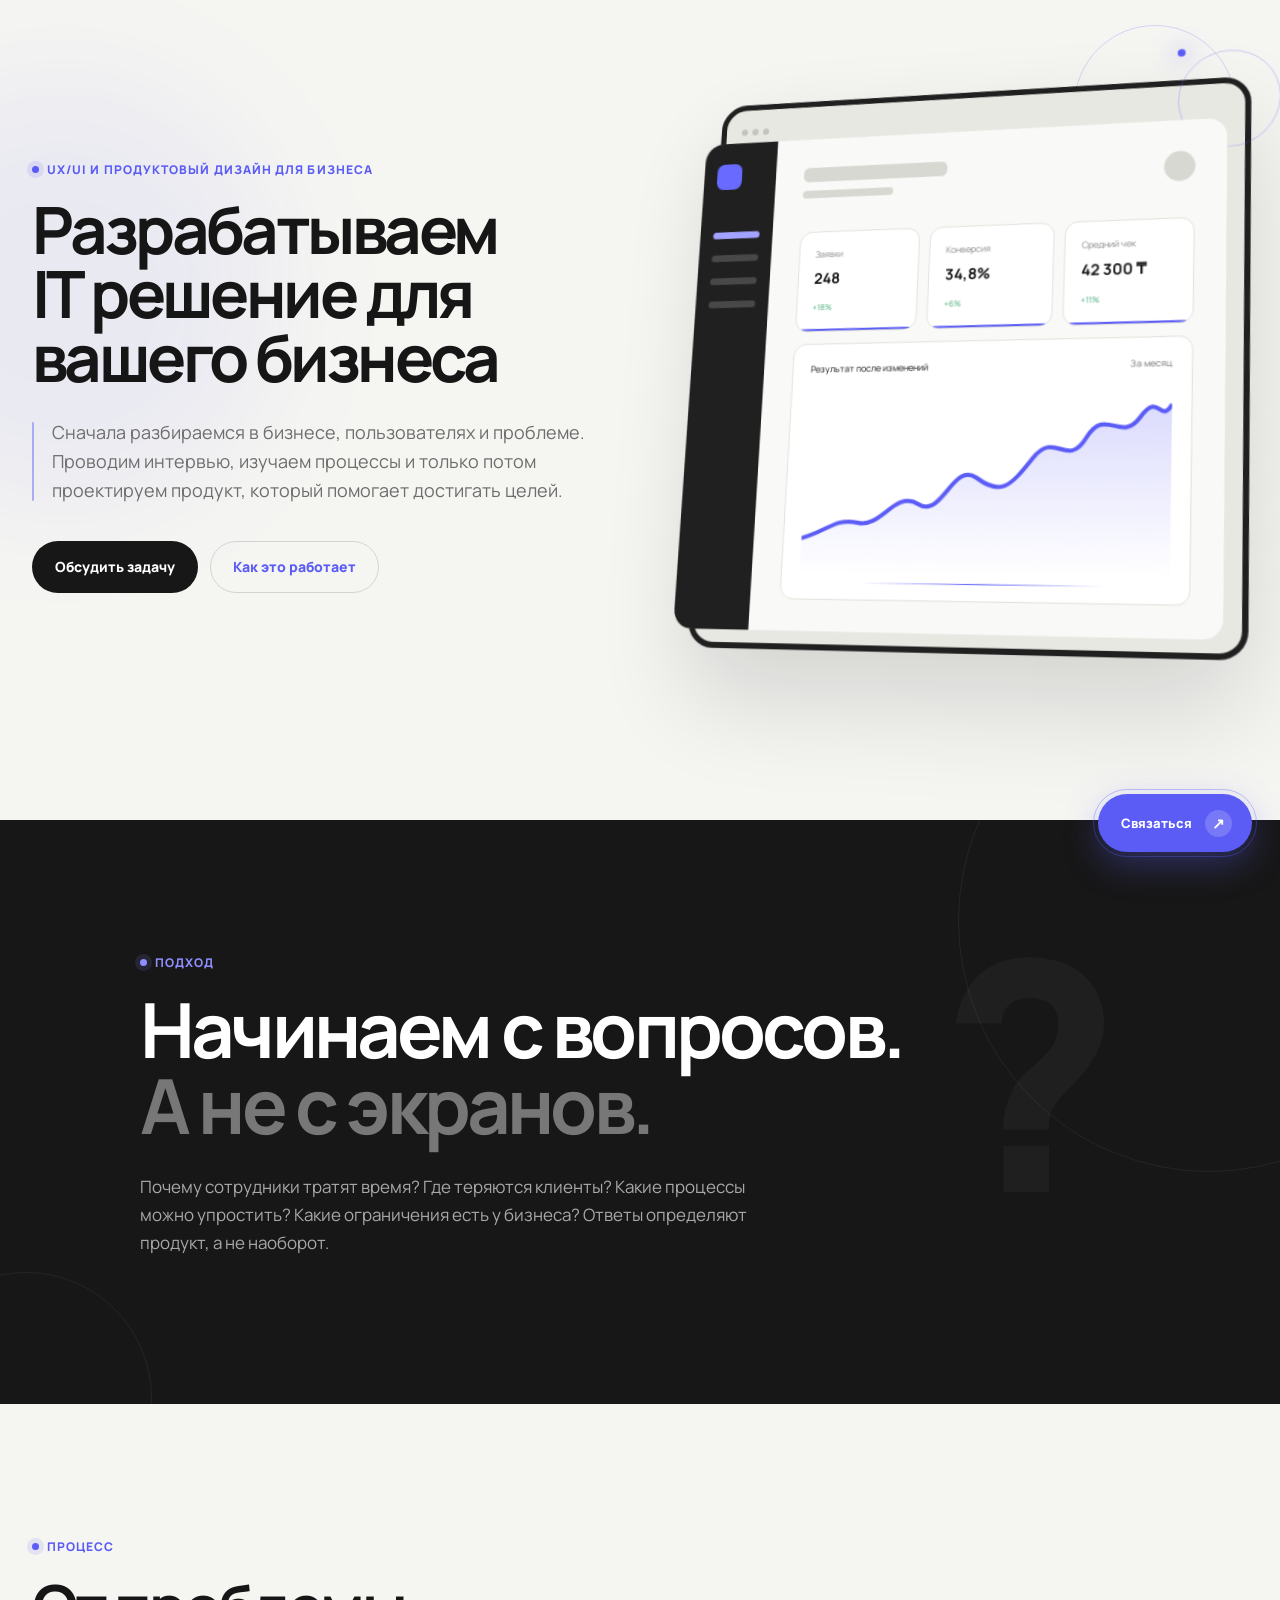
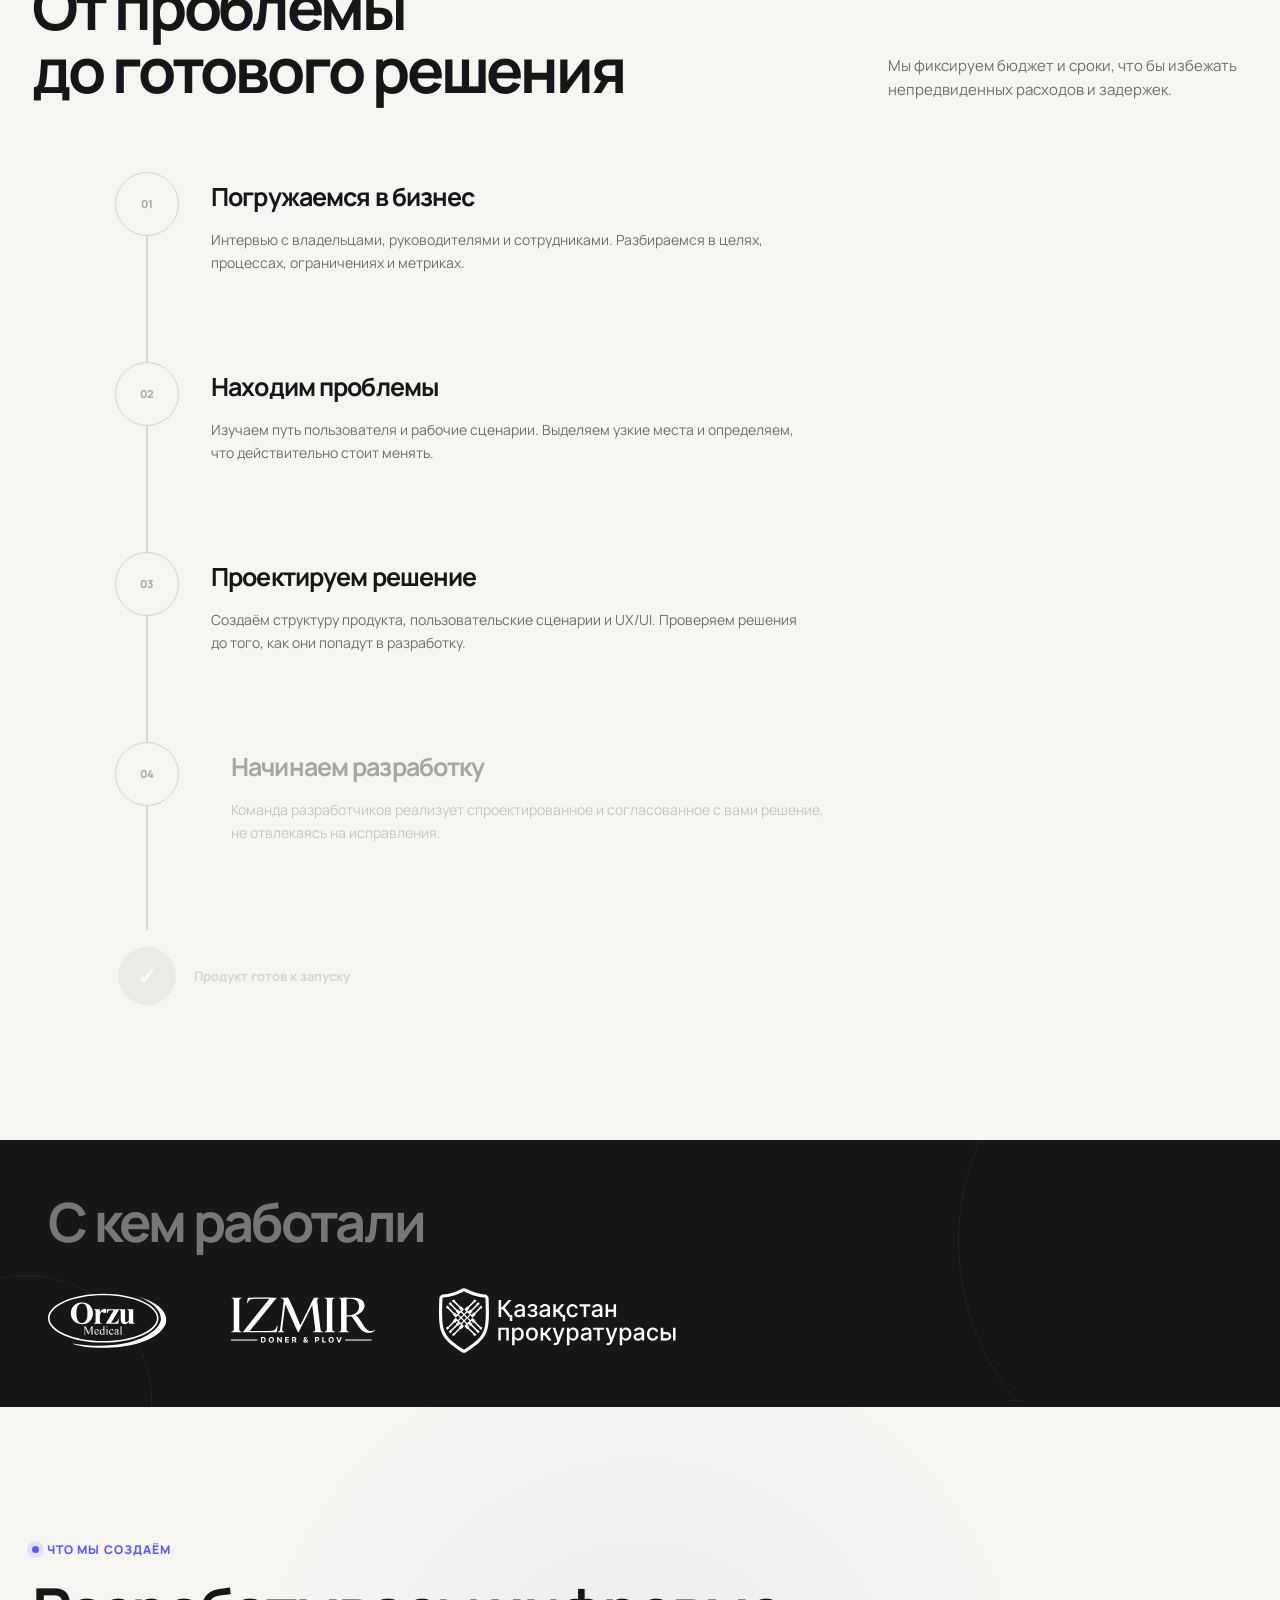
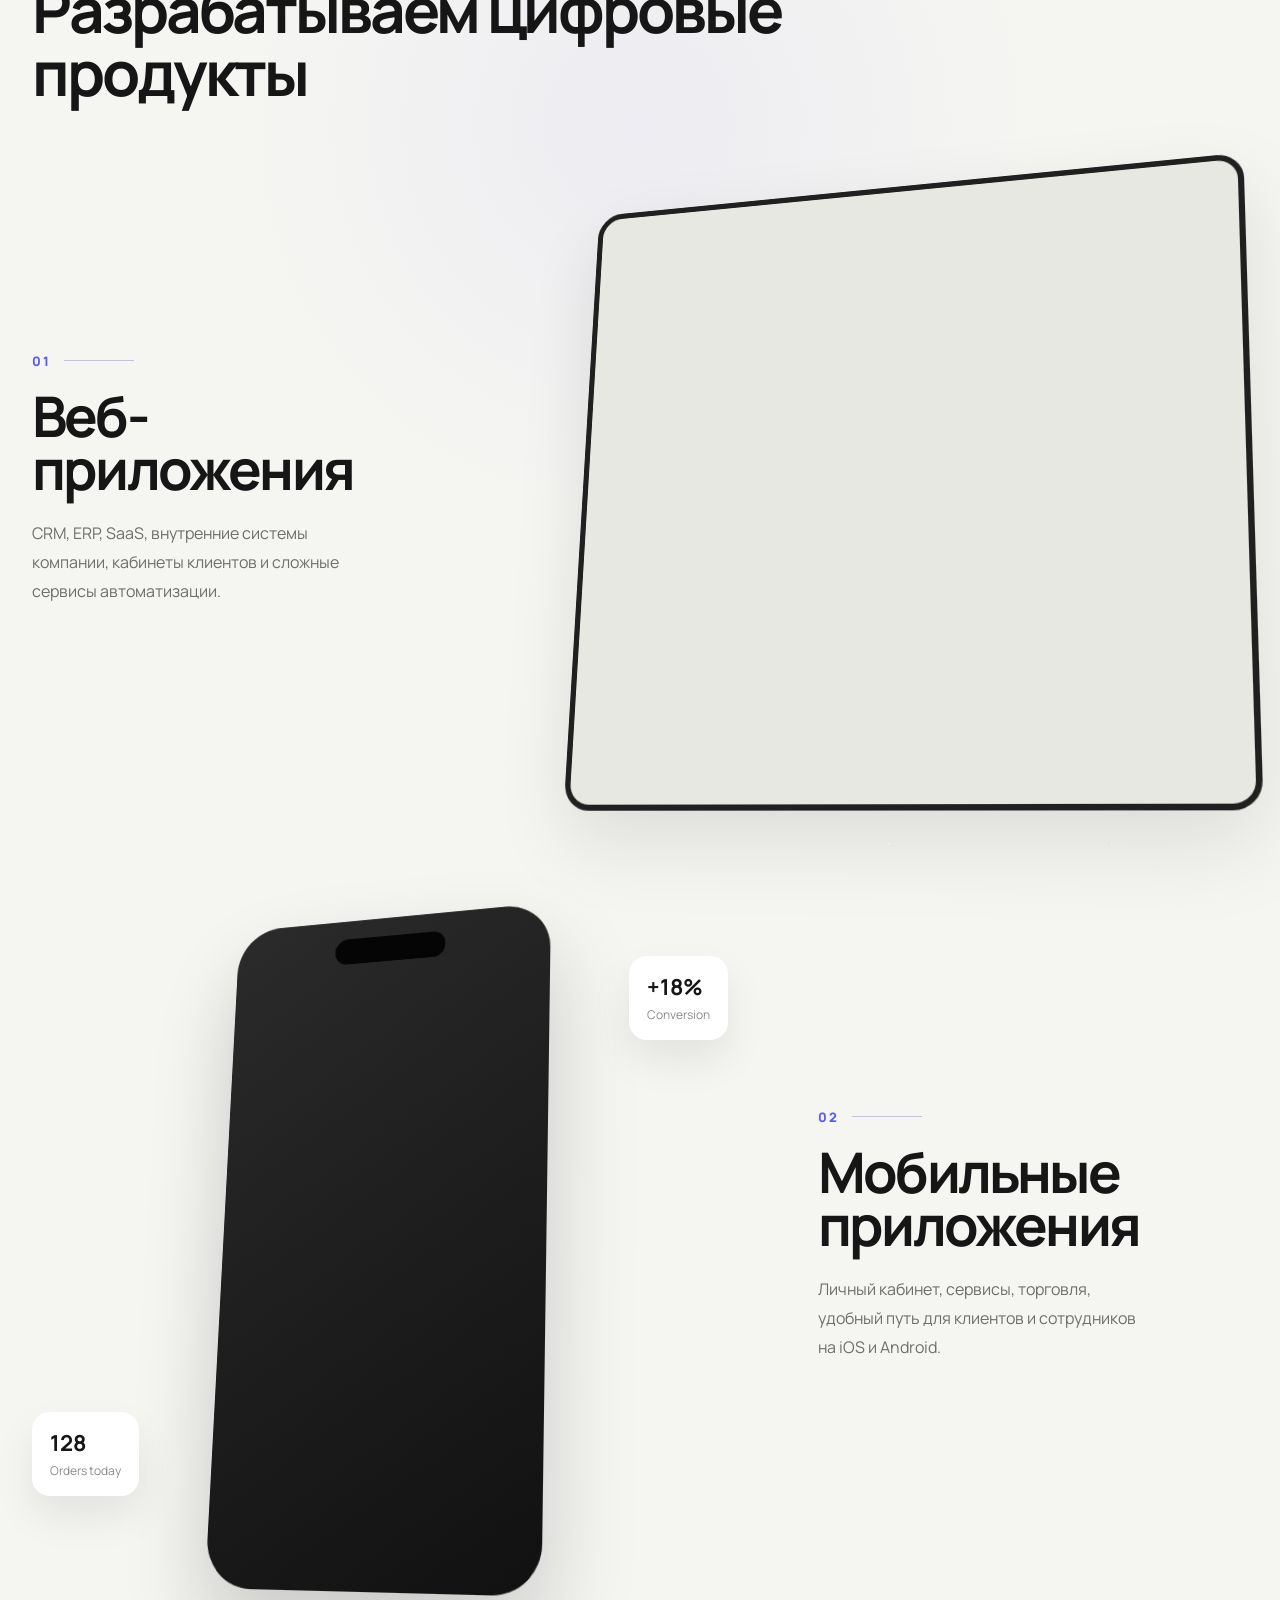
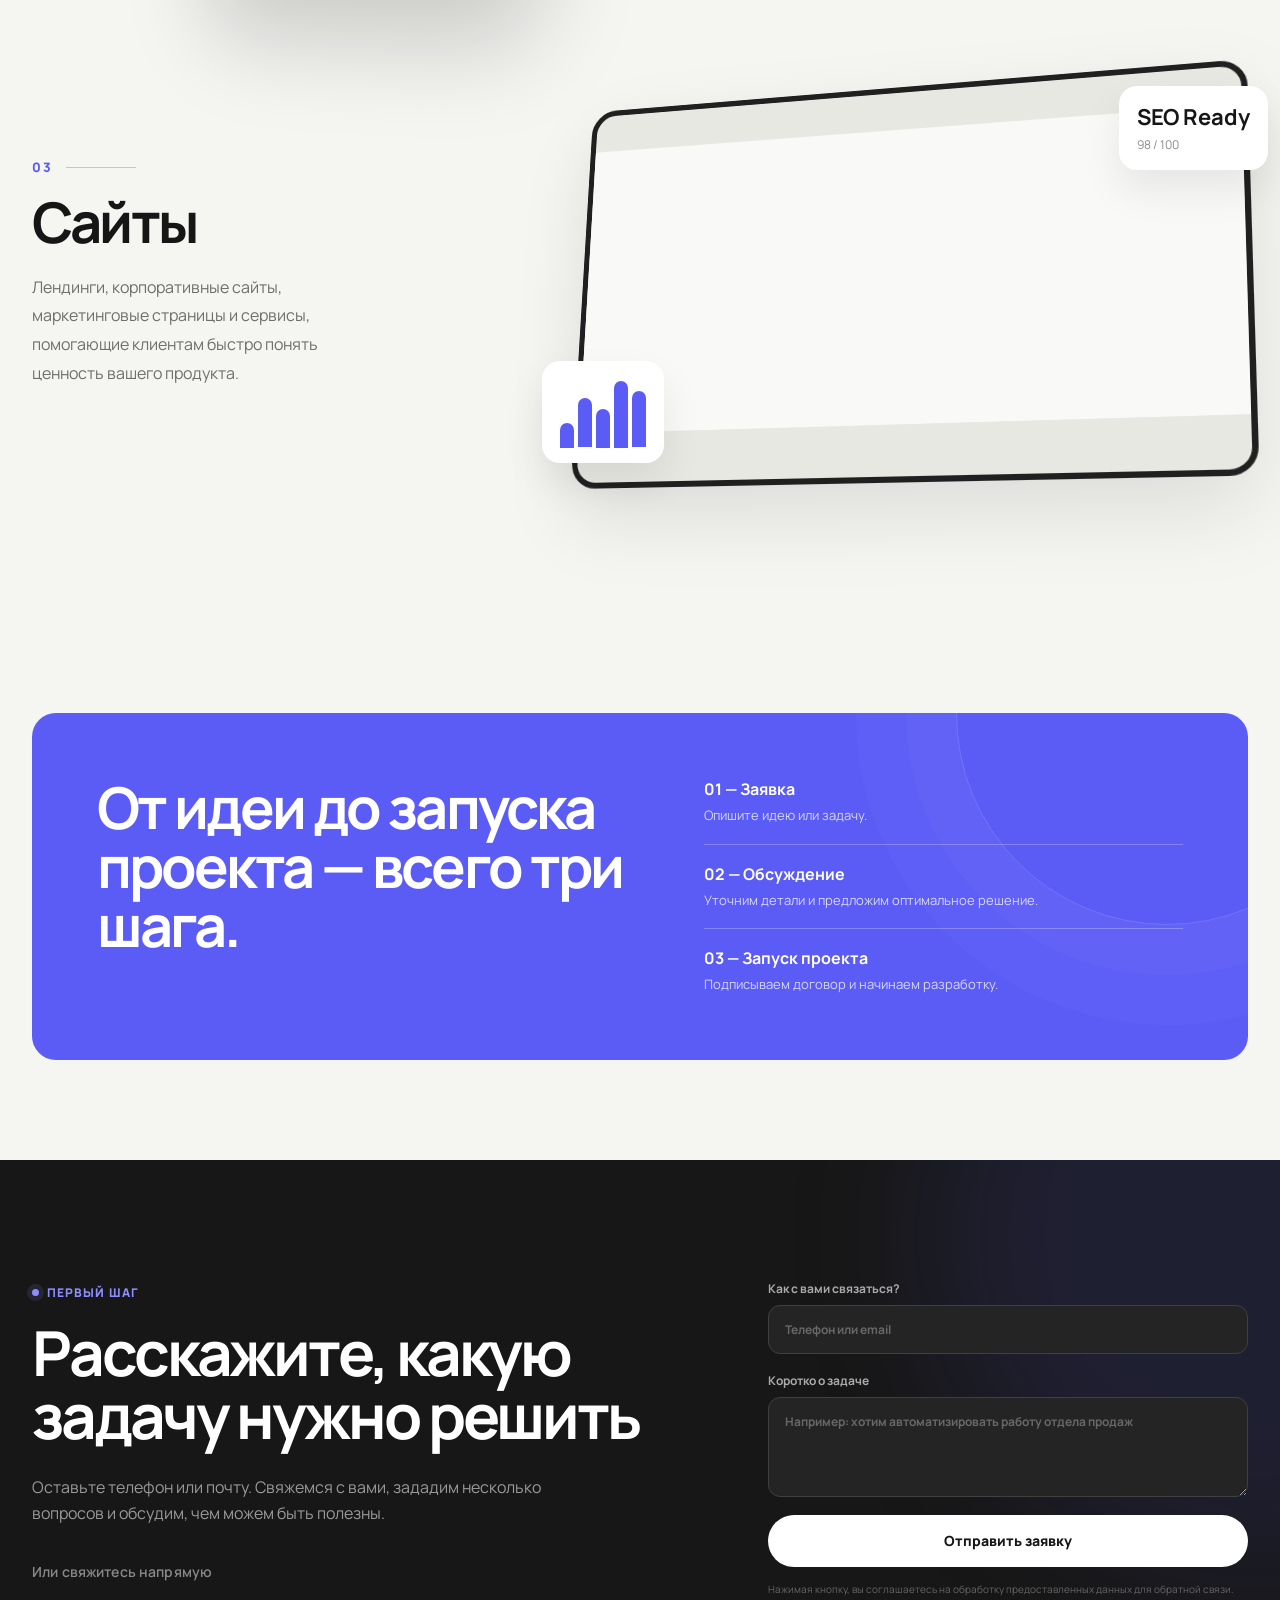
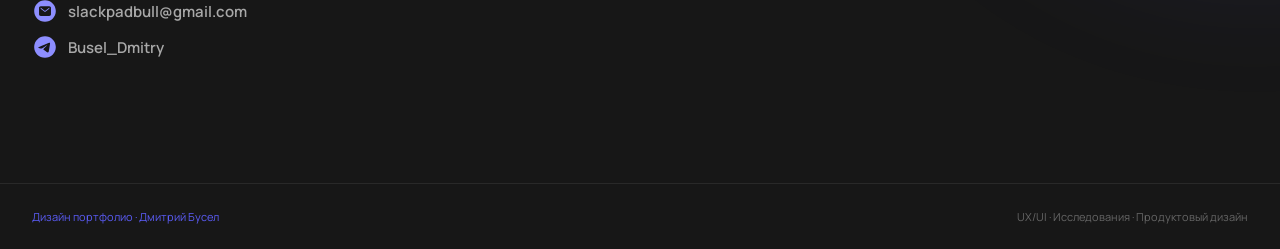
==== commit 09b8006b: "upd" ====
--- a/index.html
+++ b/index.html
@@ -1,4 +1,4 @@
-<!doctype html>
+﻿<!doctype html>
 <html lang="ru">
 
 <head>
@@ -17,7 +17,7 @@
     content="разработка IT решений, разработка ПО для бизнеса, UX UI дизайн, продуктовый дизайн, автоматизация бизнеса, цифровые продукты, исследование пользователей, UX исследование, интерфейсы для бизнеса, разработка программного обеспечения">
   <meta name="format-detection" content="telephone=no">
 
-  <link rel="canonical" href="https://dev.busel.kz/">
+  <link rel="canonical" href="https://busel.kz/">
   <link rel="icon" href="https://dev.busel.kz/favicon.ico" type="image/x-icon">
   <link rel="apple-touch-icon" href="apple-touch-icon.svg">
 
